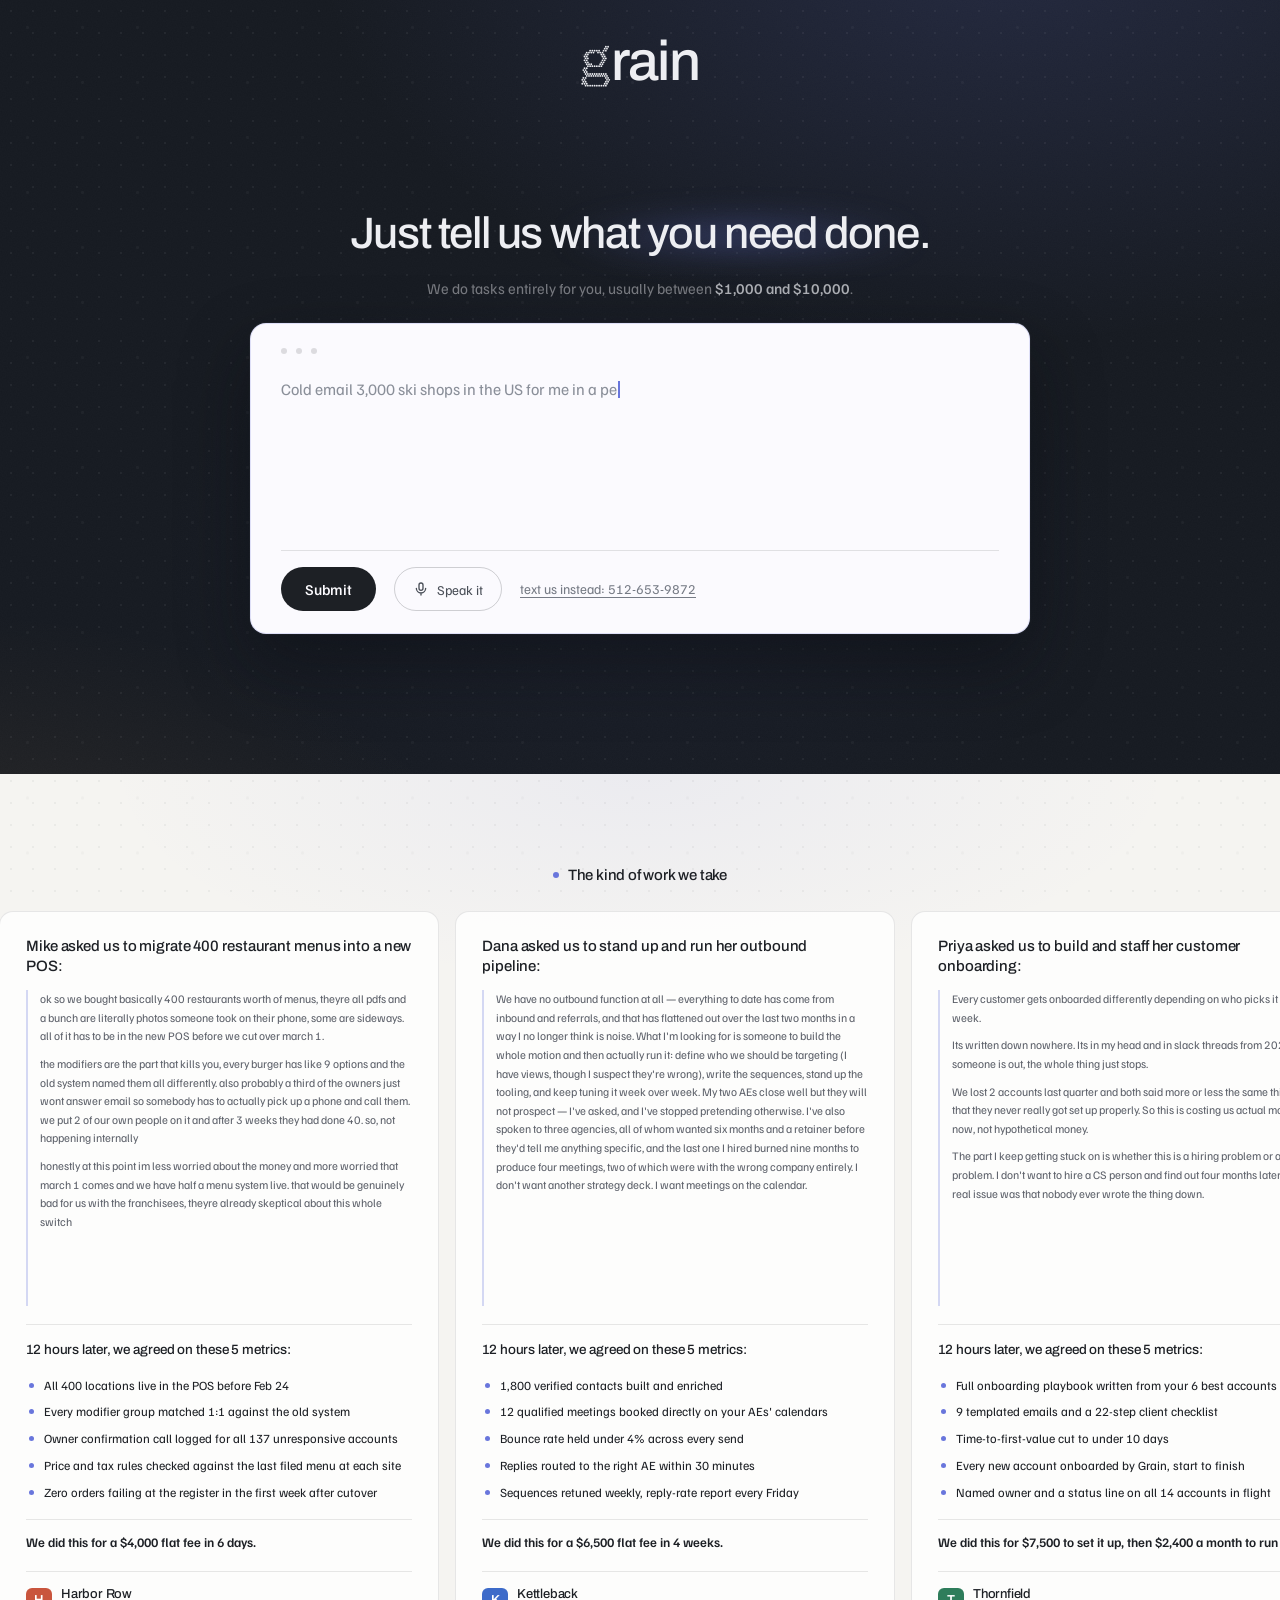
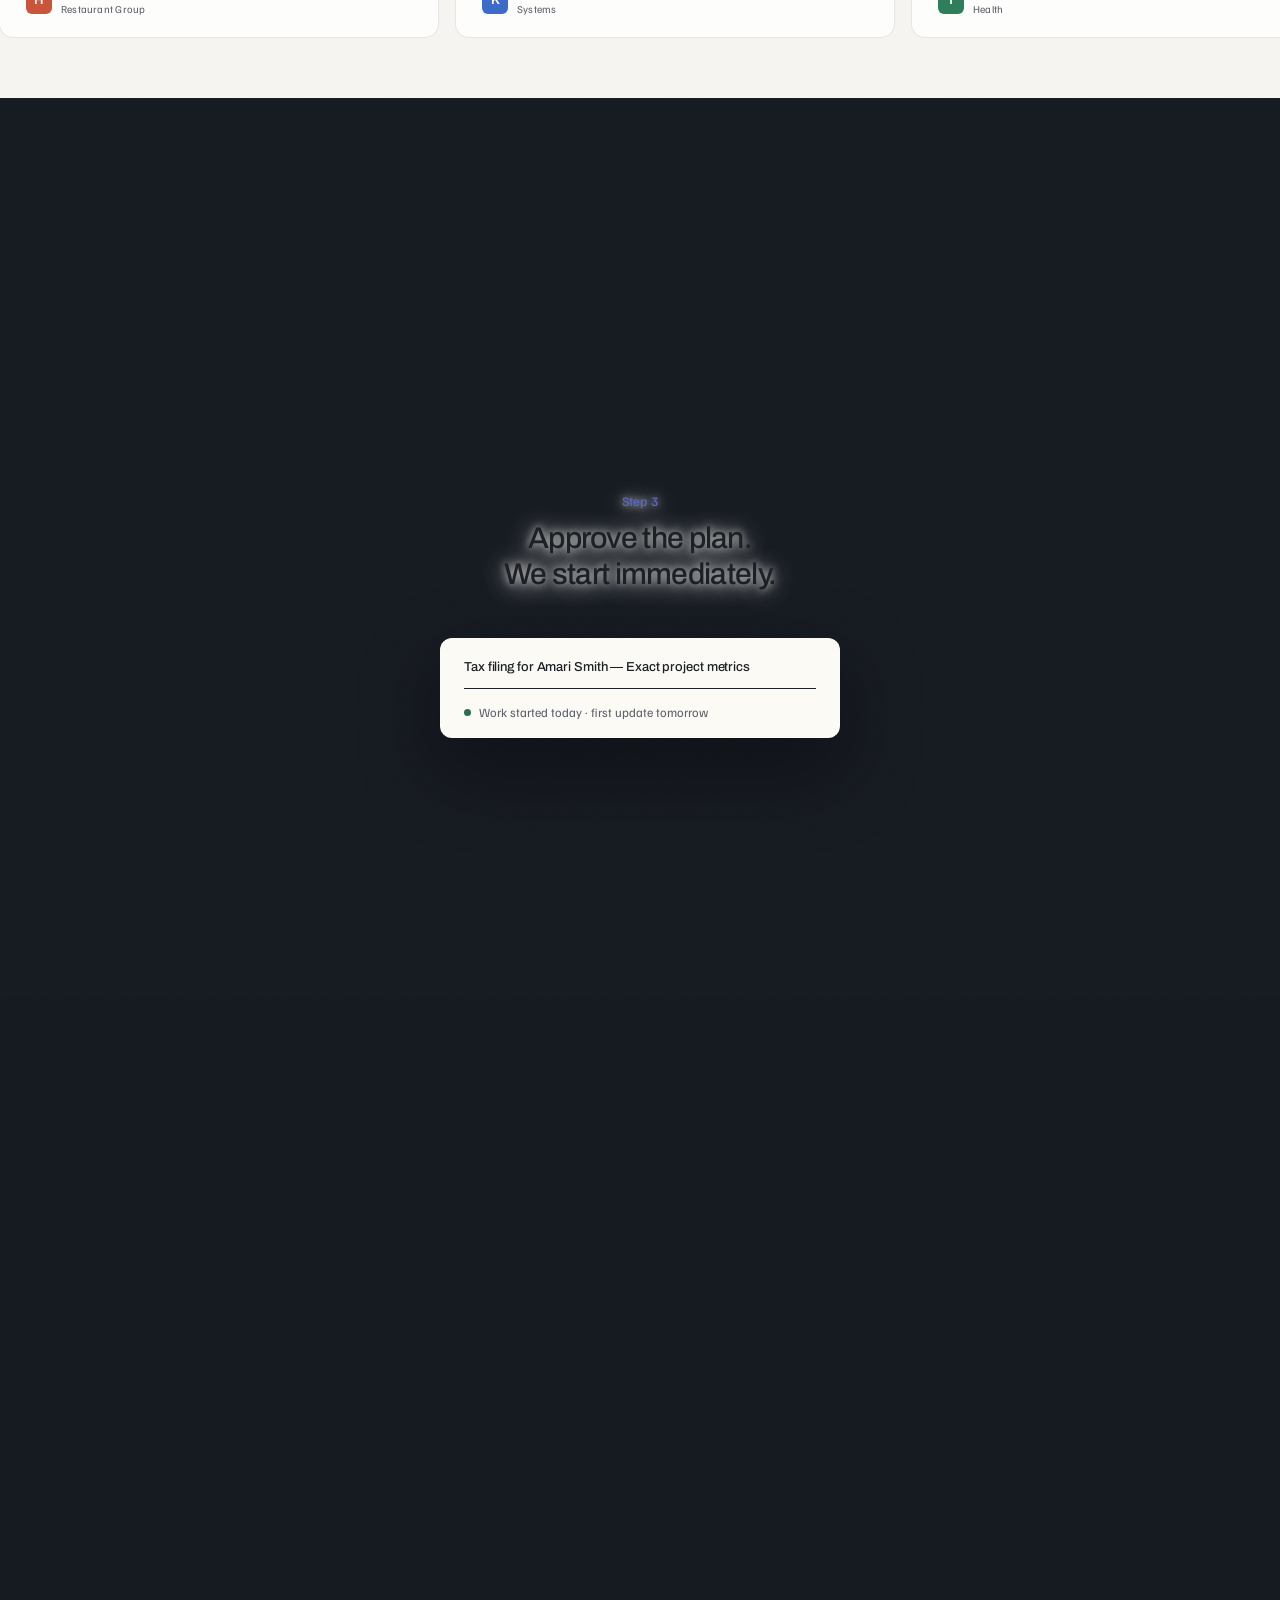
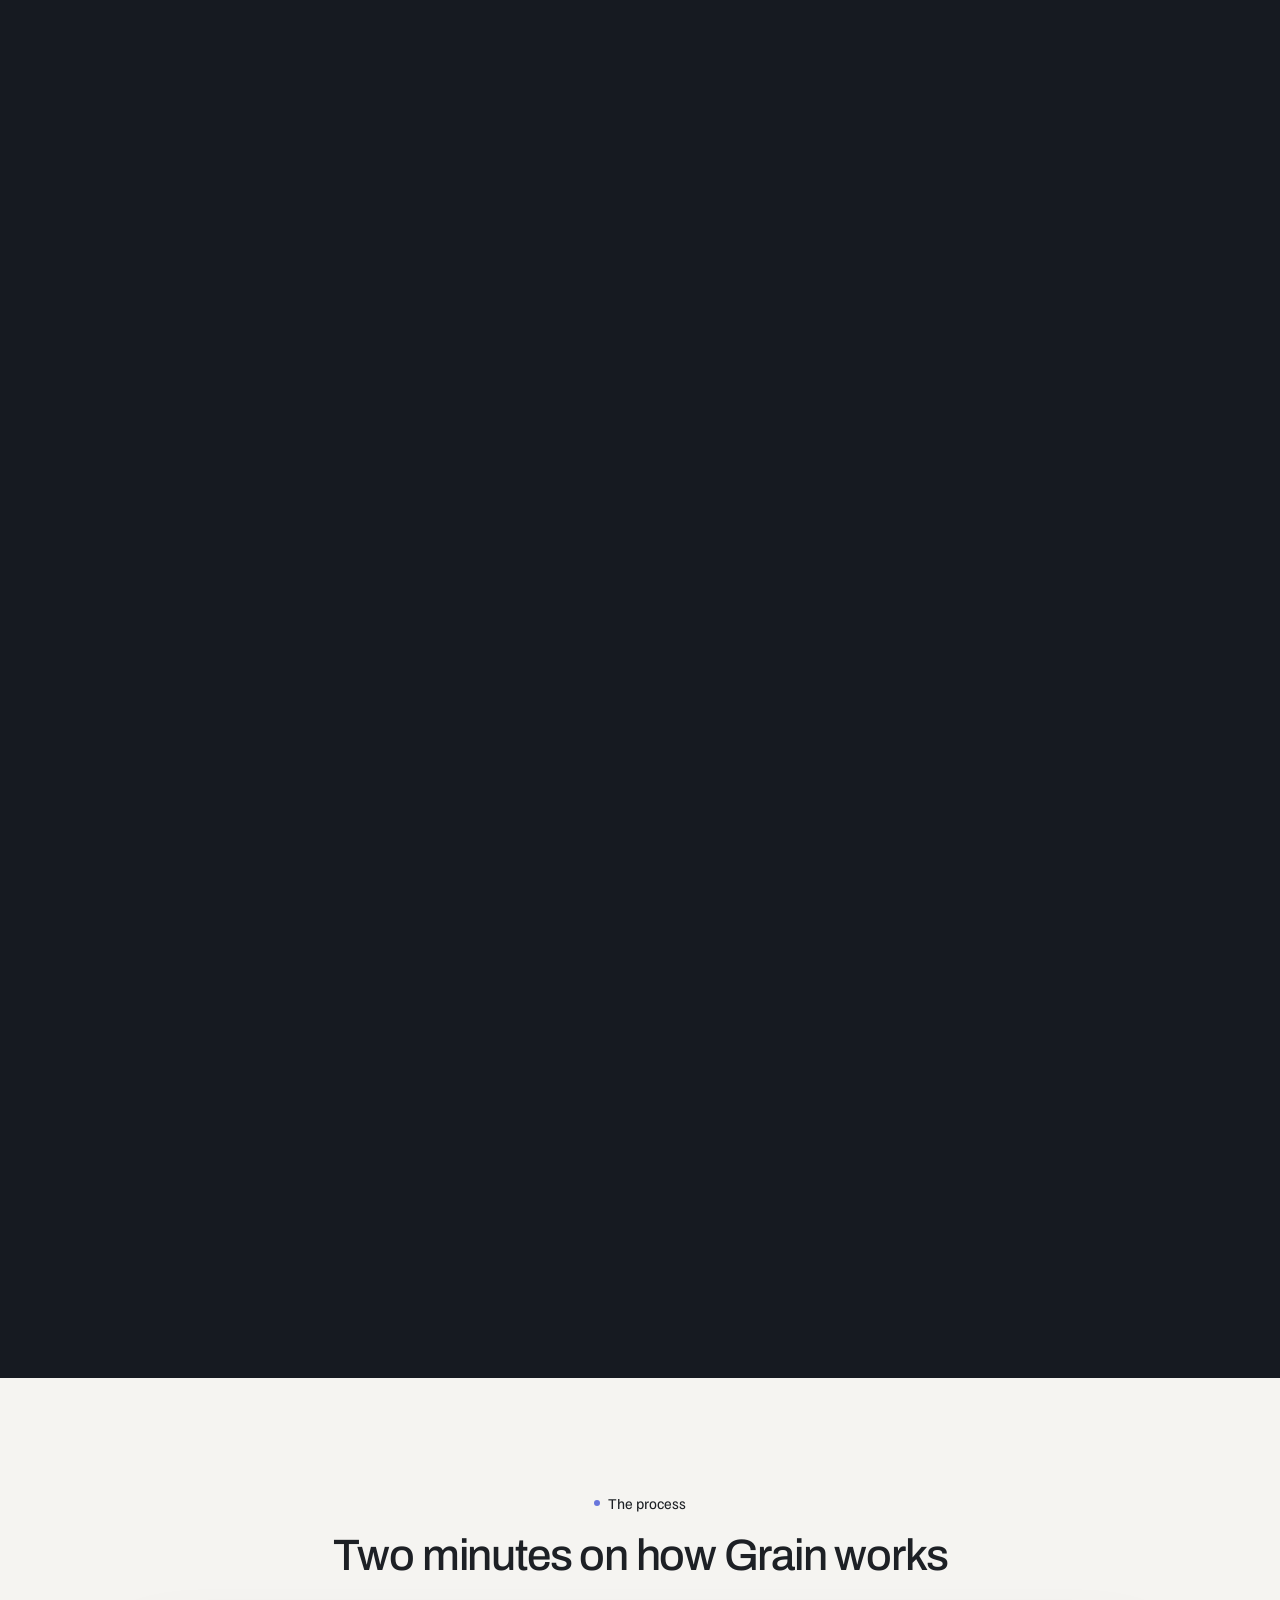
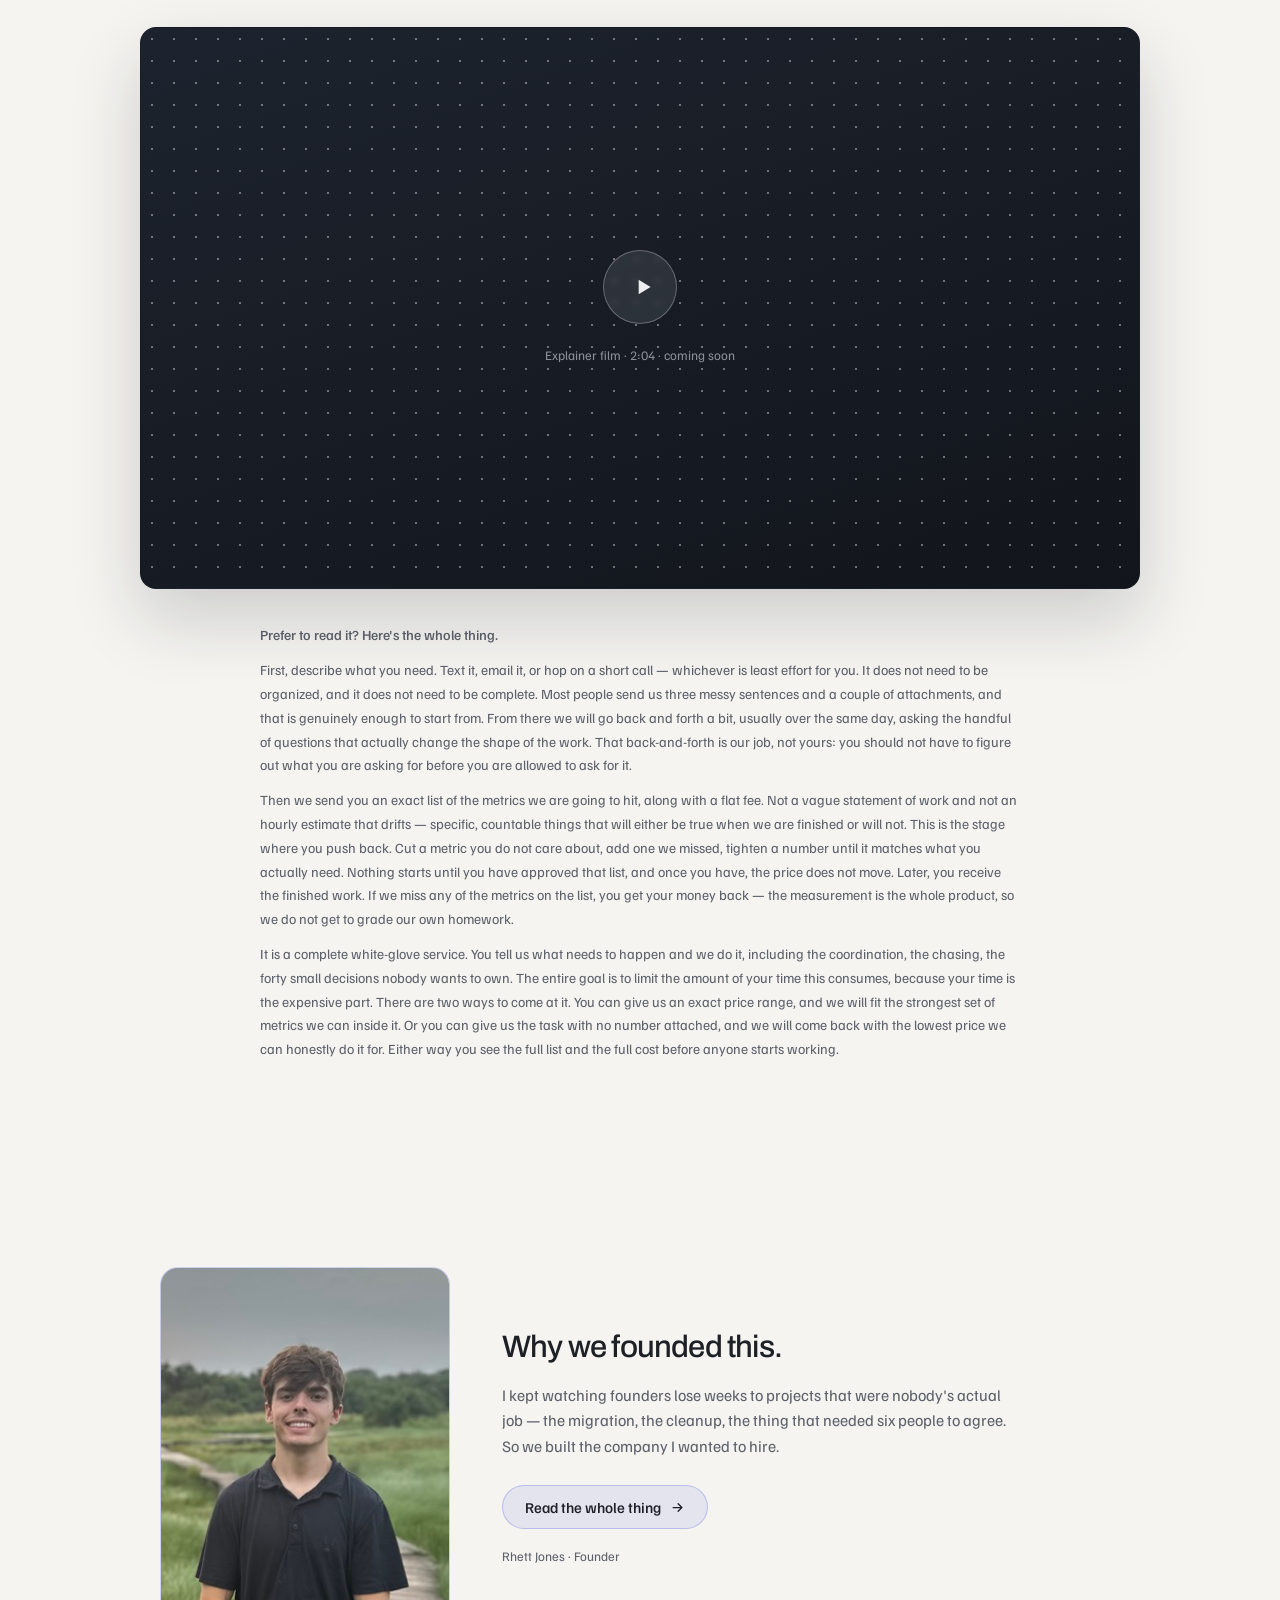
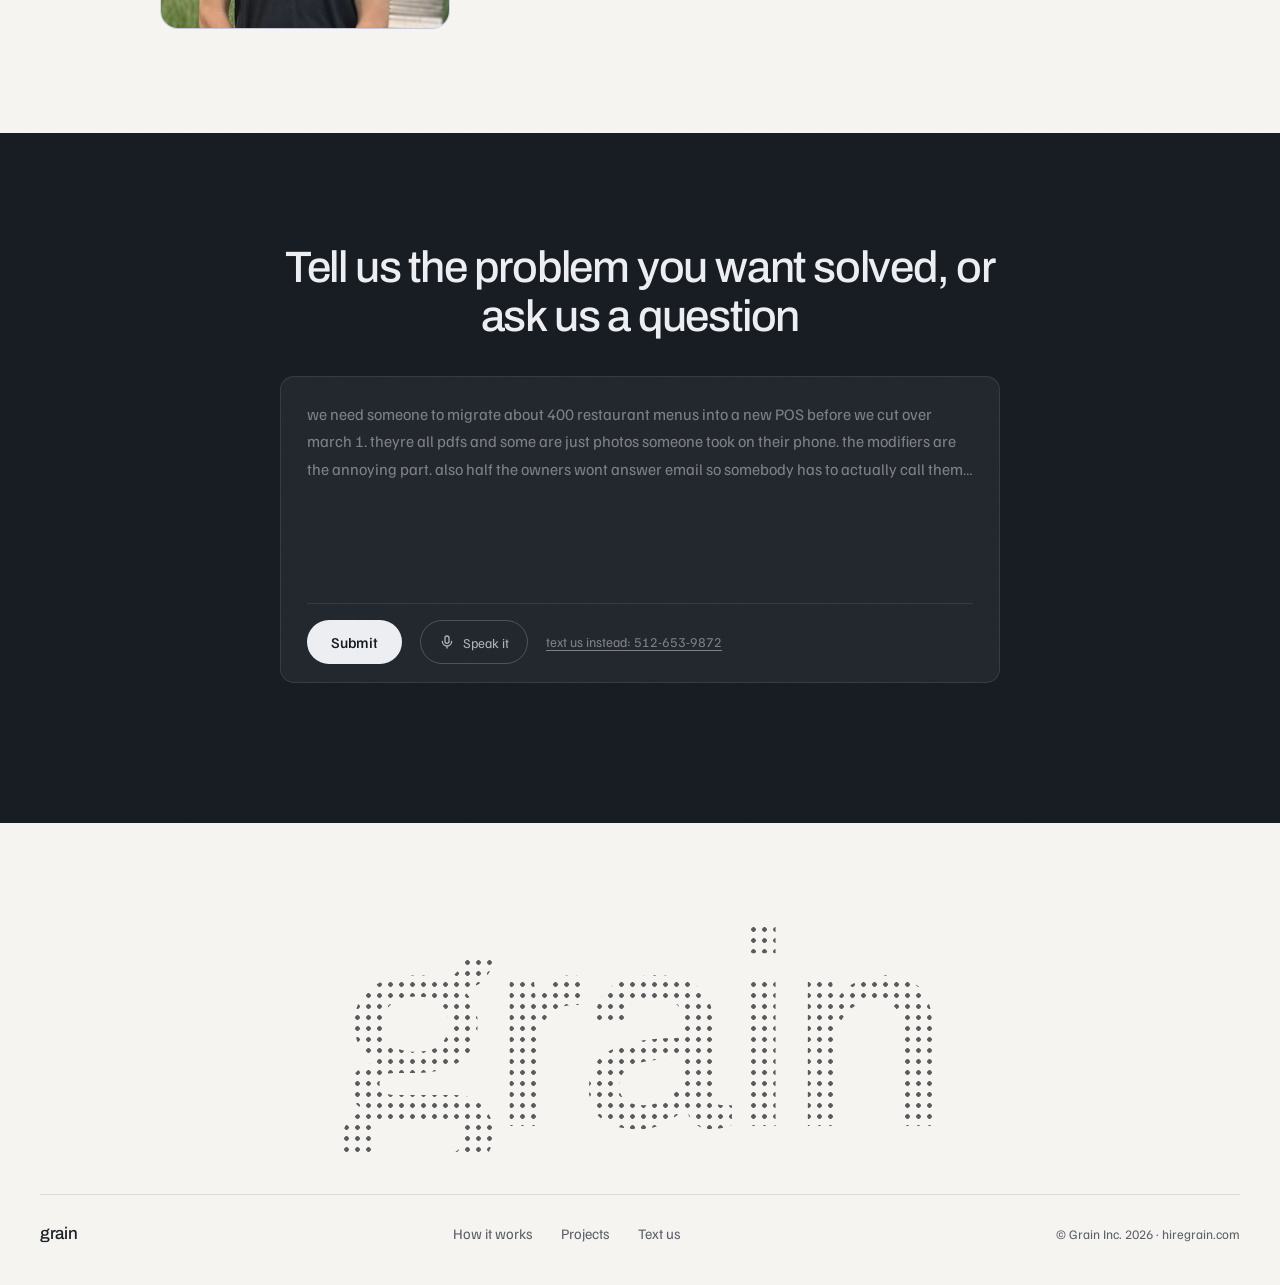
==== index.html @ a34becd3 "Rebuild intake, work examples, and explainer sections - Hero: new headline and price-range line, sol" ====
<!doctype html>
<html lang="en">
<head>
<meta charset="utf-8">
<meta name="viewport" content="width=device-width, initial-scale=1">
<title>Grain — Tell us what you need done</title>
<meta name="description" content="Grain scopes, prices, and delivers whole projects. Describe the problem in plain language — we own the result.">
<link rel="preconnect" href="https://fonts.googleapis.com">
<link href="https://fonts.googleapis.com/css2?family=Archivo:wght@400;500;600&family=Familjen+Grotesk:wght@400;500;600&family=IBM+Plex+Mono:wght@400;500&display=swap" rel="stylesheet">
<style>
  :root {
    --dark:#161A21; --dark2:#1D232E; --panel:#202734;
    --line-d:rgba(237,238,242,0.10);
    --td:#EDEEF2; --td-sub:rgba(237,238,242,0.70); --td-mut:rgba(237,238,242,0.45);
    --bone:#F5F4F1; --ink:#1D2025; --ink-sub:#5D616A; --line-l:rgba(29,32,37,0.10);
    --indigo:105,118,220; --amber:232,179,107;
    --sans:'Familjen Grotesk',sans-serif; --disp:'Archivo',sans-serif; --mono:'IBM Plex Mono',ui-monospace,monospace;
    --accent:105,118,220;
    --ease:cubic-bezier(.4,0,.2,1);
  }
  * { margin:0; padding:0; box-sizing:border-box; }
  html { scroll-behavior:smooth; }
  body { background:var(--dark); color:var(--td); font-family:var(--sans); font-size:16px; line-height:1.5; -webkit-font-smoothing:antialiased; overflow-x:hidden; }
  .wrap { max-width:1280px; margin:0 auto; padding:0 40px; position:relative; z-index:3; }
  a { color:inherit; text-decoration:none; transition:opacity .2s var(--ease); }
  a:hover { opacity:.65; }
  button { font-family:var(--sans); }

  :root { --grid:22px; }
  .noise, .fielddots, .wash { position:absolute; inset:0; pointer-events:none; }
  /* ONE viewport-fixed sky shared by every section — boundaries can never mismatch */
  .wash { z-index:1; background:
    radial-gradient(1100px 640px at 78% -6%, rgba(var(--indigo),0.16), transparent 62%),
    radial-gradient(980px 560px at -6% 105%, rgba(var(--amber),0.10), transparent 60%),
    radial-gradient(700px 440px at 50% 62%, rgba(var(--indigo),0.05), transparent 70%);
    background-attachment:fixed; }
  .fielddots { z-index:2; background-size:var(--grid) var(--grid); background-attachment:fixed;
    animation:driftA 34s linear infinite; }
  .fielddots::after { content:''; position:absolute; inset:-10%; background-size:calc(var(--grid) * 2.5) calc(var(--grid) * 2.5);
    background-attachment:fixed; opacity:.55; animation:driftB 52s linear infinite; }
  .on-dark .fielddots::after { background-image:radial-gradient(rgba(237,238,242,0.7) 1.25px, transparent 1.8px); }
  .on-light .fielddots::after { background-image:radial-gradient(rgba(29,32,37,0.55) 1.25px, transparent 1.8px); }
  @keyframes driftA { to { background-position:var(--grid) calc(var(--grid) * -1); } }
  @keyframes driftB { to { background-position:calc(var(--grid) * -2.5) calc(var(--grid) * 2.5); } }
  @media (prefers-reduced-motion: reduce) { .fielddots, .fielddots::after { animation:none; } }
  .on-dark .fielddots { background-image:radial-gradient(rgba(237,238,242,0.55) 0.8px, transparent 1.2px); opacity:.10; }
  .on-light .fielddots { background-image:radial-gradient(rgba(29,32,37,0.5) 0.8px, transparent 1.2px); opacity:.09; }
  /* brighter windows onto the SAME fixed 22px field (replaces all ad-hoc dot decorations) */
  .dotwin { position:absolute; pointer-events:none; background-size:var(--grid) var(--grid); background-attachment:fixed; }
  .dotwin.win-light { background-image:radial-gradient(rgba(237,238,242,0.8) 1.1px, transparent 1.5px); }
  .dotwin.win-ink { background-image:radial-gradient(rgba(29,32,37,0.6) 1.1px, transparent 1.5px); }
  .noise { z-index:2; opacity:.5;
    background-image:url("data:image/svg+xml,%3Csvg xmlns='http://www.w3.org/2000/svg' width='140' height='140'%3E%3Cfilter id='n'%3E%3CfeTurbulence type='fractalNoise' baseFrequency='0.8' numOctaves='2'/%3E%3CfeColorMatrix values='0 0 0 0 1 0 0 0 0 1 0 0 0 0 1 0 0 0 0.035 0'/%3E%3C/filter%3E%3Crect width='140' height='140' filter='url(%23n)'/%3E%3C/svg%3E"); }

  /* reveals */
  .rv { opacity:0; transform:translateY(16px); transition:opacity .6s var(--ease), transform .6s var(--ease); }
  .rv.in { opacity:1; transform:none; }
  .rv2 { transition-delay:.08s; } .rv3 { transition-delay:.16s; }
  @media (prefers-reduced-motion: reduce) { .rv { opacity:1; transform:none; transition:none; } }

  /* ---------- WORDMARK ---------- */
  .wm { font-family:var(--disp); font-weight:500; letter-spacing:-0.02em; line-height:1; display:inline-block; white-space:nowrap; }
  .gslot { position:relative; display:inline-block; }
  .gslot .ghost { opacity:0; }
  .gslot svg { position:absolute; left:0; top:0; width:100%; height:100%; overflow:visible; }
  .gslot circle { transform-origin:center; }
  .wm-anim .gslot circle { opacity:0; }
  .wm-anim.assembled .gslot circle { opacity:1; transition:opacity .4s var(--ease); }

  /* ---------- MATRIX SEAMS ---------- */
  .seam { height:380px; position:relative; z-index:4; overflow:hidden; }
  .seam .grad { position:absolute; inset:0; }
  .seam .mx1, .seam .mx2 { position:absolute; inset:0; background-attachment:fixed; }
  .seam.d2l .grad { background:linear-gradient(180deg, #161A21 0%, #232830 22%, #43474C 44%, #83837F 64%, #C8C6BF 84%, #F5F4F1 100%); }
  .seam.d2l .mx1 { background-image:radial-gradient(rgba(245,244,241,0.5) 1.1px, transparent 1.5px); background-size:var(--grid) var(--grid); opacity:.4;
    -webkit-mask-image:linear-gradient(180deg, transparent 8%, #000 42%, transparent 72%); mask-image:linear-gradient(180deg, transparent 8%, #000 42%, transparent 72%); }
  .seam.d2l .mx2 { background-image:radial-gradient(rgba(22,26,33,0.5) 1.3px, transparent 1.7px); background-size:var(--grid) var(--grid); opacity:.38;
    -webkit-mask-image:linear-gradient(180deg, transparent 36%, #000 66%, transparent 96%); mask-image:linear-gradient(180deg, transparent 36%, #000 66%, transparent 96%); }
  .seam.l2d .grad { background:linear-gradient(180deg, #F5F4F1 0%, #C8C6BF 16%, #83837F 36%, #43474C 56%, #232830 78%, #161A21 100%); }
  .seam.l2d .mx1 { background-image:radial-gradient(rgba(22,26,33,0.5) 1.1px, transparent 1.5px); background-size:var(--grid) var(--grid); opacity:.4;
    -webkit-mask-image:linear-gradient(180deg, transparent 8%, #000 42%, transparent 72%); mask-image:linear-gradient(180deg, transparent 8%, #000 42%, transparent 72%); }
  .seam.l2d .mx2 { background-image:radial-gradient(rgba(245,244,241,0.5) 1.3px, transparent 1.7px); background-size:var(--grid) var(--grid); opacity:.38;
    -webkit-mask-image:linear-gradient(180deg, transparent 36%, #000 66%, transparent 96%); mask-image:linear-gradient(180deg, transparent 36%, #000 66%, transparent 96%); }

  /* ---------- MORPH SCENE (pinned scroll-scrubbed: mess -> structure, dusk -> bone) ---------- */
  .morph-wrap { height:320vh; position:relative; z-index:4; }
  .morph-sticky { position:sticky; top:0; height:100vh; overflow:hidden; }
  .morph-sticky canvas { position:absolute; inset:0; width:100%; height:100%; display:block; z-index:0; }
  .morph-sticky .wash, .morph-sticky .fielddots { z-index:2; }
  .mcap { position:absolute; opacity:0; max-width:340px; will-change:opacity, transform; z-index:3;
    text-shadow:0 2px 24px rgba(22,26,33,0.9), 0 0 8px rgba(22,26,33,0.8); }
  .mcap p { font-family:var(--disp); font-weight:500; font-size:30px; line-height:1.2; letter-spacing:-0.7px; }
  .stepno { display:block; font-family:var(--sans); font-style:normal; font-weight:500; font-size:13px;
    letter-spacing:.02em; color:rgb(var(--accent)); margin-bottom:10px; }
  .m3 .stepno { color:#5C67C4; }
  .mcap .sm { font-family:var(--sans); font-size:14px; letter-spacing:0; color:var(--td-mut); margin-top:14px; display:block; }
  .mcap.m2 .sm { font-family:var(--sans); font-size:17px; letter-spacing:-0.1px; line-height:1.45; text-transform:none; color:var(--td); opacity:.92; max-width:360px; margin-left:auto; margin-top:18px; }
  .mcap.m1 { left:8%; top:38%; color:var(--td); }
  .mcap.m2 { right:8%; top:42%; color:var(--td); text-align:right; max-width:380px; }
  .mcap.m3 { left:50%; top:44%; transform:translateX(-50%); color:var(--ink); text-align:center; max-width:560px;
    text-shadow:0 2px 24px rgba(245,244,241,0.9), 0 0 8px rgba(245,244,241,0.8); }
  .mcap.m0 { left:50%; top:30%; transform:translateX(-50%); text-align:center; color:var(--td); }
  .mcap.m0 p { font-size:34px; font-family:var(--disp); letter-spacing:-0.8px; font-weight:500; color:var(--td); }
  .mpanel { position:absolute; width:min(440px, 40vw); opacity:0; z-index:3; }
  .mpanel .bframe, .mpanel .pdoc { box-shadow:0 30px 80px rgba(0,0,0,0.35); }
  .p1 { right:7%; top:26%; }
  .p2 { left:5%; top:16%; width:min(560px, 46vw); }
  .p3 { left:50%; top:60%; transform:translateX(-50%); width:min(400px, 80vw); }
  .bframe { position:relative; background:#10141B; border:1px solid var(--line-d); border-radius:12px; overflow:hidden; }
  .bbar { display:flex; align-items:center; gap:6px; height:30px; padding:0 12px; background:#1A202B; }
  .bbar i { width:8px; height:8px; border-radius:50%; background:rgba(237,238,242,0.22); }
  .bbar span { margin-left:8px; font-family:var(--mono); font-size:10px; color:var(--td-mut); letter-spacing:.06em; }
  .bbody { padding:16px 18px 18px; }
  .mini-label { font-family:var(--sans); font-size:9.5px; color:var(--td-mut); margin-bottom:10px; }
  .mini-box { min-height:96px; border:1px solid var(--line-d); border-radius:8px; padding:10px 12px; font-size:12.5px; line-height:1.6; color:var(--td-sub); }
  .bcaret { display:inline-block; width:1px; height:1em; background:var(--td); vertical-align:text-bottom; margin-left:1px; animation:blink 1.1s steps(1) infinite; }
  @keyframes blink { 50% { opacity:0; } }
  .mini-actions { display:flex; gap:12px; margin-top:12px; align-items:center; }
  .mini-btn { background:var(--td); color:var(--dark); border-radius:20px; font-size:11px; font-weight:500; padding:6px 14px; }
  .mini-mic { font-size:11px; color:var(--td-mut); border:1px solid var(--line-d); border-radius:20px; padding:6px 12px; }
  .fakecursor { position:absolute; right:16%; bottom:8%; opacity:0; transition:opacity .3s; }
  .mpanel.play .fakecursor { opacity:1; animation:curmove 3.2s var(--ease) forwards; }
  @keyframes curmove { 0% { transform:translate(0,0); } 45% { transform:translate(-96px,-92px) scale(1); } 58% { transform:translate(-96px,-92px) scale(0.82); } 70% { transform:translate(-96px,-92px) scale(1); opacity:1; } 100% { transform:translate(-96px,-92px); opacity:0; } }
  .pdoc { background:#FCFAF5; color:#1D2025; border-radius:12px; padding:20px 24px; position:relative; }
  .pdoc-head { display:flex; justify-content:space-between; gap:12px; font-family:var(--disp); font-weight:500; font-size:13px; letter-spacing:-0.1px; color:#1D2025; border-bottom:1px solid #1D2025; padding-bottom:10px; margin-bottom:12px; }
  .pdoc ul { list-style:none; margin:0; padding:0; }
  .pdoc li { font-size:13.5px; line-height:1.55; padding:5px 0 5px 20px; position:relative; opacity:0; transform:translateY(6px); transition:opacity .45s var(--ease), transform .45s var(--ease); }
  .pdoc li::before { content:''; position:absolute; left:2px; top:12px; width:6px; height:6px; border-radius:50%; background:#8F5F1E; }
  .mpanel.play .pdoc li { opacity:1; transform:none; }
  .mpanel.play .pdoc li:nth-child(1){transition-delay:.15s} .mpanel.play .pdoc li:nth-child(2){transition-delay:.45s}
  .mpanel.play .pdoc li:nth-child(3){transition-delay:.75s} .mpanel.play .pdoc li:nth-child(4){transition-delay:1.05s}
  .mpanel.play .pdoc li:nth-child(5){transition-delay:1.35s}
  .pdoc-foot { display:flex; justify-content:space-between; align-items:baseline; border-top:1px solid rgba(29,32,37,0.16); margin-top:12px; padding-top:11px; font-family:var(--mono); }
  .pdoc-foot span { font-size:9.5px; letter-spacing:.13em; color:#5D616A; }
  .pdoc-foot b { font-size:17px; color:#8F5F1E; font-weight:500; opacity:0; transition:opacity .4s var(--ease) 1.7s; }
  .mpanel.play .pdoc-foot b { opacity:1; }
  .mgrid { display:grid; grid-template-columns:repeat(2, 1fr); gap:10px; }
  .mbox { position:relative; overflow:hidden; border-radius:10px; padding:15px 16px 17px;
    background:rgba(29,32,37,0.035); border:1px solid rgba(29,32,37,0.10);
    opacity:0; transform:translateY(12px) scale(.96);
    transition:opacity .5s var(--ease), transform .5s var(--ease); }
  .mbox .mnum { display:block; font-family:var(--disp); font-weight:600; font-size:15px;
    color:rgb(var(--accent)); margin-bottom:6px; }
  .mbox .mdesc { font-size:11.5px; line-height:1.55; color:#4A4F58; }
  .mbox::after { content:''; position:absolute; left:0; bottom:0; height:2px; width:0; background:rgb(var(--accent)); opacity:.75; }
  .mpanel.play .mbox { opacity:1; transform:none; }
  .mpanel.play .mbox { animation:mlit 6.6s var(--ease) infinite; }
  .mpanel.play .mbox::after { animation:mline 6.6s var(--ease) infinite; }
  .mpanel.play .mbox:nth-child(1) { transition-delay:.10s; animation-delay:.7s; }
  .mpanel.play .mbox:nth-child(1)::after { animation-delay:.7s; }
  .mpanel.play .mbox:nth-child(2) { transition-delay:.22s; animation-delay:1.0s; }
  .mpanel.play .mbox:nth-child(2)::after { animation-delay:1.0s; }
  .mpanel.play .mbox:nth-child(3) { transition-delay:.34s; animation-delay:1.3s; }
  .mpanel.play .mbox:nth-child(3)::after { animation-delay:1.3s; }
  .mpanel.play .mbox:nth-child(4) { transition-delay:.46s; animation-delay:1.6s; }
  .mpanel.play .mbox:nth-child(4)::after { animation-delay:1.6s; }
  @keyframes mlit {
    0%, 4% { background:rgba(29,32,37,0.035); border-color:rgba(29,32,37,0.10); }
    10%, 44% { background:rgba(var(--accent),0.10); border-color:rgba(var(--accent),0.45); }
    54%, 100% { background:rgba(29,32,37,0.035); border-color:rgba(29,32,37,0.10); }
  }
  @keyframes mline {
    0%, 4% { width:0; opacity:.75; }
    12%, 44% { width:100%; opacity:.75; }
    56%, 100% { width:100%; opacity:0; }
  }
  .pdoc-fee { display:flex; justify-content:space-between; align-items:baseline; margin-top:14px; padding-top:12px;
    border-top:1px solid rgba(29,32,37,0.16); font-family:var(--mono); }
  .pdoc-fee span { font-family:var(--sans); font-size:11.5px; color:#5D616A; }
  .pdoc-fee b { font-family:var(--disp); font-size:20px; color:rgb(var(--accent)); font-weight:600; opacity:0; transition:opacity .5s var(--ease) 2.1s; }
  .mpanel.play .pdoc-fee b { opacity:1; }
  .pdoc.small { padding-bottom:16px; }
  .pdoc-status { display:flex; align-items:center; gap:8px; margin-top:14px; font-size:12.5px; color:#5D616A; }
  .pdoc-status .pulse { width:7px; height:7px; border-radius:50%; background:#2E6B4F; animation:ppulse 1.6s var(--ease) infinite; }
  @keyframes ppulse { 0%,100% { box-shadow:0 0 0 0 rgba(46,107,79,0.5); } 50% { box-shadow:0 0 0 6px rgba(46,107,79,0); } }
  @media (max-width:960px) {
    .morph-wrap { height:220vh; }
    .mpanel { display:none; }
    .mcap p { font-size:21px; }
    .mcap.m1 { left:20px; top:20%; } .mcap.m2 { right:20px; top:64%; }
  }

  /* ---------- HERO ---------- */
  .hero-sec { position:relative; overflow:hidden; background:var(--dark);
    min-height:86vh; min-height:86svh; display:flex; flex-direction:column; }
  .hero-sec > .wrap { flex:1; display:flex; flex-direction:column; width:100%; }
  .hero { flex:1; display:flex; flex-direction:column; justify-content:center;
    padding:16px 0 36px; max-width:860px; margin:0 auto; text-align:center; width:100%; }
  .brandrow { display:flex; justify-content:center; padding:34px 0 0; }
  .brand-wm { font-size:56px; color:var(--td); }
  .float-wm { position:fixed; top:22px; left:28px; z-index:60; font-size:26px; color:#fff;
    mix-blend-mode:difference; opacity:0; pointer-events:none; transition:opacity .4s var(--ease); cursor:pointer; }
  .float-wm.show { opacity:1; pointer-events:auto; }
  h1 { font-family:var(--disp); font-weight:500; font-size:44px; line-height:1.06; letter-spacing:-1.4px; margin-bottom:20px; transition:font-size .35s var(--ease); }
  h1 .glow { position:relative; white-space:nowrap; }
  h1 .glow::after { content:''; position:absolute; left:-4%; right:-4%; top:8%; bottom:0; background:radial-gradient(60% 90% at 50% 55%, rgba(var(--indigo),0.34), transparent 75%); filter:blur(14px); z-index:-1; }
  .hero-range { font-size:15px; color:var(--td-mut); margin:14px auto 0; }
  .hero-range b { font-weight:500; color:var(--td-sub); }
  .hero-sub { font-size:16.5px; line-height:1.55; color:var(--td-sub); max-width:520px; margin:0 auto 6px; }
  .pill { display:flex; align-items:center; border-radius:44px; padding:7px; height:62px; max-width:520px; margin:0 auto; background:#FBFBFA;
    box-shadow:0 18px 50px rgba(0,0,0,0.35); border:1px solid rgba(255,255,255,0.12); transition:box-shadow .2s var(--ease); }
  .pill:focus-within { box-shadow:0 18px 60px rgba(0,0,0,0.45), 0 0 0 4px rgba(var(--indigo),0.28); }
  .pill input { flex:1; border:none; outline:none; font-size:15.5px; padding:0 18px; background:transparent; color:var(--ink); font-family:var(--sans); min-width:0; }
  .pill input::placeholder { color:#8A8E96; }
  .pill button { font-size:15px; font-weight:500; border:none; border-radius:32px; height:48px; padding:0 24px; cursor:pointer; background:var(--dark); color:var(--td); transition:background .2s var(--ease); white-space:nowrap; }
  .pill button:hover { background:#242B38; }
  .hero-alt { margin-top:18px; font-size:14px; color:var(--td-mut); }
  .hero-alt a { color:var(--td-sub); text-decoration:underline; text-underline-offset:3px; }

  /* ---------- INTAKE FLOW ---------- */
  .hero.ws-open { flex:0 0 auto; justify-content:flex-start; padding:56px 0 16px; }
  .ws { margin-bottom:80px; }
  .hero.ws-open .pitch h1 { font-size:30px; letter-spacing:-0.6px; margin-bottom:0; }
  .hero.ws-open .pitch .hero-sub, .hero.ws-open .pitch .pill, .hero.ws-open .pitch .hero-alt { display:none; }
  .ws { position:relative; z-index:3; max-width:780px; margin:0 auto; text-align:left; width:100%; }
  .ws-card { background:#FBFAFE; border:1px solid rgba(var(--accent),0.20); border-radius:16px;
    padding:24px 30px 22px; position:relative; margin-top:24px; overflow:hidden;
    box-shadow:0 30px 70px rgba(9,11,16,0.45), 0 0 0 1px rgba(255,255,255,0.04); }
  /* everything inside the card reads dark-on-paper */
  .ws-card { --td:#1D2025; --td-sub:#4A4F58; --td-mut:#767B85; --line-d:rgba(29,32,37,0.12); }
  .ws-card .prog i { background:rgba(29,32,37,0.14); }
  .ws-card .prog i.on { background:#1D2025; }
  .ws-card .prog i.now { background:rgb(var(--accent)); }
  .ws-card .ws-send { background:#1D2025; color:#FBFAFE; }
  .ws-card .mic { border-color:rgba(29,32,37,0.20); color:#4A4F58; }
  .ws-card .mic:hover { border-color:rgba(29,32,37,0.45); color:#1D2025; }
  .ws-card .fld input { border-bottom-color:rgba(29,32,37,0.18); }
  .ws-card .fld label .opt { color:rgba(29,32,37,0.32); }
  .ws-card .budget-row input[type=range] { background:rgba(29,32,37,0.16); }
  .ws-card .budget-row input[type=range]::-webkit-slider-thumb { border-color:#FBFAFE; box-shadow:0 2px 8px rgba(29,32,37,0.28); }
  .ws-card .budget-row input[type=range]::-moz-range-thumb { background:rgb(var(--accent)); }
  .ws-card .budget-skip { color:#1D2025; }
  .ws-card .budget-skip .bs-box { border-color:rgba(29,32,37,0.34); }
  .ws-card .backdrop .hl, .ws-card .rcv .doc .hl { color:#1D2025; border-bottom-color:rgba(143,95,30,0.55); }
  .ws-card .rcv .doc { border-color:rgba(29,32,37,0.12); background:rgba(var(--accent),0.04); }
  .ws-card .parse-dots span { background:#767B85; }
  .ws-card .err { color:#B4453F; }
  .ws-label { font-family:var(--disp); font-weight:500; font-size:14px; letter-spacing:-0.1px; color:var(--td-sub); display:block; margin-bottom:18px; }
  .prog { display:flex; gap:9px; margin-bottom:20px; }
  .prog i { width:6px; height:6px; border-radius:50%; background:rgba(237,238,242,0.16); transition:background .35s var(--ease), transform .35s var(--ease); }
  .prog i.on { background:var(--td); }
  .prog i.now { background:rgba(var(--amber),0.9); transform:scale(1.25); }
  .wstep { display:none; }
  .wstep.on { display:block; animation:stepin .4s var(--ease); }
  @keyframes stepin { from { opacity:0; transform:translateY(10px); } to { opacity:1; transform:none; } }
  .editor-wrap { position:relative; min-height:160px; }
  .backdrop, .editor { font-family:var(--sans); font-size:16px; line-height:1.7; padding:2px 0; width:100%; }
  .backdrop { position:absolute; inset:0; color:var(--td-sub); white-space:pre-wrap; word-wrap:break-word; pointer-events:none; overflow:hidden; }
  .ghosttype { position:absolute; inset:0; font-family:var(--sans); font-size:16px; line-height:1.7;
    padding:2px 0; color:#8A8F99; pointer-events:none; white-space:pre-wrap; word-wrap:break-word;
    transition:opacity .25s var(--ease); z-index:1; }
  .ghosttype.off { opacity:0; }
  .gtcaret { display:inline-block; width:1.5px; height:1.05em; background:rgb(var(--accent));
    vertical-align:-0.18em; margin-left:1px; animation:gtblink 1.05s steps(1,end) infinite; }
  @keyframes gtblink { 0%,50% { opacity:1; } 50.01%,100% { opacity:0; } }
  @media (prefers-reduced-motion: reduce) { .gtcaret { animation:none; } }
  .mic { display:inline-flex; align-items:center; gap:8px; font-size:13.5px; color:var(--td-sub); background:none; border:1px solid rgba(237,238,242,0.22); border-radius:32px; height:44px; padding:0 18px; cursor:pointer; font-family:var(--sans); transition:border-color .2s, color .2s; }
  .mic:hover { border-color:rgba(237,238,242,0.5); color:var(--td); }
  .mic.rec { border-color:rgba(232,179,107,0.7); color:rgb(var(--amber)); }
  .mic.rec svg { animation:ppulse2 1.4s var(--ease) infinite; }
  @keyframes ppulse2 { 50% { opacity:.5; } }
  .fld-note { font-size:12.5px; color:var(--td-mut); margin:-8px 0 18px; }
  .backdrop .hl { color:var(--td); border-bottom:1px solid rgba(var(--amber),0.6); }
  .editor { position:relative; z-index:2; background:transparent; border:none; outline:none; resize:none; color:transparent; caret-color:var(--td); min-height:160px; display:block; }
  .ws-tools { display:flex; align-items:center; gap:18px; margin-top:16px; padding-top:16px; border-top:1px solid var(--line-d); flex-wrap:wrap; }
  .ws-send { font-size:15px; font-weight:500; border:none; border-radius:32px; height:44px; padding:0 24px; cursor:pointer; background:var(--td); color:var(--dark); font-family:var(--sans); transition:opacity .2s; }
  .ws-send:hover { opacity:.85; }
  .ws-esc { font-size:13.5px; color:var(--td-mut); background:none; border:none; cursor:pointer; text-decoration:underline; text-underline-offset:3px; transition:color .2s; font-family:var(--sans); }
  .ws-esc:hover { color:var(--td-sub); }
  .parse-dots { display:none; gap:6px; align-items:center; height:6px; }
  .parse-dots.on { display:flex; }
  .parse-dots span { width:4px; height:4px; border-radius:50%; background:var(--td-sub); animation:settle 1.6s var(--ease) infinite; }
  .parse-dots span:nth-child(2){ animation-delay:.1s; } .parse-dots span:nth-child(3){ animation-delay:.2s; }
  .parse-dots span:nth-child(4){ animation-delay:.3s; } .parse-dots span:nth-child(5){ animation-delay:.4s; }
  @keyframes settle { 0%{ transform:translateY(0);} 20%{ transform:translateY(-5px);} 40%{ transform:translateY(0);} 100%{ transform:translateY(0);} }

  .budget { margin-top:4px; }
  .budget-row { display:flex; align-items:center; gap:20px; margin-bottom:14px; }
  .budget-val { font-family:var(--disp); font-weight:600; font-size:24px; color:var(--td); min-width:110px; letter-spacing:-0.5px; }
  .budget-row input[type=range] { -webkit-appearance:none; appearance:none; flex:1; height:3px; border-radius:3px;
    background:rgba(237,238,242,0.22); outline:none; cursor:pointer; padding:0; border:none; }
  .budget-row input[type=range]::-webkit-slider-thumb { -webkit-appearance:none; appearance:none;
    width:20px; height:20px; border-radius:50%; background:rgb(var(--accent)); border:2px solid var(--td); cursor:pointer;
    box-shadow:0 2px 10px rgba(0,0,0,0.4); transition:transform .15s var(--ease); }
  .budget-row input[type=range]::-webkit-slider-thumb:hover { transform:scale(1.12); }
  .budget-row input[type=range]::-moz-range-thumb { width:20px; height:20px; border-radius:50%;
    background:var(--td); border:none; cursor:pointer; }
  .budget.skipped .budget-row { opacity:.28; pointer-events:none; }
  .budget-skip { display:flex; align-items:center; gap:13px; width:100%; text-align:left;
    font-family:var(--sans); font-weight:500; font-size:15px; line-height:1.4; color:var(--td);
    background:rgba(var(--accent),0.10); cursor:pointer;
    border:1px solid rgba(var(--accent),0.38); border-radius:12px; padding:17px 20px; margin-top:6px;
    transition:border-color .2s var(--ease), background .2s var(--ease), transform .12s var(--ease); }
  .budget-skip:hover { border-color:rgba(var(--accent),0.75); background:rgba(var(--accent),0.18); }
  .budget-skip:active { transform:translateY(1px); }
  .budget-skip .bs-box { width:20px; height:20px; border-radius:6px; flex:none; position:relative;
    border:1.5px solid rgba(237,238,242,0.45); transition:background .2s var(--ease), border-color .2s var(--ease); }
  .budget-skip.on { border-color:rgb(var(--accent)); background:rgba(var(--accent),0.24); }
  .budget-skip.on .bs-box { background:rgb(var(--accent)); border-color:rgb(var(--accent)); }
  .budget-skip.on .bs-box::after { content:''; position:absolute; left:6px; top:2px; width:5px; height:10px;
    border:solid #fff; border-width:0 2px 2px 0; transform:rotate(43deg); }
  .fldrow { display:grid; grid-template-columns:1fr 1fr; gap:4px 40px; }
  .fld { margin-bottom:24px; }
  .fld label { font-family:var(--sans); font-weight:500; font-size:13.5px; letter-spacing:0; color:var(--td-mut); display:block; margin-bottom:7px; }
  .fld label .opt { color:rgba(237,238,242,0.28); font-weight:400; }
  .fld input { width:100%; background:transparent; border:none; border-bottom:1px solid rgba(237,238,242,0.20); border-radius:0; color:var(--td); font-family:var(--sans); font-size:16.5px; padding:5px 0 10px; outline:none; transition:border-color .2s var(--ease); }
  .fld input:focus { border-color:rgba(var(--accent),0.85); }
  .fld.bad input { border-color:rgba(229,160,160,0.7); }
  .seg { display:flex; gap:8px; max-width:340px; }
  .seg button { flex:1; border:1px solid rgba(237,238,242,0.18); background:none; color:var(--td-sub); border-radius:9px; padding:10px 0; font-size:14px; cursor:pointer; font-family:var(--sans); transition:border-color .2s, color .2s, background .2s; }
  .seg button.on { border-color:rgba(237,238,242,0.7); color:var(--td); background:rgba(255,255,255,0.06); }
  .err { display:none; color:#E5A0A0; font-size:12.5px; margin-top:10px; }
  .err.on { display:block; }

  .rcv-big { font-family:var(--disp); font-weight:500; font-size:26px; letter-spacing:-0.4px; margin:2px 0 16px; animation:stepin .5s var(--ease); }
  .rcv .doc { border:1px solid var(--line-d); border-radius:12px; padding:20px 24px; margin-bottom:18px; font-size:15px; line-height:1.7; color:var(--td-sub); }
  .rcv .doc .hl { color:var(--td); border-bottom:1px solid rgba(var(--amber),0.6); }
  .rcv .meta { font-family:var(--sans); font-size:13px; color:var(--td-mut); margin-bottom:10px; }
  .rcv-note { font-size:14.5px; color:var(--td-sub); max-width:480px; line-height:1.6; }
  .rcv-note span { color:var(--td); }

  /* ---------- LIGHT BODY ---------- */
  .band-sec { position:relative; overflow:hidden; background:var(--bone); color:var(--ink); padding:54px 0 26px; z-index:4;
    background-image:radial-gradient(760px 300px at 50% 0%, rgba(var(--accent),0.07), transparent 70%); }
  .band-sec .noise { opacity:.35; }
  .body-sec { position:relative; overflow:hidden; background:var(--bone); color:var(--ink); }
  .body-sec .noise { opacity:.35; }
  .marq-band { padding:36px 0 8px; }
  .tile .t { padding-bottom:2px; letter-spacing:-0.1px; }
  .band-label { display:flex; align-items:center; justify-content:center; gap:9px; font-family:var(--disp);
    font-weight:500; font-size:15px; letter-spacing:-0.2px; color:var(--ink); margin-bottom:24px; text-align:center; }
  .band-label::before { content:''; width:6px; height:6px; border-radius:50%; background:rgb(var(--accent)); }
  .marquee { overflow-x:auto; overflow-y:hidden; position:relative; padding-bottom:26px;
    user-select:none; -webkit-user-select:none;
    scrollbar-width:auto; scrollbar-color:rgb(var(--accent)) rgba(29,32,37,0.10); }
  .marquee::-webkit-scrollbar { height:16px; }
  .marquee::-webkit-scrollbar-track { background:rgba(29,32,37,0.10); border-radius:16px; margin:0 6px; }
  .marquee::-webkit-scrollbar-thumb { background:rgb(var(--accent)); border-radius:16px;
    border:4px solid var(--bone); background-clip:padding-box; min-width:90px; }
  .marquee::-webkit-scrollbar-thumb:hover { background:#5C67C4; background-clip:padding-box; }
  .marq-track { display:flex; gap:16px; width:max-content; align-items:stretch; }
  @keyframes marq { to { transform:translateX(-50%); } }
  .tile { background:rgba(255,255,255,0.80); border:1px solid var(--line-l); border-radius:14px; padding:24px 26px 22px; width:440px; flex:none; display:flex; flex-direction:column; transition:border-color .2s var(--ease), transform .2s var(--ease); }
  .tile .d { font-size:11.5px; line-height:1.62; color:var(--ink-sub); margin-top:12px; flex:1;
    padding-left:12px; border-left:2px solid rgba(var(--accent),0.28); }
  .tile .d p { margin:0 0 9px; }
  .tile .d p:last-child { margin-bottom:0; }
  .mtitle { font-family:var(--disp); font-weight:500; font-size:13.5px; letter-spacing:-0.1px;
    color:var(--ink); margin-top:18px; padding-top:15px; border-top:1px solid var(--line-l); }
  .mlist { list-style:none; margin:11px 0 0; padding:0; }
  .mlist li { position:relative; font-size:12.5px; line-height:1.5; color:var(--ink); padding:4px 0 4px 18px; }
  .mlist li::before { content:''; position:absolute; left:3px; top:11px; width:5px; height:5px;
    border-radius:50%; background:rgb(var(--accent)); }
  .mclose { font-family:var(--sans); font-weight:600; font-size:13px; line-height:1.5; color:var(--ink);
    margin-top:14px; padding-top:13px; border-top:1px solid var(--line-l); }
  .tile-logo { display:flex; align-items:center; gap:9px; margin-top:18px; padding-top:14px;
    border-top:1px solid var(--line-l); }
  .tl-mark { width:26px; height:26px; border-radius:6px; display:grid; place-items:center; flex:none;
    color:#fff; font-family:var(--disp); font-weight:600; font-size:13px; }
  .tl-name { font-family:var(--disp); font-weight:500; font-size:13px; letter-spacing:-0.2px; color:var(--ink); line-height:1.25; }
  .tl-name em { display:block; font-style:normal; font-family:var(--sans); font-weight:400;
    font-size:10.5px; letter-spacing:.02em; color:var(--ink-sub); }
  .tile:hover { border-color:rgba(var(--accent),0.40); transform:translateY(-2px); }
  .tile .t { font-family:var(--disp); font-size:15px; font-weight:500; line-height:1.35; color:var(--ink); }
  .tile .m { font-family:var(--sans); font-weight:500; font-size:13px; color:var(--ink); margin-top:16px; padding-top:12px; border-top:1px solid var(--line-l); }

  .sec-head { text-align:center; padding:114px 0 0; }
  .label { display:inline-flex; align-items:center; gap:8px; font-size:15px; margin-bottom:16px; }
  .label::before { content:''; width:6px; height:6px; border-radius:50%; background:rgb(var(--indigo)); }
  h2 { font-family:var(--disp); font-weight:500; font-size:44px; line-height:1.1; letter-spacing:-1.2px; max-width:780px; margin:0 auto 16px; }
  .sec-sub { font-size:17px; line-height:1.55; color:var(--ink-sub); max-width:540px; margin:0 auto; }
  .on-dark .sec-sub, .dusk-cta .sec-sub { color:var(--td-sub); }

  .steps-belt { padding:110px 0 110px; }
  .vid { max-width:1000px; margin:48px auto 0; }
  .vid-frame { position:relative; aspect-ratio:16/9; border-radius:16px; overflow:hidden;
    background:linear-gradient(160deg, #1D232E, #12151B);
    border:1px solid rgba(29,32,37,0.14); box-shadow:0 30px 70px rgba(22,26,33,0.18); }
  .vid-frame iframe, .vid-frame video { position:absolute; inset:0; width:100%; height:100%; border:none; }
  .vid-ph { position:absolute; inset:0; display:flex; flex-direction:column; align-items:center;
    justify-content:center; gap:22px;
    background-image:radial-gradient(rgba(237,238,242,0.42) 0.8px, transparent 1.2px);
    background-size:var(--grid) var(--grid); }
  .vid-play { width:74px; height:74px; border-radius:50%; border:1px solid rgba(237,238,242,0.30);
    background:rgba(237,238,242,0.10); color:var(--td); display:grid; place-items:center; cursor:pointer;
    padding-left:5px; backdrop-filter:blur(3px);
    transition:transform .25s var(--ease), background .25s var(--ease), border-color .25s var(--ease); }
  .vid-play:hover { transform:scale(1.06); background:rgba(var(--accent),0.32); border-color:rgba(var(--accent),0.65); }
  .vid-meta { font-family:var(--sans); font-size:13px; color:rgba(237,238,242,0.55); }
  .vid-script { max-width:760px; margin:34px auto 0; }
  .founder-body .label { margin-bottom:14px; }
  .vid-script-label { font-family:var(--sans); font-weight:500; font-size:13px; color:rgb(var(--accent)); margin-bottom:12px; }
  .vid-script p { font-size:14px; line-height:1.7; color:var(--ink-sub); margin-bottom:11px; }
  .vid-script p:last-child { margin-bottom:0; }
  .steps { border-top:1px solid rgba(29,32,37,0.16); max-width:1000px; margin:52px auto 0; }
  .step { display:grid; grid-template-columns:90px 1fr 1.25fr; gap:40px; padding:30px 0; border-bottom:1px solid rgba(29,32,37,0.16); align-items:baseline; }
  .step .n { font-family:var(--mono); font-size:13px; color:var(--ink-sub); }
  .step h3 { font-family:var(--disp); font-weight:500; font-size:21px; letter-spacing:-0.3px; }
  .step p { font-size:15.5px; color:var(--ink-sub); line-height:1.55; }

  .dusk-cta { position:relative; overflow:hidden; text-align:center; padding:110px 0 140px; background:var(--dark); color:var(--td); }
  .dusk-cta > .wrap { position:relative; z-index:3; }
  .dusk-cta h2 { color:var(--td); }
  .dusk-cta .sec-sub { color:var(--td-sub); }
  .dusk-cta .pill { margin:40px auto 0; box-shadow:0 6px 24px rgba(26,26,26,0.10); border:1px solid rgba(29,32,37,0.14); }
  .dusk-cta .pill button { background:var(--ink); }
  .dusk-cta .below { margin-top:20px; font-size:14px; color:var(--ink-sub); }
  .cta-row { display:flex; flex-direction:column; align-items:center; gap:16px; margin-top:36px; }
  .cta-box { max-width:720px; margin:36px auto 0; text-align:left; border:1px solid var(--line-l);
    border-radius:14px; padding:22px 26px 18px; background:rgba(255,255,255,0.70); }
  .cta-box textarea { font-family:var(--sans); font-size:16px; line-height:1.7; width:100%; min-height:190px;
    background:transparent; border:none; outline:none; resize:none; color:var(--ink); display:block; padding:2px 0; }
  .cta-box textarea::placeholder { color:var(--ink-sub); opacity:.75; }
  .cta-box-tools { display:flex; align-items:center; gap:18px; flex-wrap:wrap;
    border-top:1px solid var(--line-l); margin-top:14px; padding-top:16px; }
  .close-card .cta-box { background:rgba(255,255,255,0.05); border-color:var(--line-d); }
  .close-card .cta-box textarea { color:var(--td); caret-color:var(--td); }
  .close-card .cta-box textarea::placeholder { color:var(--td-mut); }
  .close-card .cta-box-tools { border-top-color:var(--line-d); }
  .dusk-cta .cta-box { background:rgba(255,255,255,0.05); border-color:var(--line-d); }
  .dusk-cta .cta-box textarea { color:var(--td); caret-color:var(--td); }
  .dusk-cta .cta-box textarea::placeholder { color:var(--td-mut); opacity:1; }
  .dusk-cta .cta-box-tools { border-top-color:var(--line-d); }
  .dusk-cta .cta-box .mic { color:var(--td-sub); border-color:rgba(237,238,242,0.22); }
  .dusk-cta .cta-box .mic:hover { border-color:rgba(237,238,242,0.5); color:var(--td); }
  .dusk-cta .cta-box .ws-esc { color:var(--td-mut); }
  .dusk-cta .cta-box .ws-esc:hover { color:var(--td-sub); opacity:1; }
  .ws-send.big { height:52px; padding:0 34px; font-size:16px; }
  .dusk-cta .ws-send.big { background:var(--td); color:var(--dark); }
  .bigbox-alt { font-size:13.5px; color:var(--ink-sub); }
  .ws-card.flash { animation:cardflash 1.1s var(--ease); }
  @keyframes cardflash { 0% { box-shadow:0 0 0 0 rgba(var(--indigo),0); } 30% { box-shadow:0 0 0 5px rgba(var(--indigo),0.35); } 100% { box-shadow:0 0 0 0 rgba(var(--indigo),0); } }
  .dusk-cta .bigbox-alt { color:var(--td-mut); }
  .dusk-cta .bigbox-alt a { color:var(--td-sub); }
  .bigbox-alt a { color:var(--ink); text-decoration:underline; text-underline-offset:3px; }

  /* ---------- DARK BAND ---------- */
  .dark-band { position:relative; background:var(--bone); padding:0 0 120px; }
  .dark-panel { position:relative; overflow:hidden; background:var(--dark); color:var(--td); border-radius:28px; padding:96px 64px 60px; }
  .dark-panel .label { color:var(--td); }
  .dark-panel h2 { color:var(--td); }
  .dark-panel .sec-sub { color:var(--td-sub); }
  .dcards { display:grid; grid-template-columns:1.2fr 1fr; gap:16px; margin-top:60px; text-align:left; }
  .dcards2 { display:grid; grid-template-columns:1fr 1.2fr; gap:16px; margin-top:16px; text-align:left; }
  .dcard { background:rgba(255,255,255,0.035); border:1px solid var(--line-d); border-radius:16px; padding:40px 38px 42px; transition:border-color .25s var(--ease); position:relative; overflow:hidden; }
  .dcard:hover { border-color:rgba(237,238,242,0.22); }
  .dcard h3 { font-family:var(--disp); font-weight:500; font-size:24px; letter-spacing:-0.4px; margin-bottom:12px; }
  .dcard p { font-size:15.5px; line-height:1.55; color:var(--td-sub); max-width:440px; }
  .dcard .mono-list { margin-top:26px; font-family:var(--mono); font-size:12.5px; line-height:2.15; color:var(--td-sub); }
  .dcard .mono-list b { color:#B9C4F2; font-weight:500; }
  .dcard .cdots { position:absolute; right:-30px; bottom:-30px; width:200px; height:140px; opacity:.3;
    background-image:radial-gradient(rgba(237,238,242,0.7) 1.1px, transparent 1.5px); background-size:var(--grid) var(--grid); background-attachment:fixed;
    -webkit-mask-image:linear-gradient(225deg,#000 30%,transparent 85%); mask-image:linear-gradient(225deg,#000 30%,transparent 85%); }

  .rot-band { position:relative; z-index:3; padding:80px 0 20px; }
  .rot-tabs { display:flex; gap:10px; max-width:900px; margin:0 auto 50px; }
  .rot-tab { flex:1; cursor:pointer; padding-top:14px; border-top:2px solid rgba(237,238,242,0.14); position:relative;
    font-family:var(--mono); font-size:11px; letter-spacing:.1em; color:var(--td-mut); text-align:left; background:none; border-left:none; border-right:none; border-bottom:none; transition:color .3s; }
  .rot-tab .bar { position:absolute; top:-2px; left:0; height:2px; width:0; background:#B9C4F2; }
  .rot-tab.active { color:var(--td-sub); }
  .rot-stage { text-align:center; max-width:860px; margin:0 auto; position:relative; min-height:150px; }
  .rot-item { position:absolute; inset:0; opacity:0; transition:opacity .28s var(--ease); }
  .rot-item.active { opacity:1; }
  .rot-item .q { font-family:var(--disp); font-weight:500; font-size:32px; line-height:1.22; letter-spacing:-0.8px; color:var(--td); }
  .rot-item .att { margin-top:20px; font-family:var(--mono); font-size:12px; letter-spacing:.1em; color:var(--td-mut); }

  /* ---------- CLOSE ---------- */
  .founder-sec { position:relative; overflow:hidden; background:var(--bone); color:var(--ink); padding:96px 0 104px; }
  .founder { display:grid; grid-template-columns:290px 1fr; gap:52px; align-items:center;
    max-width:960px; margin:0 auto; }
  .founder-photo { position:relative; aspect-ratio:4/5; border-radius:18px; overflow:hidden;
    background:linear-gradient(160deg, rgba(var(--accent),0.20), rgba(var(--accent),0.05));
    border:1px solid rgba(var(--accent),0.22); }
  .founder-photo img { position:absolute; display:block; max-width:none;
    width:294.6%; height:314.3%; left:-132.9%; top:-85.4%; }
  .founder-photo.noimg img { display:none; }
  .founder-fallback { display:none; position:absolute; inset:0; place-items:center;
    font-family:var(--disp); font-weight:600; font-size:52px; color:rgba(var(--accent),0.55); }
  .founder-photo.noimg .founder-fallback { display:grid; }
  .founder-body h2 { font-family:var(--disp); font-weight:500; font-size:31px; line-height:1.2;
    letter-spacing:-0.8px; margin-bottom:16px; }
  .founder-body p { font-size:16px; line-height:1.6; color:var(--ink-sub); max-width:520px; }
  .founder-cta { display:inline-flex; align-items:center; gap:9px; margin-top:26px;
    font-family:var(--sans); font-weight:500; font-size:15px; color:var(--ink);
    background:rgba(var(--accent),0.12); border:1px solid rgba(var(--accent),0.35);
    border-radius:30px; padding:12px 22px;
    transition:background .2s var(--ease), border-color .2s var(--ease), gap .2s var(--ease); }
  .founder-cta:hover { opacity:1; background:rgba(var(--accent),0.22); border-color:rgba(var(--accent),0.7); gap:13px; }
  .founder-sig { display:block; margin-top:18px; font-family:var(--sans); font-size:13px; color:var(--ink-sub); }
  .founder-article { margin-top:26px; padding-top:22px; border-top:1px solid rgba(var(--accent),0.28); max-width:560px; }
  .founder-article p { font-size:14.5px; line-height:1.7; color:var(--ink-sub); margin-bottom:13px; }
  .founder-article p:first-child { font-style:italic; color:rgba(93,97,106,0.7); }
  .founder-article p:last-child { margin-bottom:0; }
  .close-belt { position:relative; background:var(--bone); padding:0 0 0; overflow:hidden; }
  .close-card { position:relative; overflow:hidden; background:var(--dark); border-radius:28px; text-align:center; padding:88px 64px; color:var(--td); }
  .close-card h2 { color:var(--td); margin-bottom:14px; }
  .close-card .sec-sub { color:var(--td-sub); margin-bottom:36px; }
  .close-card .pill { margin:0 auto; }
  .close-alt { margin-top:18px; font-size:14px; color:var(--td-mut); position:relative; z-index:3; }
  .close-alt a { color:var(--td-sub); text-decoration:underline; text-underline-offset:3px; }

  .foot-giant { text-align:center; padding:90px 0 10px; overflow:hidden; }
  .foot-giant .gword { font-family:var(--disp); font-weight:500; letter-spacing:-0.02em; font-size:clamp(120px, 22vw, 280px); line-height:.86;
    background-image:radial-gradient(rgba(29,32,37,0.72) 2px, transparent 2.6px); background-size:11px 11px;
    -webkit-background-clip:text; background-clip:text; color:transparent; }
  footer { background:var(--bone); color:var(--ink); padding:30px 0 40px; position:relative; z-index:3; }
  .foot-row { display:flex; justify-content:space-between; align-items:baseline; border-top:1px solid rgba(29,32,37,0.12); padding-top:28px; }
  .foot-links { display:flex; gap:28px; font-size:14.5px; color:var(--ink-sub); }
  .legal { font-size:13px; color:var(--ink-sub); }

  /* ---------- RESPONSIVE ---------- */
  @media (max-width: 960px) {
    .wrap { padding:0 20px; }
    .hero { padding:24px 0 72px; }
    .brandrow { padding:30px 0 0; }
    .brand-wm { font-size:46px; }
    .float-wm { top:16px; left:18px; font-size:22px; }
    h1 { font-size:38px; letter-spacing:-1px; }
    .fldrow { grid-template-columns:1fr; }
    h2 { font-size:31px; letter-spacing:-0.7px; }
    .step { grid-template-columns:44px 1fr; gap:14px; }
    .step p { grid-column:2; }
    .dcards, .dcards2 { grid-template-columns:1fr; }
    .rot-tabs { flex-wrap:wrap; }
    .rot-tab { min-width:40%; }
    .rot-item .q { font-size:22px; }
    .founder { grid-template-columns:1fr; gap:30px; text-align:left; }
    .founder-photo { width:190px; }
    .founder-body h2 { font-size:25px; }
    .vid-script { margin-top:26px; }
    .close-card { padding:56px 24px; }
    .dark-panel { padding:56px 22px 40px; border-radius:20px; }
    .foot-row { flex-direction:column; gap:16px; }
    .fielddots, .wash, .seam .mx1, .seam .mx2 { background-attachment:scroll; }
  }
</style>
</head>
<body>


<span class="wm float-wm wm-anim" id="floatWm" title="Back to top"><span class="gslot"><span class="ghost">g</span></span>rain</span>

<section class="hero-sec on-dark">
  <div class="wash"></div><div class="fielddots"></div><div class="noise"></div>
  <div class="wrap">
    <div class="brandrow"><span class="wm brand-wm wm-anim" id="navWm"><span class="gslot"><span class="ghost">g</span></span>rain</span></div>
    <div class="hero" id="hero">
      <div class="pitch">
        <h1 id="heroH1">Just tell us <span class="glow">what you need done.</span></h1>
        <p class="hero-range">We do tasks entirely for you, usually between <b>$1,000 and $10,000</b>.</p>
      </div>

    <!-- intake flow -->
    <div class="ws open" id="ws">
      <div class="ws-card">
        <div class="prog" aria-hidden="true"><i id="pg1"></i><i id="pg2"></i><i id="pg3"></i></div>

        <div class="wstep on" id="step1">
          <div class="editor-wrap">
            <div class="backdrop" id="backdrop"></div>
            <div class="ghosttype" id="ghostType" aria-hidden="true"><span id="gtText"></span><span class="gtcaret"></span></div>
            <textarea class="editor" id="editor" spellcheck="false" aria-label="Describe what you need done"></textarea>
          </div>
          <div class="ws-tools">
            <button class="ws-send" id="toStep2">Submit</button>
            <button class="mic" id="micBtn" type="button" title="Speak instead of typing" aria-label="Speak instead of typing">
              <svg viewBox="0 0 24 24" width="16" height="16" fill="none" stroke="currentColor" stroke-width="2" stroke-linecap="round"><rect x="9" y="3" width="6" height="11" rx="3"/><path d="M5 11a7 7 0 0 0 14 0M12 18v3"/></svg>
              <span>Speak it</span>
            </button>
            <div class="parse-dots" id="parseDots"><span></span><span></span><span></span><span></span><span></span></div>
            <a class="ws-esc" id="smsLink" href="sms:+15126539872">text us instead: 512-653-9872</a>
          </div>
          <div class="err" id="err1">Tell us a little more first.</div>
        </div>

        <div class="wstep" id="step2">
          <span class="ws-label">How we get back to you</span>
          <div class="fldrow">
            <div class="fld"><label for="fName">Name</label><input id="fName" autocomplete="name"></div>
            <div class="fld"><label for="fCo">Company <span class="opt">optional</span></label><input id="fCo" autocomplete="organization"></div>
            <div class="fld"><label for="fPhone">Textable phone <span class="opt">recommended</span></label><input id="fPhone" type="tel" autocomplete="tel" inputmode="tel"></div>
            <div class="fld"><label for="fEmail">Email <span class="opt">if you prefer</span></label><input id="fEmail" type="email" autocomplete="email" inputmode="email"></div>
          </div>
          <div class="fld budget" id="budgetFld">
            <label for="fBudget">Target budget</label>
            <div class="budget-row">
              <span class="budget-val" id="budgetVal">$6,000</span>
              <input type="range" id="fBudget" min="200" max="50000" step="100" value="6000"
                     aria-label="Target budget">
            </div>
            <button type="button" class="budget-skip" id="budgetSkip">
              <span class="bs-box" aria-hidden="true"></span>
              <span class="bs-text">I don't know the price — I want you to get back to me with my options first</span>
            </button>
          </div>
          <div class="ws-tools">
            <button class="ws-send" id="submitBtn">Send to Grain</button>
            <button class="ws-esc" id="backBtn">back</button>
          </div>
          <div class="err" id="err2"></div>
        </div>

        <div class="wstep rcv" id="step3">
          <div class="rcv-big">Received.</div>
          <div class="doc">
            <div id="rcvText"></div>
          </div>
          <p class="rcv-note" id="rcvNote"></p>
          <div class="ws-tools"><button class="ws-esc" id="doneClose">close</button></div>
        </div>
      </div>
    </div>
    </div>

  </div>
</section>

<section class="band-sec on-light">
  <div class="fielddots"></div><div class="noise"></div>
  <div class="wrap" style="max-width:100%; padding:0; position:relative; z-index:3;">
    <div class="marq-band" id="projects">
      <div class="band-label rv">The kind of work we take</div>
      <div class="marquee rv rv2">
        <div class="marq-track" id="marqTrack">
          <div class="tile">
            <div class="t">Mike asked us to migrate 400 restaurant menus into a new POS:</div>
            <div class="d"><p>ok so we bought basically 400 restaurants worth of menus, theyre all pdfs and a bunch are literally photos someone took on their phone, some are sideways. all of it has to be in the new POS before we cut over march 1.</p><p>the modifiers are the part that kills you, every burger has like 9 options and the old system named them all differently. also probably a third of the owners just wont answer email so somebody has to actually pick up a phone and call them. we put 2 of our own people on it and after 3 weeks they had done 40. so, not happening internally</p><p>honestly at this point im less worried about the money and more worried that march 1 comes and we have half a menu system live. that would be genuinely bad for us with the franchisees, theyre already skeptical about this whole switch</p></div>
            <div class="mtitle">12 hours later, we agreed on these 5 metrics:</div>
            <ul class="mlist"><li>All 400 locations live in the POS before Feb 24</li><li>Every modifier group matched 1:1 against the old system</li><li>Owner confirmation call logged for all 137 unresponsive accounts</li><li>Price and tax rules checked against the last filed menu at each site</li><li>Zero orders failing at the register in the first week after cutover</li></ul>
            <p class="mclose">We did this for a $4,000 flat fee in 6 days.</p>
            <div class="tile-logo"><span class="tl-mark" style="background:#C9553D;">H</span><span class="tl-name">Harbor Row<em>Restaurant Group</em></span></div>
          </div>
          <div class="tile">
            <div class="t">Dana asked us to stand up and run her outbound pipeline:</div>
            <div class="d"><p>We have no outbound function at all — everything to date has come from inbound and referrals, and that has flattened out over the last two months in a way I no longer think is noise. What I'm looking for is someone to build the whole motion and then actually run it: define who we should be targeting (I have views, though I suspect they're wrong), write the sequences, stand up the tooling, and keep tuning it week over week. My two AEs close well but they will not prospect — I've asked, and I've stopped pretending otherwise. I've also spoken to three agencies, all of whom wanted six months and a retainer before they'd tell me anything specific, and the last one I hired burned nine months to produce four meetings, two of which were with the wrong company entirely. I don't want another strategy deck. I want meetings on the calendar.</p></div>
            <div class="mtitle">12 hours later, we agreed on these 5 metrics:</div>
            <ul class="mlist"><li>1,800 verified contacts built and enriched</li><li>12 qualified meetings booked directly on your AEs' calendars</li><li>Bounce rate held under 4% across every send</li><li>Replies routed to the right AE within 30 minutes</li><li>Sequences retuned weekly, reply-rate report every Friday</li></ul>
            <p class="mclose">We did this for a $6,500 flat fee in 4 weeks.</p>
            <div class="tile-logo"><span class="tl-mark" style="background:#3D6BC9;">K</span><span class="tl-name">Kettleback<em>Systems</em></span></div>
          </div>
          <div class="tile">
            <div class="t">Priya asked us to build and staff her customer onboarding:</div>
            <div class="d"><p>Every customer gets onboarded differently depending on who picks it up that week.</p><p>Its written down nowhere. Its in my head and in slack threads from 2024. When someone is out, the whole thing just stops.</p><p>We lost 2 accounts last quarter and both said more or less the same thing — that they never really got set up properly. So this is costing us actual money now, not hypothetical money.</p><p>The part I keep getting stuck on is whether this is a hiring problem or a process problem. I don't want to hire a CS person and find out four months later that the real issue was that nobody ever wrote the thing down.</p></div>
            <div class="mtitle">12 hours later, we agreed on these 5 metrics:</div>
            <ul class="mlist"><li>Full onboarding playbook written from your 6 best accounts</li><li>9 templated emails and a 22-step client checklist</li><li>Time-to-first-value cut to under 10 days</li><li>Every new account onboarded by Grain, start to finish</li><li>Named owner and a status line on all 14 accounts in flight</li></ul>
            <p class="mclose">We did this for $7,500 to set it up, then $2,400 a month to run it.</p>
            <div class="tile-logo"><span class="tl-mark" style="background:#2E7D5B;">T</span><span class="tl-name">Thornfield<em>Health</em></span></div>
          </div>
          <div class="tile">
            <div class="t">Sofia asked us to kit out her studio in Austin and staff the build:</div>
            <div class="d"><p>We took a lease on a 1,400 sq ft space in east Austin and I have about six weeks before the first shoots are booked. It needs a full lighting grid, a cyc wall, sound treatment, and two camera bodies with glass — and I do not have the budget to buy any of that new.</p><p>the used market here is fine but its a nightmare to actually work. facebook marketplace, a couple of local rental houses liquidating, some guy in san marcos with three arri kits. every one of them needs somebody to physically go look at the gear, test it, and haggle. i have driven out twice already and both were a waste of an afternoon.</p><p>So what I actually need is a person on the ground here. Someone who can source the equipment, go and inspect it, negotiate, and then be in the room to rig the lighting and set the whole thing up so it works on day one. Not a consultant who emails me a spreadsheet of options.</p></div>
            <div class="mtitle">12 hours later, we agreed on these 5 metrics:</div>
            <ul class="mlist"><li>Full lighting grid, cyc wall and sound treatment installed and signed off</li><li>All 11 equipment items sourced used and inspected in person before purchase</li><li>Total gear spend held under $18,400 against a $26,000 new-buy quote</li><li>Two on-site rig days with our tech, plus a walkthrough with your DP</li><li>Every purchase receipted with condition notes and seller contact</li></ul>
            <p class="mclose">We did this for a $5,900 flat fee in 5 weeks.</p>
            <div class="tile-logo"><span class="tl-mark" style="background:#B4553D;">C</span><span class="tl-name">Cattleyard<em>Studio, Austin</em></span></div>
          </div>
          <div class="tile">
            <div class="t">Ben asked us to clean and reconcile two years of CRM data:</div>
            <div class="d"><p>our hubspot is a disaster, 2 years and 4 different people all entering things however they felt like that particular day, so theres duplicates everywhere and one company is in there spelled three separate ways and the deal stages stopped meaning anything around this time last year. the real problem isnt the mess though its that i cant trust a single number that comes out of it, which means i cant tell the board anything i can actually defend, and it also needs to get reconciled against what we invoiced because those two numbers do not match and i have a bad feeling weve been under reporting somewhere. we have a raise starting in maybe ten weeks and im not walking into that with a pipeline figure i cant back up line by line, i need to be able to click into any deal in there and have it hold</p></div>
            <div class="mtitle">12 hours later, we agreed on these 5 metrics:</div>
            <ul class="mlist"><li>11,400 records deduped, 2,900 merges reviewed by hand</li><li>Every deal reconciled against invoiced revenue</li><li>$71k in previously unreported closed-won recovered</li><li>6 deal stages rewritten with a written definition each</li><li>A one-page audit trail for every merge we made</li></ul>
            <p class="mclose">We did this for a $3,800 flat fee in 9 days.</p>
            <div class="tile-logo"><span class="tl-mark" style="background:#6976DC;">V</span><span class="tl-name">Vantage Nine<em>Analytics</em></span></div>
          </div>
          <div class="tile">
            <div class="t">Ana asked us to research and shortlist 80 acquisition targets:</div>
            <div class="d"><p>We're looking to buy two or three small companies this year. HVAC, mostly owner-operated, roughly $1–5M in revenue, southeast US.</p><p>What I need is a real list — not an Apollo export, I've tried that and it's useless. I mean each company screened one at a time against our criteria: does this fit, who owns it, are they old enough to be thinking about an exit, and is there any signal at all that they'd take the call. Plus contact details that actually work. I've been doing this myself at night after the kids are down, and at that pace it takes me until 2027. I would much rather have 40 targets that are genuinely right than 300 I have to re-screen myself.</p></div>
            <div class="mtitle">12 hours later, we agreed on these 5 metrics:</div>
            <ul class="mlist"><li>612 companies screened against your written criteria</li><li>80 profiled targets with owner name and direct line</li><li>Succession signal scored on every one of the 80</li><li>94% of phone numbers verified as reaching the owner directly</li><li>Sourcing notes attached so you can re-run the screen yourself</li></ul>
            <p class="mclose">We did this for a $5,500 flat fee in 3 weeks.</p>
            <div class="tile-logo"><span class="tl-mark" style="background:#8F5F1E;">M</span><span class="tl-name">Marrow &amp; Kline<em>Capital</em></span></div>
          </div>
          <div class="tile">
            <div class="t">Tom asked us to run a vendor migration across 6 internal tools:</div>
            <div class="d"><p>moving off 6 tools onto one platform. nobody here has done a migration before, me included.</p><p>theres data in all six and some of it matters and some really doesnt and of course nobody agrees on which is which.</p><p>then theres 40ish people who have to be told whats happening and retrained, and half of them will be annoyed about it no matter what we do.</p><p>if im honest the tooling is the easy part. its the forty people and the forty opinions. every meeting weve had about this has ended with no decisions made and i need somebody whose actual job is to chase that down, because right now that person is me, between other things</p></div>
            <div class="mtitle">12 hours later, we agreed on these 5 metrics:</div>
            <ul class="mlist"><li>All 6 systems inventoried and mapped inside week one</li><li>Zero business days of downtime across the cutover</li><li>43 staff trained across 4 sessions, recordings included</li><li>38 open decisions closed out with a named owner each</li><li>Every legacy record either migrated or formally retired</li></ul>
            <p class="mclose">We did this for a $7,200 flat fee in 5 weeks.</p>
            <div class="tile-logo"><span class="tl-mark" style="background:#4A4F58;">L</span><span class="tl-name">Ledgerhouse<em>Group</em></span></div>
          </div>
        </div>
      </div>
    </div>
  </div>
</section>

<div class="morph-wrap" id="morphWrap">
  <div class="morph-sticky">
    <canvas id="morphCanvas"></canvas>
    <div class="wash"></div>
    <div class="fielddots" id="mfLight" style="background-image:radial-gradient(rgba(237,238,242,0.55) 0.8px, transparent 1.2px); opacity:.10;"></div>
    <div class="fielddots" id="mfInk" style="background-image:radial-gradient(rgba(29,32,37,0.5) 0.8px, transparent 1.2px); opacity:0;"></div>
    <div class="noise"></div>
    <div class="mcap m0"><p>How it works</p></div>
    <div class="mcap m1"><p><em class="stepno">Step 1</em>Send us a rough description.</p></div>
    <div class="mcap m2"><p><em class="stepno">Step 2</em>Get back an exact list of what we'll do, and an exact price.</p><span class="sm">We only take the fee if we hit all the metrics. Feel free to edit the metrics with us at this stage.</span></div>
    <div class="mcap m3"><p><em class="stepno">Step 3</em>Approve the plan.<br>We start immediately.</p></div>
    <div class="mpanel p1" id="mp1">
      <div class="bframe">
        <div class="bbar"><i></i><i></i><i></i><span>hiregrain.com</span></div>
        <div class="bbody">
          <div class="mini-box"><span id="btype"></span><span class="bcaret"></span></div>
          <div class="mini-actions"><span class="mini-btn">Continue</span><span class="mini-mic">Speak it</span></div>
        </div>
        <svg class="fakecursor" viewBox="0 0 24 24" width="20" height="20"><path d="M5 3l14 9-6 1-3 6z" fill="#EDEEF2" stroke="#161A21" stroke-width="1.2"/></svg>
      </div>
    </div>
    <div class="mpanel p2" id="mp2">
      <div class="pdoc">
        <div class="pdoc-head"><span>Tax filing for Amari Smith — Exact project metrics</span></div>
        <div class="mgrid">
          <div class="mbox">
            <span class="mnum">1:</span>
            <p class="mdesc">At least $8,400 in deductions and credits identified across both entities. We itemize every one with the statute it comes from, so your accountant can check the work line by line.</p>
          </div>
          <div class="mbox">
            <span class="mnum">2:</span>
            <p class="mdesc">4 returns filed and accepted — 2 US federal and 2 foreign. You get the stamped confirmation for each one, plus a one-page summary of what was reported where.</p>
          </div>
          <div class="mbox">
            <span class="mnum">3:</span>
            <p class="mdesc">Everything filed within 18 days of you sending the last PDF, which puts it 6 weeks ahead of the deadline. A progress note every Friday until it's done.</p>
          </div>
          <div class="mbox">
            <span class="mnum">4:</span>
            <p class="mdesc">Any agency notice answered within 48 hours, for 30 days after filing. Includes up to 3 hours with your accountant, scheduled within 5 business days of your asking.</p>
          </div>
        </div>
        <div class="pdoc-fee"><span>Flat fee — completely refundable if all metrics aren't achieved</span><b>$3,000</b></div>
      </div>
    </div>
    <div class="mpanel p3" id="mp3">
      <div class="pdoc small">
        <div class="pdoc-head"><span>Tax filing for Amari Smith — Exact project metrics</span></div>
        <div class="pdoc-status"><span class="pulse"></span>Work started today · first update tomorrow</div>
      </div>
    </div>
  </div>
</div>

<section class="body-sec on-light">
  <div class="wash"></div><div class="fielddots"></div><div class="noise"></div>

  <div class="wrap">
    <div class="steps-belt" id="how">
      <div class="sec-head" style="padding-top:0;">
        <span class="label rv">The process</span>
        <h2 class="rv rv2">Two minutes on how Grain works</h2>
      </div>

      <div class="vid rv rv2">
        <div class="vid-frame">
          <!-- replace this block with the embed once the film is cut -->
          <div class="vid-ph">
            <button class="vid-play" type="button" aria-label="Play the explainer video">
              <svg viewBox="0 0 24 24" width="26" height="26" aria-hidden="true"><path d="M8 5.2v13.6L19 12z" fill="currentColor"/></svg>
            </button>
            <span class="vid-meta">Explainer film · 2:04 · coming soon</span>
          </div>
        </div>
        <div class="vid-script">
          <p class="vid-script-label">Prefer to read it? Here's the whole thing.</p>
          <p>First, describe what you need. Text it, email it, or hop on a short call — whichever is least effort for you. It does not need to be organized, and it does not need to be complete. Most people send us three messy sentences and a couple of attachments, and that is genuinely enough to start from. From there we will go back and forth a bit, usually over the same day, asking the handful of questions that actually change the shape of the work. That back-and-forth is our job, not yours: you should not have to figure out what you are asking for before you are allowed to ask for it.</p>
          <p>Then we send you an exact list of the metrics we are going to hit, along with a flat fee. Not a vague statement of work and not an hourly estimate that drifts — specific, countable things that will either be true when we are finished or will not. This is the stage where you push back. Cut a metric you do not care about, add one we missed, tighten a number until it matches what you actually need. Nothing starts until you have approved that list, and once you have, the price does not move. Later, you receive the finished work. If we miss any of the metrics on the list, you get your money back — the measurement is the whole product, so we do not get to grade our own homework.</p>
          <p>It is a complete white-glove service. You tell us what needs to happen and we do it, including the coordination, the chasing, the forty small decisions nobody wants to own. The entire goal is to limit the amount of your time this consumes, because your time is the expensive part. There are two ways to come at it. You can give us an exact price range, and we will fit the strongest set of metrics we can inside it. Or you can give us the task with no number attached, and we will come back with the lowest price we can honestly do it for. Either way you see the full list and the full cost before anyone starts working.</p>
        </div>
      </div>
    </div>

  </div>
</section>

<section class="founder-sec on-light" id="why">
  <div class="fielddots"></div>
  <div class="wrap">
    <div class="founder rv">
      <div class="founder-photo">
        <img src="founder.jpg" alt="Rhett Jones, founder of Grain"
             onerror="this.closest('.founder-photo').classList.add('noimg')">
        <span class="founder-fallback">RJ</span>
      </div>
      <div class="founder-body">
        <h2>Why we founded this.</h2>
        <p>I kept watching founders lose weeks to projects that were nobody's actual job — the migration, the cleanup, the thing that needed six people to agree. So we built the company I wanted to hire.</p>
        <button class="founder-cta" type="button" id="founderArticle" aria-expanded="false" aria-controls="founderArticleBody">
          <span id="founderCtaLabel">Read the whole thing</span>
          <svg viewBox="0 0 24 24" width="15" height="15" fill="none" stroke="currentColor" stroke-width="2" stroke-linecap="round" stroke-linejoin="round" aria-hidden="true"><path d="M5 12h13M13 6l6 6-6 6"/></svg>
        </button>
        <span class="founder-sig">Rhett Jones · Founder</span>
        <div class="founder-article" id="founderArticleBody" hidden>
          <p>[Placeholder — drop the real essay in here.]</p>
          <p>Every company I have worked at had a list of things that mattered and that nobody owned. Not because they were hard, and not because nobody was capable. They sat there because they crossed four people, and crossing four people is its own full-time job.</p>
          <p>The usual answers are a contractor, an agency, or a hire. A contractor does the piece you specified and stops at the edge of it. An agency wants a retainer before it will tell you anything specific. A hire takes three months to land and only makes sense if the work is permanent.</p>
          <p>So we built the thing in the middle: you describe the problem in whatever shape it is in, and you get back a fixed price and an exact list of what will be true when we are done. If we miss any of it, you do not pay. The measurement is the product.</p>
        </div>
      </div>
    </div>
  </div>
</section>

<section class="dusk-cta on-dark" id="start-cta">
  <div class="wash"></div><div class="fielddots"></div><div class="noise"></div>
  <div class="wrap">
    <h2 class="rv">Tell us the problem you want solved, or ask us a question</h2>
    <div class="cta-box rv rv3">
        <textarea data-cta-editor spellcheck="false" placeholder="we need someone to migrate about 400 restaurant menus into a new POS before we cut over march 1. theyre all pdfs and some are just photos someone took on their phone. the modifiers are the annoying part. also half the owners wont answer email so somebody has to actually call them…"></textarea>
        <div class="cta-box-tools">
          <button class="ws-send" data-cta-send>Submit</button>
          <button class="mic" id="ctaMic" type="button" title="Speak instead of typing" aria-label="Speak instead of typing">
            <svg viewBox="0 0 24 24" width="16" height="16" fill="none" stroke="currentColor" stroke-width="2" stroke-linecap="round"><rect x="9" y="3" width="6" height="11" rx="3"/><path d="M5 11a7 7 0 0 0 14 0M12 18v3"/></svg>
            <span>Speak it</span>
          </button>
          <a class="ws-esc" href="sms:+15126539872">text us instead: 512-653-9872</a>
        </div>
      </div>
  </div>
</section>


<section class="close-belt on-light" id="start">
  <div class="fielddots"></div>

  <div class="foot-giant"><div class="gword">grain</div></div>

  <footer>
    <div class="wrap">
      <div class="foot-row">
        <span class="wm" style="font-size:17px;">grain</span>
        <span class="foot-links"><a href="#how">How it works</a><a href="#projects">Projects</a><a href="sms:+15126539872">Text us</a></span>
        <span class="legal">© Grain Inc. 2026 · hiregrain.com</span>
      </div>
    </div>
  </footer>
</section>

<script>
/* ============ WORDMARK: frozen FILL A ============ */
const FILLA = {"adv":0.573,"r":0.0125,"dots":[[0.4793,-0.5836],[0.521,-0.5836],[0.4585,-0.5475],[0.5001,-0.5475],[0.1877,-0.5114],[0.2293,-0.5115],[0.271,-0.5115],[0.3126,-0.5115],[0.3543,-0.5115],[0.4376,-0.5115],[0.4793,-0.5115],[0.1251,-0.4754],[0.1668,-0.4754],[0.2085,-0.4754],[0.2501,-0.4756],[0.3335,-0.4754],[0.3751,-0.4754],[0.4168,-0.4754],[0.1043,-0.4393],[0.146,-0.4393],[0.396,-0.4393],[0.4376,-0.4393],[0.0835,-0.4032],[0.1251,-0.4032],[0.4168,-0.4032],[0.4585,-0.4032],[0.1043,-0.3671],[0.146,-0.3671],[0.4376,-0.3671],[0.4793,-0.3671],[0.0835,-0.331],[0.1251,-0.331],[0.4168,-0.331],[0.4585,-0.331],[0.1043,-0.295],[0.146,-0.295],[0.396,-0.295],[0.4376,-0.295],[0.1251,-0.2589],[0.1668,-0.2589],[0.2085,-0.2589],[0.3751,-0.2589],[0.4168,-0.2589],[0.146,-0.2228],[0.1876,-0.2228],[0.2293,-0.2228],[0.271,-0.2228],[0.3126,-0.2228],[0.3543,-0.2228],[0.3958,-0.2234],[0.0835,-0.1866],[0.1251,-0.1867],[0.0626,-0.1506],[0.1043,-0.1506],[0.0835,-0.1145],[0.1251,-0.1145],[0.1043,-0.0785],[0.146,-0.0785],[0.1876,-0.0785],[0.2293,-0.0785],[0.271,-0.0785],[0.3126,-0.0785],[0.3543,-0.0785],[0.396,-0.0785],[0.4376,-0.0785],[0.4793,-0.0785],[0.1251,-0.0424],[0.1668,-0.0424],[0.2085,-0.0424],[0.2501,-0.0424],[0.2918,-0.0424],[0.3335,-0.0424],[0.3751,-0.0424],[0.4168,-0.0424],[0.4585,-0.0424],[0.5001,-0.0424],[0.0626,-0.0063],[0.1043,-0.0063],[0.4793,-0.0063],[0.521,-0.0063],[0.0418,0.0298],[0.0835,0.0298],[0.5001,0.0298],[0.5417,0.0298],[0.0626,0.0659],[0.1043,0.0659],[0.4793,0.0659],[0.521,0.0659],[0.0418,0.102],[0.0835,0.102],[0.1251,0.102],[0.4585,0.102],[0.5001,0.102],[0.1043,0.138],[0.146,0.138],[0.1876,0.138],[0.2293,0.138],[0.271,0.138],[0.3126,0.138],[0.3543,0.138],[0.396,0.138],[0.4376,0.138],[0.4792,0.138]]};

function gSVG(color, animate, rScale, dots) {
  const EM = 480, TOP = 0.82, R = FILLA.r * EM * (rScale || 1);
  const circles = (dots || FILLA.dots).map(([x, y], i) => {
    const d = animate ? ` style="transition-delay:${(i * 9)}ms"` : '';
    return `<circle cx="${(x * EM).toFixed(1)}" cy="${(y * EM + TOP * EM).toFixed(1)}" r="${R.toFixed(1)}"${d}/>`;
  }).join('');
  return `<svg viewBox="0 0 ${(FILLA.adv * EM).toFixed(0)} ${EM}" preserveAspectRatio="xMinYMin meet" aria-hidden="true"><g fill="${color}">${circles}</g></svg>`;
}
document.querySelector('#navWm .gslot').insertAdjacentHTML('beforeend', gSVG('#EDEEF2', true, 1.35));
requestAnimationFrame(() => requestAnimationFrame(() => document.getElementById('navWm').classList.add('assembled')));
const floatWm = document.getElementById('floatWm');
floatWm.querySelector('.gslot').insertAdjacentHTML('beforeend', gSVG('#EDEEF2', true, 1.9));
floatWm.addEventListener('click', () => scrollTo({ top: 0, behavior: 'smooth' }));
let floatOn = false;
addEventListener('scroll', () => {
  const want = scrollY > innerHeight * 0.85;
  if (want !== floatOn) {
    floatOn = want;
    floatWm.classList.toggle('show', want);
    floatWm.classList.remove('assembled');
    if (want) requestAnimationFrame(() => requestAnimationFrame(() => floatWm.classList.add('assembled')));
  }
}, { passive: true });

/* favicon = the g alone on dark */
(function(){
  const EM = 480;
  const circles = FILLA.dots.map(([x,y]) => `<circle cx='${(x*EM+80).toFixed(0)}' cy='${(y*EM+400).toFixed(0)}' r='${(FILLA.r*EM+3).toFixed(0)}'/>`).join('');
  const svg = `<svg xmlns='http://www.w3.org/2000/svg' viewBox='0 0 440 480'><rect width='440' height='480' rx='72' fill='%23161A21'/><g fill='%23EDEEF2'>${circles}</g></svg>`;
  const link = document.createElement('link'); link.rel = 'icon'; link.href = `data:image/svg+xml,${svg}`;
  document.head.appendChild(link);
})();

/* ============ REVEALS ============ */
const io = new IntersectionObserver(es => es.forEach(e => { if (e.isIntersecting) { e.target.classList.add('in'); io.unobserve(e.target); } }), { threshold: .15 });
document.querySelectorAll('.rv').forEach(el => io.observe(el));

/* ============ MARQUEE ============ */
const track = document.getElementById('marqTrack');
track.innerHTML += track.innerHTML;
/* auto-scroll the examples, but let people take over with the scrollbar */
(function () {
  const lane = track.parentElement;
  const reduce = matchMedia('(prefers-reduced-motion: reduce)').matches;
  let nudged = 0, carry = 0, last = 0, auto = false;
  const half = () => track.scrollWidth / 2;
  const touch = () => nudged = performance.now();
  ['pointerdown', 'wheel', 'touchstart', 'keydown'].forEach(e => lane.addEventListener(e, touch, { passive: true }));
  lane.addEventListener('scroll', () => { if (!auto) touch(); });
  function frame(now) {
    const dt = last ? Math.min(now - last, 50) : 0;
    last = now;
    if (!reduce && now - nudged > 2200) {
      carry += dt * 0.030;
      const step = Math.floor(carry);
      if (step) { carry -= step; auto = true; lane.scrollLeft += step; auto = false; }
    }
    if (lane.scrollLeft >= half()) { auto = true; lane.scrollLeft -= half(); auto = false; }
    requestAnimationFrame(frame);
  }
  requestAnimationFrame(frame);
})();

/* ============ INTAKE FLOW ============ */
const hero = document.getElementById('hero');
const ws = document.getElementById('ws');
const editor = document.getElementById('editor');
const backdrop = document.getElementById('backdrop');
const parseDots = document.getElementById('parseDots');
const heroH1 = document.getElementById('heroH1');
const steps = [document.getElementById('step1'), document.getElementById('step2'), document.getElementById('step3')];
const pgs = [document.getElementById('pg1'), document.getElementById('pg2'), document.getElementById('pg3')];
let stepIdx = 0, pref = 'text', submitted = false;

function setStep(i) {
  stepIdx = i;
  steps.forEach((el, k) => el.classList.toggle('on', k === i));
  pgs.forEach((el, k) => { el.classList.toggle('on', k < i); el.classList.toggle('now', k === i); });
  if (i === 1) setTimeout(() => document.getElementById('fName').focus(), 60);
}
function openWS() {
  if (!submitted && stepIdx !== 0) setStep(0);
  scrollTo({ top: 0, behavior: 'smooth' });
  const card = document.querySelector('.ws-card');
  setTimeout(() => {
    editor.focus({ preventScroll: true });
    card.classList.remove('flash');
    void card.offsetWidth;
    card.classList.add('flash');
  }, 500);
}
document.querySelectorAll('[data-open-ws]').forEach(b => b.addEventListener('click', () => openWS()));
document.querySelectorAll('[data-cta-send]').forEach(btn => {
  const ta = btn.closest('.cta-box').querySelector('[data-cta-editor]');
  const go = () => {
    const v = ta.value.trim();
    if (v) { editor.value = v; schedule(); }
    openWS();
  };
  btn.addEventListener('click', go);
  ta.addEventListener('keydown', e => { if (e.key === 'Enter' && (e.metaKey || e.ctrlKey)) go(); });
});
/* ghost typing demo in the empty intake box */
(function () {
  const ghost = document.getElementById('ghostType');
  const gt = document.getElementById('gtText');
  if (!ghost || !gt) return;
  const LINES = [
    'Cold email 3,000 ski shops in the US for me in a personalized non-AI way with a warmed up email',
    'Source a factory in China for me that can dropship ski goggles, please negotiate a price under $35',
    "I'm hiring a new full time CFO, ideally from Eastern Europe, I want someone in the $4k/mo range, and likely am wanting to poach them from a current company"
  ];
  const reduce = matchMedia('(prefers-reduced-motion: reduce)').matches;
  let li = 0, ci = 0, erasing = false, timer = null, live = true;
  function show() {
    const empty = !editor.value;
    ghost.classList.toggle('off', !empty);
    if (empty !== live) { live = empty; if (live) tick(); else clearTimeout(timer); }
  }
  function tick() {
    if (!live) return;
    const line = LINES[li];
    if (!erasing) {
      ci++;
      gt.textContent = line.slice(0, ci);
      if (ci >= line.length) { erasing = true; timer = setTimeout(tick, 700); return; }
      timer = setTimeout(tick, 26 + Math.random() * 34);
    } else {
      ci -= 7;
      if (ci <= 0) { ci = 0; erasing = false; li = (li + 1) % LINES.length; gt.textContent = ''; timer = setTimeout(tick, 140); return; }
      gt.textContent = line.slice(0, ci);
      timer = setTimeout(tick, 8);
    }
  }
  if (reduce) { gt.textContent = LINES[0]; return; }
  editor.addEventListener('input', show);
  editor.addEventListener('focus', show);
  editor.addEventListener('blur', show);
  tick();
})();

/* voice input — used by the hero box and the closing box */
function wireMic(micId, target, after) {
  const SR = window.SpeechRecognition || window.webkitSpeechRecognition;
  const mic = document.getElementById(micId);
  if (!mic) return;
  if (!SR) { mic.style.display = 'none'; return; }
  const rec = new SR();
  rec.continuous = true; rec.interimResults = false; rec.lang = 'en-US';
  let listening = false;
  rec.onresult = e => {
    let add = '';
    for (let i = e.resultIndex; i < e.results.length; i++) if (e.results[i].isFinal) add += e.results[i][0].transcript;
    if (add) {
      target.value = (target.value ? target.value.trimEnd() + ' ' : '') + add.trim();
      target.dispatchEvent(new Event('input'));
      if (after) after();
    }
  };
  rec.onend = () => { if (listening) { try { rec.start(); } catch (e) {} } };
  mic.addEventListener('click', () => {
    listening = !listening;
    mic.classList.toggle('rec', listening);
    mic.querySelector('span').textContent = listening ? 'Listening\u2026 tap to stop' : 'Speak it';
    try { listening ? rec.start() : rec.stop(); } catch (e) {}
  });
}
wireMic('micBtn', editor, schedule);
wireMic('ctaMic', document.querySelector('[data-cta-editor]'));

document.getElementById('doneClose').addEventListener('click', () => {
  submitted = false; editor.value = '';
  ['fName','fEmail','fPhone','fCo'].forEach(id => document.getElementById(id).value = '');
  schedule(); setStep(0);
});

/* ---- acknowledgment underlines (no analysis, no output) ---- */
const HL_RES = [
  /(onboard\w*|set ?up|implement\w*|launch\w*|migrat\w*|reconcil\w*|clean\w*|coordinat\w*|chase\w*|schedul\w*|research\w*|shortlist|hire|hiring|recruit\w*|outbound|pipeline|data entry|follow.?ups?)/gi,
  /~?\d[\d,]*\+?\s*[a-z]*/gi,
  /(week|month|quarter|by\s+\w+|asap|deadline|q[1-4]\b|jan\w*|feb\w*|mar\w*|apr\w*|may|jun\w*|jul\w*|aug\w*|sep\w*|oct\w*|nov\w*|dec\w*)/gi
];
function findHighlights(text) {
  const out = [];
  for (const re of HL_RES) {
    re.lastIndex = 0; let m;
    while ((m = re.exec(text)) && out.length < 14) { if (m[0].length > 2) out.push(m[0]); }
  }
  return out;
}
function esc(x) { return x.replace(/&/g, '&amp;').replace(/</g, '&lt;').replace(/>/g, '&gt;'); }
function markUp(text, highlights) {
  let html = esc(text);
  const done = new Set();
  highlights.forEach(h => {
    const k = h.toLowerCase(); if (done.has(k)) return; done.add(k);
    const re = new RegExp(h.replace(/[.*+?^${}()|[\]\\]/g, '\\$&'), 'i');
    html = html.replace(re, m => `<span class="hl">${m}</span>`);
  });
  return html;
}
let parseTimer = null;
function schedule() {
  backdrop.innerHTML = esc(editor.value) + '\n';
  clearTimeout(parseTimer);
  if (editor.value.trim().length < 8) return;
  parseDots.classList.add('on');
  parseTimer = setTimeout(() => {
    parseDots.classList.remove('on');
    backdrop.innerHTML = markUp(editor.value, findHighlights(editor.value)) + '\n';
    document.getElementById('smsLink').href = 'sms:+15126539872?&body=' + encodeURIComponent(editor.value.slice(0, 800));
  }, 700);
}
editor.addEventListener('input', schedule);
editor.addEventListener('scroll', () => { backdrop.scrollTop = editor.scrollTop; });

/* ---- step navigation ---- */
document.getElementById('toStep2').addEventListener('click', () => {
  const ok = editor.value.trim().length >= 12;
  document.getElementById('err1').classList.toggle('on', !ok);
  if (ok) setStep(1);
});
document.getElementById('backBtn').addEventListener('click', () => setStep(0));
/* target budget */
const budgetFld = document.getElementById('budgetFld');
const budgetInput = document.getElementById('fBudget');
const budgetVal = document.getElementById('budgetVal');
const budgetSkip = document.getElementById('budgetSkip');
let budgetUnknown = false;
function fmtBudget(n) {
  return n >= 50000 ? '$50,000+' : '$' + Number(n).toLocaleString('en-US');
}
function paintBudget() {
  const n = Math.max(200, Number(budgetInput.value));
  budgetVal.textContent = budgetUnknown ? 'Not sure yet' : fmtBudget(n);
}
budgetInput.addEventListener('input', () => {
  if (Number(budgetInput.value) < 200) budgetInput.value = 200;
  if (budgetUnknown) { budgetUnknown = false; budgetSkip.classList.remove('on'); budgetFld.classList.remove('skipped'); }
  paintBudget();
});
budgetSkip.addEventListener('click', () => {
  budgetUnknown = !budgetUnknown;
  budgetSkip.classList.toggle('on', budgetUnknown);
  budgetFld.classList.toggle('skipped', budgetUnknown);
  paintBudget();
});
paintBudget();

function fieldOk(id, test) {
  const inp = document.getElementById(id);
  const ok = test(inp.value.trim());
  inp.closest('.fld').classList.toggle('bad', !ok);
  return ok;
}
document.getElementById('submitBtn').addEventListener('click', () => {
  const emailV = document.getElementById('fEmail').value.trim();
  const phoneV = document.getElementById('fPhone').value.trim();
  const okName = fieldOk('fName', v => v.length >= 2);
  const okEmail = fieldOk('fEmail', v => !v || /^[^\s@]+@[^\s@]+\.[^\s@]{2,}$/.test(v));
  const okPhone = fieldOk('fPhone', v => !v || v.replace(/\D/g, '').length >= 7);
  const hasContact = (phoneV && okPhone) || (emailV && okEmail);
  const err2 = document.getElementById('err2');
  if (!okName || !okEmail || !okPhone || !hasContact) {
    err2.textContent = !okName ? 'Your name goes there.'
      : !okPhone ? 'That phone number doesn\u2019t look right.'
      : !okEmail ? 'That email doesn\u2019t look right.'
      : 'We need a phone number or an email to get back to you.';
    err2.classList.add('on');
    return;
  }
  err2.classList.remove('on');
  submitted = true;
  const record = {
    text: editor.value.trim(),
    name: document.getElementById('fName').value.trim(),
    email: document.getElementById('fEmail').value.trim(),
    phone: document.getElementById('fPhone').value.trim(),
    company: document.getElementById('fCo').value.trim(),
    budget: budgetUnknown ? null : Math.max(200, Number(budgetInput.value)),
    pref, at: new Date().toISOString()
  };
  try {
    const subs = JSON.parse(localStorage.getItem('grain_submissions') || '[]');
    subs.push(record);
    localStorage.setItem('grain_submissions', JSON.stringify(subs));
  } catch (e) {}
  document.getElementById('rcvText').innerHTML = markUp(record.text, findHighlights(record.text));
  document.getElementById('rcvNote').textContent = record.phone
    ? `We\u2019ll text you back from 512-653-9872 to ${record.phone} within one business day.`
    : `We\u2019ll email you back at ${record.email} within one business day.`;
  setStep(2);
});

/* founder essay toggle */
(function () {
  const btn = document.getElementById('founderArticle');
  const body = document.getElementById('founderArticleBody');
  const label = document.getElementById('founderCtaLabel');
  if (!btn) return;
  btn.addEventListener('click', () => {
    const open = body.hidden;
    body.hidden = !open;
    btn.setAttribute('aria-expanded', String(open));
    label.textContent = open ? 'Close' : 'Read the whole thing';
  });
})();

/* ============ MORPH ENGINE (scroll-scrubbed) ============ */
(function () {
  const wrap = document.getElementById('morphWrap');
  const cv = document.getElementById('morphCanvas');
  const ctx = cv.getContext('2d');
  const caps = [document.querySelector('.mcap.m1'), document.querySelector('.mcap.m2'), document.querySelector('.mcap.m3'), document.querySelector('.mcap.m0')];
  const panels = [document.getElementById('mp1'), document.getElementById('mp2'), document.getElementById('mp3')];
  const mfLight = document.getElementById('mfLight'), mfInk = document.getElementById('mfInk');
  // panel 1: screen-recording typing demo
  const TAX = "I need to file taxes for the year, but I have 2 companies incorporated in other countries. I want to make sure I do it right and save as much money as possible. Let me send you the PDFs for both companies\u2026";
  const btype = document.getElementById('btype');
  let typeTimer = null, typing = false;
  function startTypeDemo() {
    if (typing) return; typing = true;
    btype.textContent = '';
    let i = 0;
    const step = () => {
      if (!typing) return;
      if (i < TAX.length) { btype.textContent = TAX.slice(0, ++i); typeTimer = setTimeout(step, 22 + Math.random() * 30); }
      else { typeTimer = setTimeout(() => { if (typing) { i = 0; btype.textContent = ''; typeTimer = setTimeout(step, 900); } }, 3200); }
    };
    typeTimer = setTimeout(step, 40); // start typing the moment the panel appears
  }
  function stopTypeDemo() { typing = false; clearTimeout(typeTimer); }
  function setPanel(el, vis, isTyping) {
    el.style.opacity = vis;
    const on = vis > 0.15;
    if (on && !el.classList.contains('play')) { el.classList.add('play'); if (isTyping) startTypeDemo(); }
    if (!on && el.classList.contains('play')) { el.classList.remove('play'); if (isTyping) stopTypeDemo(); }
  }
  const DARK = [22, 26, 33], BONE = [245, 244, 241], LIGHTDOT = [237, 238, 242], INKDOT = [29, 32, 37];
  const AMB = [232, 179, 107];
  let W = 0, H = 0, dpr = 1, grains = [];
  let seed = 7;
  const rnd = () => { seed = (seed * 16807) % 2147483647; return (seed - 1) / 2147483646; };
  function build() {
    dpr = Math.min(devicePixelRatio || 1, 2);
    W = cv.clientWidth; H = cv.clientHeight;
    cv.width = W * dpr; cv.height = H * dpr;
    ctx.setTransform(dpr, 0, 0, dpr, 0, 0);
    seed = 7; grains = [];
    const GAP = 22, HALF = 11;
    const spanX = 0.96, spanY = 0.88;
    const c0 = Math.round((W * (1 - spanX) / 2 - HALF) / GAP), c1 = Math.round((W * (1 + spanX) / 2 - HALF) / GAP);
    const r0 = Math.round((H * (1 - spanY) / 2 - HALF) / GAP), r1 = Math.round((H * (1 + spanY) / 2 - HALF) / GAP);
    for (let r = r0; r <= r1; r++) {
      for (let c = c0; c <= c1; c++) {
        if (rnd() < 0.18) continue;
        grains.push({
          sx: rnd() * W, sy: rnd() * H,
          tx: HALF + c * GAP, ty: HALF + r * GAP,
          d: rnd() * 0.22, r: 1.1 + rnd() * 0.9,
          w: rnd()
        });
      }
    }
  }
  const ease = t => t < .5 ? 4 * t * t * t : 1 - Math.pow(-2 * t + 2, 3) / 2;
  const clamp01 = v => Math.max(0, Math.min(1, v));
  const lerp = (a, b, t) => a + (b - a) * t;
  const mix = (c1, c2, t) => `rgb(${Math.round(lerp(c1[0], c2[0], t))},${Math.round(lerp(c1[1], c2[1], t))},${Math.round(lerp(c1[2], c2[2], t))})`;
  const win = (p, a, b, c, d) => clamp01((p - a) / (b - a)) * (1 - clamp01((p - c) / (d - c)));
  let lastP = -1;
  function frame() {
    const vh = innerHeight;
    const rect = wrap.getBoundingClientRect();
    const total = wrap.offsetHeight - vh;
    const p = clamp01(-rect.top / total);
    if (rect.top < vh && rect.bottom > 0 && (p !== lastP || p === 0)) {
      lastP = p;
      const t = ease(clamp01((p - 0.78) / 0.18));
      const WARM = [124, 116, 102];
      const bg = t < 0.5 ? mix(DARK, WARM, t * 2) : mix(WARM, BONE, (t - 0.5) * 2);
      ctx.fillStyle = bg;
      ctx.fillRect(0, 0, W, H);
      const bell = t * (1 - t) * 4;
      if (bell > 0.01) {
        const g2 = ctx.createRadialGradient(W * 0.5, H * 0.85, 0, W * 0.5, H * 0.85, W * 0.7);
        g2.addColorStop(0, `rgba(${AMB[0]},${AMB[1]},${AMB[2]},${0.16 * bell})`); g2.addColorStop(1, 'transparent');
        ctx.fillStyle = g2; ctx.fillRect(0, 0, W, H);
      }
      mfLight.style.opacity = (0.10 * (1 - t)).toFixed(3);
      mfInk.style.opacity = (0.09 * t).toFixed(3);
      const move = clamp01(p / 0.88);
      for (const g of grains) {
        const intro = ease(clamp01((p - 0.02 - g.d * 0.35) / 0.16));
        if (intro <= 0) continue;
        const q = ease(clamp01((move - g.d) / 0.66));
        const x = lerp(g.sx, g.tx, q), y = lerp(g.sy, g.ty, q);
        ctx.fillStyle = (g.w > 0.99 && q > 0.9) ? mix(AMB, [143, 95, 30], t) : mix(LIGHTDOT, INKDOT, t);
        const handoff = ease(clamp01((p - 0.94) / 0.06));
        ctx.globalAlpha = (0.4 + 0.6 * q) * intro * (1 - handoff * 0.75);
        ctx.beginPath(); ctx.arc(x, y, lerp(g.r, 0.9, handoff), 0, 6.2832); ctx.fill();
      }
      ctx.globalAlpha = 1;
      caps[3].style.opacity = win(p, -0.03, -0.001, 0.17, 0.25);
      const w1 = win(p, 0.15, 0.23, 0.40, 0.48);
      const w2 = win(p, 0.50, 0.58, 0.70, 0.78);
      const w3 = win(p, 0.84, 0.91, 1.02, 1.10);
      caps[0].style.opacity = w1;
      caps[1].style.opacity = w2;
      caps[2].style.opacity = w3;
      setPanel(panels[0], w1, true);
      setPanel(panels[1], w2, false);
      setPanel(panels[2], w3, false);
    }
    requestAnimationFrame(frame);
  }
  build();
  addEventListener('resize', () => { build(); lastP = -1; });
  if (matchMedia('(prefers-reduced-motion: reduce)').matches) {
    wrap.style.height = '100vh';
  }
  requestAnimationFrame(frame);
})();

</script>
</body>
</html>
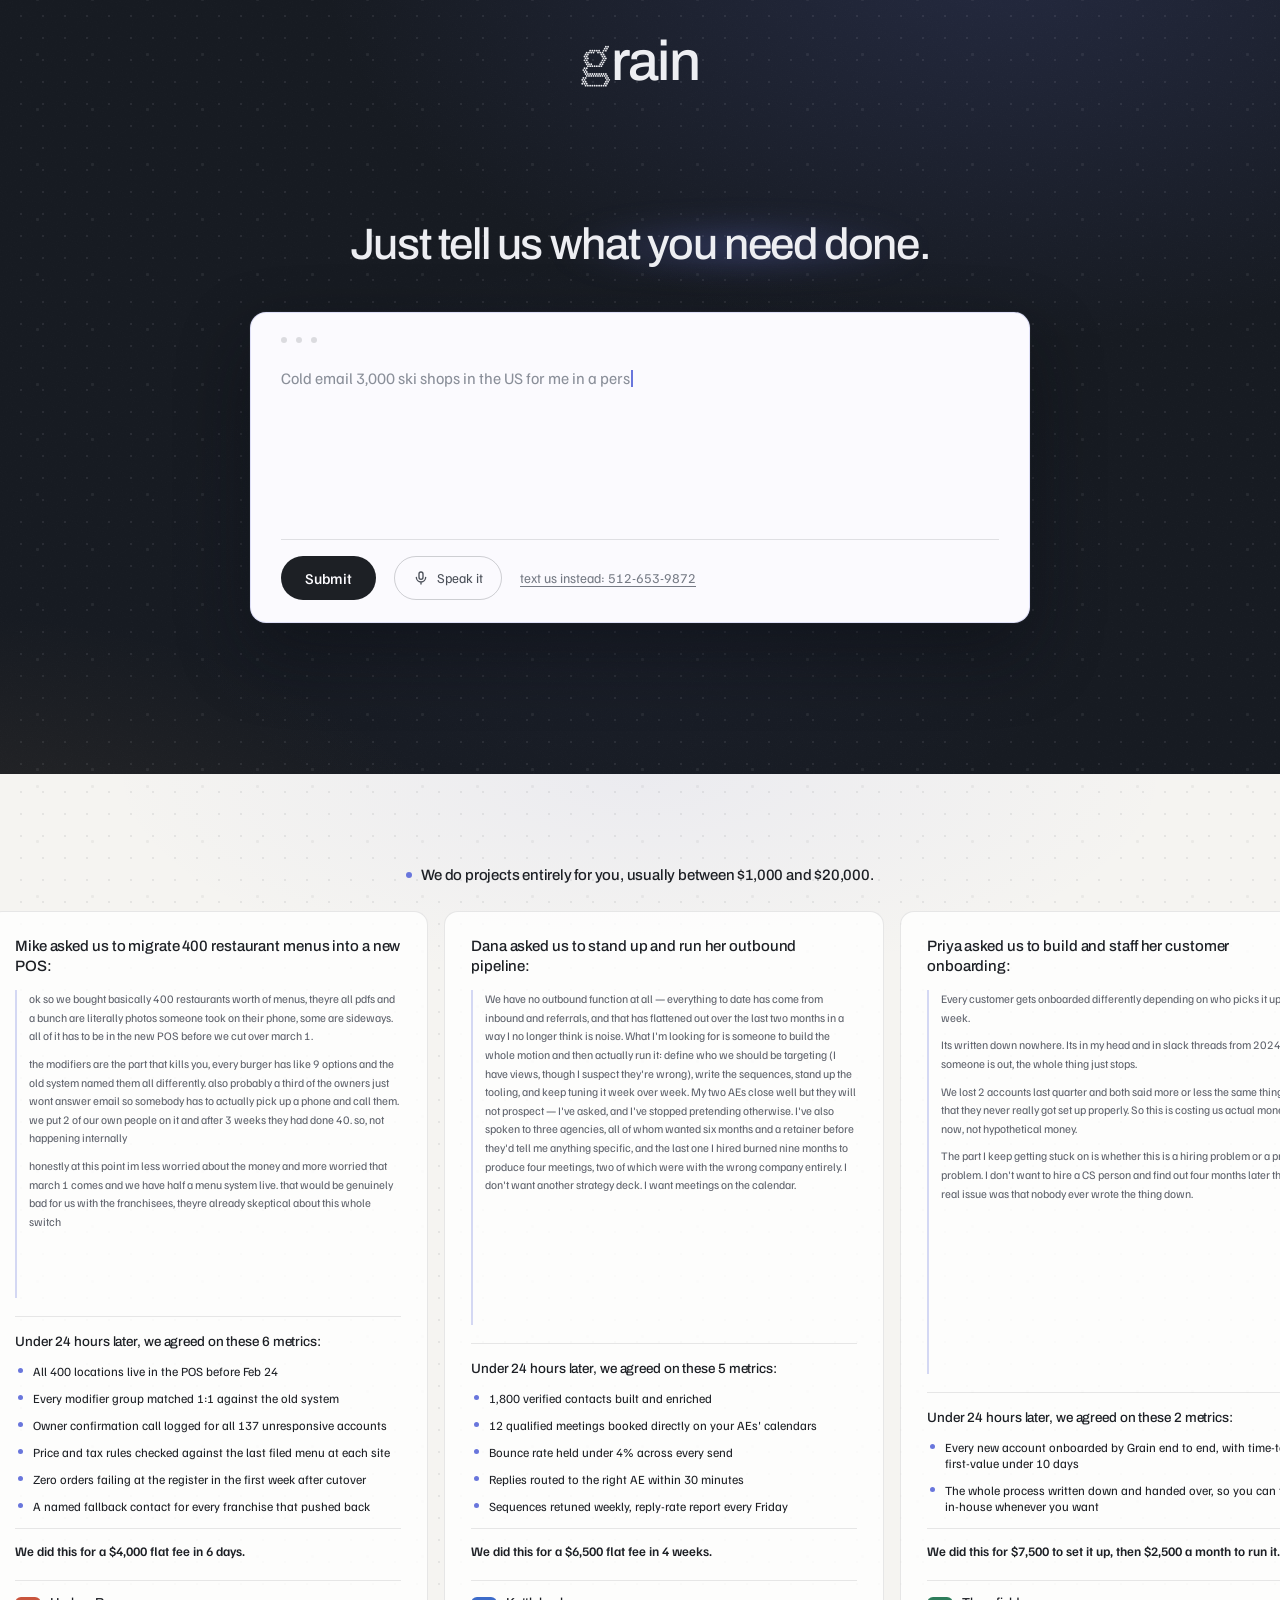
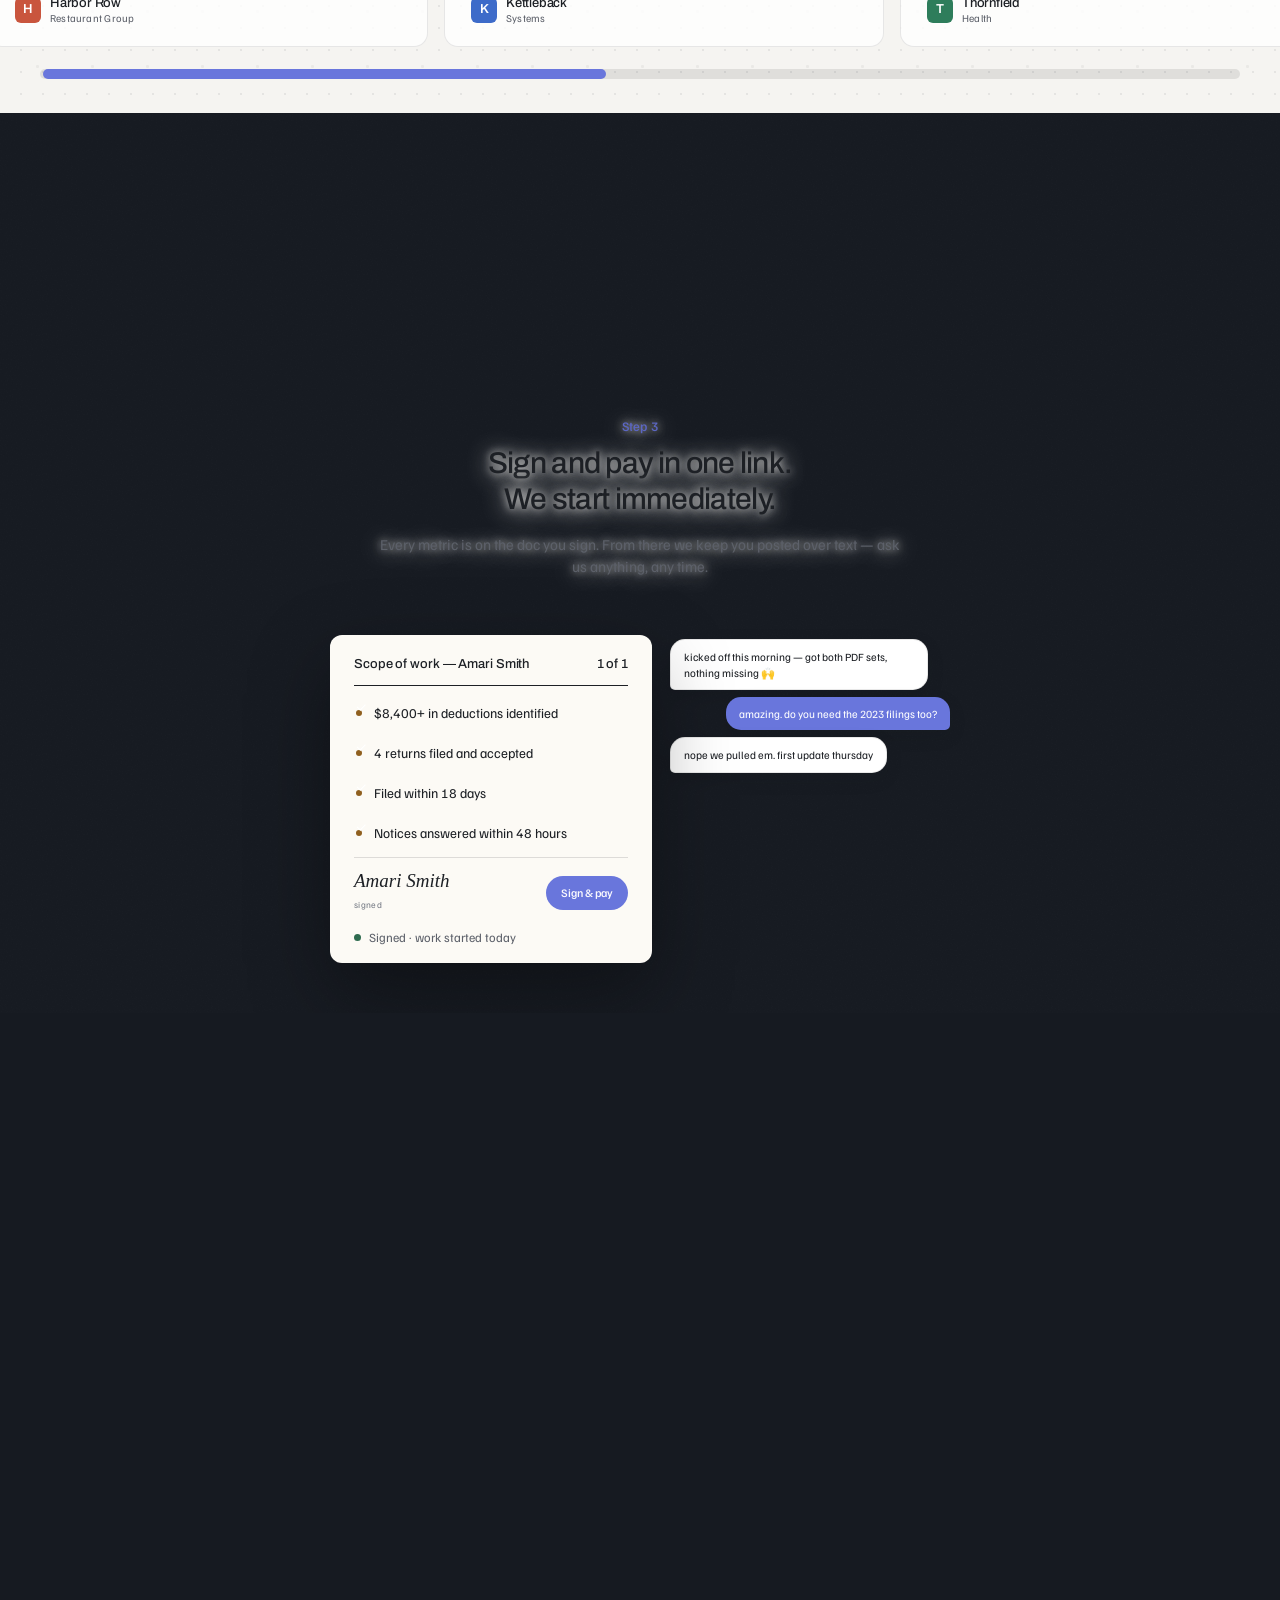
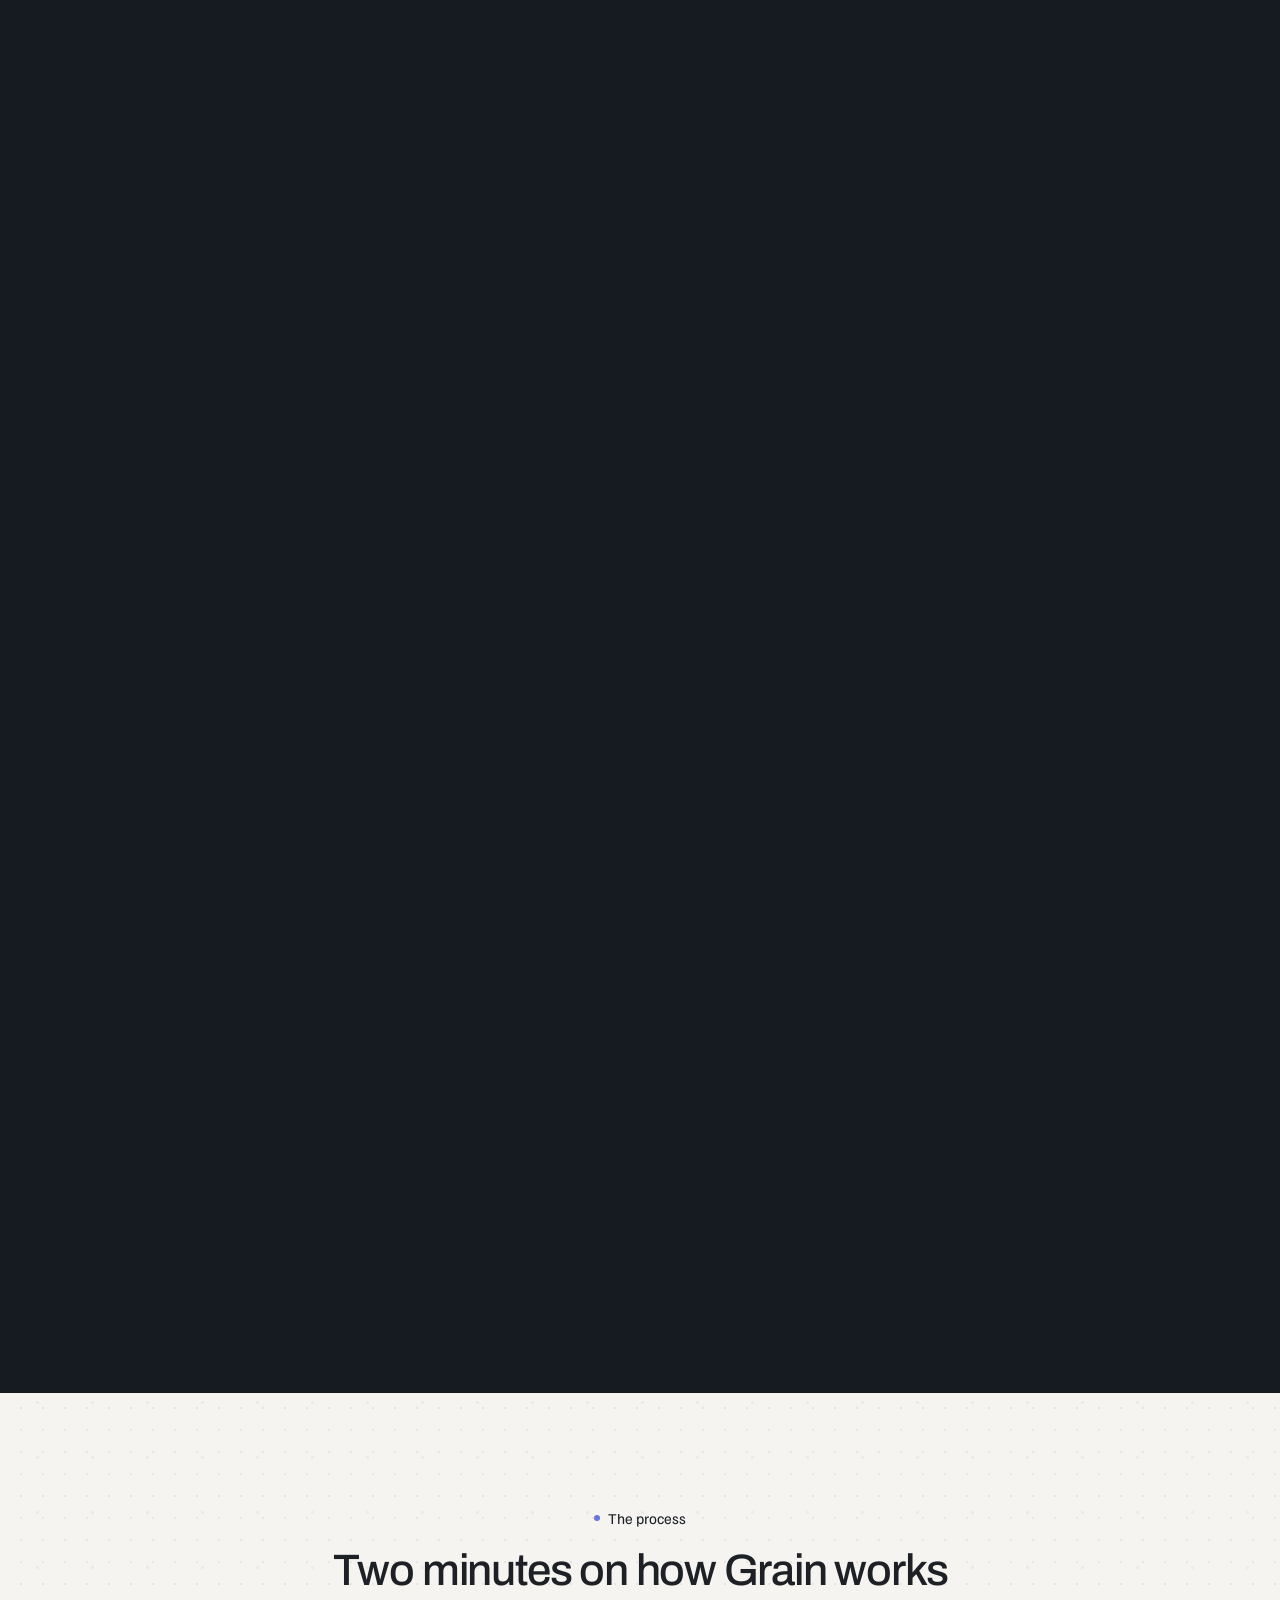
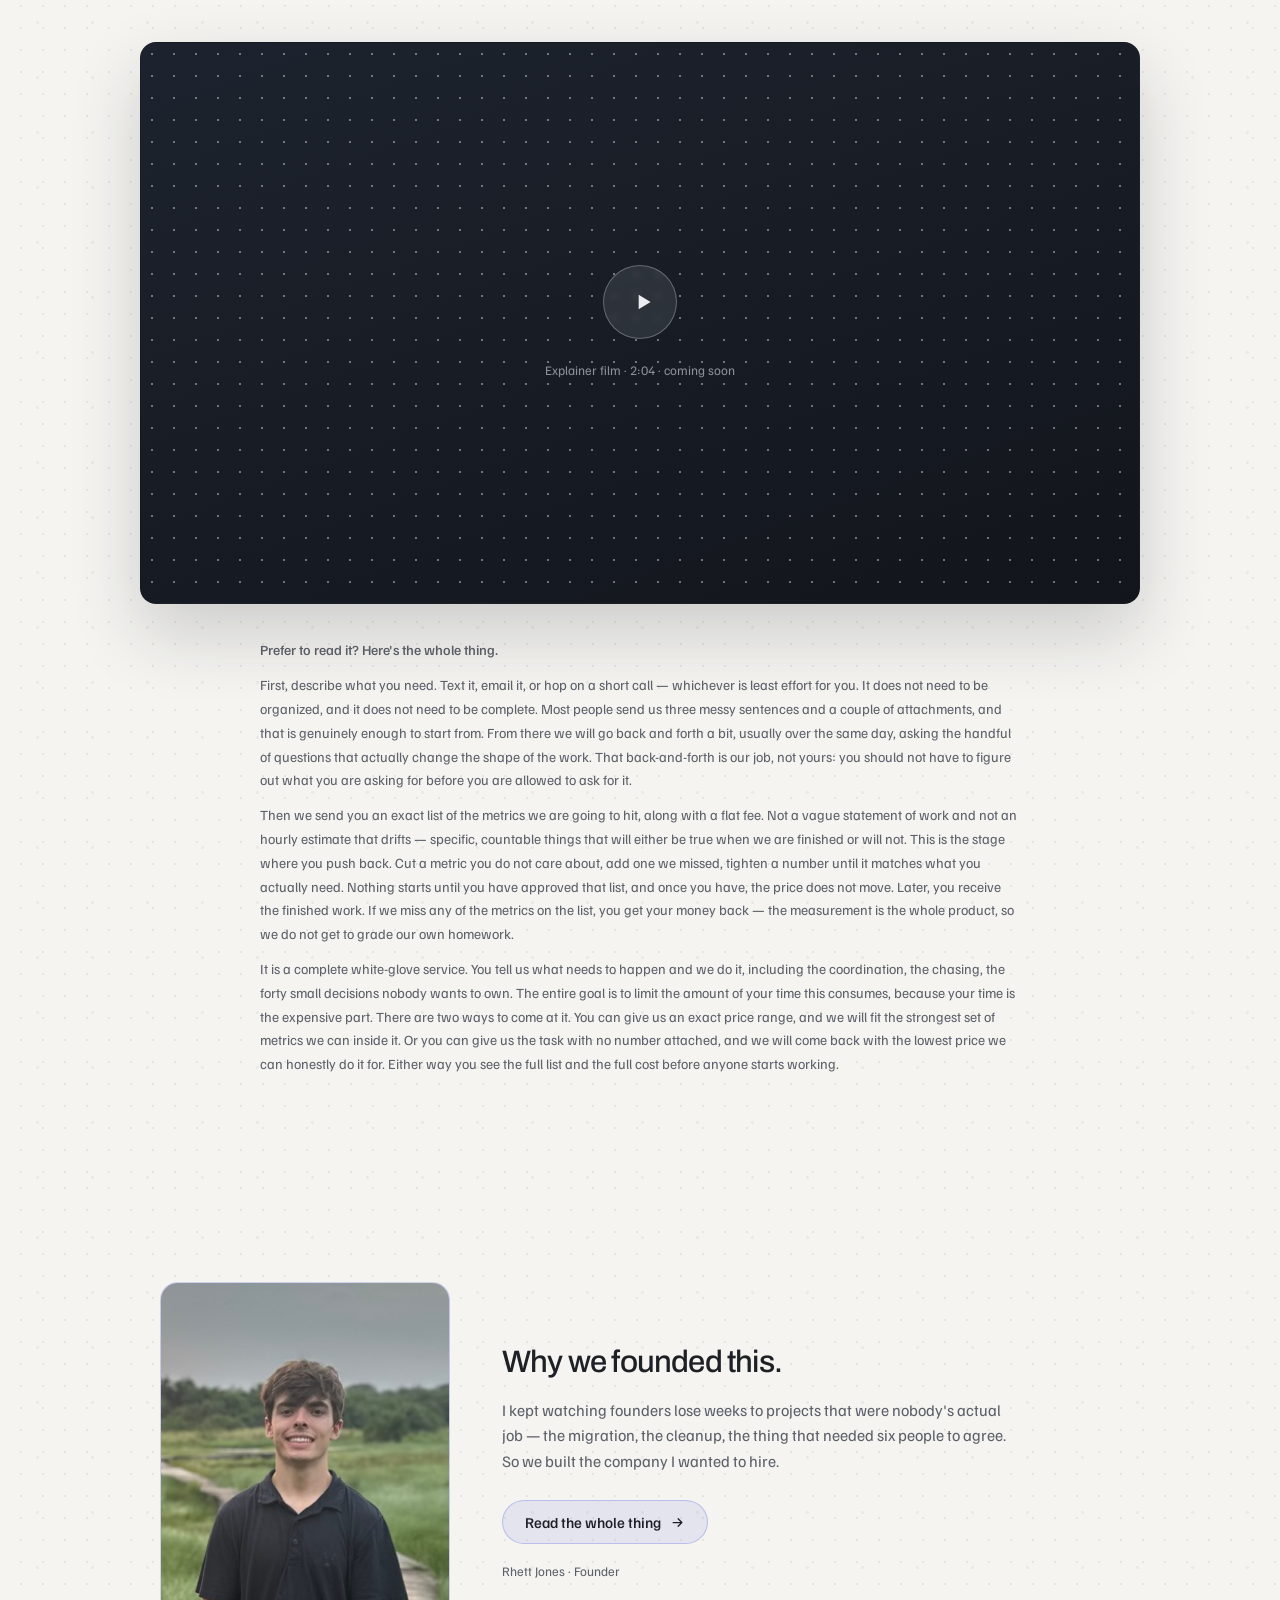
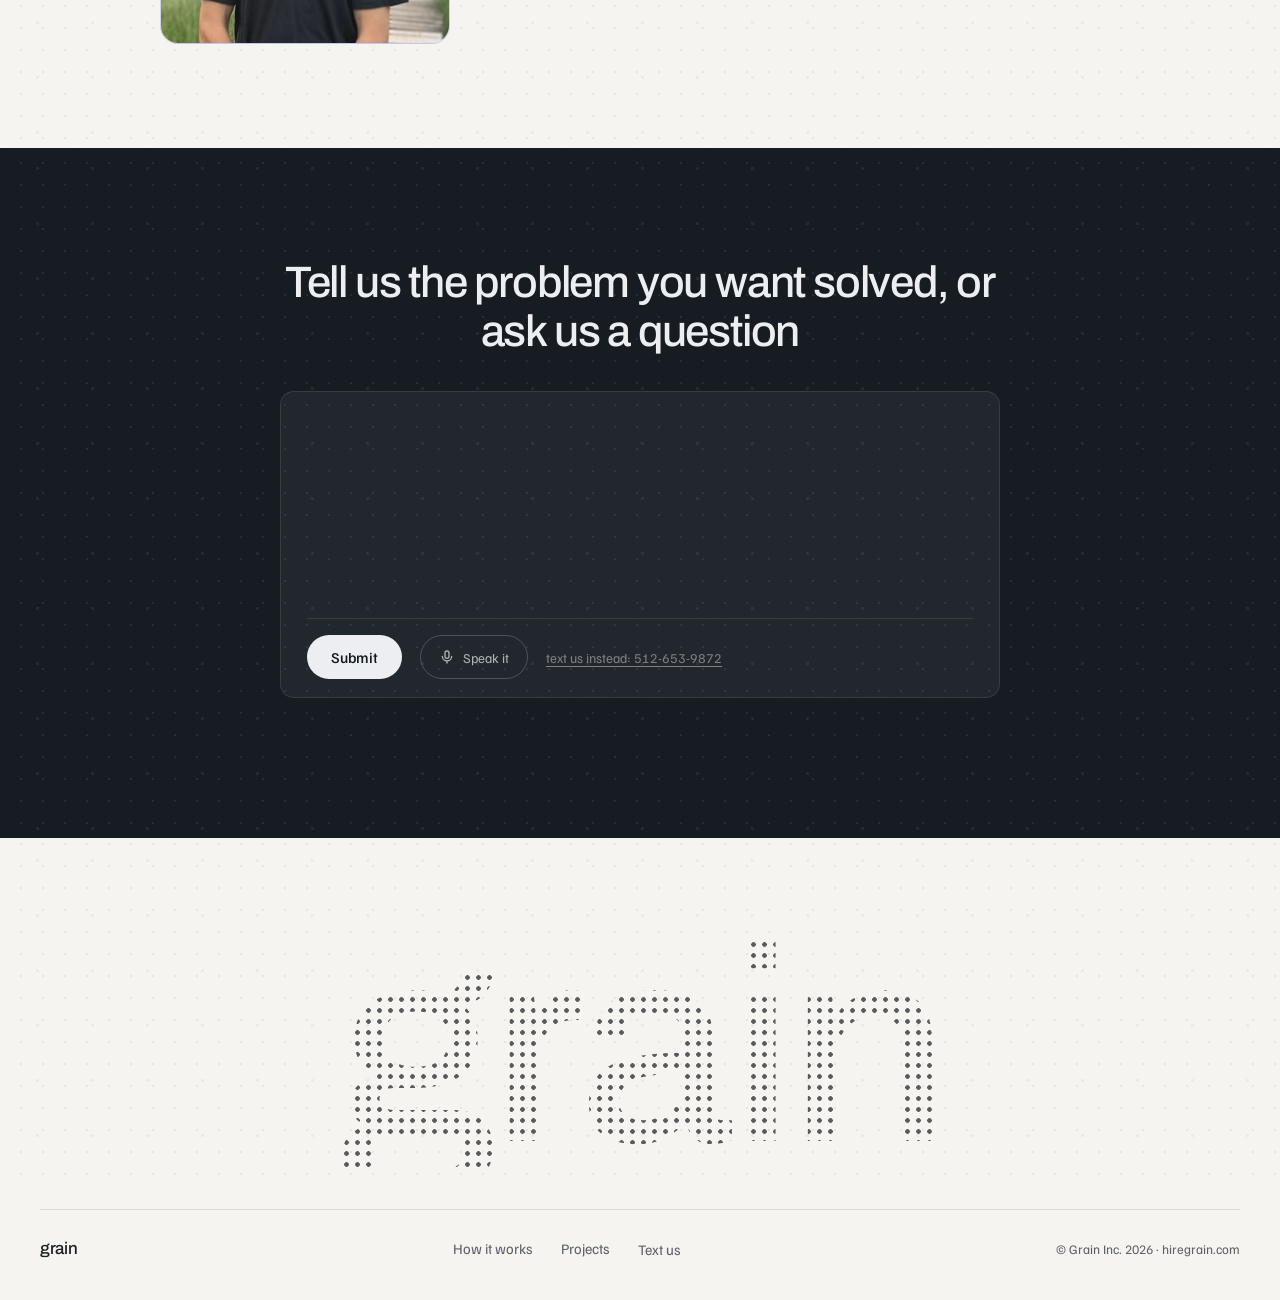
==== commit 8e23dad5: "Simplify intake, add sign-and-pay step and How it works title card - Intake step 2 drops the budget " ====
--- a/index.html
+++ b/index.html
@@ -34,17 +34,22 @@
     radial-gradient(980px 560px at -6% 105%, rgba(var(--amber),0.10), transparent 60%),
     radial-gradient(700px 440px at 50% 62%, rgba(var(--indigo),0.05), transparent 70%);
     background-attachment:fixed; }
-  .fielddots { z-index:2; background-size:var(--grid) var(--grid); background-attachment:fixed;
-    animation:driftA 34s linear infinite; }
-  .fielddots::after { content:''; position:absolute; inset:-10%; background-size:calc(var(--grid) * 2.5) calc(var(--grid) * 2.5);
-    background-attachment:fixed; opacity:.55; animation:driftB 52s linear infinite; }
-  .on-dark .fielddots::after { background-image:radial-gradient(rgba(237,238,242,0.7) 1.25px, transparent 1.8px); }
-  .on-light .fielddots::after { background-image:radial-gradient(rgba(29,32,37,0.55) 1.25px, transparent 1.8px); }
-  @keyframes driftA { to { background-position:var(--grid) calc(var(--grid) * -1); } }
-  @keyframes driftB { to { background-position:calc(var(--grid) * -2.5) calc(var(--grid) * 2.5); } }
-  @media (prefers-reduced-motion: reduce) { .fielddots, .fielddots::after { animation:none; } }
-  .on-dark .fielddots { background-image:radial-gradient(rgba(237,238,242,0.55) 0.8px, transparent 1.2px); opacity:.10; }
-  .on-light .fielddots { background-image:radial-gradient(rgba(29,32,37,0.5) 0.8px, transparent 1.2px); opacity:.09; }
+  .fielddots { z-index:2; background-size:var(--grid) var(--grid); background-attachment:fixed; }
+  /* two drifting layers over the static field — transforms so they always repaint */
+  .fielddots::before, .fielddots::after { content:''; position:absolute; inset:-25%;
+    background-size:var(--grid) var(--grid); will-change:transform; }
+  .fielddots::before { animation:driftA 3.2s linear infinite; }
+  .fielddots::after { background-size:calc(var(--grid) * 2.5) calc(var(--grid) * 2.5);
+    opacity:.62; animation:driftB 5.5s linear infinite; }
+  .on-dark .fielddots::before { background-image:radial-gradient(rgba(237,238,242,0.55) 0.8px, transparent 1.2px); }
+  .on-light .fielddots::before { background-image:radial-gradient(rgba(29,32,37,0.5) 0.8px, transparent 1.2px); }
+  .on-dark .fielddots::after { background-image:radial-gradient(rgba(237,238,242,0.75) 1.3px, transparent 1.9px); }
+  .on-light .fielddots::after { background-image:radial-gradient(rgba(29,32,37,0.55) 1.3px, transparent 1.9px); }
+  @keyframes driftA { to { transform:translate3d(var(--grid), calc(var(--grid) * -1), 0); } }
+  @keyframes driftB { to { transform:translate3d(calc(var(--grid) * -2.5), calc(var(--grid) * 2.5), 0); } }
+  @media (prefers-reduced-motion: reduce) { .fielddots::before, .fielddots::after { animation:none; } }
+  .on-dark .fielddots { background-image:none; opacity:.16; }
+  .on-light .fielddots { background-image:none; opacity:.14; }
   /* brighter windows onto the SAME fixed 22px field (replaces all ad-hoc dot decorations) */
   .dotwin { position:absolute; pointer-events:none; background-size:var(--grid) var(--grid); background-attachment:fixed; }
   .dotwin.win-light { background-image:radial-gradient(rgba(237,238,242,0.8) 1.1px, transparent 1.5px); }
@@ -94,18 +99,61 @@
     letter-spacing:.02em; color:rgb(var(--accent)); margin-bottom:10px; }
   .m3 .stepno { color:#5C67C4; }
   .mcap .sm { font-family:var(--sans); font-size:14px; letter-spacing:0; color:var(--td-mut); margin-top:14px; display:block; }
+  .mcap.m3 .sm { font-family:var(--sans); font-size:15px; letter-spacing:0; line-height:1.5;
+    text-transform:none; color:var(--ink-sub); max-width:520px; margin:16px auto 0; }
   .mcap.m2 .sm { font-family:var(--sans); font-size:17px; letter-spacing:-0.1px; line-height:1.45; text-transform:none; color:var(--td); opacity:.92; max-width:360px; margin-left:auto; margin-top:18px; }
   .mcap.m1 { left:8%; top:38%; color:var(--td); }
   .mcap.m2 { right:8%; top:42%; color:var(--td); text-align:right; max-width:380px; }
-  .mcap.m3 { left:50%; top:44%; transform:translateX(-50%); color:var(--ink); text-align:center; max-width:560px;
+  .mcap.m3 { left:50%; top:34%; transform:translateX(-50%); color:var(--ink); text-align:center; max-width:560px;
     text-shadow:0 2px 24px rgba(245,244,241,0.9), 0 0 8px rgba(245,244,241,0.8); }
-  .mcap.m0 { left:50%; top:30%; transform:translateX(-50%); text-align:center; color:var(--td); }
+  .mcap.m0 { left:50%; top:20%; transform:translateX(-50%); text-align:center; color:var(--td);
+    max-width:none; width:min(620px, 88vw); }
+  .mcap.m0::before { content:''; position:absolute; left:50%; top:-24%; z-index:-1; pointer-events:none;
+    width:660px; height:440px; transform:translateX(-50%);
+    background:radial-gradient(closest-side, rgba(var(--accent),0.34), transparent 70%); filter:blur(26px); }
   .mcap.m0 p { font-size:34px; font-family:var(--disp); letter-spacing:-0.8px; font-weight:500; color:var(--td); }
+  .m0-rule { display:block; width:1px; height:58px; margin:0 auto 24px;
+    background:linear-gradient(180deg, rgba(var(--accent),0), rgb(var(--accent))); }
+  .m0-rule::after { content:''; display:block; width:5px; height:5px; border-radius:50%;
+    background:rgb(var(--accent)); margin:0 0 0 -2px; transform:translateY(56px);
+    box-shadow:0 0 12px 2px rgba(var(--accent),0.8); }
+  .how-wm { display:inline-block; margin-top:30px; font-size:64px; color:var(--td); }
+  .how-wm .gslot circle { transition:none; }
+  .m0-sub { display:block; margin-top:18px; font-family:var(--sans); font-size:13px;
+    letter-spacing:.06em; color:rgba(var(--accent),0.95); }
+  @media (max-width: 860px) { .how-wm { font-size:44px; } .mcap.m0::before { width:380px; } }
   .mpanel { position:absolute; width:min(440px, 40vw); opacity:0; z-index:3; }
   .mpanel .bframe, .mpanel .pdoc { box-shadow:0 30px 80px rgba(0,0,0,0.35); }
   .p1 { right:7%; top:26%; }
   .p2 { left:5%; top:16%; width:min(560px, 46vw); }
-  .p3 { left:50%; top:60%; transform:translateX(-50%); width:min(400px, 80vw); }
+  .p3 { left:50%; top:58%; transform:translateX(-50%); width:min(620px, 88vw); }
+  .signrow { display:grid; grid-template-columns:1.15fr 1fr; gap:18px; align-items:start; }
+  .signlist { list-style:none; margin:0 0 14px; padding:0; }
+  .signlist li { position:relative; font-size:11.5px; line-height:1.3; color:#1D2025;
+    padding:0 0 0 20px; margin-bottom:9px; }
+  .signlist li::before { content:''; position:absolute; left:2px; top:2px; width:11px; height:11px;
+    border-radius:3px; background:rgb(var(--accent)); }
+  .signlist li::after { content:''; position:absolute; left:5.4px; top:4.4px; width:3.5px; height:6.5px;
+    border:solid #fff; border-width:0 1.6px 1.6px 0; transform:rotate(43deg); }
+  .signfoot { display:flex; align-items:center; justify-content:space-between; gap:12px;
+    border-top:1px solid rgba(29,32,37,0.14); padding-top:13px; }
+  .signsig em { display:block; font-family:'Snell Roundhand','Apple Chancery',cursive; font-style:italic;
+    font-size:19px; color:#1D2025; line-height:1; }
+  .signsig i { font-family:var(--sans); font-style:normal; font-size:9px; color:#767B85; letter-spacing:.04em; }
+  .signbtn { font-family:var(--sans); font-weight:500; font-size:11.5px; color:#FBFAFE;
+    background:rgb(var(--accent)); border-radius:20px; padding:8px 15px; white-space:nowrap; }
+  .thread { display:flex; flex-direction:column; gap:7px; padding-top:4px; }
+  .tbub { font-family:var(--sans); font-size:11px; line-height:1.4; padding:9px 13px; border-radius:15px;
+    max-width:92%; opacity:0; transform:translateY(8px);
+    box-shadow:0 6px 18px rgba(22,26,33,0.10);
+    transition:opacity .45s var(--ease), transform .45s var(--ease); }
+  .tbub.them { background:#fff; color:#1D2025; border:1px solid rgba(29,32,37,0.10);
+    border-bottom-left-radius:5px; align-self:flex-start; }
+  .tbub.me { background:rgb(var(--accent)); color:#fff; border-bottom-right-radius:5px; align-self:flex-end; }
+  .mpanel.play .tbub { opacity:1; transform:none; }
+  .mpanel.play .tbub:nth-child(1) { transition-delay:.55s; }
+  .mpanel.play .tbub:nth-child(2) { transition-delay:1.15s; }
+  .mpanel.play .tbub:nth-child(3) { transition-delay:1.75s; }
   .bframe { position:relative; background:#10141B; border:1px solid var(--line-d); border-radius:12px; overflow:hidden; }
   .bbar { display:flex; align-items:center; gap:6px; height:30px; padding:0 12px; background:#1A202B; }
   .bbar i { width:8px; height:8px; border-radius:50%; background:rgba(237,238,242,0.22); }
@@ -274,6 +322,8 @@
   .parse-dots span:nth-child(4){ animation-delay:.3s; } .parse-dots span:nth-child(5){ animation-delay:.4s; }
   @keyframes settle { 0%{ transform:translateY(0);} 20%{ transform:translateY(-5px);} 40%{ transform:translateY(0);} 100%{ transform:translateY(0);} }
 
+  .quote-note { font-family:var(--disp); font-weight:500; font-size:17px; letter-spacing:-0.2px;
+    color:var(--td); margin:2px 0 4px; }
   .budget { margin-top:4px; }
   .budget-row { display:flex; align-items:center; gap:20px; margin-bottom:14px; }
   .budget-val { font-family:var(--disp); font-weight:600; font-size:24px; color:var(--td); min-width:110px; letter-spacing:-0.5px; }
@@ -316,8 +366,38 @@
   .rcv .doc { border:1px solid var(--line-d); border-radius:12px; padding:20px 24px; margin-bottom:18px; font-size:15px; line-height:1.7; color:var(--td-sub); }
   .rcv .doc .hl { color:var(--td); border-bottom:1px solid rgba(var(--amber),0.6); }
   .rcv .meta { font-family:var(--sans); font-size:13px; color:var(--td-mut); margin-bottom:10px; }
-  .rcv-note { font-size:14.5px; color:var(--td-sub); max-width:480px; line-height:1.6; }
+  .rcv-note { font-size:14.5px; color:var(--td-sub); max-width:560px; line-height:1.6; text-wrap:pretty; }
   .rcv-note span { color:var(--td); }
+
+  /* ---------- TEXT-US CARD ---------- */
+  .sms-modal { position:fixed; inset:0; z-index:60; display:grid; place-items:center; padding:24px; }
+  .sms-modal[hidden] { display:none; }
+  .sms-backdrop { position:absolute; inset:0; background:rgba(12,14,19,0.66); backdrop-filter:blur(3px);
+    animation:smsfade .2s var(--ease); }
+  .sms-card { position:relative; z-index:1; width:min(380px, 100%); background:#FBFAFE; color:var(--ink);
+    border-radius:20px; padding:34px 32px 28px; text-align:center;
+    box-shadow:0 40px 90px rgba(9,11,16,0.5); animation:smspop .24s var(--ease); }
+  @keyframes smsfade { from { opacity:0; } }
+  @keyframes smspop { from { opacity:0; transform:translateY(10px) scale(.97); } }
+  .sms-x { position:absolute; top:12px; right:14px; width:30px; height:30px; border:none; background:none;
+    font-size:24px; line-height:1; color:var(--ink-sub); cursor:pointer; border-radius:50%; }
+  .sms-x:hover { background:rgba(29,32,37,0.07); color:var(--ink); }
+  .sms-kicker { font-family:var(--sans); font-size:13px; color:var(--ink-sub); }
+  .sms-num { font-family:var(--disp); font-weight:600; font-size:27px; letter-spacing:-0.6px;
+    margin:8px 0 22px; color:var(--ink); }
+  .sms-apps { display:flex; justify-content:center; gap:34px; margin-bottom:24px; pointer-events:none; }
+  .sms-app { display:flex; flex-direction:column; align-items:center; gap:9px; }
+  .sms-badge { width:46px; height:46px; border-radius:11px; display:grid; place-items:center;
+    box-shadow:0 4px 12px rgba(29,32,37,0.18), inset 0 1px 0 rgba(255,255,255,0.35); }
+  .sms-app em { font-style:normal; font-family:var(--sans); font-size:12px; color:var(--ink-sub); }
+  .sms-copy { font-family:var(--sans); font-weight:500; font-size:15px; height:44px; padding:0 30px;
+    border-radius:32px; border:none; cursor:pointer; background:var(--ink); color:#FBFAFE;
+    transition:opacity .2s var(--ease); }
+  .sms-copy:hover { opacity:.85; }
+  .sms-copy.done { background:rgb(var(--accent)); }
+  .foot-sms { font-family:var(--sans); font-size:inherit; color:inherit; background:none; border:none;
+    padding:0; cursor:pointer; }
+  .foot-sms:hover { opacity:.65; }
 
   /* ---------- LIGHT BODY ---------- */
   .band-sec { position:relative; overflow:hidden; background:var(--bone); color:var(--ink); padding:54px 0 26px; z-index:4;
@@ -330,17 +410,18 @@
   .band-label { display:flex; align-items:center; justify-content:center; gap:9px; font-family:var(--disp);
     font-weight:500; font-size:15px; letter-spacing:-0.2px; color:var(--ink); margin-bottom:24px; text-align:center; }
   .band-label::before { content:''; width:6px; height:6px; border-radius:50%; background:rgb(var(--accent)); }
-  .marquee { overflow-x:auto; overflow-y:hidden; position:relative; padding-bottom:26px;
+  .marquee { overflow-x:auto; overflow-y:hidden; position:relative;
     user-select:none; -webkit-user-select:none;
-    scrollbar-width:auto; scrollbar-color:rgb(var(--accent)) rgba(29,32,37,0.10); }
-  .marquee::-webkit-scrollbar { height:16px; }
-  .marquee::-webkit-scrollbar-track { background:rgba(29,32,37,0.10); border-radius:16px; margin:0 6px; }
-  .marquee::-webkit-scrollbar-thumb { background:rgb(var(--accent)); border-radius:16px;
-    border:4px solid var(--bone); background-clip:padding-box; min-width:90px; }
-  .marquee::-webkit-scrollbar-thumb:hover { background:#5C67C4; background-clip:padding-box; }
+    scrollbar-width:none; -ms-overflow-style:none; }
+  .marquee::-webkit-scrollbar { display:none; }
+  .marq-scroll { position:relative; height:10px; border-radius:10px; margin:22px auto 0;
+    max-width:1200px; background:rgba(29,32,37,0.10); cursor:pointer; }
+  .marq-thumb { position:absolute; top:0; left:0; height:100%; border-radius:10px;
+    background:rgb(var(--accent)); cursor:grab; }
+  .marq-thumb:active { cursor:grabbing; background:#5C67C4; }
   .marq-track { display:flex; gap:16px; width:max-content; align-items:stretch; }
   @keyframes marq { to { transform:translateX(-50%); } }
-  .tile { background:rgba(255,255,255,0.80); border:1px solid var(--line-l); border-radius:14px; padding:24px 26px 22px; width:440px; flex:none; display:flex; flex-direction:column; transition:border-color .2s var(--ease), transform .2s var(--ease); }
+  .tile { background:rgba(255,255,255,0.80); border:1px solid var(--line-l); border-radius:14px; padding:24px 26px 22px; width:440px; flex:none; display:flex; flex-direction:column; transition:border-color .2s var(--ease); }
   .tile .d { font-size:11.5px; line-height:1.62; color:var(--ink-sub); margin-top:12px; flex:1;
     padding-left:12px; border-left:2px solid rgba(var(--accent),0.28); }
   .tile .d p { margin:0 0 9px; }
@@ -348,8 +429,9 @@
   .mtitle { font-family:var(--disp); font-weight:500; font-size:13.5px; letter-spacing:-0.1px;
     color:var(--ink); margin-top:18px; padding-top:15px; border-top:1px solid var(--line-l); }
   .mlist { list-style:none; margin:11px 0 0; padding:0; }
-  .mlist li { position:relative; font-size:12.5px; line-height:1.5; color:var(--ink); padding:4px 0 4px 18px; }
-  .mlist li::before { content:''; position:absolute; left:3px; top:11px; width:5px; height:5px;
+  .mlist li { position:relative; font-size:12.5px; line-height:1.28; color:var(--ink); padding:0 0 0 18px; margin-bottom:11px; }
+  .mlist li:last-child { margin-bottom:0; }
+  .mlist li::before { content:''; position:absolute; left:3px; top:5px; width:5px; height:5px;
     border-radius:50%; background:rgb(var(--accent)); }
   .mclose { font-family:var(--sans); font-weight:600; font-size:13px; line-height:1.5; color:var(--ink);
     margin-top:14px; padding-top:13px; border-top:1px solid var(--line-l); }
@@ -360,7 +442,7 @@
   .tl-name { font-family:var(--disp); font-weight:500; font-size:13px; letter-spacing:-0.2px; color:var(--ink); line-height:1.25; }
   .tl-name em { display:block; font-style:normal; font-family:var(--sans); font-weight:400;
     font-size:10.5px; letter-spacing:.02em; color:var(--ink-sub); }
-  .tile:hover { border-color:rgba(var(--accent),0.40); transform:translateY(-2px); }
+  .tile:hover { border-color:rgba(var(--accent),0.40); }
   .tile .t { font-family:var(--disp); font-size:15px; font-weight:500; line-height:1.35; color:var(--ink); }
   .tile .m { font-family:var(--sans); font-weight:500; font-size:13px; color:var(--ink); margin-top:16px; padding-top:12px; border-top:1px solid var(--line-l); }
 
@@ -547,7 +629,6 @@
     <div class="hero" id="hero">
       <div class="pitch">
         <h1 id="heroH1">Just tell us <span class="glow">what you need done.</span></h1>
-        <p class="hero-range">We do tasks entirely for you, usually between <b>$1,000 and $10,000</b>.</p>
       </div>
 
     <!-- intake flow -->
@@ -568,31 +649,19 @@
               <span>Speak it</span>
             </button>
             <div class="parse-dots" id="parseDots"><span></span><span></span><span></span><span></span><span></span></div>
-            <a class="ws-esc" id="smsLink" href="sms:+15126539872">text us instead: 512-653-9872</a>
+            <button class="ws-esc" type="button" data-sms>text us instead: 512-653-9872</button>
           </div>
           <div class="err" id="err1">Tell us a little more first.</div>
         </div>
 
         <div class="wstep" id="step2">
-          <span class="ws-label">How we get back to you</span>
           <div class="fldrow">
             <div class="fld"><label for="fName">Name</label><input id="fName" autocomplete="name"></div>
             <div class="fld"><label for="fCo">Company <span class="opt">optional</span></label><input id="fCo" autocomplete="organization"></div>
             <div class="fld"><label for="fPhone">Textable phone <span class="opt">recommended</span></label><input id="fPhone" type="tel" autocomplete="tel" inputmode="tel"></div>
             <div class="fld"><label for="fEmail">Email <span class="opt">if you prefer</span></label><input id="fEmail" type="email" autocomplete="email" inputmode="email"></div>
           </div>
-          <div class="fld budget" id="budgetFld">
-            <label for="fBudget">Target budget</label>
-            <div class="budget-row">
-              <span class="budget-val" id="budgetVal">$6,000</span>
-              <input type="range" id="fBudget" min="200" max="50000" step="100" value="6000"
-                     aria-label="Target budget">
-            </div>
-            <button type="button" class="budget-skip" id="budgetSkip">
-              <span class="bs-box" aria-hidden="true"></span>
-              <span class="bs-text">I don't know the price — I want you to get back to me with my options first</span>
-            </button>
-          </div>
+          <p class="quote-note">We'll text you a few quotes.</p>
           <div class="ws-tools">
             <button class="ws-send" id="submitBtn">Send to Grain</button>
             <button class="ws-esc" id="backBtn">back</button>
@@ -619,21 +688,21 @@
   <div class="fielddots"></div><div class="noise"></div>
   <div class="wrap" style="max-width:100%; padding:0; position:relative; z-index:3;">
     <div class="marq-band" id="projects">
-      <div class="band-label rv">The kind of work we take</div>
+      <div class="band-label rv">We do projects entirely for you, usually between $1,000 and $20,000.</div>
       <div class="marquee rv rv2">
         <div class="marq-track" id="marqTrack">
           <div class="tile">
             <div class="t">Mike asked us to migrate 400 restaurant menus into a new POS:</div>
             <div class="d"><p>ok so we bought basically 400 restaurants worth of menus, theyre all pdfs and a bunch are literally photos someone took on their phone, some are sideways. all of it has to be in the new POS before we cut over march 1.</p><p>the modifiers are the part that kills you, every burger has like 9 options and the old system named them all differently. also probably a third of the owners just wont answer email so somebody has to actually pick up a phone and call them. we put 2 of our own people on it and after 3 weeks they had done 40. so, not happening internally</p><p>honestly at this point im less worried about the money and more worried that march 1 comes and we have half a menu system live. that would be genuinely bad for us with the franchisees, theyre already skeptical about this whole switch</p></div>
-            <div class="mtitle">12 hours later, we agreed on these 5 metrics:</div>
-            <ul class="mlist"><li>All 400 locations live in the POS before Feb 24</li><li>Every modifier group matched 1:1 against the old system</li><li>Owner confirmation call logged for all 137 unresponsive accounts</li><li>Price and tax rules checked against the last filed menu at each site</li><li>Zero orders failing at the register in the first week after cutover</li></ul>
+            <div class="mtitle">Under 24 hours later, we agreed on these 6 metrics:</div>
+            <ul class="mlist"><li>All 400 locations live in the POS before Feb 24</li><li>Every modifier group matched 1:1 against the old system</li><li>Owner confirmation call logged for all 137 unresponsive accounts</li><li>Price and tax rules checked against the last filed menu at each site</li><li>Zero orders failing at the register in the first week after cutover</li><li>A named fallback contact for every franchise that pushed back</li></ul>
             <p class="mclose">We did this for a $4,000 flat fee in 6 days.</p>
             <div class="tile-logo"><span class="tl-mark" style="background:#C9553D;">H</span><span class="tl-name">Harbor Row<em>Restaurant Group</em></span></div>
           </div>
           <div class="tile">
             <div class="t">Dana asked us to stand up and run her outbound pipeline:</div>
             <div class="d"><p>We have no outbound function at all — everything to date has come from inbound and referrals, and that has flattened out over the last two months in a way I no longer think is noise. What I'm looking for is someone to build the whole motion and then actually run it: define who we should be targeting (I have views, though I suspect they're wrong), write the sequences, stand up the tooling, and keep tuning it week over week. My two AEs close well but they will not prospect — I've asked, and I've stopped pretending otherwise. I've also spoken to three agencies, all of whom wanted six months and a retainer before they'd tell me anything specific, and the last one I hired burned nine months to produce four meetings, two of which were with the wrong company entirely. I don't want another strategy deck. I want meetings on the calendar.</p></div>
-            <div class="mtitle">12 hours later, we agreed on these 5 metrics:</div>
+            <div class="mtitle">Under 24 hours later, we agreed on these 5 metrics:</div>
             <ul class="mlist"><li>1,800 verified contacts built and enriched</li><li>12 qualified meetings booked directly on your AEs' calendars</li><li>Bounce rate held under 4% across every send</li><li>Replies routed to the right AE within 30 minutes</li><li>Sequences retuned weekly, reply-rate report every Friday</li></ul>
             <p class="mclose">We did this for a $6,500 flat fee in 4 weeks.</p>
             <div class="tile-logo"><span class="tl-mark" style="background:#3D6BC9;">K</span><span class="tl-name">Kettleback<em>Systems</em></span></div>
@@ -641,31 +710,23 @@
           <div class="tile">
             <div class="t">Priya asked us to build and staff her customer onboarding:</div>
             <div class="d"><p>Every customer gets onboarded differently depending on who picks it up that week.</p><p>Its written down nowhere. Its in my head and in slack threads from 2024. When someone is out, the whole thing just stops.</p><p>We lost 2 accounts last quarter and both said more or less the same thing — that they never really got set up properly. So this is costing us actual money now, not hypothetical money.</p><p>The part I keep getting stuck on is whether this is a hiring problem or a process problem. I don't want to hire a CS person and find out four months later that the real issue was that nobody ever wrote the thing down.</p></div>
-            <div class="mtitle">12 hours later, we agreed on these 5 metrics:</div>
-            <ul class="mlist"><li>Full onboarding playbook written from your 6 best accounts</li><li>9 templated emails and a 22-step client checklist</li><li>Time-to-first-value cut to under 10 days</li><li>Every new account onboarded by Grain, start to finish</li><li>Named owner and a status line on all 14 accounts in flight</li></ul>
-            <p class="mclose">We did this for $7,500 to set it up, then $2,400 a month to run it.</p>
+            <div class="mtitle">Under 24 hours later, we agreed on these 2 metrics:</div>
+            <ul class="mlist"><li>Every new account onboarded by Grain end to end, with time-to-first-value under 10 days</li><li>The whole process written down and handed over, so you can take it in-house whenever you want</li></ul>
+            <p class="mclose">We did this for $7,500 to set it up, then $2,500 a month to run it.</p>
             <div class="tile-logo"><span class="tl-mark" style="background:#2E7D5B;">T</span><span class="tl-name">Thornfield<em>Health</em></span></div>
           </div>
           <div class="tile">
             <div class="t">Sofia asked us to kit out her studio in Austin and staff the build:</div>
             <div class="d"><p>We took a lease on a 1,400 sq ft space in east Austin and I have about six weeks before the first shoots are booked. It needs a full lighting grid, a cyc wall, sound treatment, and two camera bodies with glass — and I do not have the budget to buy any of that new.</p><p>the used market here is fine but its a nightmare to actually work. facebook marketplace, a couple of local rental houses liquidating, some guy in san marcos with three arri kits. every one of them needs somebody to physically go look at the gear, test it, and haggle. i have driven out twice already and both were a waste of an afternoon.</p><p>So what I actually need is a person on the ground here. Someone who can source the equipment, go and inspect it, negotiate, and then be in the room to rig the lighting and set the whole thing up so it works on day one. Not a consultant who emails me a spreadsheet of options.</p></div>
-            <div class="mtitle">12 hours later, we agreed on these 5 metrics:</div>
-            <ul class="mlist"><li>Full lighting grid, cyc wall and sound treatment installed and signed off</li><li>All 11 equipment items sourced used and inspected in person before purchase</li><li>Total gear spend held under $18,400 against a $26,000 new-buy quote</li><li>Two on-site rig days with our tech, plus a walkthrough with your DP</li><li>Every purchase receipted with condition notes and seller contact</li></ul>
-            <p class="mclose">We did this for a $5,900 flat fee in 5 weeks.</p>
+            <div class="mtitle">Under 24 hours later, we agreed on these 6 metrics:</div>
+            <ul class="mlist"><li>Full lighting grid, cyc wall and sound treatment installed and signed off</li><li>All 11 equipment items sourced used and inspected in person before purchase</li><li>Total gear spend held under $18,400 against a $26,000 new-buy quote</li><li>Two on-site rig days with our tech, plus a walkthrough with your DP</li><li>Every purchase receipted with condition notes and seller contact</li><li>Room ready to shoot in 5 weeks, ahead of your first booking</li></ul>
+            <p class="mclose">We did this for a $2,500 flat fee in 5 weeks.</p>
             <div class="tile-logo"><span class="tl-mark" style="background:#B4553D;">C</span><span class="tl-name">Cattleyard<em>Studio, Austin</em></span></div>
-          </div>
-          <div class="tile">
-            <div class="t">Ben asked us to clean and reconcile two years of CRM data:</div>
-            <div class="d"><p>our hubspot is a disaster, 2 years and 4 different people all entering things however they felt like that particular day, so theres duplicates everywhere and one company is in there spelled three separate ways and the deal stages stopped meaning anything around this time last year. the real problem isnt the mess though its that i cant trust a single number that comes out of it, which means i cant tell the board anything i can actually defend, and it also needs to get reconciled against what we invoiced because those two numbers do not match and i have a bad feeling weve been under reporting somewhere. we have a raise starting in maybe ten weeks and im not walking into that with a pipeline figure i cant back up line by line, i need to be able to click into any deal in there and have it hold</p></div>
-            <div class="mtitle">12 hours later, we agreed on these 5 metrics:</div>
-            <ul class="mlist"><li>11,400 records deduped, 2,900 merges reviewed by hand</li><li>Every deal reconciled against invoiced revenue</li><li>$71k in previously unreported closed-won recovered</li><li>6 deal stages rewritten with a written definition each</li><li>A one-page audit trail for every merge we made</li></ul>
-            <p class="mclose">We did this for a $3,800 flat fee in 9 days.</p>
-            <div class="tile-logo"><span class="tl-mark" style="background:#6976DC;">V</span><span class="tl-name">Vantage Nine<em>Analytics</em></span></div>
           </div>
           <div class="tile">
             <div class="t">Ana asked us to research and shortlist 80 acquisition targets:</div>
             <div class="d"><p>We're looking to buy two or three small companies this year. HVAC, mostly owner-operated, roughly $1–5M in revenue, southeast US.</p><p>What I need is a real list — not an Apollo export, I've tried that and it's useless. I mean each company screened one at a time against our criteria: does this fit, who owns it, are they old enough to be thinking about an exit, and is there any signal at all that they'd take the call. Plus contact details that actually work. I've been doing this myself at night after the kids are down, and at that pace it takes me until 2027. I would much rather have 40 targets that are genuinely right than 300 I have to re-screen myself.</p></div>
-            <div class="mtitle">12 hours later, we agreed on these 5 metrics:</div>
+            <div class="mtitle">Under 24 hours later, we agreed on these 5 metrics:</div>
             <ul class="mlist"><li>612 companies screened against your written criteria</li><li>80 profiled targets with owner name and direct line</li><li>Succession signal scored on every one of the 80</li><li>94% of phone numbers verified as reaching the owner directly</li><li>Sourcing notes attached so you can re-run the screen yourself</li></ul>
             <p class="mclose">We did this for a $5,500 flat fee in 3 weeks.</p>
             <div class="tile-logo"><span class="tl-mark" style="background:#8F5F1E;">M</span><span class="tl-name">Marrow &amp; Kline<em>Capital</em></span></div>
@@ -673,13 +734,14 @@
           <div class="tile">
             <div class="t">Tom asked us to run a vendor migration across 6 internal tools:</div>
             <div class="d"><p>moving off 6 tools onto one platform. nobody here has done a migration before, me included.</p><p>theres data in all six and some of it matters and some really doesnt and of course nobody agrees on which is which.</p><p>then theres 40ish people who have to be told whats happening and retrained, and half of them will be annoyed about it no matter what we do.</p><p>if im honest the tooling is the easy part. its the forty people and the forty opinions. every meeting weve had about this has ended with no decisions made and i need somebody whose actual job is to chase that down, because right now that person is me, between other things</p></div>
-            <div class="mtitle">12 hours later, we agreed on these 5 metrics:</div>
-            <ul class="mlist"><li>All 6 systems inventoried and mapped inside week one</li><li>Zero business days of downtime across the cutover</li><li>43 staff trained across 4 sessions, recordings included</li><li>38 open decisions closed out with a named owner each</li><li>Every legacy record either migrated or formally retired</li></ul>
-            <p class="mclose">We did this for a $7,200 flat fee in 5 weeks.</p>
+            <div class="mtitle">Under 24 hours later, we agreed on these 2 metrics:</div>
+            <ul class="mlist"><li>All 6 systems migrated with zero business days of downtime</li><li>43 staff trained and all 38 open decisions closed out with a named owner</li></ul>
+            <p class="mclose">We did this for a $7,000 flat fee in 5 weeks.</p>
             <div class="tile-logo"><span class="tl-mark" style="background:#4A4F58;">L</span><span class="tl-name">Ledgerhouse<em>Group</em></span></div>
           </div>
         </div>
       </div>
+      <div class="marq-scroll" id="marqScroll"><div class="marq-thumb" id="marqThumb"></div></div>
     </div>
   </div>
 </section>
@@ -691,10 +753,15 @@
     <div class="fielddots" id="mfLight" style="background-image:radial-gradient(rgba(237,238,242,0.55) 0.8px, transparent 1.2px); opacity:.10;"></div>
     <div class="fielddots" id="mfInk" style="background-image:radial-gradient(rgba(29,32,37,0.5) 0.8px, transparent 1.2px); opacity:0;"></div>
     <div class="noise"></div>
-    <div class="mcap m0"><p>How it works</p></div>
+    <div class="mcap m0">
+      <span class="m0-rule" aria-hidden="true"></span>
+      <p>How it works</p>
+      <span class="wm how-wm" id="howWm" aria-hidden="true"><span class="gslot"><span class="ghost">g</span></span>rain</span>
+      <span class="m0-sub">three steps · one price</span>
+    </div>
     <div class="mcap m1"><p><em class="stepno">Step 1</em>Send us a rough description.</p></div>
-    <div class="mcap m2"><p><em class="stepno">Step 2</em>Get back an exact list of what we'll do, and an exact price.</p><span class="sm">We only take the fee if we hit all the metrics. Feel free to edit the metrics with us at this stage.</span></div>
-    <div class="mcap m3"><p><em class="stepno">Step 3</em>Approve the plan.<br>We start immediately.</p></div>
+    <div class="mcap m2"><p><em class="stepno">Step 2</em>We'll send you an exact list of what we'll do, and an exact price — usually two quotes, so you pick what's best.</p><span class="sm">We only take the fee if we hit all the metrics. Feel free to edit the metrics with us at this stage.</span></div>
+    <div class="mcap m3"><p><em class="stepno">Step 3</em>Sign and pay in one link.<br>We start immediately.</p><span class="sm">Every metric is on the doc you sign. From there we keep you posted over text — ask us anything, any time.</span></div>
     <div class="mpanel p1" id="mp1">
       <div class="bframe">
         <div class="bbar"><i></i><i></i><i></i><span>hiregrain.com</span></div>
@@ -707,7 +774,7 @@
     </div>
     <div class="mpanel p2" id="mp2">
       <div class="pdoc">
-        <div class="pdoc-head"><span>Tax filing for Amari Smith — Exact project metrics</span></div>
+        <div class="pdoc-head"><span>Tax filing project for Amari Smith — Exact project metrics</span></div>
         <div class="mgrid">
           <div class="mbox">
             <span class="mnum">1:</span>
@@ -726,13 +793,29 @@
             <p class="mdesc">Any agency notice answered within 48 hours, for 30 days after filing. Includes up to 3 hours with your accountant, scheduled within 5 business days of your asking.</p>
           </div>
         </div>
-        <div class="pdoc-fee"><span>Flat fee — completely refundable if all metrics aren't achieved</span><b>$3,000</b></div>
       </div>
     </div>
     <div class="mpanel p3" id="mp3">
-      <div class="pdoc small">
-        <div class="pdoc-head"><span>Tax filing for Amari Smith — Exact project metrics</span></div>
-        <div class="pdoc-status"><span class="pulse"></span>Work started today · first update tomorrow</div>
+      <div class="signrow">
+        <div class="pdoc small signdoc">
+          <div class="pdoc-head"><span>Scope of work — Amari Smith</span><span>1 of 1</span></div>
+          <ul class="signlist">
+            <li>$8,400+ in deductions identified</li>
+            <li>4 returns filed and accepted</li>
+            <li>Filed within 18 days</li>
+            <li>Notices answered within 48 hours</li>
+          </ul>
+          <div class="signfoot">
+            <span class="signsig"><em>Amari Smith</em><i>signed</i></span>
+            <span class="signbtn">Sign &amp; pay</span>
+          </div>
+          <div class="pdoc-status"><span class="pulse"></span>Signed · work started today</div>
+        </div>
+        <div class="thread">
+          <div class="tbub them">kicked off this morning — got both PDF sets, nothing missing 🙌</div>
+          <div class="tbub me">amazing. do you need the 2023 filings too?</div>
+          <div class="tbub them">nope we pulled em. first update thursday</div>
+        </div>
       </div>
     </div>
   </div>
@@ -803,14 +886,14 @@
   <div class="wrap">
     <h2 class="rv">Tell us the problem you want solved, or ask us a question</h2>
     <div class="cta-box rv rv3">
-        <textarea data-cta-editor spellcheck="false" placeholder="we need someone to migrate about 400 restaurant menus into a new POS before we cut over march 1. theyre all pdfs and some are just photos someone took on their phone. the modifiers are the annoying part. also half the owners wont answer email so somebody has to actually call them…"></textarea>
+        <textarea data-cta-editor spellcheck="false"></textarea>
         <div class="cta-box-tools">
           <button class="ws-send" data-cta-send>Submit</button>
           <button class="mic" id="ctaMic" type="button" title="Speak instead of typing" aria-label="Speak instead of typing">
             <svg viewBox="0 0 24 24" width="16" height="16" fill="none" stroke="currentColor" stroke-width="2" stroke-linecap="round"><rect x="9" y="3" width="6" height="11" rx="3"/><path d="M5 11a7 7 0 0 0 14 0M12 18v3"/></svg>
             <span>Speak it</span>
           </button>
-          <a class="ws-esc" href="sms:+15126539872">text us instead: 512-653-9872</a>
+          <button class="ws-esc" type="button" data-sms>text us instead: 512-653-9872</button>
         </div>
       </div>
   </div>
@@ -826,12 +909,36 @@
     <div class="wrap">
       <div class="foot-row">
         <span class="wm" style="font-size:17px;">grain</span>
-        <span class="foot-links"><a href="#how">How it works</a><a href="#projects">Projects</a><a href="sms:+15126539872">Text us</a></span>
+        <span class="foot-links"><a href="#how">How it works</a><a href="#projects">Projects</a><button type="button" data-sms class="foot-sms">Text us</button></span>
         <span class="legal">© Grain Inc. 2026 · hiregrain.com</span>
       </div>
     </div>
   </footer>
 </section>
+
+<div class="sms-modal" id="smsModal" hidden>
+  <div class="sms-backdrop" data-sms-close></div>
+  <div class="sms-card" role="dialog" aria-modal="true" aria-labelledby="smsNum">
+    <button class="sms-x" type="button" data-sms-close aria-label="Close">&times;</button>
+    <span class="sms-kicker">Text us any time</span>
+    <div class="sms-num" id="smsNum">+1 512-653-9872</div>
+    <div class="sms-apps" aria-hidden="true">
+      <span class="sms-app">
+        <span class="sms-badge" style="background:linear-gradient(180deg,#5BF07A,#28C03F);">
+          <svg viewBox="0 0 24 24" width="26" height="26" fill="#fff"><path d="M5.285 0A5.273 5.273 0 0 0 0 5.285v13.43A5.273 5.273 0 0 0 5.285 24h13.43A5.273 5.273 0 0 0 24 18.715V5.285A5.273 5.273 0 0 0 18.715 0ZM12 4.154a8.809 7.337 0 0 1 8.809 7.338A8.809 7.337 0 0 1 12 18.828a8.809 7.337 0 0 1-2.492-.303A8.656 7.337 0 0 1 5.93 19.93a9.929 7.337 0 0 0 1.54-2.155 8.809 7.337 0 0 1-4.279-6.283A8.809 7.337 0 0 1 12 4.154"/></svg>
+        </span>
+        <em>iMessage</em>
+      </span>
+      <span class="sms-app">
+        <span class="sms-badge" style="background:linear-gradient(180deg,#5FF07E,#1FAF38);">
+          <svg viewBox="0 0 24 24" width="25" height="25" fill="#fff"><path d="M17.472 14.382c-.297-.149-1.758-.867-2.03-.967-.273-.099-.471-.148-.67.15-.197.297-.767.966-.94 1.164-.173.199-.347.223-.644.075-.297-.15-1.255-.463-2.39-1.475-.883-.788-1.48-1.761-1.653-2.059-.173-.297-.018-.458.13-.606.134-.133.298-.347.446-.52.149-.174.198-.298.298-.497.099-.198.05-.371-.025-.52-.075-.149-.669-1.612-.916-2.207-.242-.579-.487-.5-.669-.51-.173-.008-.371-.01-.57-.01-.198 0-.52.074-.792.372-.272.297-1.04 1.016-1.04 2.479 0 1.462 1.065 2.875 1.213 3.074.149.198 2.096 3.2 5.077 4.487.709.306 1.262.489 1.694.625.712.227 1.36.195 1.871.118.571-.085 1.758-.719 2.006-1.413.248-.694.248-1.289.173-1.413-.074-.124-.272-.198-.57-.347m-5.421 7.403h-.004a9.87 9.87 0 01-5.031-1.378l-.361-.214-3.741.982.998-3.648-.235-.374a9.86 9.86 0 01-1.51-5.26c.001-5.45 4.436-9.884 9.888-9.884 2.64 0 5.122 1.03 6.988 2.898a9.825 9.825 0 012.893 6.994c-.003 5.45-4.437 9.884-9.885 9.884m8.413-18.297A11.815 11.815 0 0012.05 0C5.495 0 .16 5.335.157 11.892c0 2.096.547 4.142 1.588 5.945L.057 24l6.305-1.654a11.882 11.882 0 005.683 1.448h.005c6.554 0 11.89-5.335 11.893-11.893a11.821 11.821 0 00-3.48-8.413Z"/></svg>
+        </span>
+        <em>WhatsApp</em>
+      </span>
+    </div>
+    <button class="sms-copy" type="button" id="smsCopy">Copy</button>
+  </div>
+</div>
 
 <script>
 /* ============ WORDMARK: frozen FILL A ============ */
@@ -850,6 +957,31 @@
 const floatWm = document.getElementById('floatWm');
 floatWm.querySelector('.gslot').insertAdjacentHTML('beforeend', gSVG('#EDEEF2', true, 1.9));
 floatWm.addEventListener('click', () => scrollTo({ top: 0, behavior: 'smooth' }));
+
+/* the "g" under HOW IT WORKS comes apart on scroll */
+(function () {
+  const slot = document.querySelector('#howWm .gslot');
+  if (!slot) return;
+  slot.insertAdjacentHTML('beforeend', gSVG('#EDEEF2', false, 1.5));
+  const dots = [...slot.querySelectorAll('circle')];
+  let sd = 23;
+  const rnd = () => { sd = (sd * 16807) % 2147483647; return (sd - 1) / 2147483646; };
+  const meta = dots.map(() => ({ a: rnd() * Math.PI * 2, d: 70 + rnd() * 230, off: rnd() * 0.5, spin: (rnd() - 0.5) * 200 }));
+  meta.forEach((m, i) => { if (rnd() < 0.20) dots[i].setAttribute('fill', 'rgb(105,118,220)'); });
+  let lastT = -1;
+  window.__howDissolve = t => {
+    if (Math.abs(t - lastT) < 0.002) return;
+    lastT = t;
+    for (let i = 0; i < dots.length; i++) {
+      const m = meta[i];
+      const k = Math.max(0, Math.min(1, (t - m.off) / (1 - m.off)));
+      const e = k * k;
+      dots[i].style.transform =
+        `translate(${(Math.cos(m.a) * m.d * e).toFixed(1)}px, ${(Math.sin(m.a) * m.d * e - e * 50).toFixed(1)}px) rotate(${(m.spin * e).toFixed(1)}deg) scale(${(1 - e * 0.75).toFixed(3)})`;
+      dots[i].style.opacity = (1 - e).toFixed(3);
+    }
+  };
+})();
 let floatOn = false;
 addEventListener('scroll', () => {
   const want = scrollY > innerHeight * 0.85;
@@ -880,23 +1012,55 @@
 /* auto-scroll the examples, but let people take over with the scrollbar */
 (function () {
   const lane = track.parentElement;
+  const bar = document.getElementById('marqScroll');
+  const thumb = document.getElementById('marqThumb');
   const reduce = matchMedia('(prefers-reduced-motion: reduce)').matches;
-  let nudged = 0, carry = 0, last = 0, auto = false;
+  let nudged = 0, carry = 0, last = 0, expected = -1, dragging = false;
   const half = () => track.scrollWidth / 2;
   const touch = () => nudged = performance.now();
-  ['pointerdown', 'wheel', 'touchstart', 'keydown'].forEach(e => lane.addEventListener(e, touch, { passive: true }));
-  lane.addEventListener('scroll', () => { if (!auto) touch(); });
+  function setLeft(v) { lane.scrollLeft = v; expected = lane.scrollLeft; }
+
+  // only a scroll we did NOT cause counts as the user taking over
+  lane.addEventListener('scroll', () => {
+    if (Math.abs(lane.scrollLeft - expected) > 2) touch();
+    expected = lane.scrollLeft;
+    paint();
+  });
+  ['wheel', 'touchstart', 'keydown'].forEach(e => lane.addEventListener(e, touch, { passive: true }));
+
+  function paint() {
+    const span = half() || 1;
+    const frac = Math.min(1, lane.clientWidth / span);
+    const w = Math.max(56, bar.clientWidth * frac);
+    thumb.style.width = w + 'px';
+    thumb.style.left = ((lane.scrollLeft % span) / span) * (bar.clientWidth - w) + 'px';
+  }
+  function seek(clientX) {
+    const r = bar.getBoundingClientRect();
+    const w = thumb.offsetWidth;
+    const t = Math.max(0, Math.min(1, (clientX - r.left - w / 2) / (r.width - w)));
+    setLeft(t * half());
+    touch(); paint();
+  }
+  bar.addEventListener('pointerdown', e => {
+    dragging = true; bar.setPointerCapture(e.pointerId); seek(e.clientX);
+  });
+  bar.addEventListener('pointermove', e => { if (dragging) seek(e.clientX); });
+  ['pointerup', 'pointercancel'].forEach(e => bar.addEventListener(e, () => dragging = false));
+
   function frame(now) {
     const dt = last ? Math.min(now - last, 50) : 0;
     last = now;
-    if (!reduce && now - nudged > 2200) {
-      carry += dt * 0.030;
+    if (!reduce && !dragging && now - nudged > 2200) {
+      carry += dt * 0.032;
       const step = Math.floor(carry);
-      if (step) { carry -= step; auto = true; lane.scrollLeft += step; auto = false; }
+      if (step) { carry -= step; setLeft(lane.scrollLeft + step); }
     }
-    if (lane.scrollLeft >= half()) { auto = true; lane.scrollLeft -= half(); auto = false; }
+    if (lane.scrollLeft >= half()) setLeft(lane.scrollLeft - half());
+    paint();
     requestAnimationFrame(frame);
   }
+  addEventListener('resize', paint);
   requestAnimationFrame(frame);
 })();
 
@@ -1047,7 +1211,6 @@
   parseTimer = setTimeout(() => {
     parseDots.classList.remove('on');
     backdrop.innerHTML = markUp(editor.value, findHighlights(editor.value)) + '\n';
-    document.getElementById('smsLink').href = 'sms:+15126539872?&body=' + encodeURIComponent(editor.value.slice(0, 800));
   }, 700);
 }
 editor.addEventListener('input', schedule);
@@ -1060,31 +1223,6 @@
   if (ok) setStep(1);
 });
 document.getElementById('backBtn').addEventListener('click', () => setStep(0));
-/* target budget */
-const budgetFld = document.getElementById('budgetFld');
-const budgetInput = document.getElementById('fBudget');
-const budgetVal = document.getElementById('budgetVal');
-const budgetSkip = document.getElementById('budgetSkip');
-let budgetUnknown = false;
-function fmtBudget(n) {
-  return n >= 50000 ? '$50,000+' : '$' + Number(n).toLocaleString('en-US');
-}
-function paintBudget() {
-  const n = Math.max(200, Number(budgetInput.value));
-  budgetVal.textContent = budgetUnknown ? 'Not sure yet' : fmtBudget(n);
-}
-budgetInput.addEventListener('input', () => {
-  if (Number(budgetInput.value) < 200) budgetInput.value = 200;
-  if (budgetUnknown) { budgetUnknown = false; budgetSkip.classList.remove('on'); budgetFld.classList.remove('skipped'); }
-  paintBudget();
-});
-budgetSkip.addEventListener('click', () => {
-  budgetUnknown = !budgetUnknown;
-  budgetSkip.classList.toggle('on', budgetUnknown);
-  budgetFld.classList.toggle('skipped', budgetUnknown);
-  paintBudget();
-});
-paintBudget();
 
 function fieldOk(id, test) {
   const inp = document.getElementById(id);
@@ -1116,7 +1254,6 @@
     email: document.getElementById('fEmail').value.trim(),
     phone: document.getElementById('fPhone').value.trim(),
     company: document.getElementById('fCo').value.trim(),
-    budget: budgetUnknown ? null : Math.max(200, Number(budgetInput.value)),
     pref, at: new Date().toISOString()
   };
   try {
@@ -1130,6 +1267,35 @@
     : `We\u2019ll email you back at ${record.email} within one business day.`;
   setStep(2);
 });
+
+/* text-us card */
+(function () {
+  const modal = document.getElementById('smsModal');
+  const copy = document.getElementById('smsCopy');
+  const NUM = '+1 512-653-9872';
+  let restore = null;
+  const open = el => { restore = el; modal.hidden = false; copy.focus(); };
+  const close = () => {
+    modal.hidden = true;
+    copy.textContent = 'Copy'; copy.classList.remove('done');
+    if (restore && restore.focus) restore.focus();
+  };
+  document.querySelectorAll('[data-sms]').forEach(b => b.addEventListener('click', e => { e.preventDefault(); open(b); }));
+  document.querySelectorAll('[data-sms-close]').forEach(b => b.addEventListener('click', close));
+  addEventListener('keydown', e => { if (e.key === 'Escape' && !modal.hidden) close(); });
+  copy.addEventListener('click', async () => {
+    try { await navigator.clipboard.writeText(NUM); }
+    catch (e) {
+      const t = document.createElement('textarea');
+      t.value = NUM; t.style.position = 'fixed'; t.style.opacity = '0';
+      document.body.appendChild(t); t.select();
+      try { document.execCommand('copy'); } catch (e2) {}
+      t.remove();
+    }
+    copy.textContent = 'Copied'; copy.classList.add('done');
+    setTimeout(() => { copy.textContent = 'Copy'; copy.classList.remove('done'); }, 1600);
+  });
+})();
 
 /* founder essay toggle */
 (function () {
@@ -1241,6 +1407,7 @@
       }
       ctx.globalAlpha = 1;
       caps[3].style.opacity = win(p, -0.03, -0.001, 0.17, 0.25);
+      if (window.__howDissolve) window.__howDissolve(clamp01((p - 0.02) / 0.235));
       const w1 = win(p, 0.15, 0.23, 0.40, 0.48);
       const w2 = win(p, 0.50, 0.58, 0.70, 0.78);
       const w3 = win(p, 0.84, 0.91, 1.02, 1.10);
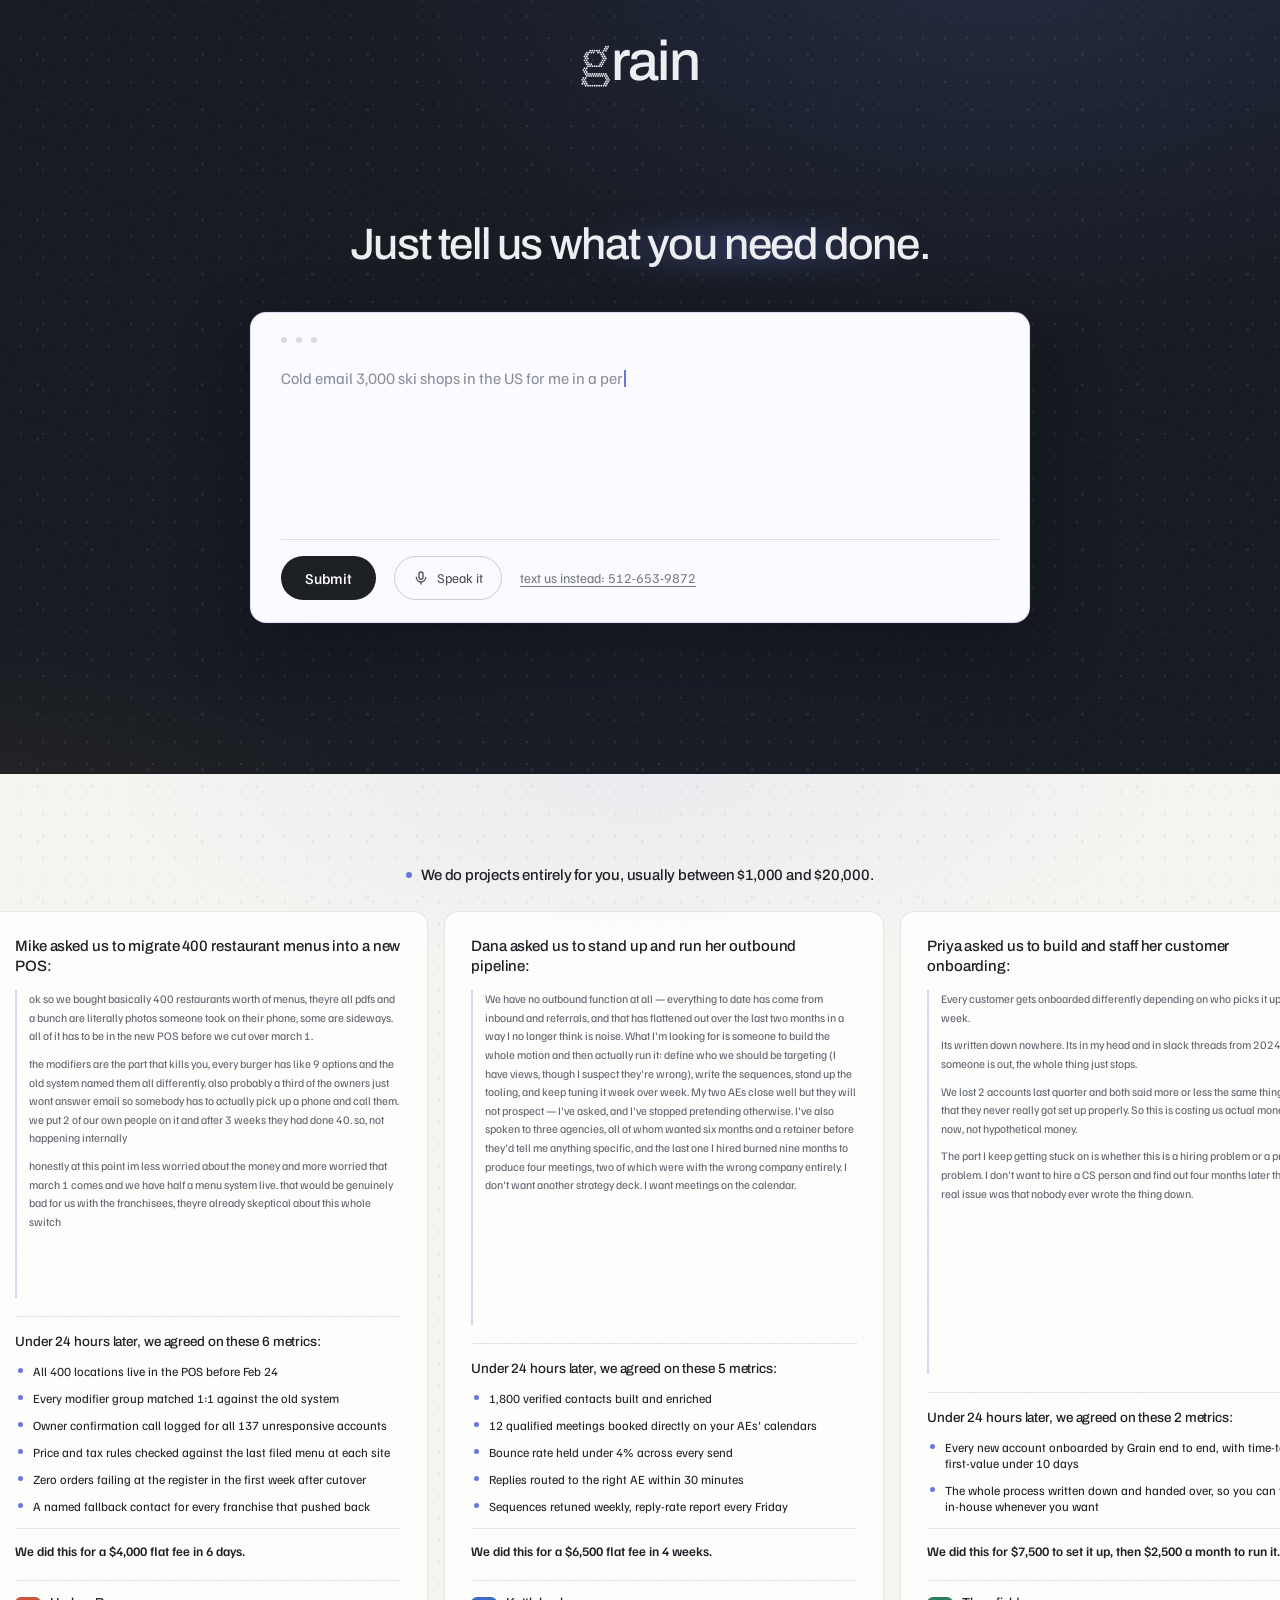
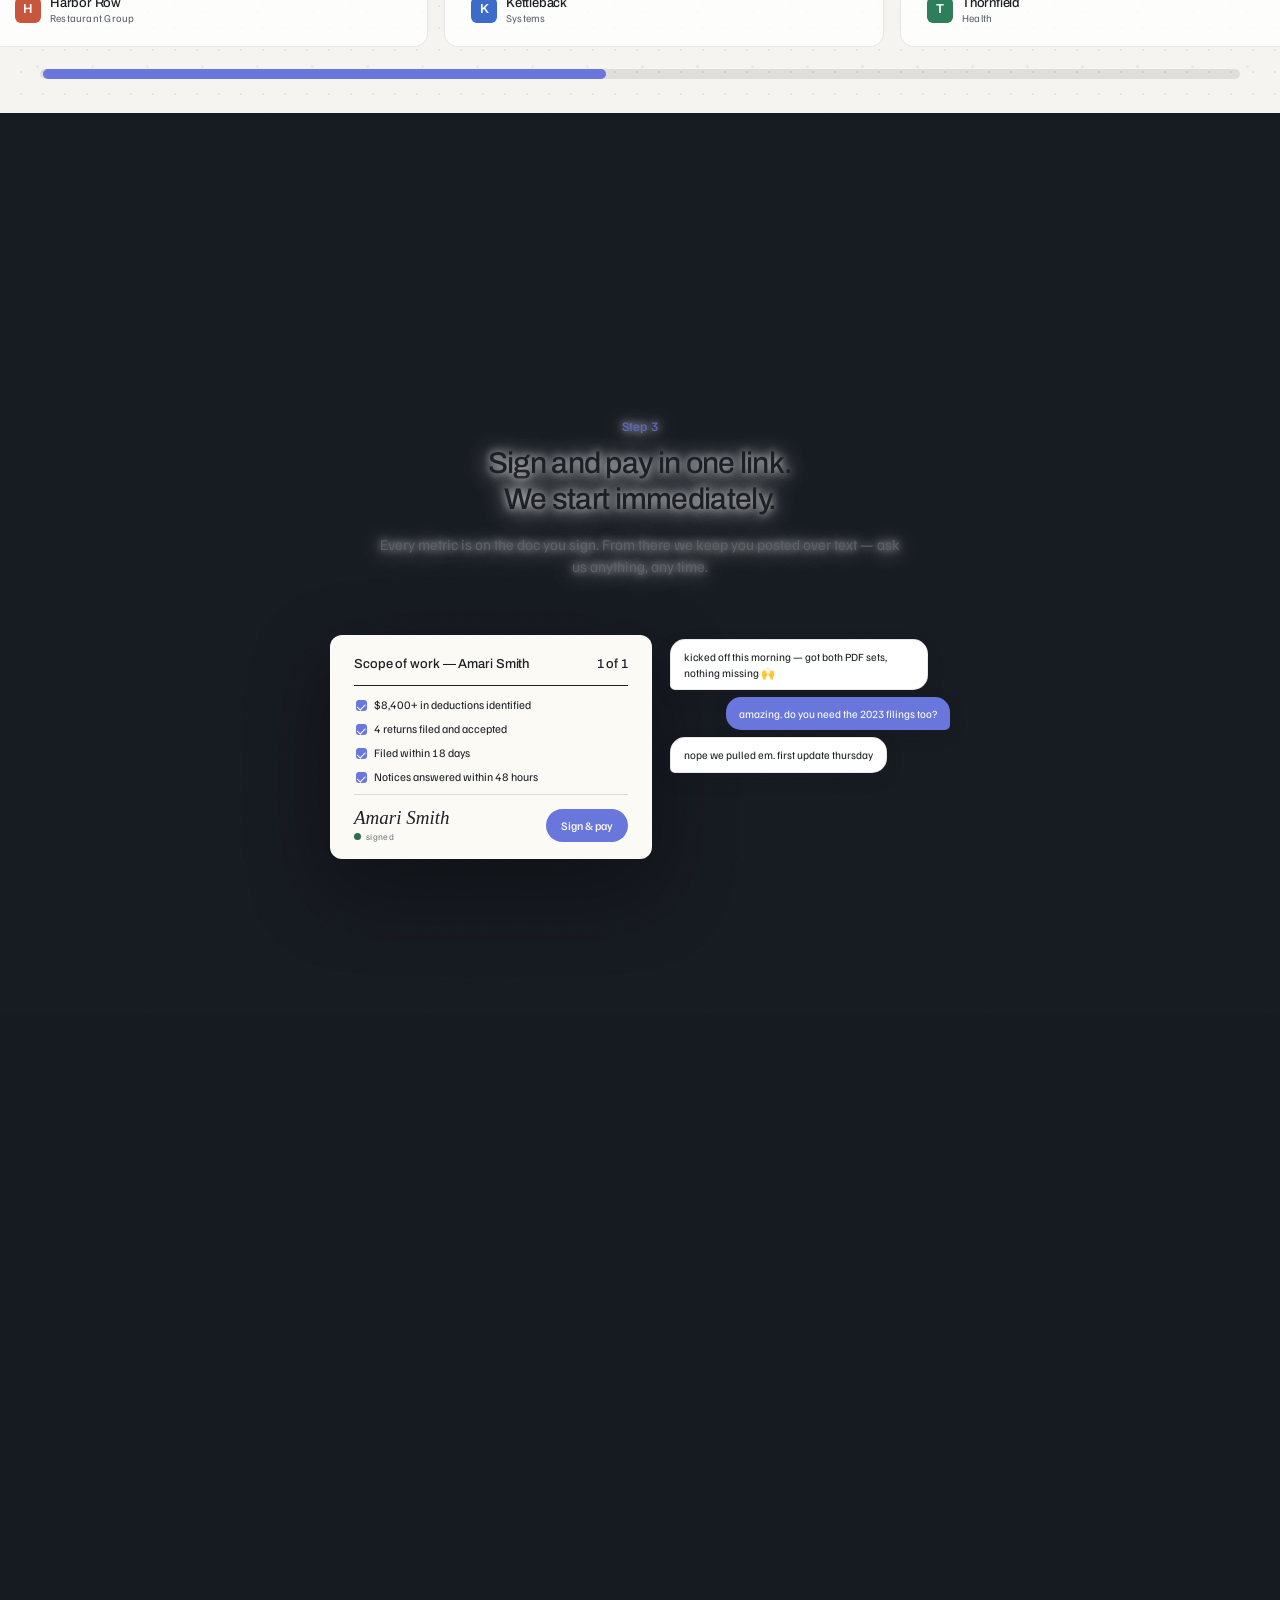
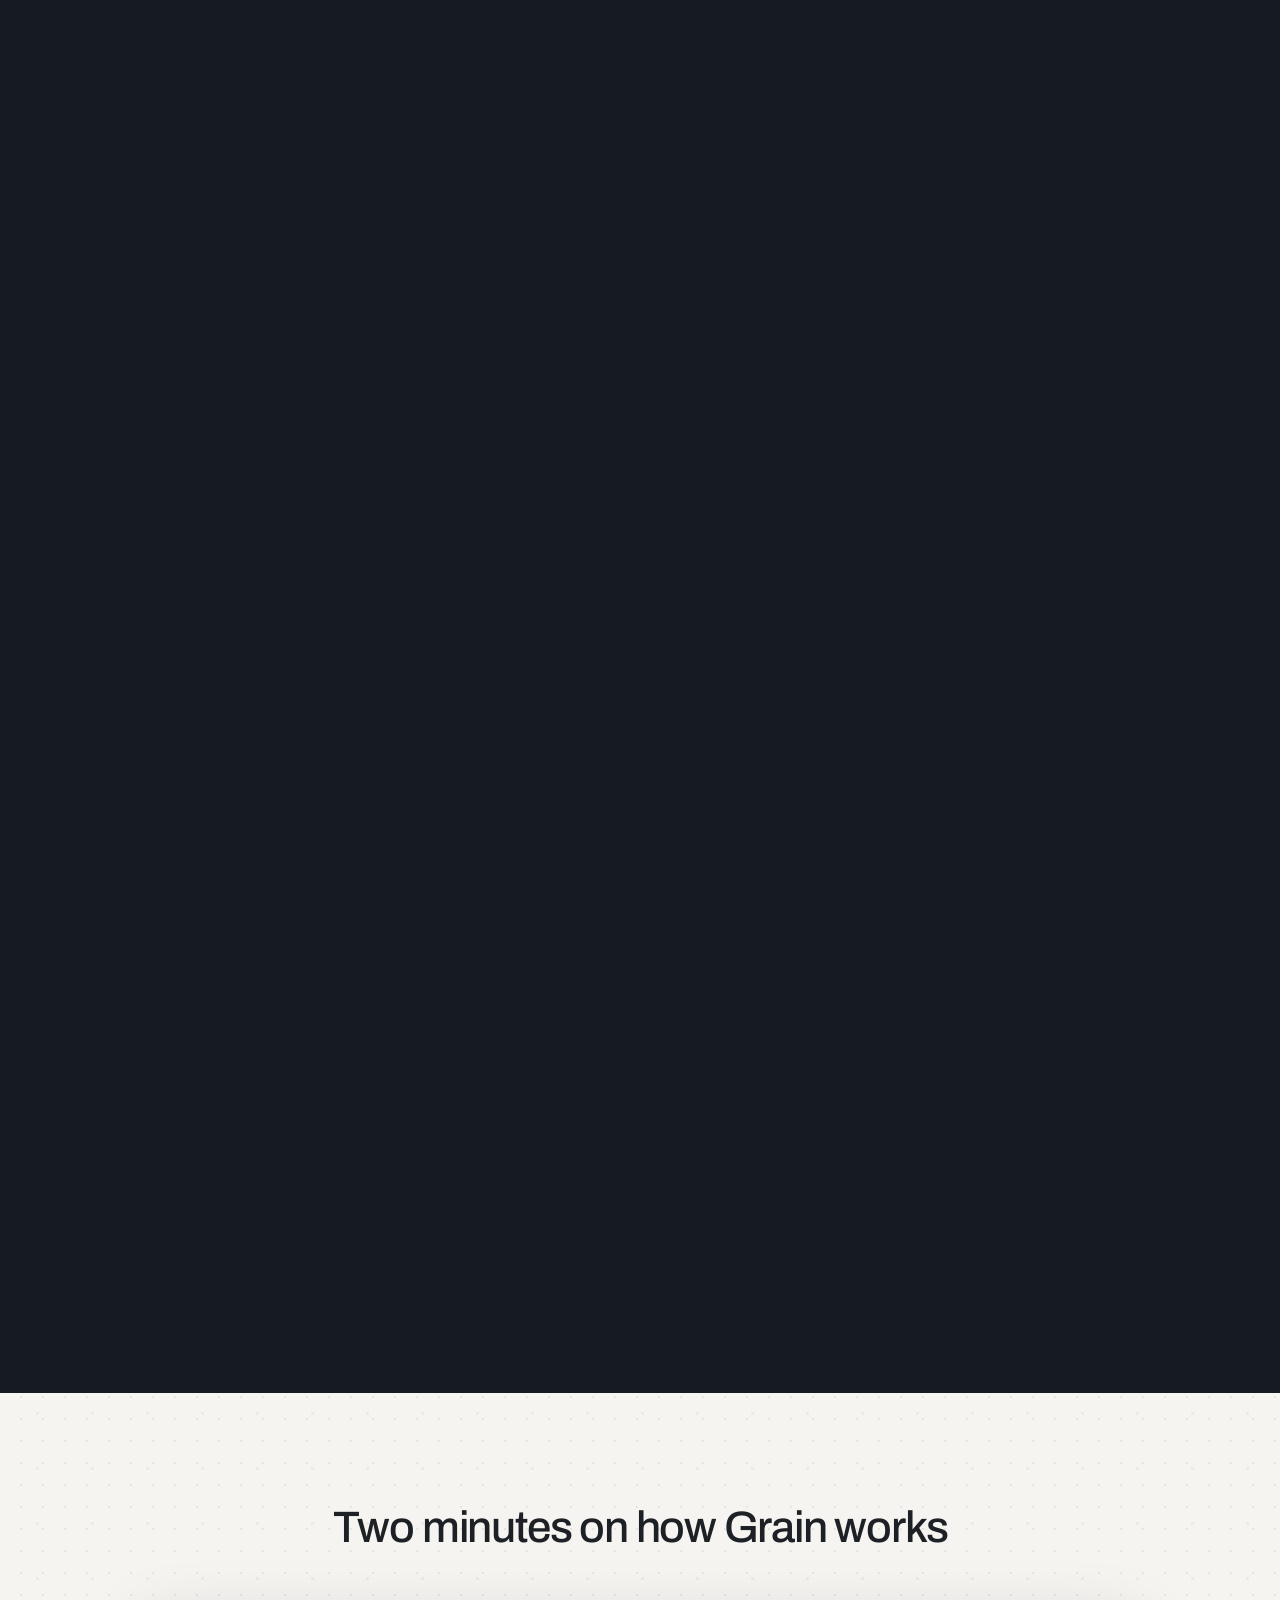
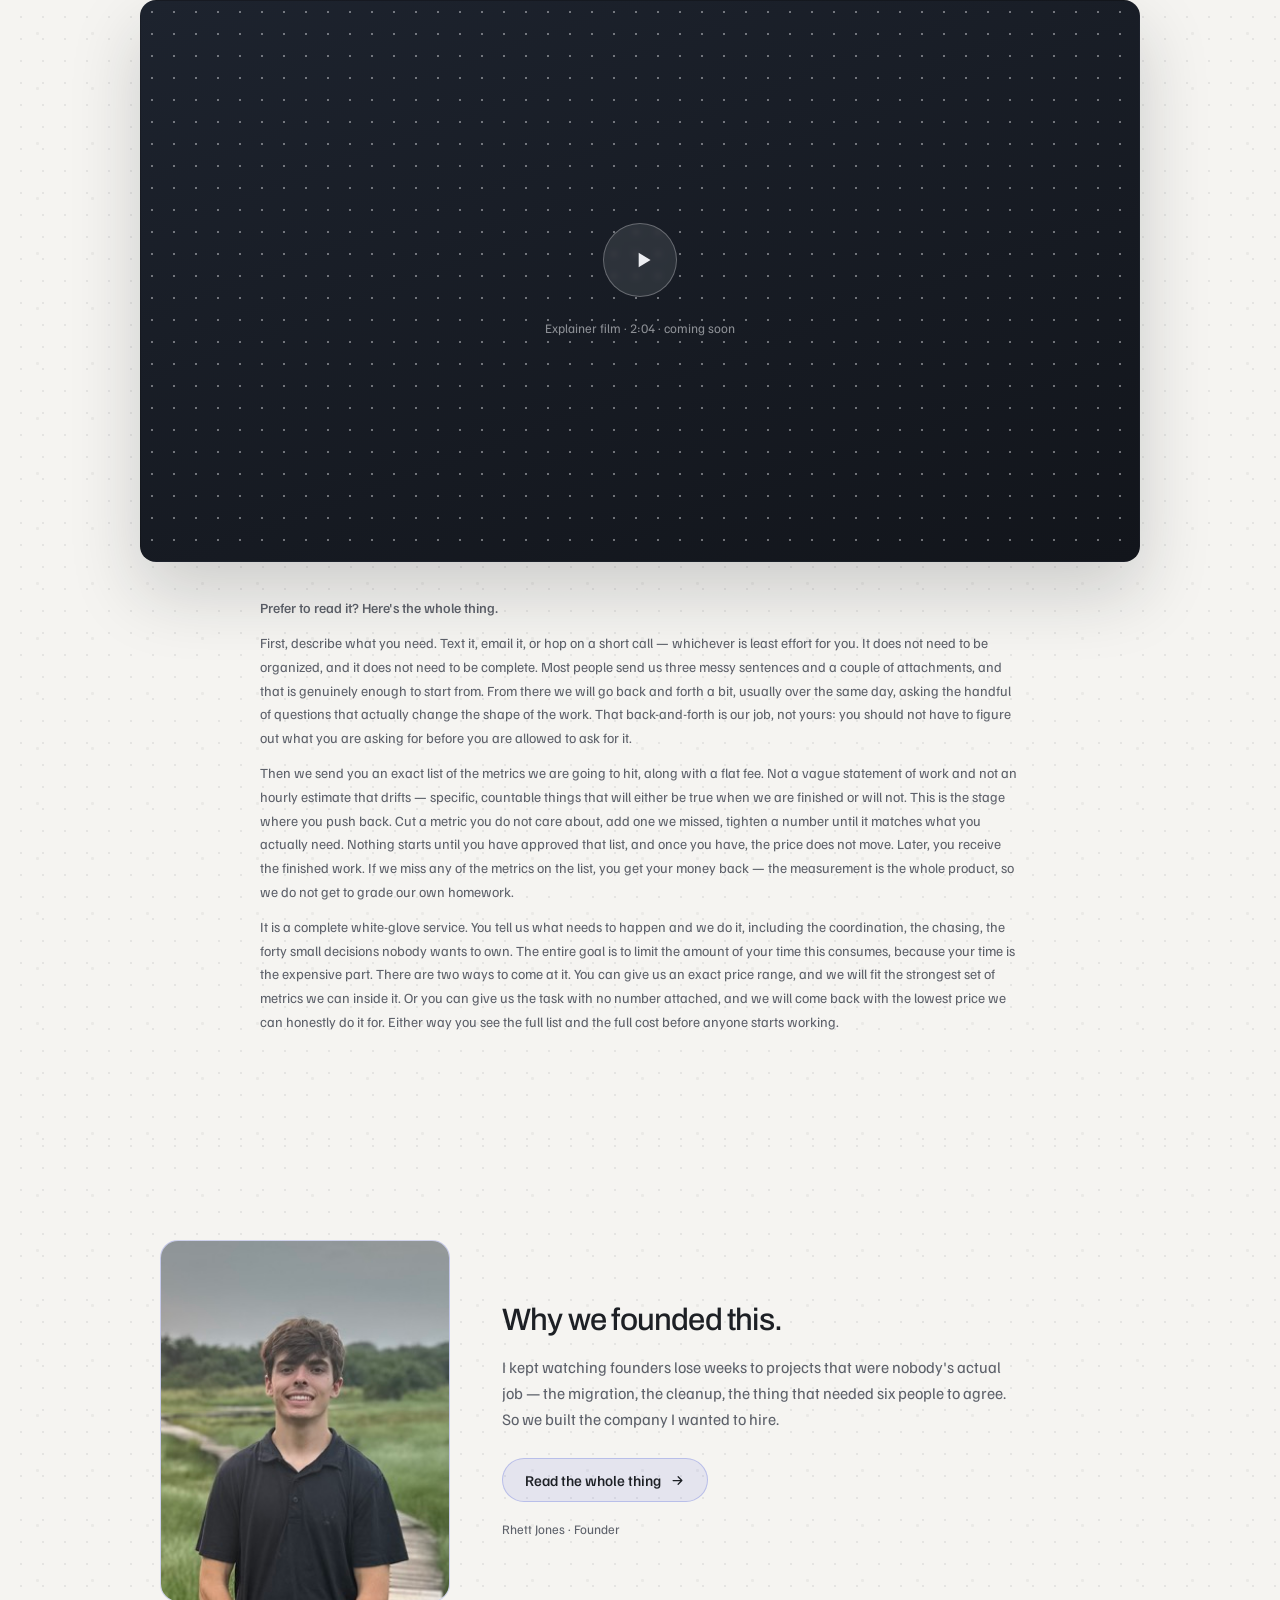
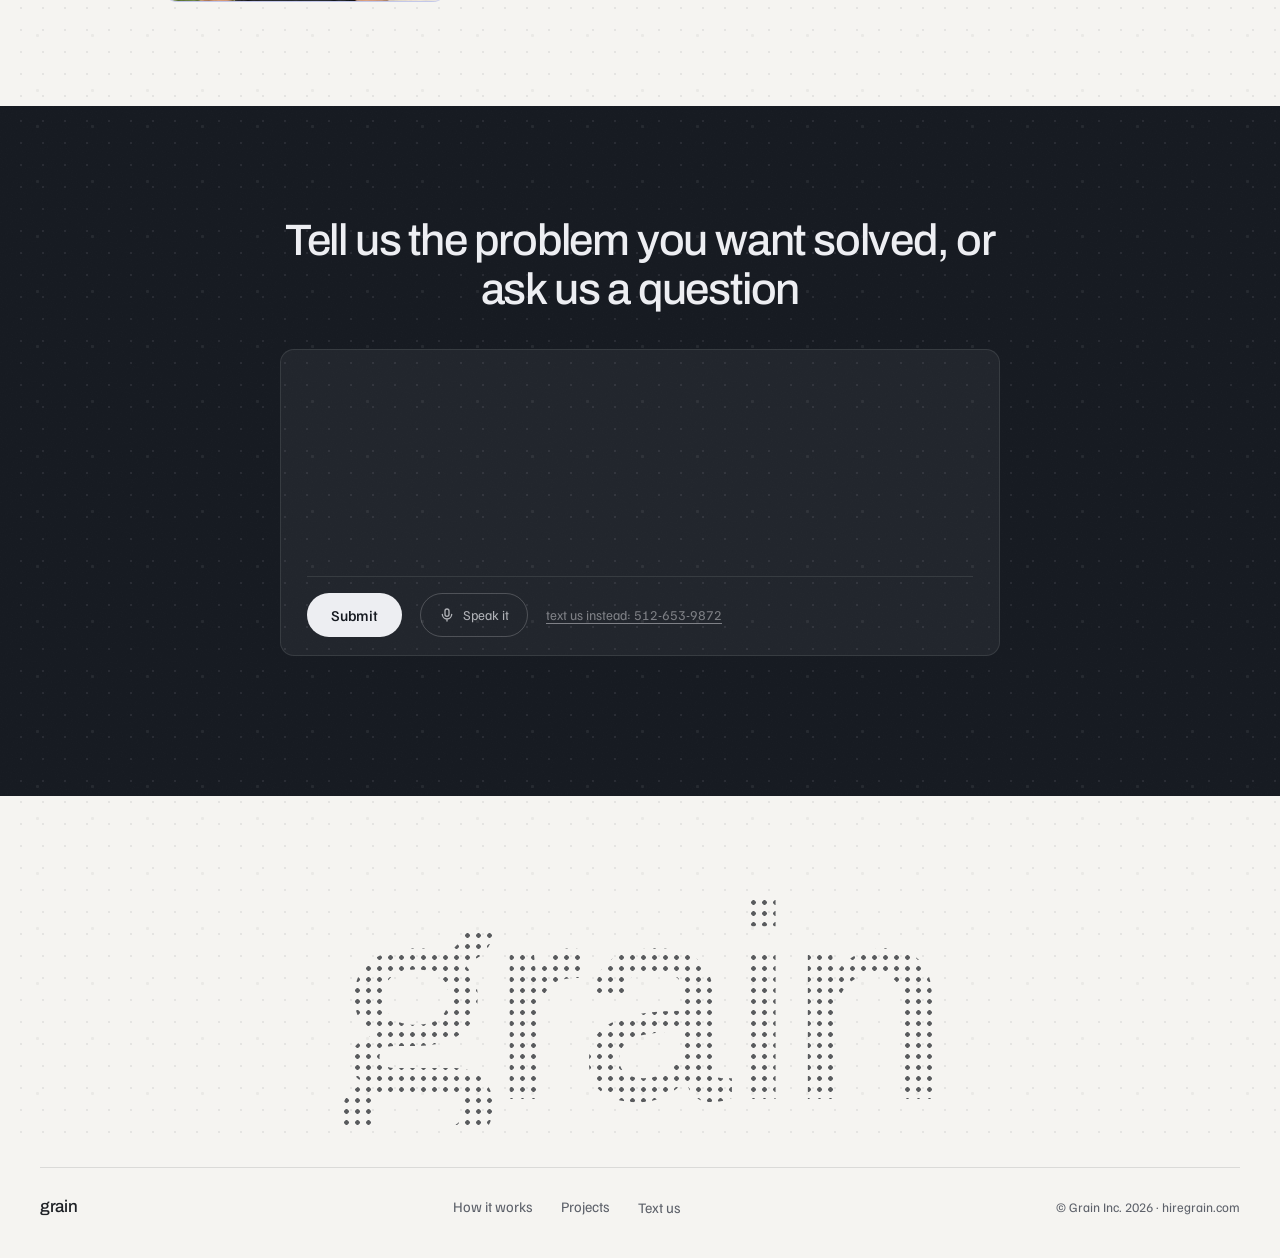
==== commit 79970c29: "Make the how-it-works section work on phones The three demo panels were display:none below 960px, so" ====
--- a/index.html
+++ b/index.html
@@ -104,6 +104,12 @@
   .mcap.m2 .sm { font-family:var(--sans); font-size:17px; letter-spacing:-0.1px; line-height:1.45; text-transform:none; color:var(--td); opacity:.92; max-width:360px; margin-left:auto; margin-top:18px; }
   .mcap.m1 { left:8%; top:38%; color:var(--td); }
   .mcap.m2 { right:8%; top:42%; color:var(--td); text-align:right; max-width:380px; }
+  /* a soft scrim so the caption reads over the moving dot field */
+  .mcap.m2::before { content:''; position:absolute; inset:-54px -60px; z-index:-1; pointer-events:none;
+    border-radius:50%; backdrop-filter:blur(10px); -webkit-backdrop-filter:blur(10px);
+    background:radial-gradient(closest-side, rgba(14,17,23,0.88), rgba(14,17,23,0.62) 58%, transparent 80%);
+    -webkit-mask-image:radial-gradient(closest-side, #000 62%, transparent 88%);
+    mask-image:radial-gradient(closest-side, #000 62%, transparent 88%); }
   .mcap.m3 { left:50%; top:34%; transform:translateX(-50%); color:var(--ink); text-align:center; max-width:560px;
     text-shadow:0 2px 24px rgba(245,244,241,0.9), 0 0 8px rgba(245,244,241,0.8); }
   .mcap.m0 { left:50%; top:20%; transform:translateX(-50%); text-align:center; color:var(--td);
@@ -129,31 +135,36 @@
   .p3 { left:50%; top:58%; transform:translateX(-50%); width:min(620px, 88vw); }
   .signrow { display:grid; grid-template-columns:1.15fr 1fr; gap:18px; align-items:start; }
   .signlist { list-style:none; margin:0 0 14px; padding:0; }
-  .signlist li { position:relative; font-size:11.5px; line-height:1.3; color:#1D2025;
-    padding:0 0 0 20px; margin-bottom:9px; }
-  .signlist li::before { content:''; position:absolute; left:2px; top:2px; width:11px; height:11px;
+  /* the signed doc reads as complete — it does not use the staged reveal
+     that .pdoc li inherits from the quote card */
+  .pdoc .signlist li { position:relative; font-size:11.5px; line-height:1.3; color:#1D2025;
+    padding:0 0 0 20px; margin-bottom:9px; opacity:1; transform:none; transition:none; }
+  .pdoc .signlist li::before { content:''; position:absolute; left:2px; top:2px; width:11px; height:11px;
     border-radius:3px; background:rgb(var(--accent)); }
-  .signlist li::after { content:''; position:absolute; left:5.4px; top:4.4px; width:3.5px; height:6.5px;
+  .pdoc .signlist li::after { content:''; position:absolute; left:5.4px; top:4.4px; width:3.5px; height:6.5px;
     border:solid #fff; border-width:0 1.6px 1.6px 0; transform:rotate(43deg); }
   .signfoot { display:flex; align-items:center; justify-content:space-between; gap:12px;
     border-top:1px solid rgba(29,32,37,0.14); padding-top:13px; }
   .signsig em { display:block; font-family:'Snell Roundhand','Apple Chancery',cursive; font-style:italic;
     font-size:19px; color:#1D2025; line-height:1; }
-  .signsig i { font-family:var(--sans); font-style:normal; font-size:9px; color:#767B85; letter-spacing:.04em; }
+  .signsig i { display:flex; align-items:center; gap:5px; font-family:var(--sans); font-style:normal;
+    font-size:9px; color:#767B85; letter-spacing:.04em; margin-top:3px; }
+  .signsig .pulse { width:7px; height:7px; border-radius:50%; background:#2E6B4F; flex:none;
+    animation:ppulse 1.6s var(--ease) infinite; }
   .signbtn { font-family:var(--sans); font-weight:500; font-size:11.5px; color:#FBFAFE;
     background:rgb(var(--accent)); border-radius:20px; padding:8px 15px; white-space:nowrap; }
   .thread { display:flex; flex-direction:column; gap:7px; padding-top:4px; }
   .tbub { font-family:var(--sans); font-size:11px; line-height:1.4; padding:9px 13px; border-radius:15px;
     max-width:92%; opacity:0; transform:translateY(8px);
-    box-shadow:0 6px 18px rgba(22,26,33,0.10);
-    transition:opacity .45s var(--ease), transform .45s var(--ease); }
+    box-shadow:0 6px 18px rgba(22,26,33,0.10); }
   .tbub.them { background:#fff; color:#1D2025; border:1px solid rgba(29,32,37,0.10);
     border-bottom-left-radius:5px; align-self:flex-start; }
   .tbub.me { background:rgb(var(--accent)); color:#fff; border-bottom-right-radius:5px; align-self:flex-end; }
-  .mpanel.play .tbub { opacity:1; transform:none; }
-  .mpanel.play .tbub:nth-child(1) { transition-delay:.55s; }
-  .mpanel.play .tbub:nth-child(2) { transition-delay:1.15s; }
-  .mpanel.play .tbub:nth-child(3) { transition-delay:1.75s; }
+  @keyframes revealup { to { opacity:1; transform:none; } }
+  .mpanel.play .tbub { animation:revealup .45s var(--ease) forwards; }
+  .mpanel.play .tbub:nth-child(1) { animation-delay:.55s; }
+  .mpanel.play .tbub:nth-child(2) { animation-delay:1.15s; }
+  .mpanel.play .tbub:nth-child(3) { animation-delay:1.75s; }
   .bframe { position:relative; background:#10141B; border:1px solid var(--line-d); border-radius:12px; overflow:hidden; }
   .bbar { display:flex; align-items:center; gap:6px; height:30px; padding:0 12px; background:#1A202B; }
   .bbar i { width:8px; height:8px; border-radius:50%; background:rgba(237,238,242,0.22); }
@@ -174,34 +185,36 @@
   .pdoc ul { list-style:none; margin:0; padding:0; }
   .pdoc li { font-size:13.5px; line-height:1.55; padding:5px 0 5px 20px; position:relative; opacity:0; transform:translateY(6px); transition:opacity .45s var(--ease), transform .45s var(--ease); }
   .pdoc li::before { content:''; position:absolute; left:2px; top:12px; width:6px; height:6px; border-radius:50%; background:#8F5F1E; }
-  .mpanel.play .pdoc li { opacity:1; transform:none; }
-  .mpanel.play .pdoc li:nth-child(1){transition-delay:.15s} .mpanel.play .pdoc li:nth-child(2){transition-delay:.45s}
-  .mpanel.play .pdoc li:nth-child(3){transition-delay:.75s} .mpanel.play .pdoc li:nth-child(4){transition-delay:1.05s}
-  .mpanel.play .pdoc li:nth-child(5){transition-delay:1.35s}
+  .mpanel.play .pdoc li { animation:revealup .45s var(--ease) forwards; }
+  .mpanel.play .pdoc li:nth-child(1){animation-delay:.15s} .mpanel.play .pdoc li:nth-child(2){animation-delay:.45s}
+  .mpanel.play .pdoc li:nth-child(3){animation-delay:.75s} .mpanel.play .pdoc li:nth-child(4){animation-delay:1.05s}
+  .mpanel.play .pdoc li:nth-child(5){animation-delay:1.35s}
   .pdoc-foot { display:flex; justify-content:space-between; align-items:baseline; border-top:1px solid rgba(29,32,37,0.16); margin-top:12px; padding-top:11px; font-family:var(--mono); }
   .pdoc-foot span { font-size:9.5px; letter-spacing:.13em; color:#5D616A; }
   .pdoc-foot b { font-size:17px; color:#8F5F1E; font-weight:500; opacity:0; transition:opacity .4s var(--ease) 1.7s; }
   .mpanel.play .pdoc-foot b { opacity:1; }
+  .mkicker { font-family:var(--sans); font-weight:500; font-size:11.5px; color:#5D616A; margin-bottom:11px; }
   .mgrid { display:grid; grid-template-columns:repeat(2, 1fr); gap:10px; }
   .mbox { position:relative; overflow:hidden; border-radius:10px; padding:15px 16px 17px;
     background:rgba(29,32,37,0.035); border:1px solid rgba(29,32,37,0.10);
-    opacity:0; transform:translateY(12px) scale(.96);
-    transition:opacity .5s var(--ease), transform .5s var(--ease); }
+    opacity:0; transform:translateY(12px) scale(.96); }
   .mbox .mnum { display:block; font-family:var(--disp); font-weight:600; font-size:15px;
     color:rgb(var(--accent)); margin-bottom:6px; }
   .mbox .mdesc { font-size:11.5px; line-height:1.55; color:#4A4F58; }
   .mbox::after { content:''; position:absolute; left:0; bottom:0; height:2px; width:0; background:rgb(var(--accent)); opacity:.75; }
-  .mpanel.play .mbox { opacity:1; transform:none; }
-  .mpanel.play .mbox { animation:mlit 6.6s var(--ease) infinite; }
+  @keyframes boxin { to { opacity:1; transform:none; } }
+  .mpanel.play .mbox { animation:boxin .5s var(--ease) forwards, mlit 6.6s var(--ease) infinite; }
   .mpanel.play .mbox::after { animation:mline 6.6s var(--ease) infinite; }
-  .mpanel.play .mbox:nth-child(1) { transition-delay:.10s; animation-delay:.7s; }
+  .mpanel.play .mbox:nth-child(1) { animation-delay:.10s, .7s; }
   .mpanel.play .mbox:nth-child(1)::after { animation-delay:.7s; }
-  .mpanel.play .mbox:nth-child(2) { transition-delay:.22s; animation-delay:1.0s; }
+  .mpanel.play .mbox:nth-child(2) { animation-delay:.22s, 1.0s; }
   .mpanel.play .mbox:nth-child(2)::after { animation-delay:1.0s; }
-  .mpanel.play .mbox:nth-child(3) { transition-delay:.34s; animation-delay:1.3s; }
+  .mpanel.play .mbox:nth-child(3) { animation-delay:.34s, 1.3s; }
   .mpanel.play .mbox:nth-child(3)::after { animation-delay:1.3s; }
-  .mpanel.play .mbox:nth-child(4) { transition-delay:.46s; animation-delay:1.6s; }
+  .mpanel.play .mbox:nth-child(4) { animation-delay:.46s, 1.6s; }
   .mpanel.play .mbox:nth-child(4)::after { animation-delay:1.6s; }
+  .mpanel.play .mbox:nth-child(5) { animation-delay:.58s, 1.9s; }
+  .mpanel.play .mbox:nth-child(5)::after { animation-delay:1.9s; }
   @keyframes mlit {
     0%, 4% { background:rgba(29,32,37,0.035); border-color:rgba(29,32,37,0.10); }
     10%, 44% { background:rgba(var(--accent),0.10); border-color:rgba(var(--accent),0.45); }
@@ -221,11 +234,43 @@
   .pdoc-status { display:flex; align-items:center; gap:8px; margin-top:14px; font-size:12.5px; color:#5D616A; }
   .pdoc-status .pulse { width:7px; height:7px; border-radius:50%; background:#2E6B4F; animation:ppulse 1.6s var(--ease) infinite; }
   @keyframes ppulse { 0%,100% { box-shadow:0 0 0 0 rgba(46,107,79,0.5); } 50% { box-shadow:0 0 0 6px rgba(46,107,79,0); } }
+  /* On phones the scroll-scrubbed morph becomes a plain stack: every caption
+     followed by the panel it describes, so the demo is actually visible. */
   @media (max-width:960px) {
-    .morph-wrap { height:220vh; }
-    .mpanel { display:none; }
-    .mcap p { font-size:21px; }
-    .mcap.m1 { left:20px; top:20%; } .mcap.m2 { right:20px; top:64%; }
+    .morph-wrap { height:auto; }
+    .morph-sticky { position:static; height:auto; overflow:visible;
+      display:flex; flex-direction:column; align-items:stretch; padding:70px 0 34px; }
+    .morph-sticky canvas { display:none; }
+
+    /* the desktop rules place these absolutely (.mcap.m0 { left:50% } etc.) and
+       out-rank this one, so the offsets have to be forced off for the stack */
+    .mcap, .mpanel { position:relative;
+      left:auto !important; right:auto !important; top:auto !important; bottom:auto !important;
+      width:100%; max-width:none;
+      opacity:1 !important; transform:none !important; padding:0 20px; }
+    .mcap { text-align:left; margin-bottom:20px; }
+    .mcap p { font-size:24px; }
+    .mcap .sm { font-size:14px; color:var(--td-mut); max-width:none; margin-left:0; }
+    .mcap.m2 { text-align:left; }
+    .mcap.m2::before { display:none; }
+    .mcap.m3 { color:var(--td); text-align:left; text-shadow:none; }
+    .mcap.m3 .sm { color:var(--td-mut); margin-left:0; }
+    .mcap.m3 .stepno { color:rgb(var(--accent)); }
+    .mcap.m0 { order:1; text-align:center; margin-bottom:54px; width:100%; }
+    .mcap.m1 { order:2; } #mp1 { order:3; }
+    .mcap.m2 { order:4; } #mp2 { order:5; }
+    .mcap.m3 { order:6; } #mp3 { order:7; }
+    .mpanel { margin-bottom:62px; }
+    #mp3 { margin-bottom:24px; }
+
+    .mgrid { grid-template-columns:1fr; }
+    .signrow { grid-template-columns:1fr; gap:16px; }
+    .pdoc { padding:18px 18px 20px; }
+    .thread { padding-left:2px; }
+    .tbub { max-width:82%; font-size:12px; }
+    .mbox .mdesc, .pdoc .signlist li { font-size:12.5px; }
+    .mkicker { font-size:12px; }
+    .marq-scroll { width:calc(100% - 40px); }
   }
 
   /* ---------- HERO ---------- */
@@ -410,6 +455,10 @@
   .band-label { display:flex; align-items:center; justify-content:center; gap:9px; font-family:var(--disp);
     font-weight:500; font-size:15px; letter-spacing:-0.2px; color:var(--ink); margin-bottom:24px; text-align:center; }
   .band-label::before { content:''; width:6px; height:6px; border-radius:50%; background:rgb(var(--accent)); }
+  @media (max-width: 760px) {
+    .band-label { display:block; padding:0 24px; }
+    .band-label::before { display:inline-block; vertical-align:middle; margin:0 8px 3px 0; }
+  }
   .marquee { overflow-x:auto; overflow-y:hidden; position:relative;
     user-select:none; -webkit-user-select:none;
     scrollbar-width:none; -ms-overflow-style:none; }
@@ -421,7 +470,7 @@
   .marq-thumb:active { cursor:grabbing; background:#5C67C4; }
   .marq-track { display:flex; gap:16px; width:max-content; align-items:stretch; }
   @keyframes marq { to { transform:translateX(-50%); } }
-  .tile { background:rgba(255,255,255,0.80); border:1px solid var(--line-l); border-radius:14px; padding:24px 26px 22px; width:440px; flex:none; display:flex; flex-direction:column; transition:border-color .2s var(--ease); }
+  .tile { background:rgba(255,255,255,0.80); border:1px solid var(--line-l); border-radius:14px; padding:24px 26px 22px; width:min(440px, 82vw); flex:none; display:flex; flex-direction:column; transition:border-color .2s var(--ease); }
   .tile .d { font-size:11.5px; line-height:1.62; color:var(--ink-sub); margin-top:12px; flex:1;
     padding-left:12px; border-left:2px solid rgba(var(--accent),0.28); }
   .tile .d p { margin:0 0 9px; }
@@ -454,6 +503,9 @@
   .on-dark .sec-sub, .dusk-cta .sec-sub { color:var(--td-sub); }
 
   .steps-belt { padding:110px 0 110px; }
+  .steps-belt .sec-head h2 { animation:hueshift 4.4s var(--ease) infinite; }
+  @keyframes hueshift { 0%, 100% { color:var(--ink); } 50% { color:#5A63C8; } }
+  @media (prefers-reduced-motion: reduce) { .steps-belt .sec-head h2 { animation:none; } }
   .vid { max-width:1000px; margin:48px auto 0; }
   .vid-frame { position:relative; aspect-ratio:16/9; border-radius:16px; overflow:hidden;
     background:linear-gradient(160deg, #1D232E, #12151B);
@@ -612,6 +664,10 @@
     .vid-script { margin-top:26px; }
     .close-card { padding:56px 24px; }
     .dark-panel { padding:56px 22px 40px; border-radius:20px; }
+    .foot-giant { padding:56px 0 4px; }
+    .foot-giant .gword { font-size:clamp(76px, 25vw, 140px);
+      background-image:radial-gradient(rgba(29,32,37,0.72) 1.15px, transparent 1.65px);
+      background-size:6px 6px; }
     .foot-row { flex-direction:column; gap:16px; }
     .fielddots, .wash, .seam .mx1, .seam .mx2 { background-attachment:scroll; }
   }
@@ -757,40 +813,44 @@
       <span class="m0-rule" aria-hidden="true"></span>
       <p>How it works</p>
       <span class="wm how-wm" id="howWm" aria-hidden="true"><span class="gslot"><span class="ghost">g</span></span>rain</span>
-      <span class="m0-sub">three steps · one price</span>
     </div>
     <div class="mcap m1"><p><em class="stepno">Step 1</em>Send us a rough description.</p></div>
-    <div class="mcap m2"><p><em class="stepno">Step 2</em>We'll send you an exact list of what we'll do, and an exact price — usually two quotes, so you pick what's best.</p><span class="sm">We only take the fee if we hit all the metrics. Feel free to edit the metrics with us at this stage.</span></div>
+    <div class="mcap m2"><p><em class="stepno">Step 2</em>We'll send you an exact list of what we'll do, and an exact price — usually two quotes, so you pick what's best.</p></div>
     <div class="mcap m3"><p><em class="stepno">Step 3</em>Sign and pay in one link.<br>We start immediately.</p><span class="sm">Every metric is on the doc you sign. From there we keep you posted over text — ask us anything, any time.</span></div>
     <div class="mpanel p1" id="mp1">
       <div class="bframe">
         <div class="bbar"><i></i><i></i><i></i><span>hiregrain.com</span></div>
         <div class="bbody">
           <div class="mini-box"><span id="btype"></span><span class="bcaret"></span></div>
-          <div class="mini-actions"><span class="mini-btn">Continue</span><span class="mini-mic">Speak it</span></div>
+          <div class="mini-actions"><span class="mini-btn">Submit</span><span class="mini-mic">Speak it</span></div>
         </div>
         <svg class="fakecursor" viewBox="0 0 24 24" width="20" height="20"><path d="M5 3l14 9-6 1-3 6z" fill="#EDEEF2" stroke="#161A21" stroke-width="1.2"/></svg>
       </div>
     </div>
     <div class="mpanel p2" id="mp2">
       <div class="pdoc">
-        <div class="pdoc-head"><span>Tax filing project for Amari Smith — Exact project metrics</span></div>
+        <div class="pdoc-head"><span>Tax filing project for Amari Smith &ndash; Quote 1 ($5,500)</span></div>
+        <div class="mkicker">Exact project metrics we will hit</div>
         <div class="mgrid">
           <div class="mbox">
-            <span class="mnum">1:</span>
+            <span class="mnum">Deductions</span>
             <p class="mdesc">At least $8,400 in deductions and credits identified across both entities. We itemize every one with the statute it comes from, so your accountant can check the work line by line.</p>
           </div>
           <div class="mbox">
-            <span class="mnum">2:</span>
+            <span class="mnum">Returns filed</span>
             <p class="mdesc">4 returns filed and accepted — 2 US federal and 2 foreign. You get the stamped confirmation for each one, plus a one-page summary of what was reported where.</p>
           </div>
           <div class="mbox">
-            <span class="mnum">3:</span>
+            <span class="mnum">Timeline</span>
             <p class="mdesc">Everything filed within 18 days of you sending the last PDF, which puts it 6 weeks ahead of the deadline. A progress note every Friday until it's done.</p>
           </div>
           <div class="mbox">
-            <span class="mnum">4:</span>
-            <p class="mdesc">Any agency notice answered within 48 hours, for 30 days after filing. Includes up to 3 hours with your accountant, scheduled within 5 business days of your asking.</p>
+            <span class="mnum">30 days continued</span>
+            <p class="mdesc">Any agency notice answered within 48 hours, for a full 30 days after filing. You forward it, we handle it — no new scope, no new invoice.</p>
+          </div>
+          <div class="mbox">
+            <span class="mnum">Accountant time</span>
+            <p class="mdesc">Up to 3 hours with your accountant, scheduled within 5 business days of your asking, so they can walk the return line by line with us.</p>
           </div>
         </div>
       </div>
@@ -806,10 +866,9 @@
             <li>Notices answered within 48 hours</li>
           </ul>
           <div class="signfoot">
-            <span class="signsig"><em>Amari Smith</em><i>signed</i></span>
+            <span class="signsig"><em>Amari Smith</em><i><span class="pulse"></span>signed</i></span>
             <span class="signbtn">Sign &amp; pay</span>
           </div>
-          <div class="pdoc-status"><span class="pulse"></span>Signed · work started today</div>
         </div>
         <div class="thread">
           <div class="tbub them">kicked off this morning — got both PDF sets, nothing missing 🙌</div>
@@ -827,7 +886,6 @@
   <div class="wrap">
     <div class="steps-belt" id="how">
       <div class="sec-head" style="padding-top:0;">
-        <span class="label rv">The process</span>
         <h2 class="rv rv2">Two minutes on how Grain works</h2>
       </div>
 
@@ -1026,7 +1084,20 @@
     expected = lane.scrollLeft;
     paint();
   });
-  ['wheel', 'touchstart', 'keydown'].forEach(e => lane.addEventListener(e, touch, { passive: true }));
+  // A mouse press is deliberate. A finger is only deliberate once it moves
+  // sideways or lifts as a tap — scrolling the page past this lane is not.
+  lane.addEventListener('pointerdown', e => { if (e.pointerType === 'mouse') touch(); });
+  let tx = 0, ty = 0, tMoved = false;
+  lane.addEventListener('touchstart', e => {
+    const t = e.touches[0]; tx = t.clientX; ty = t.clientY; tMoved = false;
+  }, { passive: true });
+  lane.addEventListener('touchmove', e => {
+    const t = e.touches[0];
+    const dx = Math.abs(t.clientX - tx), dy = Math.abs(t.clientY - ty);
+    if (dx > 8 || dy > 8) tMoved = true;
+    if (dx > dy && dx > 8) touch();
+  }, { passive: true });
+  lane.addEventListener('touchend', () => { if (!tMoved) touch(); }, { passive: true });
 
   function paint() {
     const span = half() || 1;
@@ -1368,6 +1439,25 @@
       }
     }
   }
+  // Phones get the stacked layout (see the max-width:960px block): no canvas and
+  // no scroll scrubbing, just each panel played the first time it appears. The
+  // check lives in the frame loop so crossing the breakpoint mid-session works.
+  const MOBILE = matchMedia('(max-width:960px)');
+  let mobileWired = false;
+  function wireMobile() {
+    if (mobileWired) return;
+    mobileWired = true;
+    if (window.__howDissolve) window.__howDissolve(0);
+    const io = new IntersectionObserver(es => {
+      es.forEach(e => {
+        if (!e.isIntersecting) return;
+        setPanel(e.target, 1, e.target === panels[0]);
+        io.unobserve(e.target);
+      });
+    }, { threshold: 0.15 });
+    panels.forEach(el => io.observe(el));
+  }
+
   const ease = t => t < .5 ? 4 * t * t * t : 1 - Math.pow(-2 * t + 2, 3) / 2;
   const clamp01 = v => Math.max(0, Math.min(1, v));
   const lerp = (a, b, t) => a + (b - a) * t;
@@ -1375,6 +1465,7 @@
   const win = (p, a, b, c, d) => clamp01((p - a) / (b - a)) * (1 - clamp01((p - c) / (d - c)));
   let lastP = -1;
   function frame() {
+    if (MOBILE.matches) { wireMobile(); requestAnimationFrame(frame); return; }
     const vh = innerHeight;
     const rect = wrap.getBoundingClientRect();
     const total = wrap.offsetHeight - vh;
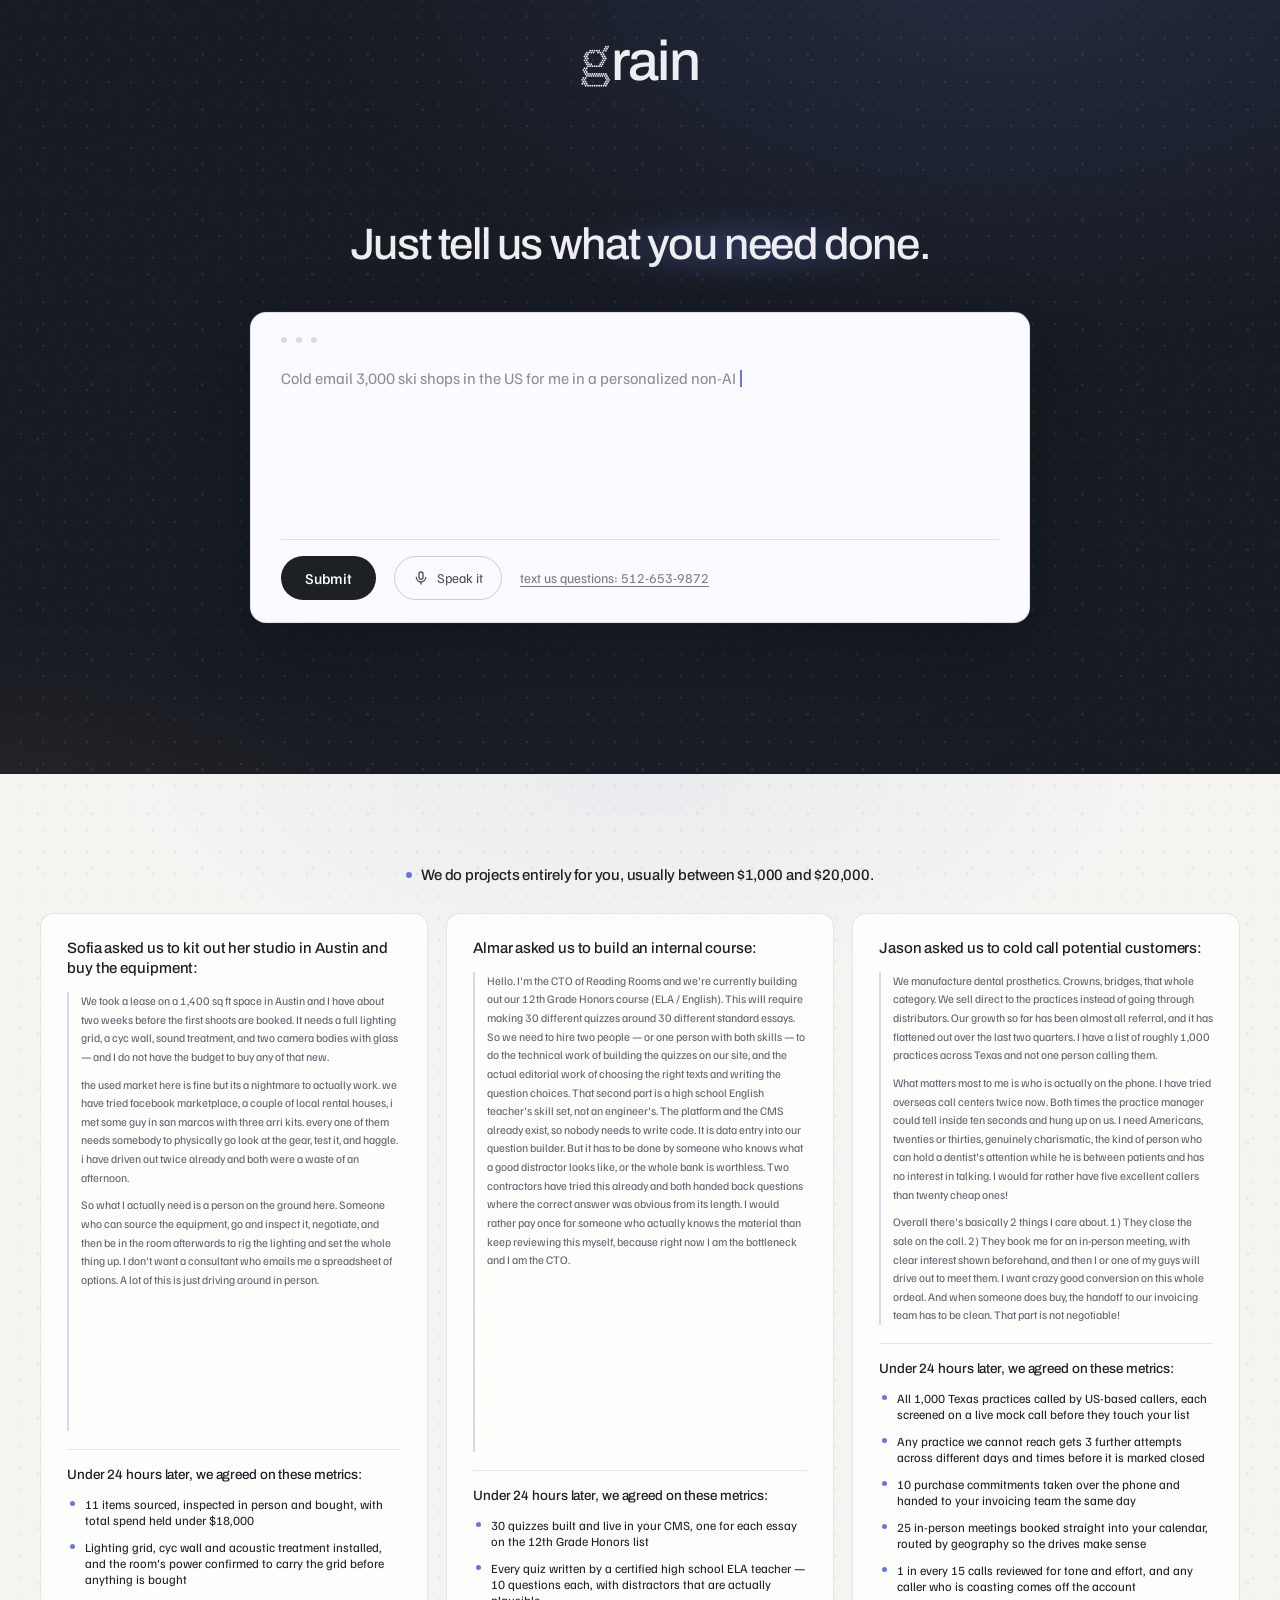
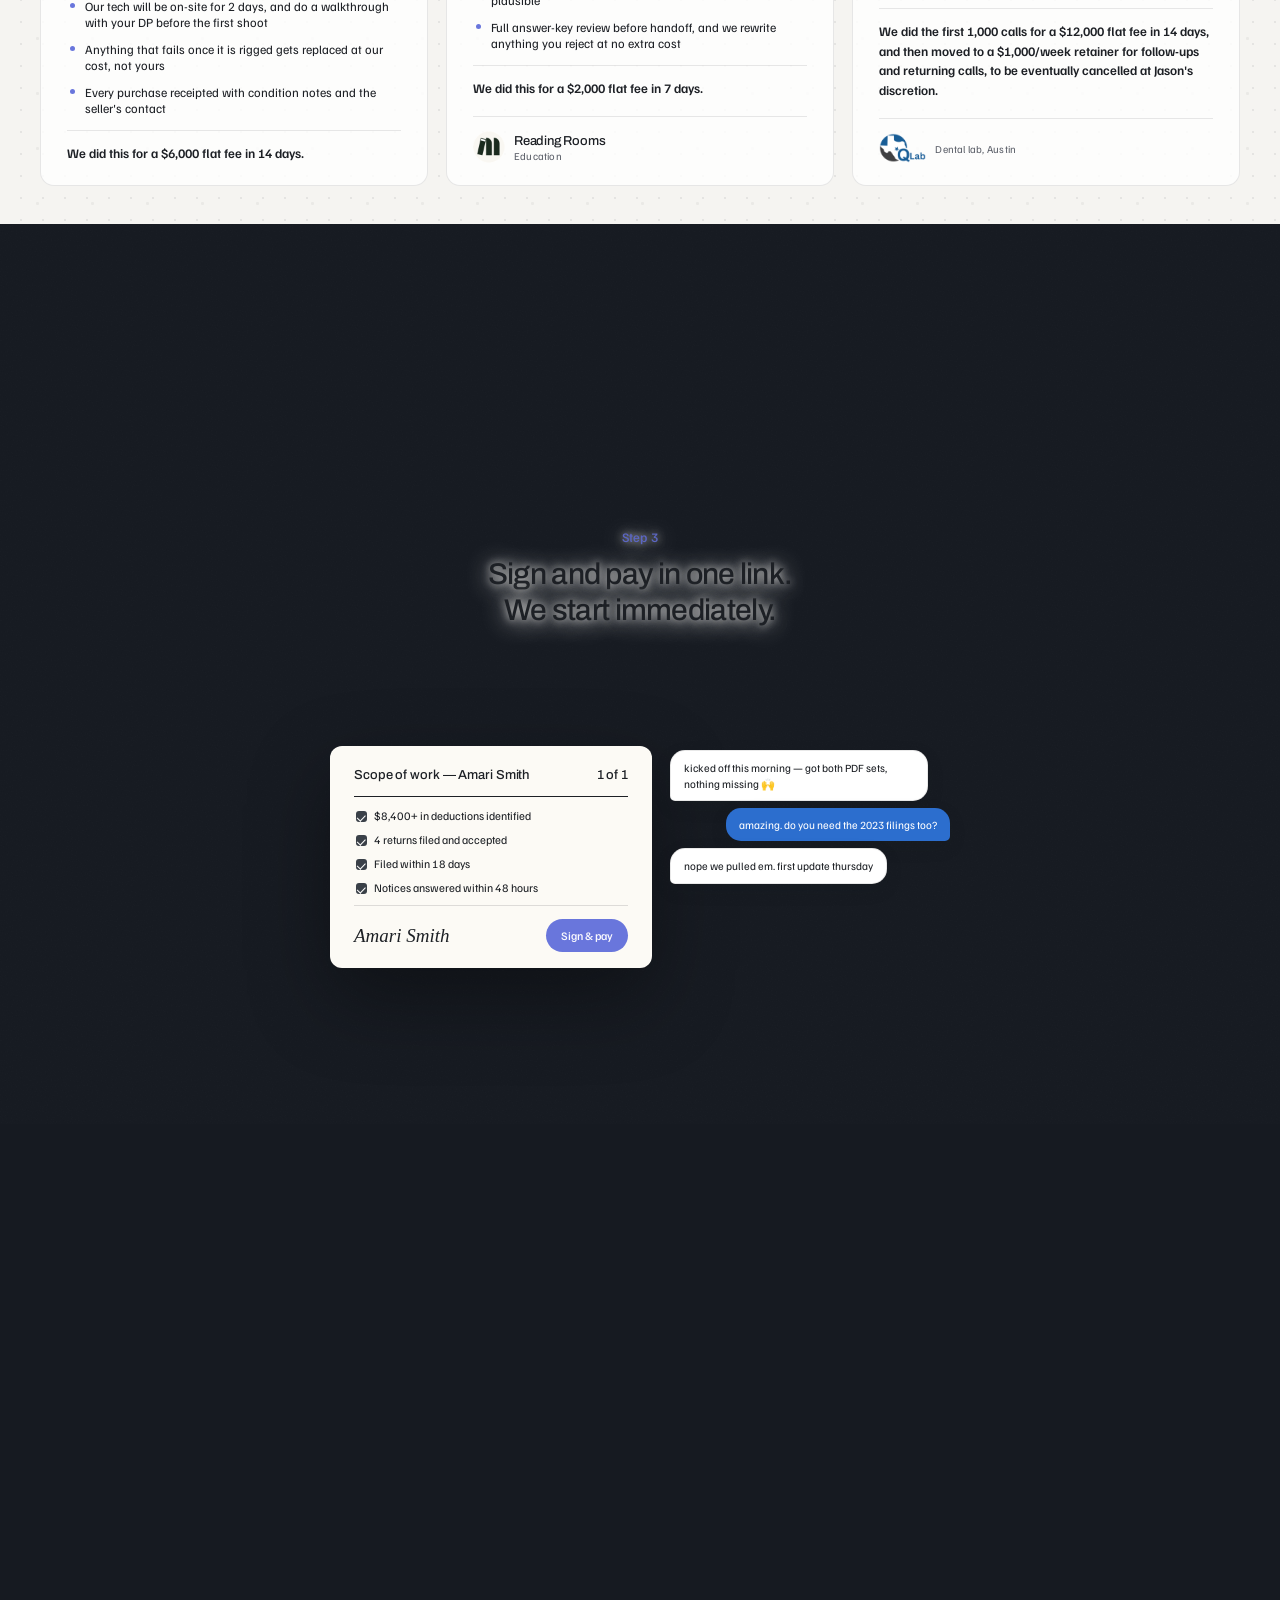
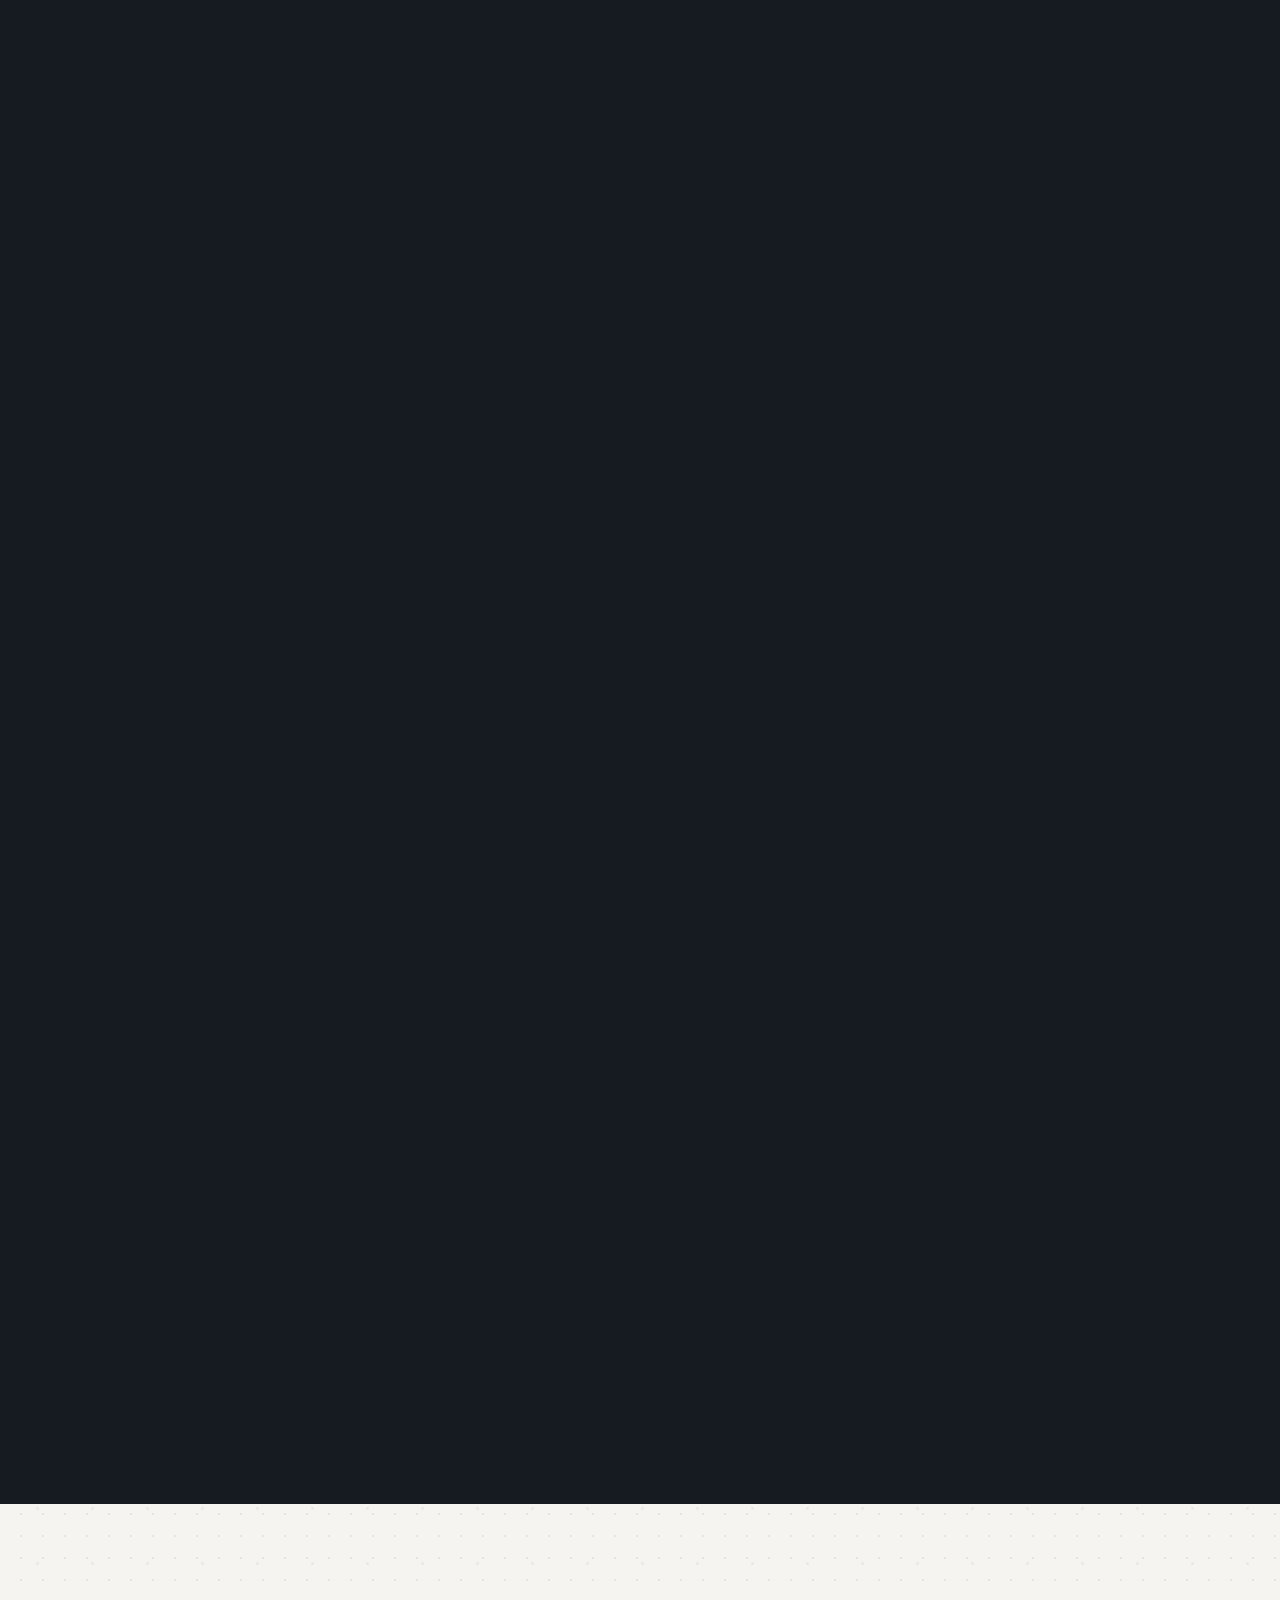
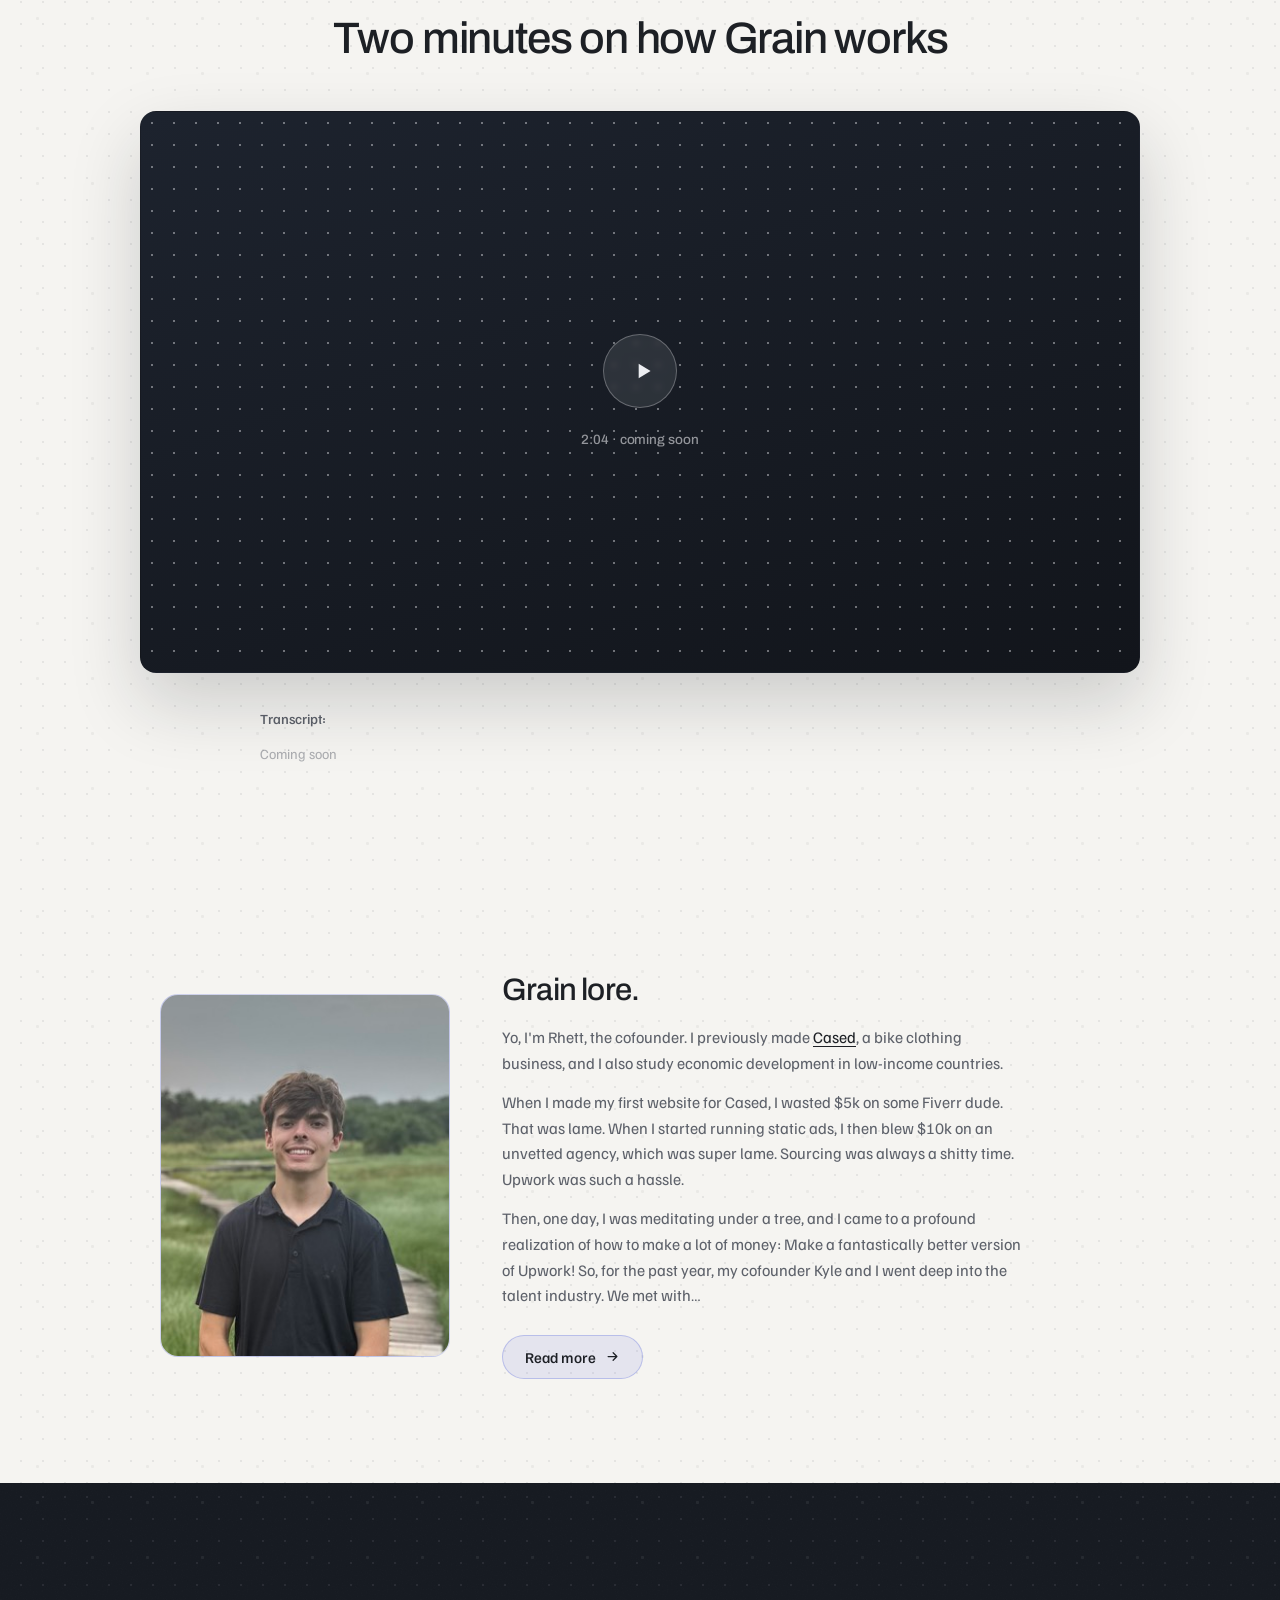
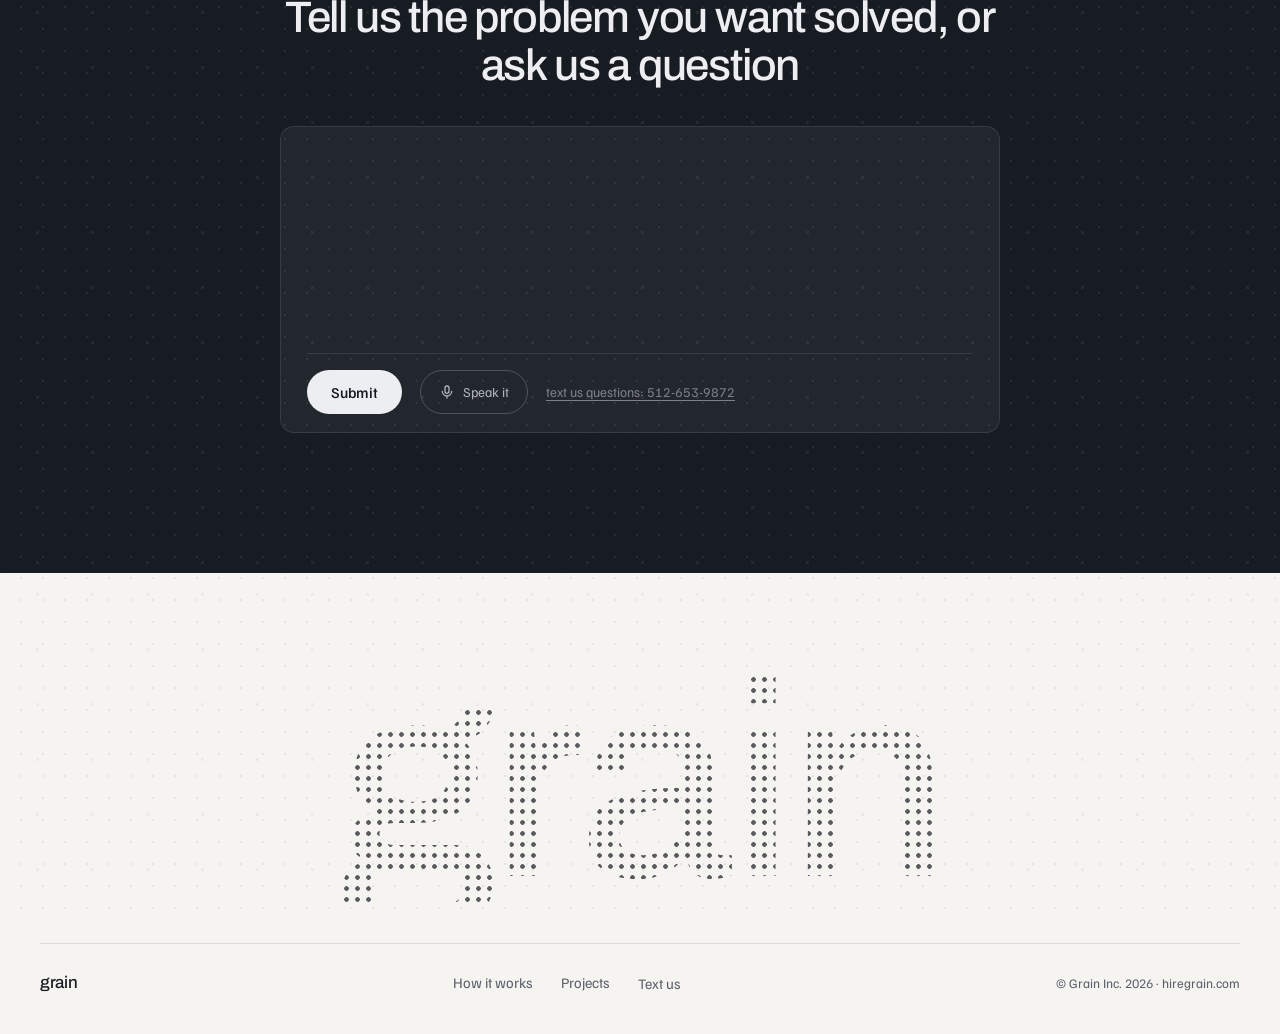
==== commit a3007fcd: "Replace the examples with three real ones, and rework the founder section - Sofia, Almar (Reading Ro" ====
--- a/index.html
+++ b/index.html
@@ -13,7 +13,7 @@
     --line-d:rgba(237,238,242,0.10);
     --td:#EDEEF2; --td-sub:rgba(237,238,242,0.70); --td-mut:rgba(237,238,242,0.45);
     --bone:#F5F4F1; --ink:#1D2025; --ink-sub:#5D616A; --line-l:rgba(29,32,37,0.10);
-    --indigo:105,118,220; --amber:232,179,107;
+    --indigo:105,118,220; --amber:232,179,107; --blue:44,110,206;
     --sans:'Familjen Grotesk',sans-serif; --disp:'Archivo',sans-serif; --mono:'IBM Plex Mono',ui-monospace,monospace;
     --accent:105,118,220;
     --ease:cubic-bezier(.4,0,.2,1);
@@ -140,17 +140,13 @@
   .pdoc .signlist li { position:relative; font-size:11.5px; line-height:1.3; color:#1D2025;
     padding:0 0 0 20px; margin-bottom:9px; opacity:1; transform:none; transition:none; }
   .pdoc .signlist li::before { content:''; position:absolute; left:2px; top:2px; width:11px; height:11px;
-    border-radius:3px; background:rgb(var(--accent)); }
+    border-radius:3px; background:#3A4048; }
   .pdoc .signlist li::after { content:''; position:absolute; left:5.4px; top:4.4px; width:3.5px; height:6.5px;
     border:solid #fff; border-width:0 1.6px 1.6px 0; transform:rotate(43deg); }
   .signfoot { display:flex; align-items:center; justify-content:space-between; gap:12px;
     border-top:1px solid rgba(29,32,37,0.14); padding-top:13px; }
   .signsig em { display:block; font-family:'Snell Roundhand','Apple Chancery',cursive; font-style:italic;
     font-size:19px; color:#1D2025; line-height:1; }
-  .signsig i { display:flex; align-items:center; gap:5px; font-family:var(--sans); font-style:normal;
-    font-size:9px; color:#767B85; letter-spacing:.04em; margin-top:3px; }
-  .signsig .pulse { width:7px; height:7px; border-radius:50%; background:#2E6B4F; flex:none;
-    animation:ppulse 1.6s var(--ease) infinite; }
   .signbtn { font-family:var(--sans); font-weight:500; font-size:11.5px; color:#FBFAFE;
     background:rgb(var(--accent)); border-radius:20px; padding:8px 15px; white-space:nowrap; }
   .thread { display:flex; flex-direction:column; gap:7px; padding-top:4px; }
@@ -159,7 +155,7 @@
     box-shadow:0 6px 18px rgba(22,26,33,0.10); }
   .tbub.them { background:#fff; color:#1D2025; border:1px solid rgba(29,32,37,0.10);
     border-bottom-left-radius:5px; align-self:flex-start; }
-  .tbub.me { background:rgb(var(--accent)); color:#fff; border-bottom-right-radius:5px; align-self:flex-end; }
+  .tbub.me { background:rgb(var(--blue)); color:#fff; border-bottom-right-radius:5px; align-self:flex-end; }
   @keyframes revealup { to { opacity:1; transform:none; } }
   .mpanel.play .tbub { animation:revealup .45s var(--ease) forwards; }
   .mpanel.play .tbub:nth-child(1) { animation-delay:.55s; }
@@ -270,7 +266,6 @@
     .tbub { max-width:82%; font-size:12px; }
     .mbox .mdesc, .pdoc .signlist li { font-size:12.5px; }
     .mkicker { font-size:12px; }
-    .marq-scroll { width:calc(100% - 40px); }
   }
 
   /* ---------- HERO ---------- */
@@ -367,8 +362,6 @@
   .parse-dots span:nth-child(4){ animation-delay:.3s; } .parse-dots span:nth-child(5){ animation-delay:.4s; }
   @keyframes settle { 0%{ transform:translateY(0);} 20%{ transform:translateY(-5px);} 40%{ transform:translateY(0);} 100%{ transform:translateY(0);} }
 
-  .quote-note { font-family:var(--disp); font-weight:500; font-size:17px; letter-spacing:-0.2px;
-    color:var(--td); margin:2px 0 4px; }
   .budget { margin-top:4px; }
   .budget-row { display:flex; align-items:center; gap:20px; margin-bottom:14px; }
   .budget-val { font-family:var(--disp); font-weight:600; font-size:24px; color:var(--td); min-width:110px; letter-spacing:-0.5px; }
@@ -400,6 +393,13 @@
   .fld label .opt { color:rgba(237,238,242,0.28); font-weight:400; }
   .fld input { width:100%; background:transparent; border:none; border-bottom:1px solid rgba(237,238,242,0.20); border-radius:0; color:var(--td); font-family:var(--sans); font-size:16.5px; padding:5px 0 10px; outline:none; transition:border-color .2s var(--ease); }
   .fld input:focus { border-color:rgba(var(--accent),0.85); }
+  .phonerow { display:flex; align-items:baseline; gap:10px; }
+  .phonerow .phone-cc { width:52px; flex:none; text-align:left; cursor:pointer;
+    color:var(--td-mut); transition:color .2s var(--ease); }
+  .phonerow .phone-cc:hover { color:var(--td); }
+  .phonerow .phone-cc.editing { cursor:text; color:var(--td); }
+  .phonerow #fPhone { flex:1; }
+  .fld.bad .phonerow input { border-color:rgba(229,160,160,0.7); }
   .fld.bad input { border-color:rgba(229,160,160,0.7); }
   .seg { display:flex; gap:8px; max-width:340px; }
   .seg button { flex:1; border:1px solid rgba(237,238,242,0.18); background:none; color:var(--td-sub); border-radius:9px; padding:10px 0; font-size:14px; cursor:pointer; font-family:var(--sans); transition:border-color .2s, color .2s, background .2s; }
@@ -459,18 +459,23 @@
     .band-label { display:block; padding:0 24px; }
     .band-label::before { display:inline-block; vertical-align:middle; margin:0 8px 3px 0; }
   }
+  .marq-band { position:relative; }
   .marquee { overflow-x:auto; overflow-y:hidden; position:relative;
-    user-select:none; -webkit-user-select:none;
-    scrollbar-width:none; -ms-overflow-style:none; }
+    scroll-behavior:smooth; scroll-snap-type:x mandatory;
+    scrollbar-width:none; -ms-overflow-style:none; padding:2px 40px 4px; }
   .marquee::-webkit-scrollbar { display:none; }
-  .marq-scroll { position:relative; height:10px; border-radius:10px; margin:22px auto 0;
-    max-width:1200px; background:rgba(29,32,37,0.10); cursor:pointer; }
-  .marq-thumb { position:absolute; top:0; left:0; height:100%; border-radius:10px;
-    background:rgb(var(--accent)); cursor:grab; }
-  .marq-thumb:active { cursor:grabbing; background:#5C67C4; }
-  .marq-track { display:flex; gap:16px; width:max-content; align-items:stretch; }
+  .marq-track { display:flex; gap:18px; align-items:stretch; width:100%; }
+  .marq-next { position:absolute; top:50%; right:14px; transform:translateY(-50%);
+    width:52px; height:52px; border-radius:50%; border:none; cursor:pointer; z-index:6;
+    display:none; place-items:center; color:#fff; background:rgb(var(--accent));
+    box-shadow:0 8px 24px rgba(var(--accent),0.45);
+    transition:transform .18s var(--ease), background .18s var(--ease); }
+  .marq-next:hover { background:#5C67C4; }
+  .marq-next:active { transform:translateY(-50%) scale(.93); }
   @keyframes marq { to { transform:translateX(-50%); } }
-  .tile { background:rgba(255,255,255,0.80); border:1px solid var(--line-l); border-radius:14px; padding:24px 26px 22px; width:min(440px, 82vw); flex:none; display:flex; flex-direction:column; transition:border-color .2s var(--ease); }
+  .tile { background:rgba(255,255,255,0.80); border:1px solid var(--line-l); border-radius:14px;
+    padding:24px 26px 22px; flex:1 1 0; min-width:0; scroll-snap-align:center;
+    display:flex; flex-direction:column; transition:border-color .2s var(--ease); }
   .tile .d { font-size:11.5px; line-height:1.62; color:var(--ink-sub); margin-top:12px; flex:1;
     padding-left:12px; border-left:2px solid rgba(var(--accent),0.28); }
   .tile .d p { margin:0 0 9px; }
@@ -486,11 +491,19 @@
     margin-top:14px; padding-top:13px; border-top:1px solid var(--line-l); }
   .tile-logo { display:flex; align-items:center; gap:9px; margin-top:18px; padding-top:14px;
     border-top:1px solid var(--line-l); }
-  .tl-mark { width:26px; height:26px; border-radius:6px; display:grid; place-items:center; flex:none;
+  .tl-mark { width:32px; height:32px; border-radius:7px; display:grid; place-items:center; flex:none;
     color:#fff; font-family:var(--disp); font-weight:600; font-size:13px; }
+  img.tl-mark { object-fit:contain; background:none; }
+  .tl-lockup { height:30px; width:auto; flex:none; object-fit:contain; }
   .tl-name { font-family:var(--disp); font-weight:500; font-size:13px; letter-spacing:-0.2px; color:var(--ink); line-height:1.25; }
   .tl-name em { display:block; font-style:normal; font-family:var(--sans); font-weight:400;
     font-size:10.5px; letter-spacing:.02em; color:var(--ink-sub); }
+  @media (max-width: 900px) {
+    .marquee { padding:2px 20px 4px; }
+    .marq-track { width:max-content; }
+    .tile { flex:0 0 84vw; }
+    .marq-next { display:grid; }
+  }
   .tile:hover { border-color:rgba(var(--accent),0.40); }
   .tile .t { font-family:var(--disp); font-size:15px; font-weight:500; line-height:1.35; color:var(--ink); }
   .tile .m { font-family:var(--sans); font-weight:500; font-size:13px; color:var(--ink); margin-top:16px; padding-top:12px; border-top:1px solid var(--line-l); }
@@ -520,11 +533,13 @@
     padding-left:5px; backdrop-filter:blur(3px);
     transition:transform .25s var(--ease), background .25s var(--ease), border-color .25s var(--ease); }
   .vid-play:hover { transform:scale(1.06); background:rgba(var(--accent),0.32); border-color:rgba(var(--accent),0.65); }
-  .vid-meta { font-family:var(--sans); font-size:13px; color:rgba(237,238,242,0.55); }
+  .vid-meta { font-family:var(--disp); font-weight:500; font-size:13.5px; letter-spacing:-0.1px;
+    color:rgba(237,238,242,0.58); }
   .vid-script { max-width:760px; margin:34px auto 0; }
   .founder-body .label { margin-bottom:14px; }
   .vid-script-label { font-family:var(--sans); font-weight:500; font-size:13px; color:rgb(var(--accent)); margin-bottom:12px; }
   .vid-script p { font-size:14px; line-height:1.7; color:var(--ink-sub); margin-bottom:11px; }
+  .vid-script .vid-soon { color:rgba(93,97,106,0.48); }
   .vid-script p:last-child { margin-bottom:0; }
   .steps { border-top:1px solid rgba(29,32,37,0.16); max-width:1000px; margin:52px auto 0; }
   .step { display:grid; grid-template-columns:90px 1fr 1.25fr; gap:40px; padding:30px 0; border-bottom:1px solid rgba(29,32,37,0.16); align-items:baseline; }
@@ -613,18 +628,15 @@
   .founder-photo.noimg .founder-fallback { display:grid; }
   .founder-body h2 { font-family:var(--disp); font-weight:500; font-size:31px; line-height:1.2;
     letter-spacing:-0.8px; margin-bottom:16px; }
-  .founder-body p { font-size:16px; line-height:1.6; color:var(--ink-sub); max-width:520px; }
+  .founder-body p { font-size:16px; line-height:1.6; color:var(--ink-sub); max-width:520px; margin-bottom:14px; }
+  .founder-body p:last-of-type { margin-bottom:0; }
+  .lore-link { color:var(--ink); text-decoration:underline; text-underline-offset:3px; }
   .founder-cta { display:inline-flex; align-items:center; gap:9px; margin-top:26px;
     font-family:var(--sans); font-weight:500; font-size:15px; color:var(--ink);
     background:rgba(var(--accent),0.12); border:1px solid rgba(var(--accent),0.35);
     border-radius:30px; padding:12px 22px;
     transition:background .2s var(--ease), border-color .2s var(--ease), gap .2s var(--ease); }
   .founder-cta:hover { opacity:1; background:rgba(var(--accent),0.22); border-color:rgba(var(--accent),0.7); gap:13px; }
-  .founder-sig { display:block; margin-top:18px; font-family:var(--sans); font-size:13px; color:var(--ink-sub); }
-  .founder-article { margin-top:26px; padding-top:22px; border-top:1px solid rgba(var(--accent),0.28); max-width:560px; }
-  .founder-article p { font-size:14.5px; line-height:1.7; color:var(--ink-sub); margin-bottom:13px; }
-  .founder-article p:first-child { font-style:italic; color:rgba(93,97,106,0.7); }
-  .founder-article p:last-child { margin-bottom:0; }
   .close-belt { position:relative; background:var(--bone); padding:0 0 0; overflow:hidden; }
   .close-card { position:relative; overflow:hidden; background:var(--dark); border-radius:28px; text-align:center; padding:88px 64px; color:var(--td); }
   .close-card h2 { color:var(--td); margin-bottom:14px; }
@@ -705,19 +717,24 @@
               <span>Speak it</span>
             </button>
             <div class="parse-dots" id="parseDots"><span></span><span></span><span></span><span></span><span></span></div>
-            <button class="ws-esc" type="button" data-sms>text us instead: 512-653-9872</button>
+            <button class="ws-esc" type="button" data-sms>text us questions: 512-653-9872</button>
           </div>
           <div class="err" id="err1">Tell us a little more first.</div>
         </div>
 
         <div class="wstep" id="step2">
           <div class="fldrow">
-            <div class="fld"><label for="fName">Name</label><input id="fName" autocomplete="name"></div>
+            <div class="fld"><label for="fName">Full Name</label><input id="fName" autocomplete="name"></div>
             <div class="fld"><label for="fCo">Company <span class="opt">optional</span></label><input id="fCo" autocomplete="organization"></div>
-            <div class="fld"><label for="fPhone">Textable phone <span class="opt">recommended</span></label><input id="fPhone" type="tel" autocomplete="tel" inputmode="tel"></div>
+            <div class="fld"><label for="fPhone">Textable phone <span class="opt">recommended</span></label>
+              <div class="phonerow">
+                <input class="phone-cc" id="fCC" value="+1" readonly inputmode="tel"
+                       aria-label="Country code" title="Click to change the country code">
+                <input id="fPhone" type="tel" autocomplete="tel" inputmode="tel"
+                       placeholder="" maxlength="18">
+              </div></div>
             <div class="fld"><label for="fEmail">Email <span class="opt">if you prefer</span></label><input id="fEmail" type="email" autocomplete="email" inputmode="email"></div>
           </div>
-          <p class="quote-note">We'll text you a few quotes.</p>
           <div class="ws-tools">
             <button class="ws-send" id="submitBtn">Send to Grain</button>
             <button class="ws-esc" id="backBtn">back</button>
@@ -748,56 +765,33 @@
       <div class="marquee rv rv2">
         <div class="marq-track" id="marqTrack">
           <div class="tile">
-            <div class="t">Mike asked us to migrate 400 restaurant menus into a new POS:</div>
-            <div class="d"><p>ok so we bought basically 400 restaurants worth of menus, theyre all pdfs and a bunch are literally photos someone took on their phone, some are sideways. all of it has to be in the new POS before we cut over march 1.</p><p>the modifiers are the part that kills you, every burger has like 9 options and the old system named them all differently. also probably a third of the owners just wont answer email so somebody has to actually pick up a phone and call them. we put 2 of our own people on it and after 3 weeks they had done 40. so, not happening internally</p><p>honestly at this point im less worried about the money and more worried that march 1 comes and we have half a menu system live. that would be genuinely bad for us with the franchisees, theyre already skeptical about this whole switch</p></div>
-            <div class="mtitle">Under 24 hours later, we agreed on these 6 metrics:</div>
-            <ul class="mlist"><li>All 400 locations live in the POS before Feb 24</li><li>Every modifier group matched 1:1 against the old system</li><li>Owner confirmation call logged for all 137 unresponsive accounts</li><li>Price and tax rules checked against the last filed menu at each site</li><li>Zero orders failing at the register in the first week after cutover</li><li>A named fallback contact for every franchise that pushed back</li></ul>
-            <p class="mclose">We did this for a $4,000 flat fee in 6 days.</p>
-            <div class="tile-logo"><span class="tl-mark" style="background:#C9553D;">H</span><span class="tl-name">Harbor Row<em>Restaurant Group</em></span></div>
+            <div class="t">Sofia asked us to kit out her studio in Austin and buy the equipment:</div>
+            <div class="d"><p>We took a lease on a 1,400 sq ft space in Austin and I have about two weeks before the first shoots are booked. It needs a full lighting grid, a cyc wall, sound treatment, and two camera bodies with glass &mdash; and I do not have the budget to buy any of that new.</p><p>the used market here is fine but its a nightmare to actually work. we have tried facebook marketplace, a couple of local rental houses, i met some guy in san marcos with three arri kits. every one of them needs somebody to physically go look at the gear, test it, and haggle. i have driven out twice already and both were a waste of an afternoon.</p><p>So what I actually need is a person on the ground here. Someone who can source the equipment, go and inspect it, negotiate, and then be in the room afterwards to rig the lighting and set the whole thing up. I don't want a consultant who emails me a spreadsheet of options. A lot of this is just driving around in person.</p></div>
+            <div class="mtitle">Under 24 hours later, we agreed on these metrics:</div>
+            <ul class="mlist"><li>11 items sourced, inspected in person and bought, with total spend held under $18,000</li><li>Lighting grid, cyc wall and acoustic treatment installed, and the room's power confirmed to carry the grid before anything is bought</li><li>Our tech will be on-site for 2 days, and do a walkthrough with your DP before the first shoot</li><li>Anything that fails once it is rigged gets replaced at our cost, not yours</li><li>Every purchase receipted with condition notes and the seller's contact</li></ul>
+            <p class="mclose">We did this for a $6,000 flat fee in 14 days.</p>
           </div>
           <div class="tile">
-            <div class="t">Dana asked us to stand up and run her outbound pipeline:</div>
-            <div class="d"><p>We have no outbound function at all — everything to date has come from inbound and referrals, and that has flattened out over the last two months in a way I no longer think is noise. What I'm looking for is someone to build the whole motion and then actually run it: define who we should be targeting (I have views, though I suspect they're wrong), write the sequences, stand up the tooling, and keep tuning it week over week. My two AEs close well but they will not prospect — I've asked, and I've stopped pretending otherwise. I've also spoken to three agencies, all of whom wanted six months and a retainer before they'd tell me anything specific, and the last one I hired burned nine months to produce four meetings, two of which were with the wrong company entirely. I don't want another strategy deck. I want meetings on the calendar.</p></div>
-            <div class="mtitle">Under 24 hours later, we agreed on these 5 metrics:</div>
-            <ul class="mlist"><li>1,800 verified contacts built and enriched</li><li>12 qualified meetings booked directly on your AEs' calendars</li><li>Bounce rate held under 4% across every send</li><li>Replies routed to the right AE within 30 minutes</li><li>Sequences retuned weekly, reply-rate report every Friday</li></ul>
-            <p class="mclose">We did this for a $6,500 flat fee in 4 weeks.</p>
-            <div class="tile-logo"><span class="tl-mark" style="background:#3D6BC9;">K</span><span class="tl-name">Kettleback<em>Systems</em></span></div>
+            <div class="t">Almar asked us to build an internal course:</div>
+            <div class="d"><p>Hello. I'm the CTO of Reading Rooms and we're currently building out our 12th Grade Honors course (ELA / English). This will require making 30 different quizzes around 30 different standard essays. So we need to hire two people &mdash; or one person with both skills &mdash; to do the technical work of building the quizzes on our site, and the actual editorial work of choosing the right texts and writing the question choices. That second part is a high school English teacher's skill set, not an engineer's. The platform and the CMS already exist, so nobody needs to write code. It is data entry into our question builder. But it has to be done by someone who knows what a good distractor looks like, or the whole bank is worthless. Two contractors have tried this already and both handed back questions where the correct answer was obvious from its length. I would rather pay once for someone who actually knows the material than keep reviewing this myself, because right now I am the bottleneck and I am the CTO.</p></div>
+            <div class="mtitle">Under 24 hours later, we agreed on these metrics:</div>
+            <ul class="mlist"><li>30 quizzes built and live in your CMS, one for each essay on the 12th Grade Honors list</li><li>Every quiz written by a certified high school ELA teacher &mdash; 10 questions each, with distractors that are actually plausible</li><li>Full answer-key review before handoff, and we rewrite anything you reject at no extra cost</li></ul>
+            <p class="mclose">We did this for a $2,000 flat fee in 7 days.</p>
+            <div class="tile-logo"><img class="tl-mark" src="reading-rooms.png" alt="" width="32" height="32"><span class="tl-name">Reading Rooms<em>Education</em></span></div>
           </div>
           <div class="tile">
-            <div class="t">Priya asked us to build and staff her customer onboarding:</div>
-            <div class="d"><p>Every customer gets onboarded differently depending on who picks it up that week.</p><p>Its written down nowhere. Its in my head and in slack threads from 2024. When someone is out, the whole thing just stops.</p><p>We lost 2 accounts last quarter and both said more or less the same thing — that they never really got set up properly. So this is costing us actual money now, not hypothetical money.</p><p>The part I keep getting stuck on is whether this is a hiring problem or a process problem. I don't want to hire a CS person and find out four months later that the real issue was that nobody ever wrote the thing down.</p></div>
-            <div class="mtitle">Under 24 hours later, we agreed on these 2 metrics:</div>
-            <ul class="mlist"><li>Every new account onboarded by Grain end to end, with time-to-first-value under 10 days</li><li>The whole process written down and handed over, so you can take it in-house whenever you want</li></ul>
-            <p class="mclose">We did this for $7,500 to set it up, then $2,500 a month to run it.</p>
-            <div class="tile-logo"><span class="tl-mark" style="background:#2E7D5B;">T</span><span class="tl-name">Thornfield<em>Health</em></span></div>
-          </div>
-          <div class="tile">
-            <div class="t">Sofia asked us to kit out her studio in Austin and staff the build:</div>
-            <div class="d"><p>We took a lease on a 1,400 sq ft space in east Austin and I have about six weeks before the first shoots are booked. It needs a full lighting grid, a cyc wall, sound treatment, and two camera bodies with glass — and I do not have the budget to buy any of that new.</p><p>the used market here is fine but its a nightmare to actually work. facebook marketplace, a couple of local rental houses liquidating, some guy in san marcos with three arri kits. every one of them needs somebody to physically go look at the gear, test it, and haggle. i have driven out twice already and both were a waste of an afternoon.</p><p>So what I actually need is a person on the ground here. Someone who can source the equipment, go and inspect it, negotiate, and then be in the room to rig the lighting and set the whole thing up so it works on day one. Not a consultant who emails me a spreadsheet of options.</p></div>
-            <div class="mtitle">Under 24 hours later, we agreed on these 6 metrics:</div>
-            <ul class="mlist"><li>Full lighting grid, cyc wall and sound treatment installed and signed off</li><li>All 11 equipment items sourced used and inspected in person before purchase</li><li>Total gear spend held under $18,400 against a $26,000 new-buy quote</li><li>Two on-site rig days with our tech, plus a walkthrough with your DP</li><li>Every purchase receipted with condition notes and seller contact</li><li>Room ready to shoot in 5 weeks, ahead of your first booking</li></ul>
-            <p class="mclose">We did this for a $2,500 flat fee in 5 weeks.</p>
-            <div class="tile-logo"><span class="tl-mark" style="background:#B4553D;">C</span><span class="tl-name">Cattleyard<em>Studio, Austin</em></span></div>
-          </div>
-          <div class="tile">
-            <div class="t">Ana asked us to research and shortlist 80 acquisition targets:</div>
-            <div class="d"><p>We're looking to buy two or three small companies this year. HVAC, mostly owner-operated, roughly $1–5M in revenue, southeast US.</p><p>What I need is a real list — not an Apollo export, I've tried that and it's useless. I mean each company screened one at a time against our criteria: does this fit, who owns it, are they old enough to be thinking about an exit, and is there any signal at all that they'd take the call. Plus contact details that actually work. I've been doing this myself at night after the kids are down, and at that pace it takes me until 2027. I would much rather have 40 targets that are genuinely right than 300 I have to re-screen myself.</p></div>
-            <div class="mtitle">Under 24 hours later, we agreed on these 5 metrics:</div>
-            <ul class="mlist"><li>612 companies screened against your written criteria</li><li>80 profiled targets with owner name and direct line</li><li>Succession signal scored on every one of the 80</li><li>94% of phone numbers verified as reaching the owner directly</li><li>Sourcing notes attached so you can re-run the screen yourself</li></ul>
-            <p class="mclose">We did this for a $5,500 flat fee in 3 weeks.</p>
-            <div class="tile-logo"><span class="tl-mark" style="background:#8F5F1E;">M</span><span class="tl-name">Marrow &amp; Kline<em>Capital</em></span></div>
-          </div>
-          <div class="tile">
-            <div class="t">Tom asked us to run a vendor migration across 6 internal tools:</div>
-            <div class="d"><p>moving off 6 tools onto one platform. nobody here has done a migration before, me included.</p><p>theres data in all six and some of it matters and some really doesnt and of course nobody agrees on which is which.</p><p>then theres 40ish people who have to be told whats happening and retrained, and half of them will be annoyed about it no matter what we do.</p><p>if im honest the tooling is the easy part. its the forty people and the forty opinions. every meeting weve had about this has ended with no decisions made and i need somebody whose actual job is to chase that down, because right now that person is me, between other things</p></div>
-            <div class="mtitle">Under 24 hours later, we agreed on these 2 metrics:</div>
-            <ul class="mlist"><li>All 6 systems migrated with zero business days of downtime</li><li>43 staff trained and all 38 open decisions closed out with a named owner</li></ul>
-            <p class="mclose">We did this for a $7,000 flat fee in 5 weeks.</p>
-            <div class="tile-logo"><span class="tl-mark" style="background:#4A4F58;">L</span><span class="tl-name">Ledgerhouse<em>Group</em></span></div>
+            <div class="t">Jason asked us to cold call potential customers:</div>
+            <div class="d"><p>We manufacture dental prosthetics. Crowns, bridges, that whole category. We sell direct to the practices instead of going through distributors. Our growth so far has been almost all referral, and it has flattened out over the last two quarters. I have a list of roughly 1,000 practices across Texas and not one person calling them.</p><p>What matters most to me is who is actually on the phone. I have tried overseas call centers twice now. Both times the practice manager could tell inside ten seconds and hung up on us. I need Americans, twenties or thirties, genuinely charismatic, the kind of person who can hold a dentist's attention while he is between patients and has no interest in talking. I would far rather have five excellent callers than twenty cheap ones!</p><p>Overall there's basically 2 things I care about. 1) They close the sale on the call. 2) They book me for an in-person meeting, with clear interest shown beforehand, and then I or one of my guys will drive out to meet them. I want crazy good conversion on this whole ordeal. And when someone does buy, the handoff to our invoicing team has to be clean. That part is not negotiable!</p></div>
+            <div class="mtitle">Under 24 hours later, we agreed on these metrics:</div>
+            <ul class="mlist"><li>All 1,000 Texas practices called by US-based callers, each screened on a live mock call before they touch your list</li><li>Any practice we cannot reach gets 3 further attempts across different days and times before it is marked closed</li><li>10 purchase commitments taken over the phone and handed to your invoicing team the same day</li><li>25 in-person meetings booked straight into your calendar, routed by geography so the drives make sense</li><li>1 in every 15 calls reviewed for tone and effort, and any caller who is coasting comes off the account</li></ul>
+            <p class="mclose">We did the first 1,000 calls for a $12,000 flat fee in 14 days, and then moved to a $1,000/week retainer for follow-ups and returning calls, to be eventually cancelled at Jason's discretion.</p>
+            <div class="tile-logo"><img class="tl-lockup" src="qlab.png" alt="Q Lab"><span class="tl-name"><em>Dental lab, Austin</em></span></div>
           </div>
         </div>
       </div>
-      <div class="marq-scroll" id="marqScroll"><div class="marq-thumb" id="marqThumb"></div></div>
+      <button class="marq-next" id="marqNext" type="button" aria-label="Show the next example">
+        <svg viewBox="0 0 24 24" width="22" height="22" fill="none" stroke="currentColor" stroke-width="2.4" stroke-linecap="round" stroke-linejoin="round" aria-hidden="true"><path d="M9 5l7 7-7 7"/></svg>
+      </button>
     </div>
   </div>
 </section>
@@ -816,7 +810,7 @@
     </div>
     <div class="mcap m1"><p><em class="stepno">Step 1</em>Send us a rough description.</p></div>
     <div class="mcap m2"><p><em class="stepno">Step 2</em>We'll send you an exact list of what we'll do, and an exact price — usually two quotes, so you pick what's best.</p></div>
-    <div class="mcap m3"><p><em class="stepno">Step 3</em>Sign and pay in one link.<br>We start immediately.</p><span class="sm">Every metric is on the doc you sign. From there we keep you posted over text — ask us anything, any time.</span></div>
+    <div class="mcap m3"><p><em class="stepno">Step 3</em>Sign and pay in one link.<br>We start immediately.</p></div>
     <div class="mpanel p1" id="mp1">
       <div class="bframe">
         <div class="bbar"><i></i><i></i><i></i><span>hiregrain.com</span></div>
@@ -866,7 +860,7 @@
             <li>Notices answered within 48 hours</li>
           </ul>
           <div class="signfoot">
-            <span class="signsig"><em>Amari Smith</em><i><span class="pulse"></span>signed</i></span>
+            <span class="signsig"><em>Amari Smith</em></span>
             <span class="signbtn">Sign &amp; pay</span>
           </div>
         </div>
@@ -896,14 +890,12 @@
             <button class="vid-play" type="button" aria-label="Play the explainer video">
               <svg viewBox="0 0 24 24" width="26" height="26" aria-hidden="true"><path d="M8 5.2v13.6L19 12z" fill="currentColor"/></svg>
             </button>
-            <span class="vid-meta">Explainer film · 2:04 · coming soon</span>
+            <span class="vid-meta">2:04 · coming soon</span>
           </div>
         </div>
         <div class="vid-script">
-          <p class="vid-script-label">Prefer to read it? Here's the whole thing.</p>
-          <p>First, describe what you need. Text it, email it, or hop on a short call — whichever is least effort for you. It does not need to be organized, and it does not need to be complete. Most people send us three messy sentences and a couple of attachments, and that is genuinely enough to start from. From there we will go back and forth a bit, usually over the same day, asking the handful of questions that actually change the shape of the work. That back-and-forth is our job, not yours: you should not have to figure out what you are asking for before you are allowed to ask for it.</p>
-          <p>Then we send you an exact list of the metrics we are going to hit, along with a flat fee. Not a vague statement of work and not an hourly estimate that drifts — specific, countable things that will either be true when we are finished or will not. This is the stage where you push back. Cut a metric you do not care about, add one we missed, tighten a number until it matches what you actually need. Nothing starts until you have approved that list, and once you have, the price does not move. Later, you receive the finished work. If we miss any of the metrics on the list, you get your money back — the measurement is the whole product, so we do not get to grade our own homework.</p>
-          <p>It is a complete white-glove service. You tell us what needs to happen and we do it, including the coordination, the chasing, the forty small decisions nobody wants to own. The entire goal is to limit the amount of your time this consumes, because your time is the expensive part. There are two ways to come at it. You can give us an exact price range, and we will fit the strongest set of metrics we can inside it. Or you can give us the task with no number attached, and we will come back with the lowest price we can honestly do it for. Either way you see the full list and the full cost before anyone starts working.</p>
+          <p class="vid-script-label">Transcript:</p>
+          <p class="vid-soon">Coming soon</p>
         </div>
       </div>
     </div>
@@ -921,19 +913,12 @@
         <span class="founder-fallback">RJ</span>
       </div>
       <div class="founder-body">
-        <h2>Why we founded this.</h2>
-        <p>I kept watching founders lose weeks to projects that were nobody's actual job — the migration, the cleanup, the thing that needed six people to agree. So we built the company I wanted to hire.</p>
-        <button class="founder-cta" type="button" id="founderArticle" aria-expanded="false" aria-controls="founderArticleBody">
-          <span id="founderCtaLabel">Read the whole thing</span>
+        <h2>Grain lore.</h2>
+        <p>Yo, I'm Rhett, the cofounder. I previously made <a class="lore-link" href="https://www.ridecased.com" target="_blank" rel="noopener">Cased</a>, a bike clothing business, and I also study economic development in low-income countries.</p><p>When I made my first website for Cased, I wasted $5k on some Fiverr dude. That was lame. When I started running static ads, I then blew $10k on an unvetted agency, which was super lame. Sourcing was always a shitty time. Upwork was such a hassle.</p><p>Then, one day, I was meditating under a tree, and I came to a profound realization of how to make a lot of money: Make a fantastically better version of Upwork! So, for the past year, my cofounder Kyle and I went deep into the talent industry. We met with&hellip;</p>
+        <button class="founder-cta" type="button" id="founderArticle">
+          <span id="founderCtaLabel">Read more</span>
           <svg viewBox="0 0 24 24" width="15" height="15" fill="none" stroke="currentColor" stroke-width="2" stroke-linecap="round" stroke-linejoin="round" aria-hidden="true"><path d="M5 12h13M13 6l6 6-6 6"/></svg>
         </button>
-        <span class="founder-sig">Rhett Jones · Founder</span>
-        <div class="founder-article" id="founderArticleBody" hidden>
-          <p>[Placeholder — drop the real essay in here.]</p>
-          <p>Every company I have worked at had a list of things that mattered and that nobody owned. Not because they were hard, and not because nobody was capable. They sat there because they crossed four people, and crossing four people is its own full-time job.</p>
-          <p>The usual answers are a contractor, an agency, or a hire. A contractor does the piece you specified and stops at the edge of it. An agency wants a retainer before it will tell you anything specific. A hire takes three months to land and only makes sense if the work is permanent.</p>
-          <p>So we built the thing in the middle: you describe the problem in whatever shape it is in, and you get back a fixed price and an exact list of what will be true when we are done. If we miss any of it, you do not pay. The measurement is the product.</p>
-        </div>
       </div>
     </div>
   </div>
@@ -951,7 +936,7 @@
             <svg viewBox="0 0 24 24" width="16" height="16" fill="none" stroke="currentColor" stroke-width="2" stroke-linecap="round"><rect x="9" y="3" width="6" height="11" rx="3"/><path d="M5 11a7 7 0 0 0 14 0M12 18v3"/></svg>
             <span>Speak it</span>
           </button>
-          <button class="ws-esc" type="button" data-sms>text us instead: 512-653-9872</button>
+          <button class="ws-esc" type="button" data-sms>text us questions: 512-653-9872</button>
         </div>
       </div>
   </div>
@@ -1066,73 +1051,18 @@
 
 /* ============ MARQUEE ============ */
 const track = document.getElementById('marqTrack');
-track.innerHTML += track.innerHTML;
-/* auto-scroll the examples, but let people take over with the scrollbar */
+/* three examples: side by side on desktop, one per screen with an arrow on phones */
 (function () {
   const lane = track.parentElement;
-  const bar = document.getElementById('marqScroll');
-  const thumb = document.getElementById('marqThumb');
-  const reduce = matchMedia('(prefers-reduced-motion: reduce)').matches;
-  let nudged = 0, carry = 0, last = 0, expected = -1, dragging = false;
-  const half = () => track.scrollWidth / 2;
-  const touch = () => nudged = performance.now();
-  function setLeft(v) { lane.scrollLeft = v; expected = lane.scrollLeft; }
-
-  // only a scroll we did NOT cause counts as the user taking over
-  lane.addEventListener('scroll', () => {
-    if (Math.abs(lane.scrollLeft - expected) > 2) touch();
-    expected = lane.scrollLeft;
-    paint();
+  const next = document.getElementById('marqNext');
+  if (!next) return;
+  next.addEventListener('click', () => {
+    const card = track.children[0];
+    if (!card) return;
+    const step = card.getBoundingClientRect().width + 18;
+    const atEnd = lane.scrollLeft + lane.clientWidth >= lane.scrollWidth - 8;
+    lane.scrollTo({ left: atEnd ? 0 : lane.scrollLeft + step, behavior: 'smooth' });
   });
-  // A mouse press is deliberate. A finger is only deliberate once it moves
-  // sideways or lifts as a tap — scrolling the page past this lane is not.
-  lane.addEventListener('pointerdown', e => { if (e.pointerType === 'mouse') touch(); });
-  let tx = 0, ty = 0, tMoved = false;
-  lane.addEventListener('touchstart', e => {
-    const t = e.touches[0]; tx = t.clientX; ty = t.clientY; tMoved = false;
-  }, { passive: true });
-  lane.addEventListener('touchmove', e => {
-    const t = e.touches[0];
-    const dx = Math.abs(t.clientX - tx), dy = Math.abs(t.clientY - ty);
-    if (dx > 8 || dy > 8) tMoved = true;
-    if (dx > dy && dx > 8) touch();
-  }, { passive: true });
-  lane.addEventListener('touchend', () => { if (!tMoved) touch(); }, { passive: true });
-
-  function paint() {
-    const span = half() || 1;
-    const frac = Math.min(1, lane.clientWidth / span);
-    const w = Math.max(56, bar.clientWidth * frac);
-    thumb.style.width = w + 'px';
-    thumb.style.left = ((lane.scrollLeft % span) / span) * (bar.clientWidth - w) + 'px';
-  }
-  function seek(clientX) {
-    const r = bar.getBoundingClientRect();
-    const w = thumb.offsetWidth;
-    const t = Math.max(0, Math.min(1, (clientX - r.left - w / 2) / (r.width - w)));
-    setLeft(t * half());
-    touch(); paint();
-  }
-  bar.addEventListener('pointerdown', e => {
-    dragging = true; bar.setPointerCapture(e.pointerId); seek(e.clientX);
-  });
-  bar.addEventListener('pointermove', e => { if (dragging) seek(e.clientX); });
-  ['pointerup', 'pointercancel'].forEach(e => bar.addEventListener(e, () => dragging = false));
-
-  function frame(now) {
-    const dt = last ? Math.min(now - last, 50) : 0;
-    last = now;
-    if (!reduce && !dragging && now - nudged > 2200) {
-      carry += dt * 0.032;
-      const step = Math.floor(carry);
-      if (step) { carry -= step; setLeft(lane.scrollLeft + step); }
-    }
-    if (lane.scrollLeft >= half()) setLeft(lane.scrollLeft - half());
-    paint();
-    requestAnimationFrame(frame);
-  }
-  addEventListener('resize', paint);
-  requestAnimationFrame(frame);
 })();
 
 /* ============ INTAKE FLOW ============ */
@@ -1213,6 +1143,58 @@
   tick();
 })();
 
+/* phone: +cc stays locked on +1 until it is clicked, number formats as 3-3-4 */
+(function () {
+  const cc = document.getElementById('fCC');
+  const num = document.getElementById('fPhone');
+  if (!cc || !num) return;
+
+  cc.addEventListener('mousedown', () => {
+    if (!cc.readOnly) return;
+    cc.readOnly = false;
+    cc.classList.add('editing');
+    setTimeout(() => cc.select(), 0);
+  });
+  cc.addEventListener('input', () => {
+    const d = cc.value.replace(/\D/g, '').slice(0, 4);
+    cc.value = '+' + d;
+  });
+  cc.addEventListener('blur', () => {
+    if (!/^\+\d{1,4}$/.test(cc.value)) cc.value = '+1';
+    cc.readOnly = true;
+    cc.classList.remove('editing');
+    syncCountry();
+  });
+
+  // +1 is forced to 10 digits as xxx-xxx-xxxx; every other country is left alone,
+  // since national formats and lengths vary far too much to guess at
+  const isUS = () => cc.value === '+1';
+  const fmt = d => {
+    if (!isUS()) return d.slice(0, 15);
+    d = d.slice(0, 10);
+    if (d.length <= 3) return d;
+    if (d.length <= 6) return d.slice(0, 3) + '-' + d.slice(3);
+    return d.slice(0, 3) + '-' + d.slice(3, 6) + '-' + d.slice(6);
+  };
+  function reformat(keepCaret) {
+    const before = keepCaret ? num.value.slice(0, num.selectionStart).replace(/\D/g, '').length : null;
+    num.value = fmt(num.value.replace(/\D/g, ''));
+    if (before === null) return;
+    let pos = 0, seen = 0;
+    while (pos < num.value.length && seen < before) { if (/\d/.test(num.value[pos])) seen++; pos++; }
+    num.setSelectionRange(pos, pos);
+  }
+  num.addEventListener('input', () => reformat(true));
+  function syncCountry() {
+    num.placeholder = '';
+    reformat(false);
+  }
+})();
+function fullPhone() {
+  const num = document.getElementById('fPhone').value.trim();
+  return num ? document.getElementById('fCC').value + ' ' + num : '';
+}
+
 /* voice input — used by the hero box and the closing box */
 function wireMic(micId, target, after) {
   const SR = window.SpeechRecognition || window.webkitSpeechRecognition;
@@ -1304,14 +1286,18 @@
 document.getElementById('submitBtn').addEventListener('click', () => {
   const emailV = document.getElementById('fEmail').value.trim();
   const phoneV = document.getElementById('fPhone').value.trim();
-  const okName = fieldOk('fName', v => v.length >= 2);
+  const okName = fieldOk('fName', v => /^\S+\s+\S+/.test(v));
   const okEmail = fieldOk('fEmail', v => !v || /^[^\s@]+@[^\s@]+\.[^\s@]{2,}$/.test(v));
-  const okPhone = fieldOk('fPhone', v => !v || v.replace(/\D/g, '').length >= 7);
+  const usPhone = document.getElementById('fCC').value === '+1';
+  const okPhone = fieldOk('fPhone', v => {
+    const d = v.replace(/\D/g, '');
+    return !v || (usPhone ? d.length === 10 : d.length >= 6);
+  });
   const hasContact = (phoneV && okPhone) || (emailV && okEmail);
   const err2 = document.getElementById('err2');
   if (!okName || !okEmail || !okPhone || !hasContact) {
-    err2.textContent = !okName ? 'Your name goes there.'
-      : !okPhone ? 'That phone number doesn\u2019t look right.'
+    err2.textContent = !okName ? 'We need your first and last name.'
+      : !okPhone ? (usPhone ? 'A +1 number needs all 10 digits.' : 'That phone number doesn\u2019t look right.')
       : !okEmail ? 'That email doesn\u2019t look right.'
       : 'We need a phone number or an email to get back to you.';
     err2.classList.add('on');
@@ -1323,7 +1309,7 @@
     text: editor.value.trim(),
     name: document.getElementById('fName').value.trim(),
     email: document.getElementById('fEmail').value.trim(),
-    phone: document.getElementById('fPhone').value.trim(),
+    phone: fullPhone(),
     company: document.getElementById('fCo').value.trim(),
     pref, at: new Date().toISOString()
   };
@@ -1334,8 +1320,8 @@
   } catch (e) {}
   document.getElementById('rcvText').innerHTML = markUp(record.text, findHighlights(record.text));
   document.getElementById('rcvNote').textContent = record.phone
-    ? `We\u2019ll text you back from 512-653-9872 to ${record.phone} within one business day.`
-    : `We\u2019ll email you back at ${record.email} within one business day.`;
+    ? `We\u2019ll text you back from +1 512-653-9872 to ${record.phone} within one day.`
+    : `We\u2019ll email you back at ${record.email} within one day.`;
   setStep(2);
 });
 
@@ -1368,20 +1354,6 @@
   });
 })();
 
-/* founder essay toggle */
-(function () {
-  const btn = document.getElementById('founderArticle');
-  const body = document.getElementById('founderArticleBody');
-  const label = document.getElementById('founderCtaLabel');
-  if (!btn) return;
-  btn.addEventListener('click', () => {
-    const open = body.hidden;
-    body.hidden = !open;
-    btn.setAttribute('aria-expanded', String(open));
-    label.textContent = open ? 'Close' : 'Read the whole thing';
-  });
-})();
-
 /* ============ MORPH ENGINE (scroll-scrubbed) ============ */
 (function () {
   const wrap = document.getElementById('morphWrap');
@@ -1391,7 +1363,7 @@
   const panels = [document.getElementById('mp1'), document.getElementById('mp2'), document.getElementById('mp3')];
   const mfLight = document.getElementById('mfLight'), mfInk = document.getElementById('mfInk');
   // panel 1: screen-recording typing demo
-  const TAX = "I need to file taxes for the year, but I have 2 companies incorporated in other countries. I want to make sure I do it right and save as much money as possible. Let me send you the PDFs for both companies\u2026";
+  const TAX = "I'm a UK citizen but living internationally. I need to file taxes for the year, but I have 2 companies incorporated in other countries. I want to make sure I do it right and save as much money as possible. Let me send you the PDFs for both companies";
   const btype = document.getElementById('btype');
   let typeTimer = null, typing = false;
   function startTypeDemo() {
@@ -1401,7 +1373,7 @@
     const step = () => {
       if (!typing) return;
       if (i < TAX.length) { btype.textContent = TAX.slice(0, ++i); typeTimer = setTimeout(step, 22 + Math.random() * 30); }
-      else { typeTimer = setTimeout(() => { if (typing) { i = 0; btype.textContent = ''; typeTimer = setTimeout(step, 900); } }, 3200); }
+      else { typeTimer = setTimeout(() => { if (typing) { i = 0; btype.textContent = ''; typeTimer = setTimeout(step, 260); } }, 1500); }
     };
     typeTimer = setTimeout(step, 40); // start typing the moment the panel appears
   }
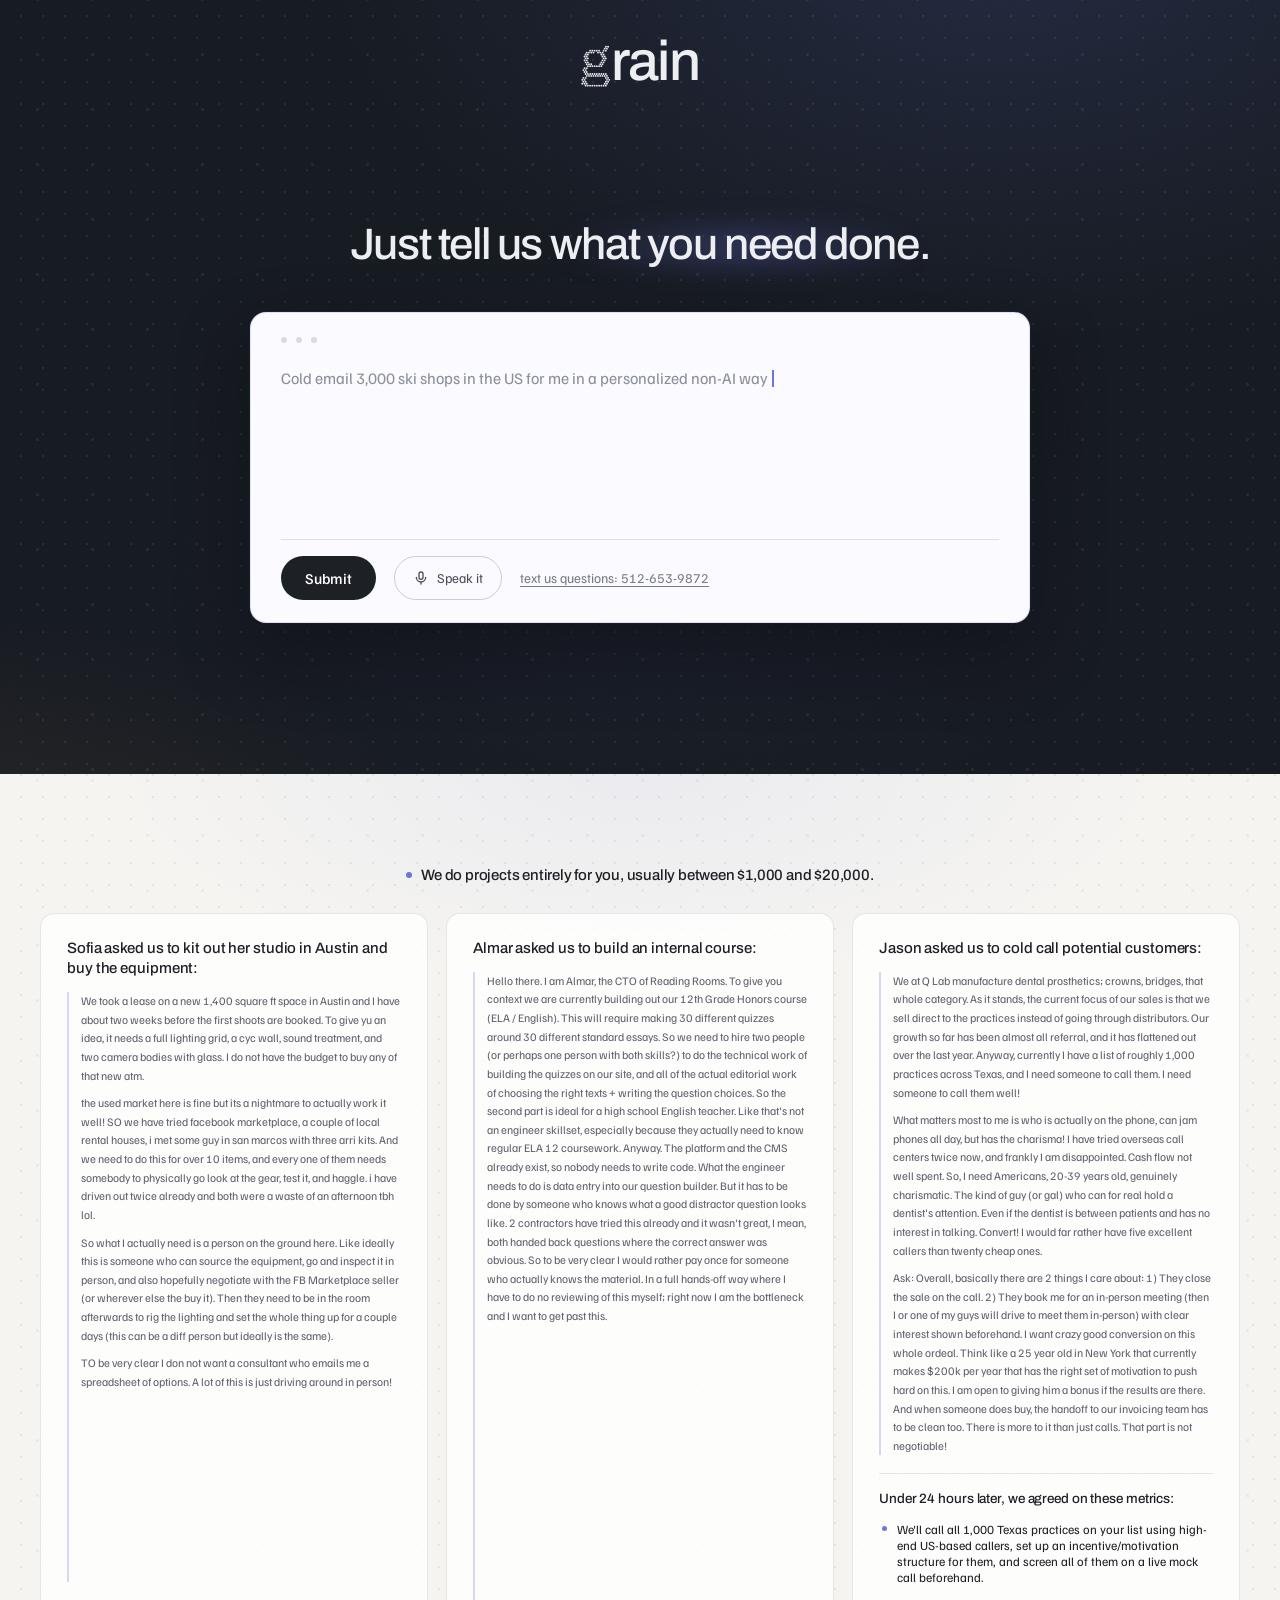
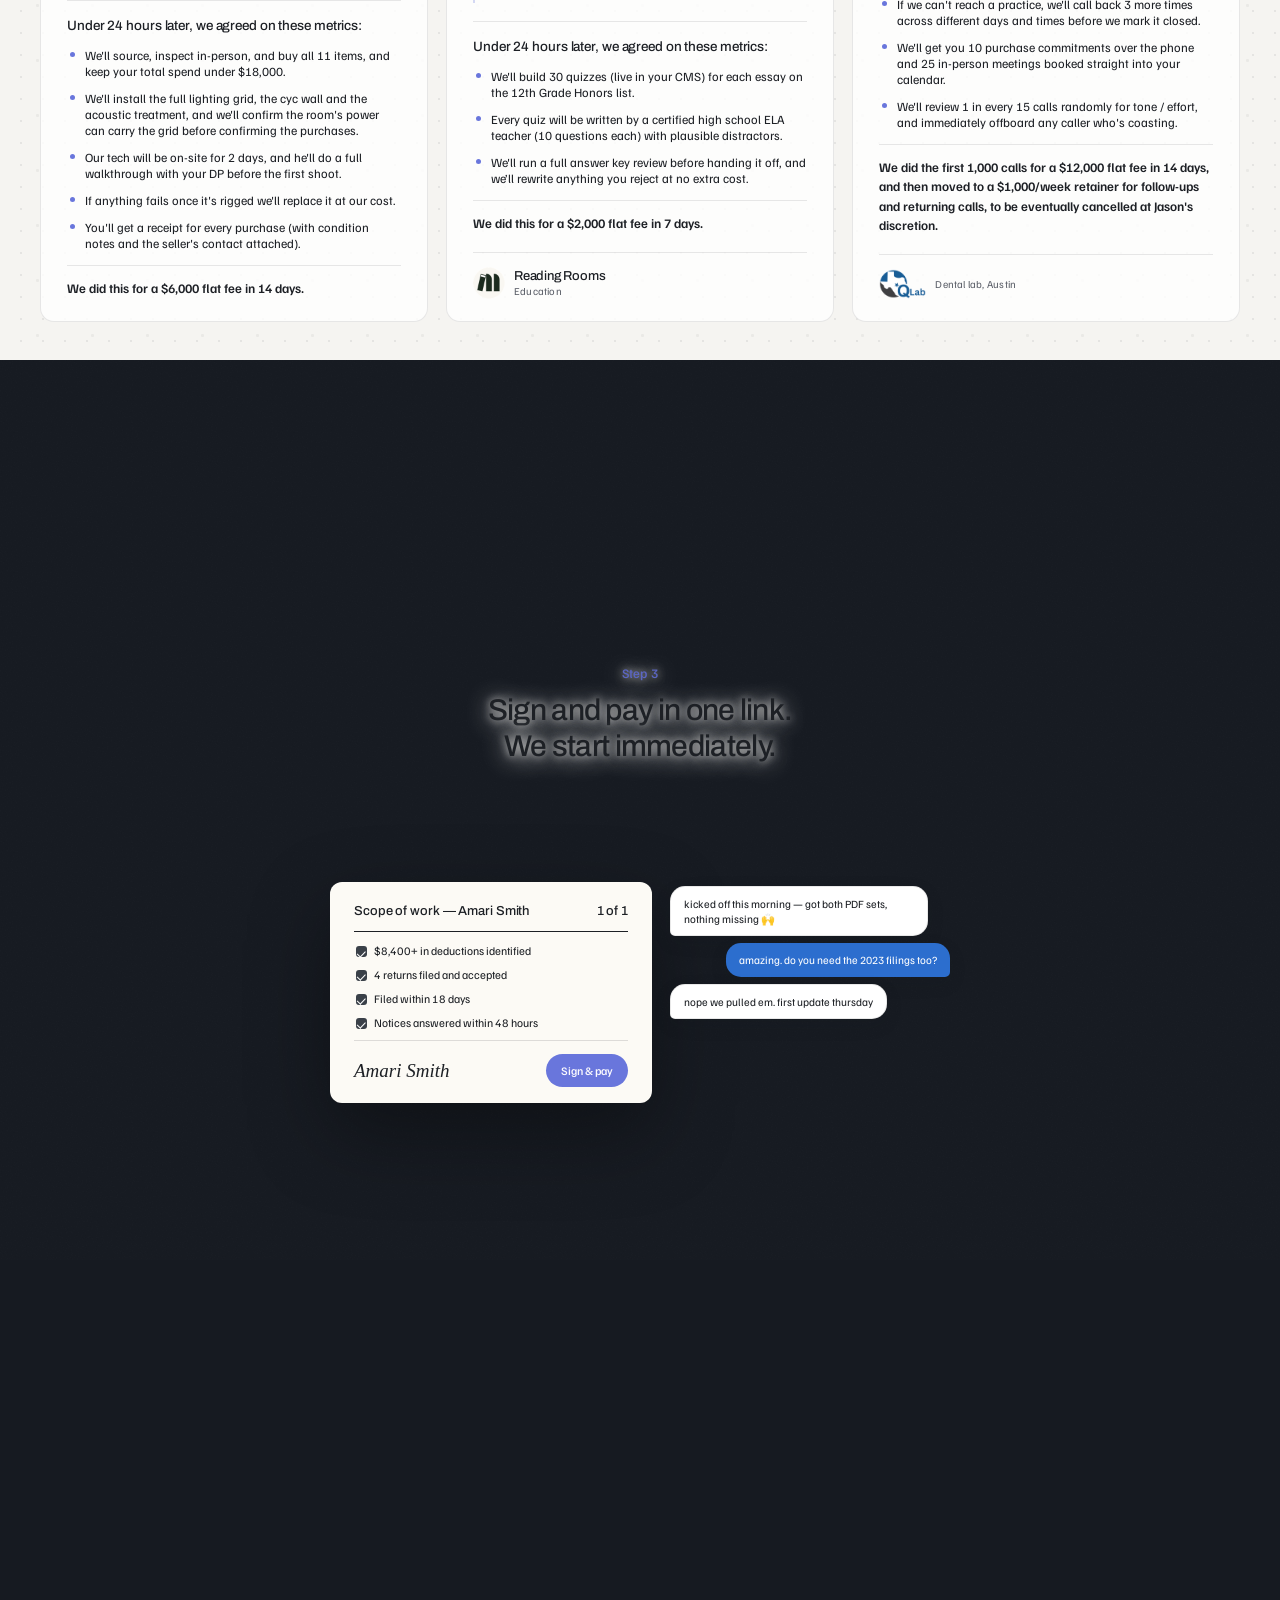
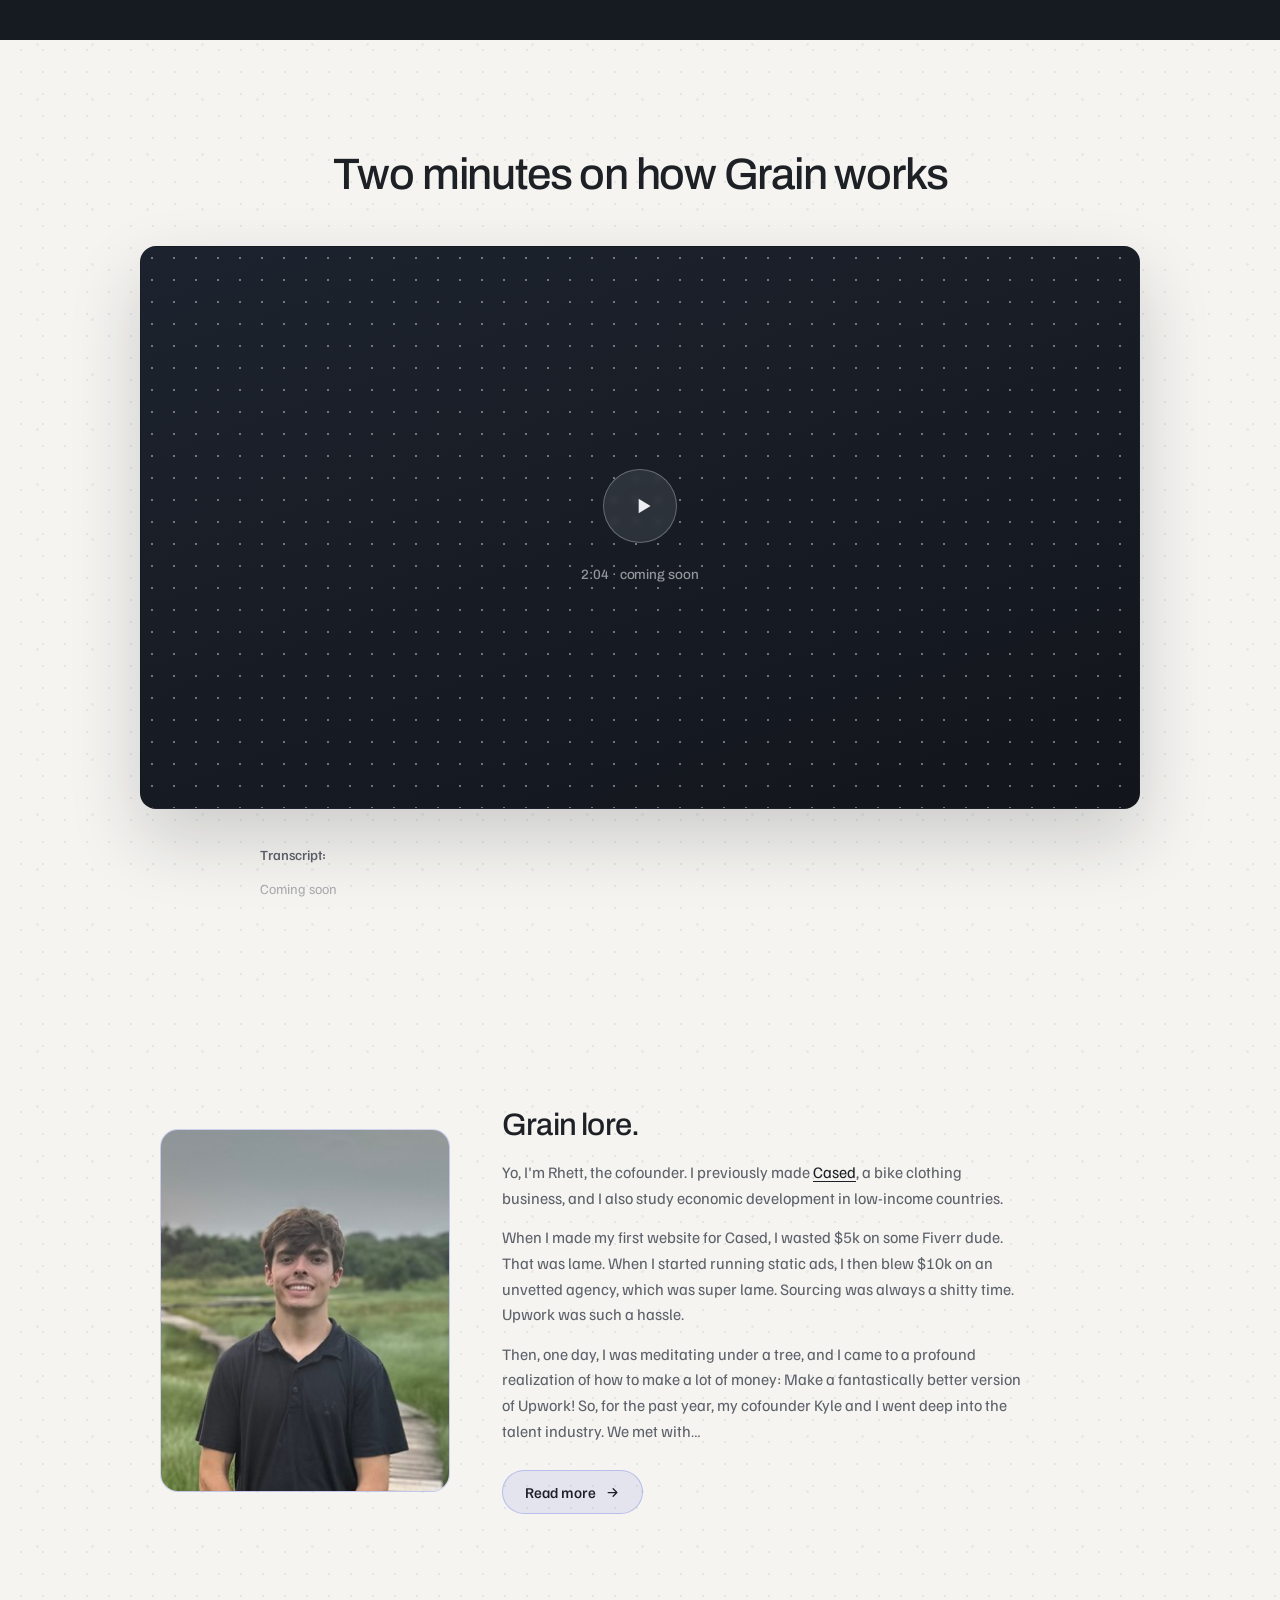
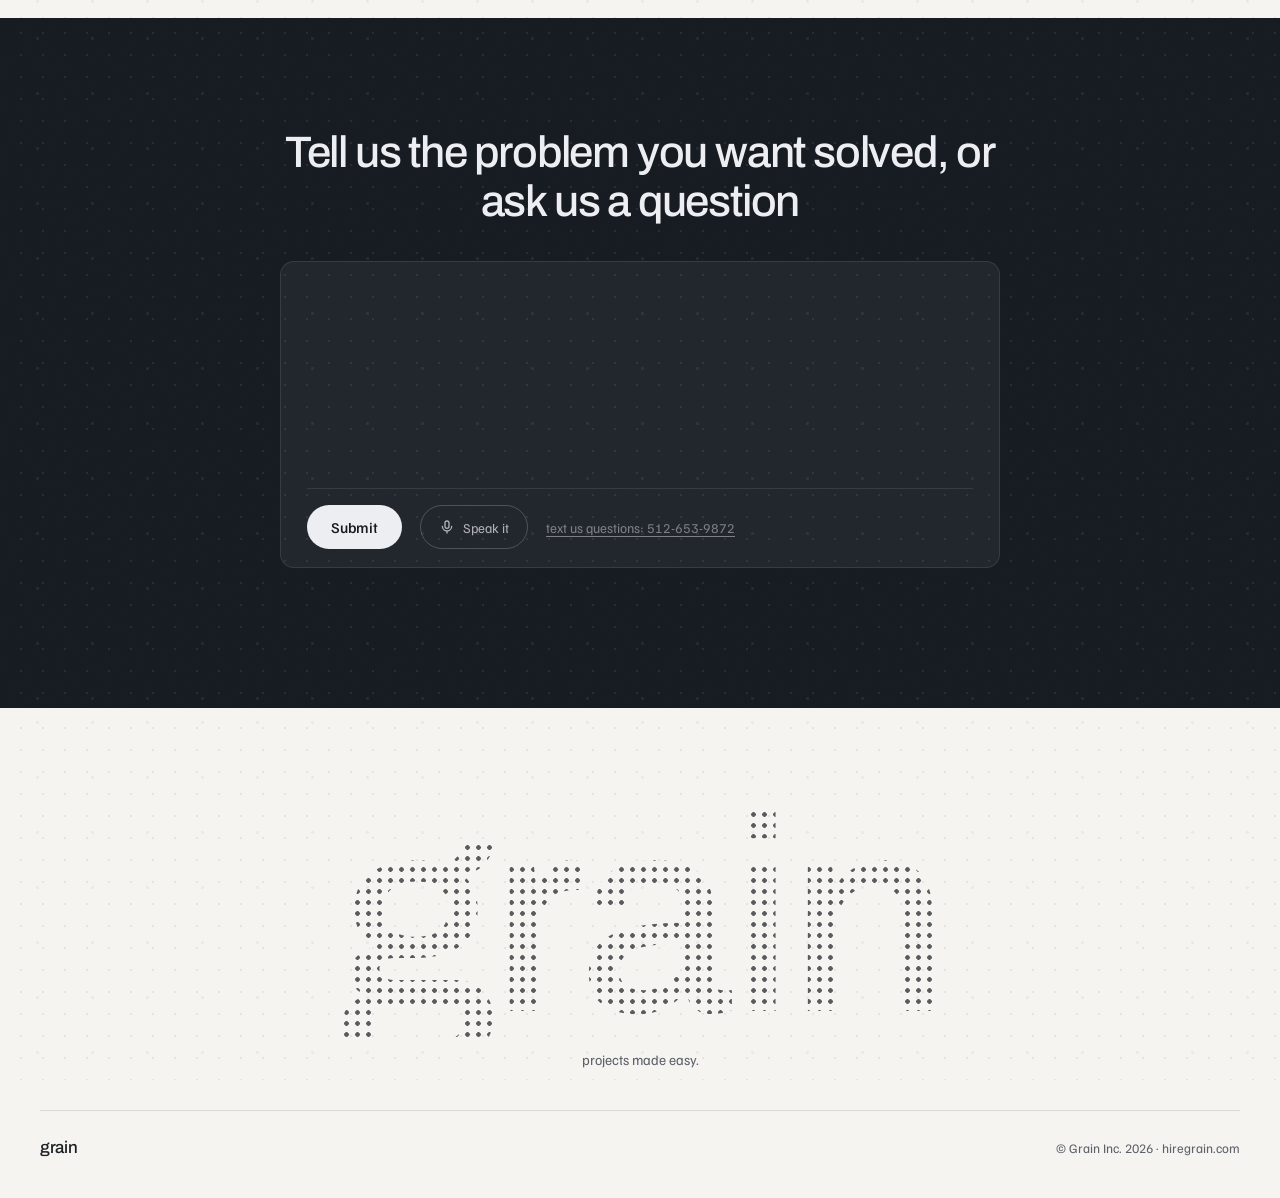
==== commit 697648f1: "Rewrite the example copy and tidy the footer - All three quotes replaced with the founders' own word" ====
--- a/index.html
+++ b/index.html
@@ -651,7 +651,7 @@
     -webkit-background-clip:text; background-clip:text; color:transparent; }
   footer { background:var(--bone); color:var(--ink); padding:30px 0 40px; position:relative; z-index:3; }
   .foot-row { display:flex; justify-content:space-between; align-items:baseline; border-top:1px solid rgba(29,32,37,0.12); padding-top:28px; }
-  .foot-links { display:flex; gap:28px; font-size:14.5px; color:var(--ink-sub); }
+  .foot-tag { font-family:var(--sans); font-size:14px; color:var(--ink-sub); margin-top:10px; }
   .legal { font-size:13px; color:var(--ink-sub); }
 
   /* ---------- RESPONSIVE ---------- */
@@ -673,13 +673,15 @@
     .founder { grid-template-columns:1fr; gap:30px; text-align:left; }
     .founder-photo { width:190px; }
     .founder-body h2 { font-size:25px; }
+    .founder-body p { font-size:13px; line-height:1.45; margin-bottom:10px; }
     .vid-script { margin-top:26px; }
     .close-card { padding:56px 24px; }
     .dark-panel { padding:56px 22px 40px; border-radius:20px; }
-    .foot-giant { padding:56px 0 4px; }
-    .foot-giant .gword { font-size:clamp(76px, 25vw, 140px);
-      background-image:radial-gradient(rgba(29,32,37,0.72) 1.15px, transparent 1.65px);
-      background-size:6px 6px; }
+    /* .86 line-height clips the g's descender against overflow:hidden */
+    .foot-giant { padding:56px 0 14px; overflow:visible; }
+    .foot-giant .gword { font-size:clamp(112px, 34vw, 200px); line-height:1.06;
+      background-image:radial-gradient(rgba(29,32,37,0.72) 1.5px, transparent 2.1px);
+      background-size:8px 8px; }
     .foot-row { flex-direction:column; gap:16px; }
     .fielddots, .wash, .seam .mx1, .seam .mx2 { background-attachment:scroll; }
   }
@@ -766,24 +768,24 @@
         <div class="marq-track" id="marqTrack">
           <div class="tile">
             <div class="t">Sofia asked us to kit out her studio in Austin and buy the equipment:</div>
-            <div class="d"><p>We took a lease on a 1,400 sq ft space in Austin and I have about two weeks before the first shoots are booked. It needs a full lighting grid, a cyc wall, sound treatment, and two camera bodies with glass &mdash; and I do not have the budget to buy any of that new.</p><p>the used market here is fine but its a nightmare to actually work. we have tried facebook marketplace, a couple of local rental houses, i met some guy in san marcos with three arri kits. every one of them needs somebody to physically go look at the gear, test it, and haggle. i have driven out twice already and both were a waste of an afternoon.</p><p>So what I actually need is a person on the ground here. Someone who can source the equipment, go and inspect it, negotiate, and then be in the room afterwards to rig the lighting and set the whole thing up. I don't want a consultant who emails me a spreadsheet of options. A lot of this is just driving around in person.</p></div>
+            <div class="d"><p>We took a lease on a new 1,400 square ft space in Austin and I have about two weeks before the first shoots are booked. To give yu an idea, it needs a full lighting grid, a cyc wall, sound treatment, and two camera bodies with glass.   I do not have the budget to buy any of that new atm.</p><p>the used market here is fine but its a nightmare to actually work it well! SO we have tried facebook marketplace, a couple of local rental houses, i met some guy in san marcos with three arri kits. And we need to do this for over 10 items, and every one of them needs somebody to physically go look at the gear, test it, and haggle. i have driven out twice already and both were a waste of an afternoon tbh lol.</p><p>So what I actually need is a person on the ground here. Like ideally this is someone who can source the equipment, go and inspect it in person, and also hopefully negotiate with the FB Marketplace seller (or wherever else the buy it). Then they need to be in the room afterwards to rig the lighting and set the whole thing up for a couple days (this can be a diff person but ideally is the same).</p><p>TO be very clear I don not want a consultant who emails me a spreadsheet of options. A lot of this is just driving around in person!</p></div>
             <div class="mtitle">Under 24 hours later, we agreed on these metrics:</div>
-            <ul class="mlist"><li>11 items sourced, inspected in person and bought, with total spend held under $18,000</li><li>Lighting grid, cyc wall and acoustic treatment installed, and the room's power confirmed to carry the grid before anything is bought</li><li>Our tech will be on-site for 2 days, and do a walkthrough with your DP before the first shoot</li><li>Anything that fails once it is rigged gets replaced at our cost, not yours</li><li>Every purchase receipted with condition notes and the seller's contact</li></ul>
+            <ul class="mlist"><li>We'll source, inspect in-person, and buy all 11 items, and keep your total spend under $18,000.</li><li>We'll install the full lighting grid, the cyc wall and the acoustic treatment, and we'll confirm the room's power can carry the grid before confirming the purchases.</li><li>Our tech will be on-site for 2 days, and he'll do a full walkthrough with your DP before the first shoot.</li><li>If anything fails once it's rigged we'll replace it at our cost.</li><li>You'll get a receipt for every purchase (with condition notes and the seller's contact attached).</li></ul>
             <p class="mclose">We did this for a $6,000 flat fee in 14 days.</p>
           </div>
           <div class="tile">
             <div class="t">Almar asked us to build an internal course:</div>
-            <div class="d"><p>Hello. I'm the CTO of Reading Rooms and we're currently building out our 12th Grade Honors course (ELA / English). This will require making 30 different quizzes around 30 different standard essays. So we need to hire two people &mdash; or one person with both skills &mdash; to do the technical work of building the quizzes on our site, and the actual editorial work of choosing the right texts and writing the question choices. That second part is a high school English teacher's skill set, not an engineer's. The platform and the CMS already exist, so nobody needs to write code. It is data entry into our question builder. But it has to be done by someone who knows what a good distractor looks like, or the whole bank is worthless. Two contractors have tried this already and both handed back questions where the correct answer was obvious from its length. I would rather pay once for someone who actually knows the material than keep reviewing this myself, because right now I am the bottleneck and I am the CTO.</p></div>
+            <div class="d"><p>Hello there. I am Almar, the CTO of Reading Rooms. To give you context we are currently building out our 12th Grade Honors course (ELA / English). This will require making 30 different quizzes around 30 different standard essays. So we need to hire two people (or perhaps one person with both skills?)  to do the technical work of building the quizzes on our site, and all of the actual editorial work of choosing the right texts + writing the question choices. So the second part is ideal for a high school English teacher. Like that's not an engineer skillset, especially because they actually need to know regular ELA 12 coursework. Anyway. The platform and the CMS already exist, so nobody needs to write code. What the engineer needs to do is data entry into our question builder. But it has to be done by someone who knows what a good distractor question looks like. 2 contractors have tried this already and it wasn't great, I mean, both handed back questions where the correct answer was obvious. So to be very clear I would rather pay once for someone who actually knows the material. In a full hands-off way where I have to do no reviewing of this myself; right now I am the bottleneck and I want to get past this.</p></div>
             <div class="mtitle">Under 24 hours later, we agreed on these metrics:</div>
-            <ul class="mlist"><li>30 quizzes built and live in your CMS, one for each essay on the 12th Grade Honors list</li><li>Every quiz written by a certified high school ELA teacher &mdash; 10 questions each, with distractors that are actually plausible</li><li>Full answer-key review before handoff, and we rewrite anything you reject at no extra cost</li></ul>
+            <ul class="mlist"><li>We'll build 30 quizzes (live in your CMS) for each essay on the 12th Grade Honors list.</li><li>Every quiz will be written by a certified high school ELA teacher (10 questions each) with plausible distractors.</li><li>We'll run a full answer key review before handing it off, and we’ll rewrite anything you reject at no extra cost.</li></ul>
             <p class="mclose">We did this for a $2,000 flat fee in 7 days.</p>
             <div class="tile-logo"><img class="tl-mark" src="reading-rooms.png" alt="" width="32" height="32"><span class="tl-name">Reading Rooms<em>Education</em></span></div>
           </div>
           <div class="tile">
             <div class="t">Jason asked us to cold call potential customers:</div>
-            <div class="d"><p>We manufacture dental prosthetics. Crowns, bridges, that whole category. We sell direct to the practices instead of going through distributors. Our growth so far has been almost all referral, and it has flattened out over the last two quarters. I have a list of roughly 1,000 practices across Texas and not one person calling them.</p><p>What matters most to me is who is actually on the phone. I have tried overseas call centers twice now. Both times the practice manager could tell inside ten seconds and hung up on us. I need Americans, twenties or thirties, genuinely charismatic, the kind of person who can hold a dentist's attention while he is between patients and has no interest in talking. I would far rather have five excellent callers than twenty cheap ones!</p><p>Overall there's basically 2 things I care about. 1) They close the sale on the call. 2) They book me for an in-person meeting, with clear interest shown beforehand, and then I or one of my guys will drive out to meet them. I want crazy good conversion on this whole ordeal. And when someone does buy, the handoff to our invoicing team has to be clean. That part is not negotiable!</p></div>
+            <div class="d"><p>We at Q Lab manufacture dental prosthetics; crowns, bridges, that whole category. As it stands, the current focus of our sales is that we sell direct to the practices instead of going through distributors. Our growth so far has been almost all referral, and it has flattened out over the last year. Anyway, currently I have a list of roughly 1,000 practices across Texas, and I need someone to call them. I need someone to call them well!</p><p>What matters most to me is who is actually on the phone, can jam phones all day, but has the charisma! I have tried overseas call centers twice now, and frankly I am disappointed. Cash flow not well spent. So, I need Americans, 20-39 years old, genuinely charismatic. The kind of guy (or gal) who can for real hold a dentist's attention. Even if the dentist is between patients and has no interest in talking. Convert! I would far rather have five excellent callers than twenty cheap ones.</p><p>Ask: Overall, basically there are 2 things I care about: 1) They close the sale on the call. 2) They book me for an in-person meeting (then I or one of my guys will drive to meet them in-person) with clear interest shown beforehand. I want crazy good conversion on this whole ordeal. Think like a 25 year old in New York that currently makes $200k per year that has the right set of motivation to push hard on  this. I am open to giving him a bonus if the results are there. And when someone does buy, the handoff to our invoicing team has to be clean too. There is more to it than just calls. That part is not negotiable!</p></div>
             <div class="mtitle">Under 24 hours later, we agreed on these metrics:</div>
-            <ul class="mlist"><li>All 1,000 Texas practices called by US-based callers, each screened on a live mock call before they touch your list</li><li>Any practice we cannot reach gets 3 further attempts across different days and times before it is marked closed</li><li>10 purchase commitments taken over the phone and handed to your invoicing team the same day</li><li>25 in-person meetings booked straight into your calendar, routed by geography so the drives make sense</li><li>1 in every 15 calls reviewed for tone and effort, and any caller who is coasting comes off the account</li></ul>
+            <ul class="mlist"><li>We'll call all 1,000 Texas practices on your list using high-end US-based callers, set up an incentive/motivation structure for them, and screen all of them on a live mock call beforehand.</li><li>If we can't reach a practice, we'll call back 3 more times across different days and times before we mark it closed.</li><li>We'll get you 10 purchase commitments over the phone and 25 in-person meetings booked straight into your calendar.</li><li>We'll review 1 in every 15 calls randomly for tone / effort, and immediately offboard any caller who's coasting.</li></ul>
             <p class="mclose">We did the first 1,000 calls for a $12,000 flat fee in 14 days, and then moved to a $1,000/week retainer for follow-ups and returning calls, to be eventually cancelled at Jason's discretion.</p>
             <div class="tile-logo"><img class="tl-lockup" src="qlab.png" alt="Q Lab"><span class="tl-name"><em>Dental lab, Austin</em></span></div>
           </div>
@@ -805,7 +807,7 @@
     <div class="noise"></div>
     <div class="mcap m0">
       <span class="m0-rule" aria-hidden="true"></span>
-      <p>How it works</p>
+      <p>Our goal is to make projects as easy as possible</p>
       <span class="wm how-wm" id="howWm" aria-hidden="true"><span class="gslot"><span class="ghost">g</span></span>rain</span>
     </div>
     <div class="mcap m1"><p><em class="stepno">Step 1</em>Send us a rough description.</p></div>
@@ -946,13 +948,12 @@
 <section class="close-belt on-light" id="start">
   <div class="fielddots"></div>
 
-  <div class="foot-giant"><div class="gword">grain</div></div>
+  <div class="foot-giant"><div class="gword">grain</div><div class="foot-tag">projects made easy.</div></div>
 
   <footer>
     <div class="wrap">
       <div class="foot-row">
         <span class="wm" style="font-size:17px;">grain</span>
-        <span class="foot-links"><a href="#how">How it works</a><a href="#projects">Projects</a><button type="button" data-sms class="foot-sms">Text us</button></span>
         <span class="legal">© Grain Inc. 2026 · hiregrain.com</span>
       </div>
     </div>
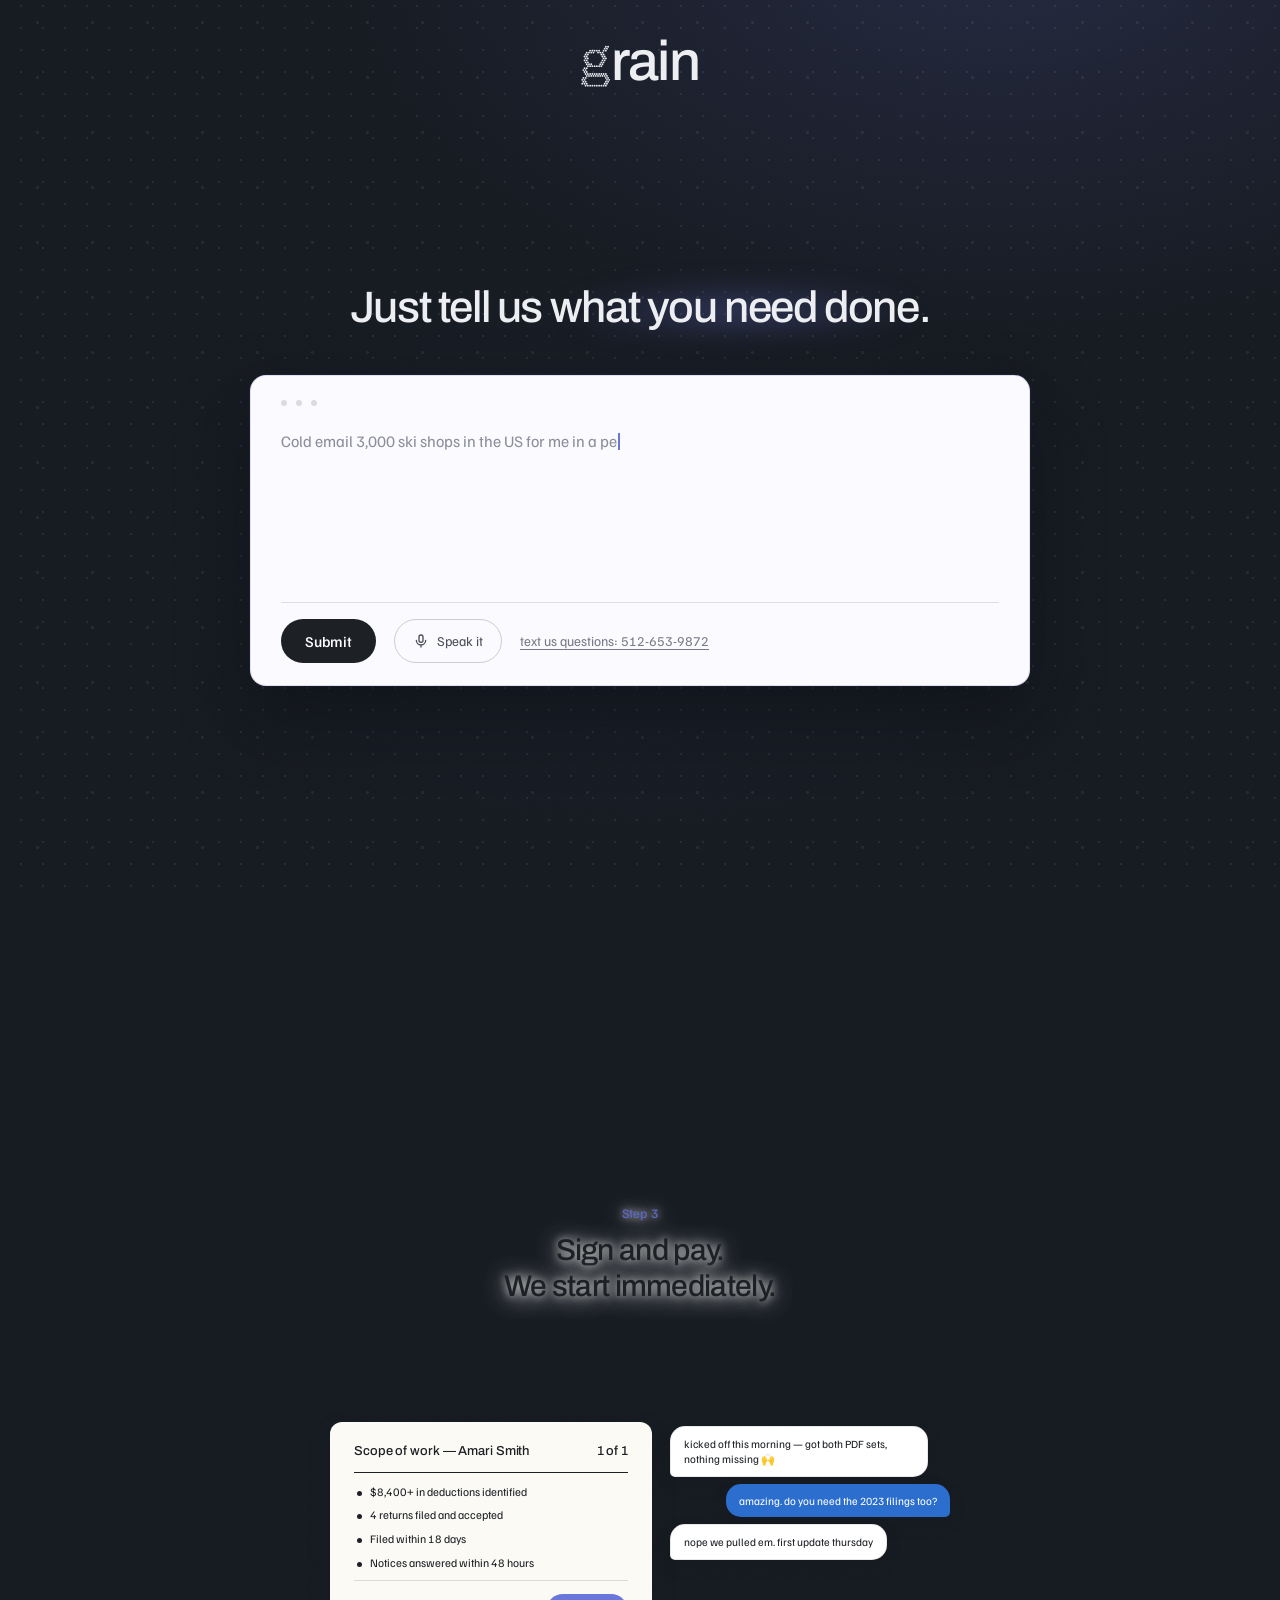
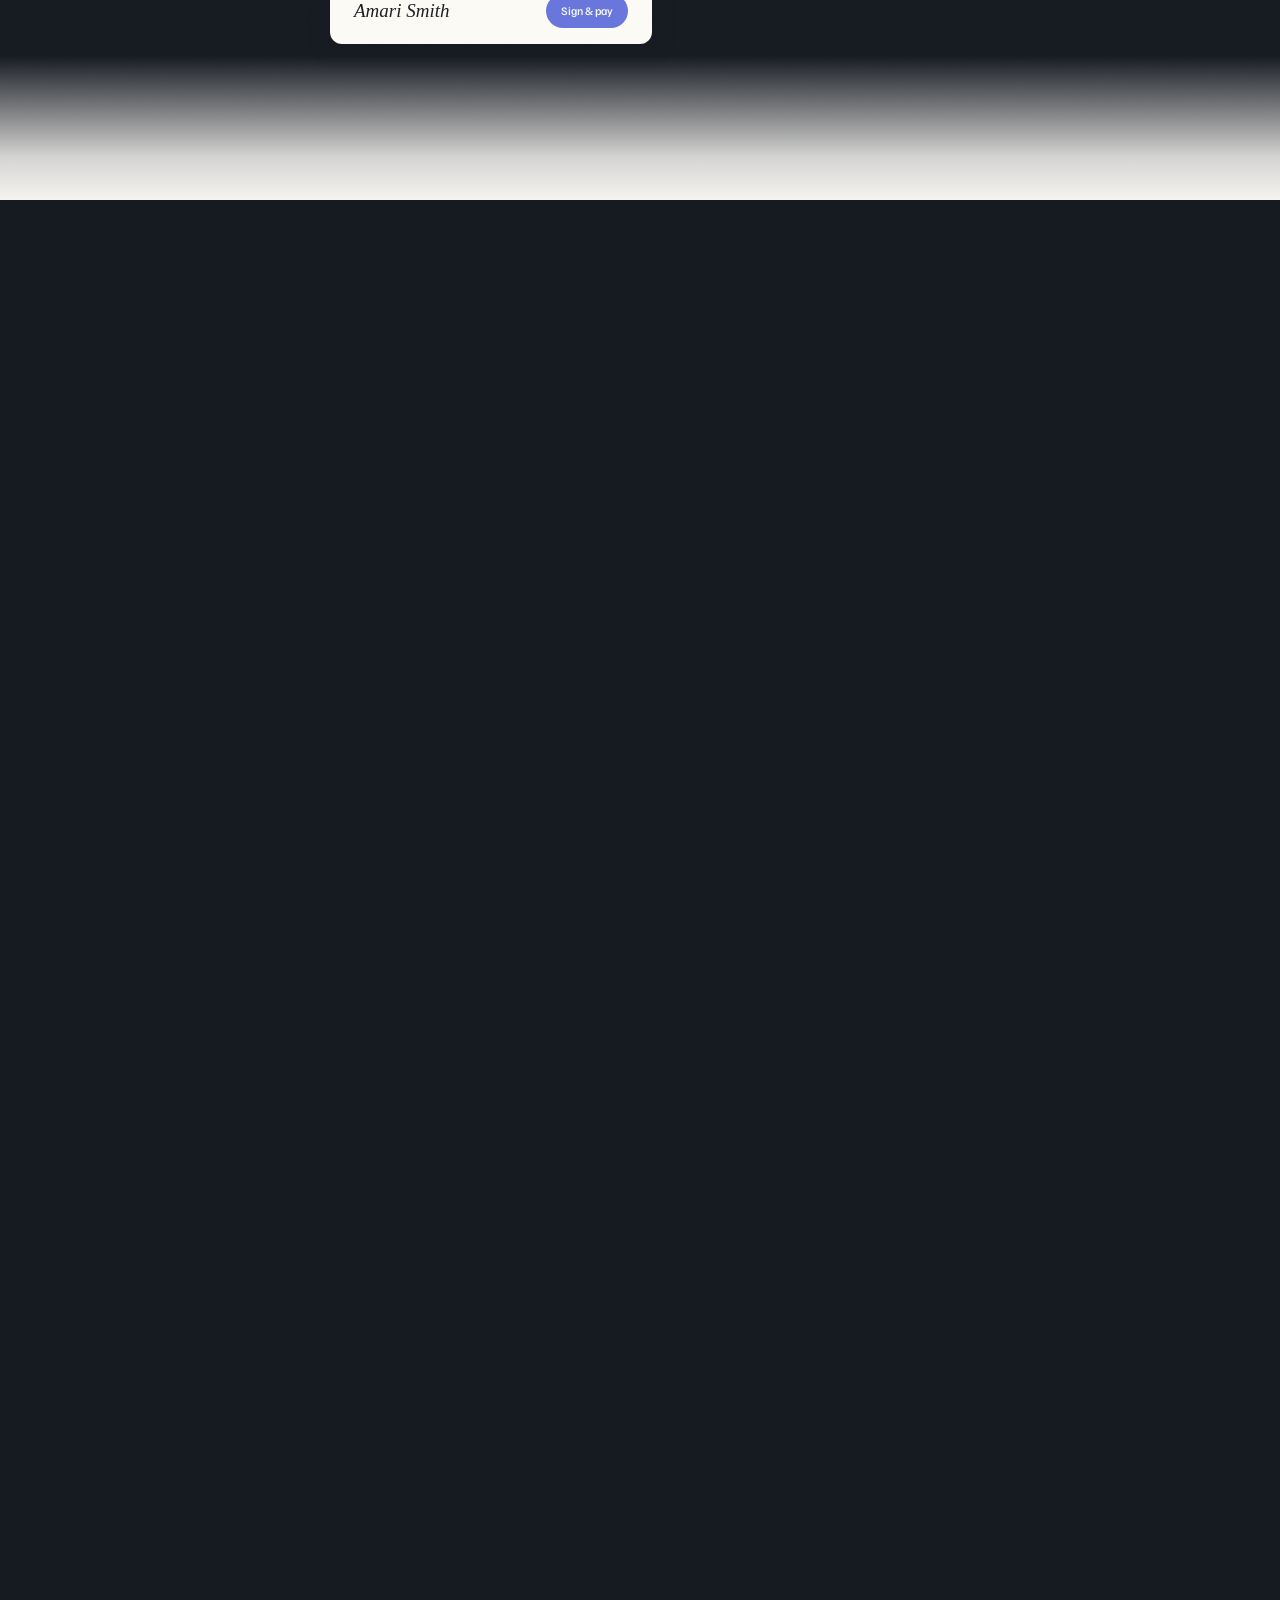
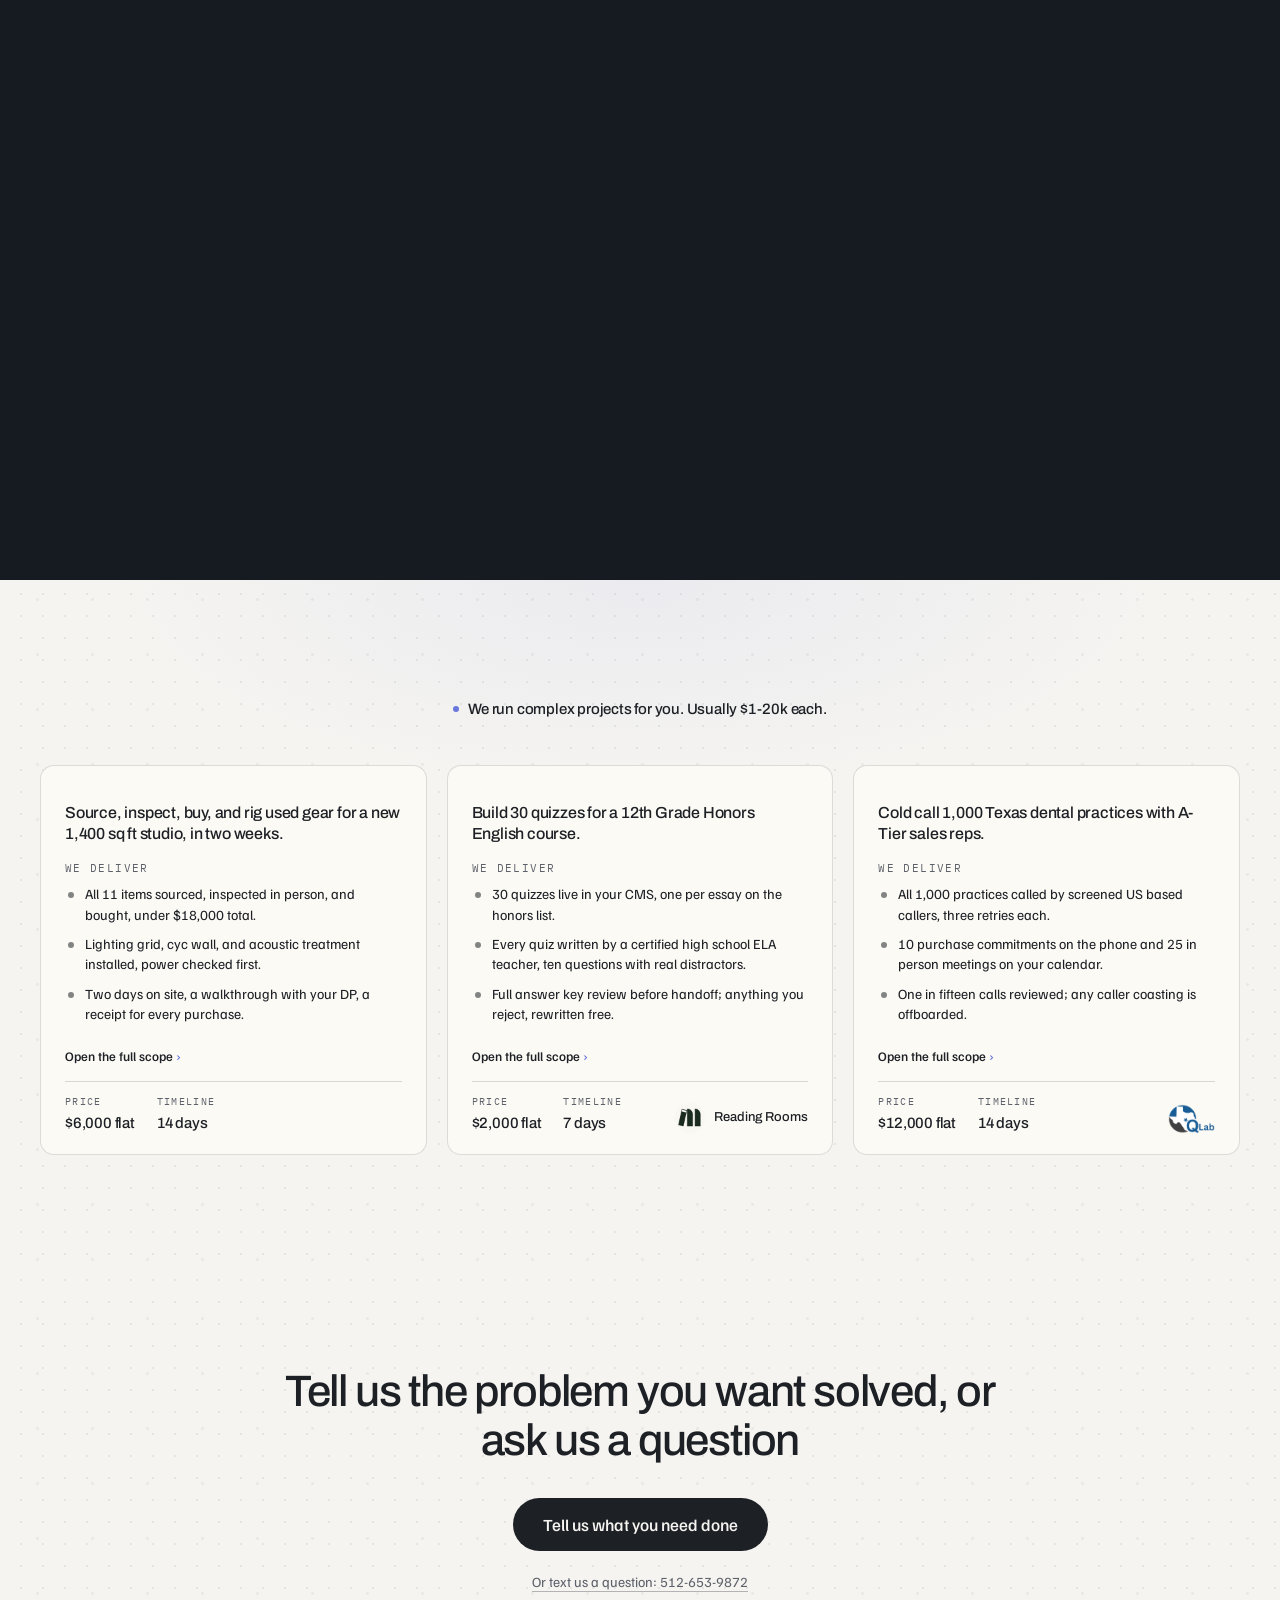
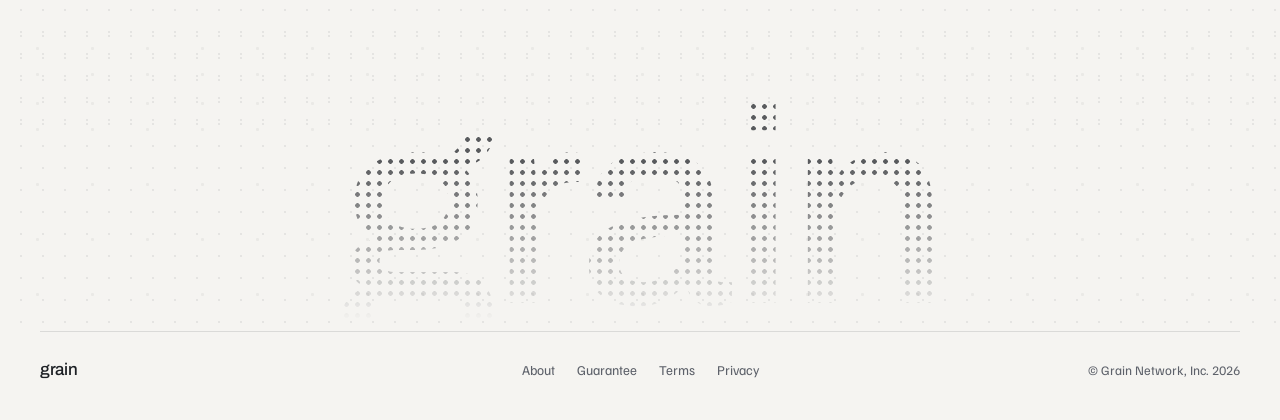
==== commit 977f4b33: "Add Kyle to the about page, align the subpage chrome with the home page, and move the examples after" ====
--- a/index.html
+++ b/index.html
@@ -31,7 +31,6 @@
   /* ONE viewport-fixed sky shared by every section — boundaries can never mismatch */
   .wash { z-index:1; background:
     radial-gradient(1100px 640px at 78% -6%, rgba(var(--indigo),0.16), transparent 62%),
-    radial-gradient(980px 560px at -6% 105%, rgba(var(--amber),0.10), transparent 60%),
     radial-gradient(700px 440px at 50% 62%, rgba(var(--indigo),0.05), transparent 70%);
     background-attachment:fixed; }
   .fielddots { z-index:2; background-size:var(--grid) var(--grid); background-attachment:fixed; }
@@ -103,7 +102,7 @@
     text-transform:none; color:var(--ink-sub); max-width:520px; margin:16px auto 0; }
   .mcap.m2 .sm { font-family:var(--sans); font-size:17px; letter-spacing:-0.1px; line-height:1.45; text-transform:none; color:var(--td); opacity:.92; max-width:360px; margin-left:auto; margin-top:18px; }
   .mcap.m1 { left:8%; top:38%; color:var(--td); }
-  .mcap.m2 { right:8%; top:42%; color:var(--td); text-align:right; max-width:380px; }
+  .mcap.m2 { right:8%; top:50%; transform:translateY(-50%); color:var(--td); text-align:right; max-width:380px; }
   /* a soft scrim so the caption reads over the moving dot field */
   .mcap.m2::before { content:''; position:absolute; inset:-54px -60px; z-index:-1; pointer-events:none;
     border-radius:50%; backdrop-filter:blur(10px); -webkit-backdrop-filter:blur(10px);
@@ -130,19 +129,17 @@
   @media (max-width: 860px) { .how-wm { font-size:44px; } .mcap.m0::before { width:380px; } }
   .mpanel { position:absolute; width:min(440px, 40vw); opacity:0; z-index:3; }
   .mpanel .bframe, .mpanel .pdoc { box-shadow:0 30px 80px rgba(0,0,0,0.35); }
+  .p3 .pdoc { box-shadow:0 10px 28px rgba(29,32,37,0.10); }
   .p1 { right:7%; top:26%; }
-  .p2 { left:5%; top:16%; width:min(560px, 46vw); }
+  .p2 { left:5%; top:50%; transform:translateY(-50%); width:min(560px, 46vw); }
   .p3 { left:50%; top:58%; transform:translateX(-50%); width:min(620px, 88vw); }
   .signrow { display:grid; grid-template-columns:1.15fr 1fr; gap:18px; align-items:start; }
   .signlist { list-style:none; margin:0 0 14px; padding:0; }
   /* the signed doc reads as complete — it does not use the staged reveal
      that .pdoc li inherits from the quote card */
   .pdoc .signlist li { position:relative; font-size:11.5px; line-height:1.3; color:#1D2025;
-    padding:0 0 0 20px; margin-bottom:9px; opacity:1; transform:none; transition:none; }
-  .pdoc .signlist li::before { content:''; position:absolute; left:2px; top:2px; width:11px; height:11px;
-    border-radius:3px; background:#3A4048; }
-  .pdoc .signlist li::after { content:''; position:absolute; left:5.4px; top:4.4px; width:3.5px; height:6.5px;
-    border:solid #fff; border-width:0 1.6px 1.6px 0; transform:rotate(43deg); }
+    padding:0 0 0 16px; margin-bottom:9px; opacity:1; transform:none; transition:none; }
+  .pdoc .signlist li::before { content:''; position:absolute; left:3px; top:6px; width:5px; height:5px; border-radius:50%; background:#1D2025; }
   .signfoot { display:flex; align-items:center; justify-content:space-between; gap:12px;
     border-top:1px solid rgba(29,32,37,0.14); padding-top:13px; }
   .signsig em { display:block; font-family:'Snell Roundhand','Apple Chancery',cursive; font-style:italic;
@@ -180,15 +177,32 @@
   .pdoc-head { display:flex; justify-content:space-between; gap:12px; font-family:var(--disp); font-weight:500; font-size:13px; letter-spacing:-0.1px; color:#1D2025; border-bottom:1px solid #1D2025; padding-bottom:10px; margin-bottom:12px; }
   .pdoc ul { list-style:none; margin:0; padding:0; }
   .pdoc li { font-size:13.5px; line-height:1.55; padding:5px 0 5px 20px; position:relative; opacity:0; transform:translateY(6px); transition:opacity .45s var(--ease), transform .45s var(--ease); }
-  .pdoc li::before { content:''; position:absolute; left:2px; top:12px; width:6px; height:6px; border-radius:50%; background:#8F5F1E; }
+  .pdoc li::before { content:''; position:absolute; left:2px; top:12px; width:6px; height:6px; border-radius:50%; background:rgba(29,32,37,0.55); }
   .mpanel.play .pdoc li { animation:revealup .45s var(--ease) forwards; }
   .mpanel.play .pdoc li:nth-child(1){animation-delay:.15s} .mpanel.play .pdoc li:nth-child(2){animation-delay:.45s}
   .mpanel.play .pdoc li:nth-child(3){animation-delay:.75s} .mpanel.play .pdoc li:nth-child(4){animation-delay:1.05s}
   .mpanel.play .pdoc li:nth-child(5){animation-delay:1.35s}
   .pdoc-foot { display:flex; justify-content:space-between; align-items:baseline; border-top:1px solid rgba(29,32,37,0.16); margin-top:12px; padding-top:11px; font-family:var(--mono); }
   .pdoc-foot span { font-size:9.5px; letter-spacing:.13em; color:#5D616A; }
-  .pdoc-foot b { font-size:17px; color:#8F5F1E; font-weight:500; opacity:0; transition:opacity .4s var(--ease) 1.7s; }
+  .pdoc-foot b { font-size:17px; color:var(--ink); font-weight:500; opacity:0; transition:opacity .4s var(--ease) 1.7s; }
   .mpanel.play .pdoc-foot b { opacity:1; }
+  .pdoc-sow .pdoc-head { font-size:12.5px; align-items:baseline; }
+  .pd-mark { font-family:var(--disp); font-weight:500; font-size:15px; letter-spacing:-0.3px; color:#1D2025; }
+  .pd-block { padding:12px 0 10px; border-bottom:1px solid rgba(29,32,37,0.10); }
+  .pd-block:last-of-type { border-bottom:none; }
+  .pd-eyebrow { font-family:var(--mono); font-size:10px; letter-spacing:.13em; text-transform:uppercase; color:#5D616A; margin:0 0 10px; display:flex; align-items:center; gap:8px; }
+  .pd-dir { display:inline-flex; align-items:center; justify-content:center; min-width:30px; height:18px; padding:0 7px; border-radius:9px; background:#1D2025; color:#F5F4F1; font-family:var(--mono); font-size:9.5px; letter-spacing:.12em; }
+  .pd-check { list-style:none; margin:0; padding:0; }
+  .pdoc .pd-check li { position:relative; font-size:13px; line-height:1.5; color:#1D2025; padding:0 0 0 20px; margin:0 0 7px; }
+  .pdoc .pd-check li::before { content:''; position:absolute; left:4px; top:8px; width:5px; height:5px; border-radius:50%; background:#1D2025; }
+  .pd-foot { display:flex; flex-wrap:wrap; gap:12px 24px; border-top:1px solid #1D2025; margin-top:14px; padding-top:12px; }
+  .pd-foot span { display:flex; flex-direction:column; gap:2px; }
+  .pd-foot em { font-family:var(--mono); font-style:normal; font-size:9.5px; letter-spacing:.13em; text-transform:uppercase; color:#5D616A; }
+  .pd-foot b { font-family:var(--disp); font-weight:500; font-size:13.5px; color:#1D2025; letter-spacing:-0.1px; }
+  .pdoc-sow li, .mpanel.play .pdoc-sow li { opacity:1; transform:none; animation:none; }
+  /* the section's floor fades into the page so the seam below it is soft on every side */
+  .morph-sticky::after { content:''; position:absolute; left:0; right:0; bottom:0; height:16vh; z-index:2; pointer-events:none;
+    background:linear-gradient(180deg, rgba(245,244,241,0) 0%, rgba(245,244,241,0.85) 70%, #F5F4F1 100%); opacity:var(--seam, 0); transition:opacity .3s; }
   .mkicker { font-family:var(--sans); font-weight:500; font-size:11.5px; color:#5D616A; margin-bottom:11px; }
   .mgrid { display:grid; grid-template-columns:repeat(2, 1fr); gap:10px; }
   .mbox { position:relative; overflow:hidden; border-radius:10px; padding:15px 16px 17px;
@@ -242,8 +256,16 @@
        out-rank this one, so the offsets have to be forced off for the stack */
     .mcap, .mpanel { position:relative;
       left:auto !important; right:auto !important; top:auto !important; bottom:auto !important;
-      width:100%; max-width:none;
-      opacity:1 !important; transform:none !important; padding:0 20px; }
+      width:100%; max-width:none; padding:0 20px;
+      opacity:0 !important; transform:translateY(16px) !important;
+      transition:opacity .7s var(--ease), transform .7s var(--ease); }
+    .mcap.in, .mpanel.in { opacity:1 !important; transform:none !important; }
+    .morph-sticky { background:var(--dark); transition:background-color .2s linear; }
+    .morph-sticky .fielddots { position:absolute; inset:0; }
+    .morph-sticky.lit .mcap.m3 { color:var(--ink); }
+    .morph-sticky.lit .mcap.m3 .sm { color:var(--ink-sub); }
+    .morph-sticky.lit .mcap.m3 .stepno { color:#5C67C4; }
+    .morph-sticky::after { bottom:0; height:12vh; }
     .mcap { text-align:left; margin-bottom:20px; }
     .mcap p { font-size:24px; }
     .mcap .sm { font-size:14px; color:var(--td-mut); max-width:none; margin-left:0; }
@@ -270,7 +292,7 @@
 
   /* ---------- HERO ---------- */
   .hero-sec { position:relative; overflow:hidden; background:var(--dark);
-    min-height:86vh; min-height:86svh; display:flex; flex-direction:column; }
+    min-height:100vh; min-height:100svh; display:flex; flex-direction:column; }
   .hero-sec > .wrap { flex:1; display:flex; flex-direction:column; width:100%; }
   .hero { flex:1; display:flex; flex-direction:column; justify-content:center;
     padding:16px 0 36px; max-width:860px; margin:0 auto; text-align:center; width:100%; }
@@ -327,7 +349,7 @@
   .prog { display:flex; gap:9px; margin-bottom:20px; }
   .prog i { width:6px; height:6px; border-radius:50%; background:rgba(237,238,242,0.16); transition:background .35s var(--ease), transform .35s var(--ease); }
   .prog i.on { background:var(--td); }
-  .prog i.now { background:rgba(var(--amber),0.9); transform:scale(1.25); }
+  .prog i.now { background:rgb(var(--accent)); transform:scale(1.25); }
   .wstep { display:none; }
   .wstep.on { display:block; animation:stepin .4s var(--ease); }
   @keyframes stepin { from { opacity:0; transform:translateY(10px); } to { opacity:1; transform:none; } }
@@ -344,11 +366,11 @@
   @media (prefers-reduced-motion: reduce) { .gtcaret { animation:none; } }
   .mic { display:inline-flex; align-items:center; gap:8px; font-size:13.5px; color:var(--td-sub); background:none; border:1px solid rgba(237,238,242,0.22); border-radius:32px; height:44px; padding:0 18px; cursor:pointer; font-family:var(--sans); transition:border-color .2s, color .2s; }
   .mic:hover { border-color:rgba(237,238,242,0.5); color:var(--td); }
-  .mic.rec { border-color:rgba(232,179,107,0.7); color:rgb(var(--amber)); }
+  .mic.rec { border-color:rgba(var(--accent),0.7); color:rgb(var(--accent)); }
   .mic.rec svg { animation:ppulse2 1.4s var(--ease) infinite; }
   @keyframes ppulse2 { 50% { opacity:.5; } }
   .fld-note { font-size:12.5px; color:var(--td-mut); margin:-8px 0 18px; }
-  .backdrop .hl { color:var(--td); border-bottom:1px solid rgba(var(--amber),0.6); }
+  .backdrop .hl { color:var(--td); border-bottom:1px solid rgba(var(--accent),0.7); }
   .editor { position:relative; z-index:2; background:transparent; border:none; outline:none; resize:none; color:transparent; caret-color:var(--td); min-height:160px; display:block; }
   .ws-tools { display:flex; align-items:center; gap:18px; margin-top:16px; padding-top:16px; border-top:1px solid var(--line-d); flex-wrap:wrap; }
   .ws-send { font-size:15px; font-weight:500; border:none; border-radius:32px; height:44px; padding:0 24px; cursor:pointer; background:var(--td); color:var(--dark); font-family:var(--sans); transition:opacity .2s; }
@@ -409,7 +431,7 @@
 
   .rcv-big { font-family:var(--disp); font-weight:500; font-size:26px; letter-spacing:-0.4px; margin:2px 0 16px; animation:stepin .5s var(--ease); }
   .rcv .doc { border:1px solid var(--line-d); border-radius:12px; padding:20px 24px; margin-bottom:18px; font-size:15px; line-height:1.7; color:var(--td-sub); }
-  .rcv .doc .hl { color:var(--td); border-bottom:1px solid rgba(var(--amber),0.6); }
+  .rcv .doc .hl { color:var(--td); border-bottom:1px solid rgba(var(--accent),0.7); }
   .rcv .meta { font-family:var(--sans); font-size:13px; color:var(--td-mut); margin-bottom:10px; }
   .rcv-note { font-size:14.5px; color:var(--td-sub); max-width:560px; line-height:1.6; text-wrap:pretty; }
   .rcv-note span { color:var(--td); }
@@ -450,10 +472,10 @@
   .band-sec .noise { opacity:.35; }
   .body-sec { position:relative; overflow:hidden; background:var(--bone); color:var(--ink); }
   .body-sec .noise { opacity:.35; }
-  .marq-band { padding:36px 0 8px; }
+  .marq-band { padding:64px 0 72px; }
   .tile .t { padding-bottom:2px; letter-spacing:-0.1px; }
   .band-label { display:flex; align-items:center; justify-content:center; gap:9px; font-family:var(--disp);
-    font-weight:500; font-size:15px; letter-spacing:-0.2px; color:var(--ink); margin-bottom:24px; text-align:center; }
+    font-weight:500; font-size:15px; letter-spacing:-0.2px; color:var(--ink); margin-bottom:30px; text-align:center; }
   .band-label::before { content:''; width:6px; height:6px; border-radius:50%; background:rgb(var(--accent)); }
   @media (max-width: 760px) {
     .band-label { display:block; padding:0 24px; }
@@ -462,9 +484,15 @@
   .marq-band { position:relative; }
   .marquee { overflow-x:auto; overflow-y:hidden; position:relative;
     scroll-behavior:smooth; scroll-snap-type:x mandatory;
-    scrollbar-width:none; -ms-overflow-style:none; padding:2px 40px 4px; }
+    scrollbar-width:none; -ms-overflow-style:none; padding:14px 40px 18px; }
   .marquee::-webkit-scrollbar { display:none; }
-  .marq-track { display:flex; gap:18px; align-items:stretch; width:100%; }
+  .marq-track { display:flex; gap:20px; align-items:stretch; width:100%; }
+  @media (min-width: 761px) and (max-width: 1280px) {
+    .tile.sow { padding:20px 20px 18px; }
+    .sow-ask { font-size:15px; }
+    .sow-list li { font-size:13.5px; margin-bottom:8px; }
+    .sow-foot b { font-size:14px; }
+  }
   .marq-next { position:absolute; top:50%; right:14px; transform:translateY(-50%);
     width:52px; height:52px; border-radius:50%; border:none; cursor:pointer; z-index:6;
     display:none; place-items:center; color:#fff; background:rgb(var(--accent));
@@ -476,10 +504,6 @@
   .tile { background:rgba(255,255,255,0.80); border:1px solid var(--line-l); border-radius:14px;
     padding:24px 26px 22px; flex:1 1 0; min-width:0; scroll-snap-align:center;
     display:flex; flex-direction:column; transition:border-color .2s var(--ease); }
-  .tile .d { font-size:11.5px; line-height:1.62; color:var(--ink-sub); margin-top:12px; flex:1;
-    padding-left:12px; border-left:2px solid rgba(var(--accent),0.28); }
-  .tile .d p { margin:0 0 9px; }
-  .tile .d p:last-child { margin-bottom:0; }
   .mtitle { font-family:var(--disp); font-weight:500; font-size:13.5px; letter-spacing:-0.1px;
     color:var(--ink); margin-top:18px; padding-top:15px; border-top:1px solid var(--line-l); }
   .mlist { list-style:none; margin:11px 0 0; padding:0; }
@@ -504,6 +528,56 @@
     .tile { flex:0 0 84vw; }
     .marq-next { display:grid; }
   }
+
+  /* scope-of-work example cards: the document, not the conversation */
+  .tile.sow { background:#FCFAF5; border:1px solid rgba(29,32,37,0.14); padding:22px 24px 20px; }
+  .sow-head { display:flex; justify-content:space-between; gap:12px; font-family:var(--mono); font-size:10.5px;
+    letter-spacing:.13em; text-transform:uppercase; color:#5D616A; border-bottom:1px solid #1D2025; padding-bottom:10px; }
+  .sow-ask { font-family:var(--disp); font-weight:500; font-size:16px; line-height:1.35; letter-spacing:-0.2px;
+    color:var(--ink); margin:14px 0 0; }
+  .sow-label { font-family:var(--mono); font-size:10.5px; letter-spacing:.13em; text-transform:uppercase;
+    color:#5D616A; margin:16px 0 8px; }
+  .sow-list { list-style:none; margin:0; padding:0; flex:1; }
+  .sow-list li { position:relative; font-size:14px; line-height:1.45; color:var(--ink); padding:0 0 0 20px; margin-bottom:9px; }
+  .sow-list li::before { content:''; position:absolute; left:3px; top:8px; width:6px; height:6px; border-radius:50%; background:rgba(29,32,37,0.55); }
+  .tile.sow { cursor:pointer; }
+  .tile.sow:focus-visible { outline:2px solid var(--ink); outline-offset:3px; }
+  .sow-open { font-family:var(--sans); font-weight:500; font-size:13px; color:var(--ink); margin:14px 0 0; }
+  .sow-open span { color:rgb(var(--accent)); }
+  .tile.sow:hover .sow-open span { margin-left:3px; }
+  .sow-modal { position:fixed; inset:0; z-index:60; display:grid; place-items:center; padding:24px; }
+  .sow-modal[hidden] { display:none; }
+  .sow-backdrop { position:absolute; inset:0; background:rgba(12,14,19,0.70); backdrop-filter:blur(3px); }
+  .sow-paper { position:relative; z-index:1; width:min(760px, 100%); max-height:calc(100vh - 48px); overflow:auto;
+    background:#FCFAF5; color:var(--ink); border-radius:14px; padding:40px 44px 36px;
+    box-shadow:0 30px 80px rgba(0,0,0,0.45); animation:sowin .28s var(--ease); }
+  @keyframes sowin { from { opacity:0; transform:translateY(10px); } to { opacity:1; transform:none; } }
+  .sow-paper:focus { outline:none; }
+  .sow-x { position:absolute; top:14px; right:16px; width:34px; height:34px; border:none; background:none; border-radius:50%;
+    font-size:24px; line-height:1; color:var(--ink-sub); cursor:pointer; }
+  .sow-x:hover { background:rgba(29,32,37,0.07); color:var(--ink); }
+  .sow-sheet-head { display:flex; justify-content:space-between; gap:16px; flex-wrap:wrap; border-bottom:1px solid var(--ink); padding-bottom:12px; margin-bottom:22px; }
+  .sow-eyebrow { font-family:var(--mono); font-size:10.5px; letter-spacing:.13em; text-transform:uppercase; color:#5D616A; }
+  .sow-paper h3 { font-family:var(--disp); font-weight:500; font-size:26px; line-height:1.2; letter-spacing:-0.6px; margin:0 0 28px; max-width:600px; }
+  .sow-sec { display:block; margin:0 0 12px; }
+  .sow-raw { margin:0 0 30px; padding:18px 22px; border:1px solid rgba(29,32,37,0.12); background:rgba(255,255,255,0.55); border-radius:10px; }
+  .sow-raw p { font-family:var(--sans); font-size:15px; line-height:1.6; color:var(--ink-sub); margin:0 0 10px; }
+  .sow-raw p:last-child { margin:0; }
+  .sow-agreed { list-style:none; margin:0 0 30px; padding:0; }
+  .sow-agreed li { position:relative; font-size:15.5px; line-height:1.5; color:var(--ink); padding:0 0 0 24px; margin-bottom:11px; }
+  .sow-agreed li::before { content:''; position:absolute; left:4px; top:9px; width:6px; height:6px; border-radius:50%; background:rgba(29,32,37,0.55); }
+  .sow-sheet-foot { display:flex; flex-wrap:wrap; gap:16px 32px; border-top:1px solid rgba(29,32,37,0.16); padding-top:18px; }
+  .sow-sheet-foot span { display:flex; flex-direction:column; gap:4px; }
+  .sow-sheet-foot em { font-family:var(--mono); font-style:normal; font-size:10px; letter-spacing:.13em; text-transform:uppercase; color:#5D616A; }
+  .sow-sheet-foot b { font-family:var(--disp); font-weight:500; font-size:17px; letter-spacing:-0.2px; }
+  @media (max-width: 760px) { .sow-paper { padding:30px 22px 26px; border-radius:12px; } .sow-paper h3 { font-size:22px; } }
+  .sow-foot { display:flex; flex-wrap:wrap; gap:14px 22px; align-items:flex-end; border-top:1px solid rgba(29,32,37,0.16);
+    margin-top:14px; padding-top:12px; }
+  .sow-foot span { display:flex; flex-direction:column; gap:3px; }
+  .sow-foot em { font-family:var(--mono); font-style:normal; font-size:10px; letter-spacing:.13em; text-transform:uppercase; color:#5D616A; }
+  .sow-foot b { font-family:var(--disp); font-weight:500; font-size:15px; color:var(--ink); letter-spacing:-0.2px; }
+  .sow-foot .sow-logo { flex-direction:row; align-items:center; gap:8px; margin-left:auto; font-family:var(--disp);
+    font-weight:500; font-size:13px; color:var(--ink); }
   .tile:hover { border-color:rgba(var(--accent),0.40); }
   .tile .t { font-family:var(--disp); font-size:15px; font-weight:500; line-height:1.35; color:var(--ink); }
   .tile .m { font-family:var(--sans); font-weight:500; font-size:13px; color:var(--ink); margin-top:16px; padding-top:12px; border-top:1px solid var(--line-l); }
@@ -547,9 +621,9 @@
   .step h3 { font-family:var(--disp); font-weight:500; font-size:21px; letter-spacing:-0.3px; }
   .step p { font-size:15.5px; color:var(--ink-sub); line-height:1.55; }
 
-  .dusk-cta { position:relative; overflow:hidden; text-align:center; padding:110px 0 140px; background:var(--dark); color:var(--td); }
+  .dusk-cta { position:relative; text-align:center; padding:96px 0 40px; background:var(--bone); color:var(--ink); }
   .dusk-cta > .wrap { position:relative; z-index:3; }
-  .dusk-cta h2 { color:var(--td); }
+  .dusk-cta h2 { color:var(--ink); position:relative; z-index:3; }
   .dusk-cta .sec-sub { color:var(--td-sub); }
   .dusk-cta .pill { margin:40px auto 0; box-shadow:0 6px 24px rgba(26,26,26,0.10); border:1px solid rgba(29,32,37,0.14); }
   .dusk-cta .pill button { background:var(--ink); }
@@ -557,6 +631,15 @@
   .cta-row { display:flex; flex-direction:column; align-items:center; gap:16px; margin-top:36px; }
   .cta-box { max-width:720px; margin:36px auto 0; text-align:left; border:1px solid var(--line-l);
     border-radius:14px; padding:22px 26px 18px; background:rgba(255,255,255,0.70); }
+  .cta-actions { display:flex; flex-direction:column; align-items:center; gap:18px; margin-top:34px; position:relative; z-index:3; }
+  .cta-top { font-family:var(--sans); font-weight:500; font-size:17px; color:#F5F4F1; background:#1D2025;
+    border:none; border-radius:999px; padding:16px 30px; cursor:pointer;
+    transition:transform .18s var(--ease), background .18s var(--ease); }
+  .cta-top:hover { background:#000; transform:translateY(-1px); }
+  .cta-top:active { transform:translateY(0); }
+  .cta-text { font-family:var(--sans); font-size:14px; color:var(--ink-sub); background:none; border:none; cursor:pointer;
+    text-decoration:underline; text-underline-offset:4px; text-decoration-color:rgba(29,32,37,0.3); padding:4px 8px; }
+  .cta-text:hover { color:var(--ink); }
   .cta-box textarea { font-family:var(--sans); font-size:16px; line-height:1.7; width:100%; min-height:190px;
     background:transparent; border:none; outline:none; resize:none; color:var(--ink); display:block; padding:2px 0; }
   .cta-box textarea::placeholder { color:var(--ink-sub); opacity:.75; }
@@ -645,14 +728,19 @@
   .close-alt { margin-top:18px; font-size:14px; color:var(--td-mut); position:relative; z-index:3; }
   .close-alt a { color:var(--td-sub); text-decoration:underline; text-underline-offset:3px; }
 
-  .foot-giant { text-align:center; padding:90px 0 10px; overflow:hidden; }
-  .foot-giant .gword { font-family:var(--disp); font-weight:500; letter-spacing:-0.02em; font-size:clamp(120px, 22vw, 280px); line-height:.86;
+  .foot-giant { text-align:center; padding:56px 0 0; overflow:hidden; line-height:0; }
+  .foot-giant .gword { display:block; font-family:var(--disp); font-weight:500; letter-spacing:-0.02em; font-size:clamp(120px, 22vw, 280px); line-height:.86;
     background-image:radial-gradient(rgba(29,32,37,0.72) 2px, transparent 2.6px); background-size:11px 11px;
-    -webkit-background-clip:text; background-clip:text; color:transparent; }
-  footer { background:var(--bone); color:var(--ink); padding:30px 0 40px; position:relative; z-index:3; }
-  .foot-row { display:flex; justify-content:space-between; align-items:baseline; border-top:1px solid rgba(29,32,37,0.12); padding-top:28px; }
-  .foot-tag { font-family:var(--sans); font-size:14px; color:var(--ink-sub); margin-top:10px; }
+    -webkit-background-clip:text; background-clip:text; color:transparent;
+    -webkit-mask-image:linear-gradient(180deg, #000 30%, rgba(0,0,0,0) 96%); mask-image:linear-gradient(180deg, #000 30%, rgba(0,0,0,0) 96%); }
+  footer { background:var(--bone); color:var(--ink); padding:0 0 40px; position:relative; z-index:3; }
+  .foot-row { display:grid; grid-template-columns:1fr auto 1fr; align-items:baseline; border-top:1px solid rgba(29,32,37,0.12); padding-top:28px; }
+  .foot-row .legal { text-align:right; }
+  .foot-row .foot-nav { justify-content:center; }
   .legal { font-size:13px; color:var(--ink-sub); }
+  .foot-nav { display:flex; gap:22px; }
+  .foot-nav a { font-family:var(--sans); font-size:13.5px; color:var(--ink-sub); text-decoration:none; }
+  .foot-nav a:hover { color:var(--ink); opacity:1; }
 
   /* ---------- RESPONSIVE ---------- */
   @media (max-width: 960px) {
@@ -678,11 +766,14 @@
     .close-card { padding:56px 24px; }
     .dark-panel { padding:56px 22px 40px; border-radius:20px; }
     /* .86 line-height clips the g's descender against overflow:hidden */
-    .foot-giant { padding:56px 0 14px; overflow:visible; }
+    .foot-giant { padding:20px 0 0; overflow:hidden; }
     .foot-giant .gword { font-size:clamp(112px, 34vw, 200px); line-height:1.06;
       background-image:radial-gradient(rgba(29,32,37,0.72) 1.5px, transparent 2.1px);
       background-size:8px 8px; }
-    .foot-row { flex-direction:column; gap:16px; }
+    .foot-row { grid-template-columns:1fr; gap:16px; }
+    .foot-row .legal { text-align:left; }
+    .foot-row .foot-nav { justify-content:flex-start; }
+    .foot-nav { flex-wrap:wrap; gap:14px 20px; }
     .fielddots, .wash, .seam .mx1, .seam .mx2 { background-attachment:scroll; }
   }
 </style>
@@ -759,44 +850,6 @@
   </div>
 </section>
 
-<section class="band-sec on-light">
-  <div class="fielddots"></div><div class="noise"></div>
-  <div class="wrap" style="max-width:100%; padding:0; position:relative; z-index:3;">
-    <div class="marq-band" id="projects">
-      <div class="band-label rv">We do projects entirely for you, usually between $1,000 and $20,000.</div>
-      <div class="marquee rv rv2">
-        <div class="marq-track" id="marqTrack">
-          <div class="tile">
-            <div class="t">Sofia asked us to kit out her studio in Austin and buy the equipment:</div>
-            <div class="d"><p>We took a lease on a new 1,400 square ft space in Austin and I have about two weeks before the first shoots are booked. To give yu an idea, it needs a full lighting grid, a cyc wall, sound treatment, and two camera bodies with glass.   I do not have the budget to buy any of that new atm.</p><p>the used market here is fine but its a nightmare to actually work it well! SO we have tried facebook marketplace, a couple of local rental houses, i met some guy in san marcos with three arri kits. And we need to do this for over 10 items, and every one of them needs somebody to physically go look at the gear, test it, and haggle. i have driven out twice already and both were a waste of an afternoon tbh lol.</p><p>So what I actually need is a person on the ground here. Like ideally this is someone who can source the equipment, go and inspect it in person, and also hopefully negotiate with the FB Marketplace seller (or wherever else the buy it). Then they need to be in the room afterwards to rig the lighting and set the whole thing up for a couple days (this can be a diff person but ideally is the same).</p><p>TO be very clear I don not want a consultant who emails me a spreadsheet of options. A lot of this is just driving around in person!</p></div>
-            <div class="mtitle">Under 24 hours later, we agreed on these metrics:</div>
-            <ul class="mlist"><li>We'll source, inspect in-person, and buy all 11 items, and keep your total spend under $18,000.</li><li>We'll install the full lighting grid, the cyc wall and the acoustic treatment, and we'll confirm the room's power can carry the grid before confirming the purchases.</li><li>Our tech will be on-site for 2 days, and he'll do a full walkthrough with your DP before the first shoot.</li><li>If anything fails once it's rigged we'll replace it at our cost.</li><li>You'll get a receipt for every purchase (with condition notes and the seller's contact attached).</li></ul>
-            <p class="mclose">We did this for a $6,000 flat fee in 14 days.</p>
-          </div>
-          <div class="tile">
-            <div class="t">Almar asked us to build an internal course:</div>
-            <div class="d"><p>Hello there. I am Almar, the CTO of Reading Rooms. To give you context we are currently building out our 12th Grade Honors course (ELA / English). This will require making 30 different quizzes around 30 different standard essays. So we need to hire two people (or perhaps one person with both skills?)  to do the technical work of building the quizzes on our site, and all of the actual editorial work of choosing the right texts + writing the question choices. So the second part is ideal for a high school English teacher. Like that's not an engineer skillset, especially because they actually need to know regular ELA 12 coursework. Anyway. The platform and the CMS already exist, so nobody needs to write code. What the engineer needs to do is data entry into our question builder. But it has to be done by someone who knows what a good distractor question looks like. 2 contractors have tried this already and it wasn't great, I mean, both handed back questions where the correct answer was obvious. So to be very clear I would rather pay once for someone who actually knows the material. In a full hands-off way where I have to do no reviewing of this myself; right now I am the bottleneck and I want to get past this.</p></div>
-            <div class="mtitle">Under 24 hours later, we agreed on these metrics:</div>
-            <ul class="mlist"><li>We'll build 30 quizzes (live in your CMS) for each essay on the 12th Grade Honors list.</li><li>Every quiz will be written by a certified high school ELA teacher (10 questions each) with plausible distractors.</li><li>We'll run a full answer key review before handing it off, and we’ll rewrite anything you reject at no extra cost.</li></ul>
-            <p class="mclose">We did this for a $2,000 flat fee in 7 days.</p>
-            <div class="tile-logo"><img class="tl-mark" src="reading-rooms.png" alt="" width="32" height="32"><span class="tl-name">Reading Rooms<em>Education</em></span></div>
-          </div>
-          <div class="tile">
-            <div class="t">Jason asked us to cold call potential customers:</div>
-            <div class="d"><p>We at Q Lab manufacture dental prosthetics; crowns, bridges, that whole category. As it stands, the current focus of our sales is that we sell direct to the practices instead of going through distributors. Our growth so far has been almost all referral, and it has flattened out over the last year. Anyway, currently I have a list of roughly 1,000 practices across Texas, and I need someone to call them. I need someone to call them well!</p><p>What matters most to me is who is actually on the phone, can jam phones all day, but has the charisma! I have tried overseas call centers twice now, and frankly I am disappointed. Cash flow not well spent. So, I need Americans, 20-39 years old, genuinely charismatic. The kind of guy (or gal) who can for real hold a dentist's attention. Even if the dentist is between patients and has no interest in talking. Convert! I would far rather have five excellent callers than twenty cheap ones.</p><p>Ask: Overall, basically there are 2 things I care about: 1) They close the sale on the call. 2) They book me for an in-person meeting (then I or one of my guys will drive to meet them in-person) with clear interest shown beforehand. I want crazy good conversion on this whole ordeal. Think like a 25 year old in New York that currently makes $200k per year that has the right set of motivation to push hard on  this. I am open to giving him a bonus if the results are there. And when someone does buy, the handoff to our invoicing team has to be clean too. There is more to it than just calls. That part is not negotiable!</p></div>
-            <div class="mtitle">Under 24 hours later, we agreed on these metrics:</div>
-            <ul class="mlist"><li>We'll call all 1,000 Texas practices on your list using high-end US-based callers, set up an incentive/motivation structure for them, and screen all of them on a live mock call beforehand.</li><li>If we can't reach a practice, we'll call back 3 more times across different days and times before we mark it closed.</li><li>We'll get you 10 purchase commitments over the phone and 25 in-person meetings booked straight into your calendar.</li><li>We'll review 1 in every 15 calls randomly for tone / effort, and immediately offboard any caller who's coasting.</li></ul>
-            <p class="mclose">We did the first 1,000 calls for a $12,000 flat fee in 14 days, and then moved to a $1,000/week retainer for follow-ups and returning calls, to be eventually cancelled at Jason's discretion.</p>
-            <div class="tile-logo"><img class="tl-lockup" src="qlab.png" alt="Q Lab"><span class="tl-name"><em>Dental lab, Austin</em></span></div>
-          </div>
-        </div>
-      </div>
-      <button class="marq-next" id="marqNext" type="button" aria-label="Show the next example">
-        <svg viewBox="0 0 24 24" width="22" height="22" fill="none" stroke="currentColor" stroke-width="2.4" stroke-linecap="round" stroke-linejoin="round" aria-hidden="true"><path d="M9 5l7 7-7 7"/></svg>
-      </button>
-    </div>
-  </div>
-</section>
 
 <div class="morph-wrap" id="morphWrap">
   <div class="morph-sticky">
@@ -807,12 +860,12 @@
     <div class="noise"></div>
     <div class="mcap m0">
       <span class="m0-rule" aria-hidden="true"></span>
-      <p>Our goal is to make projects as easy as possible</p>
+      <p>Your most complex projects, run for you</p>
       <span class="wm how-wm" id="howWm" aria-hidden="true"><span class="gslot"><span class="ghost">g</span></span>rain</span>
     </div>
     <div class="mcap m1"><p><em class="stepno">Step 1</em>Send us a rough description.</p></div>
-    <div class="mcap m2"><p><em class="stepno">Step 2</em>We'll send you an exact list of what we'll do, and an exact price — usually two quotes, so you pick what's best.</p></div>
-    <div class="mcap m3"><p><em class="stepno">Step 3</em>Sign and pay in one link.<br>We start immediately.</p></div>
+    <div class="mcap m2"><p><em class="stepno">Step 2</em>We'll send you the deliverables we've identified, the price, and when we'll be done.</p></div>
+    <div class="mcap m3"><p><em class="stepno">Step 3</em>Sign and pay.<br>We start immediately.</p></div>
     <div class="mpanel p1" id="mp1">
       <div class="bframe">
         <div class="bbar"><i></i><i></i><i></i><span>hiregrain.com</span></div>
@@ -824,30 +877,24 @@
       </div>
     </div>
     <div class="mpanel p2" id="mp2">
-      <div class="pdoc">
-        <div class="pdoc-head"><span>Tax filing project for Amari Smith &ndash; Quote 1 ($5,500)</span></div>
-        <div class="mkicker">Exact project metrics we will hit</div>
-        <div class="mgrid">
-          <div class="mbox">
-            <span class="mnum">Deductions</span>
-            <p class="mdesc">At least $8,400 in deductions and credits identified across both entities. We itemize every one with the statute it comes from, so your accountant can check the work line by line.</p>
-          </div>
-          <div class="mbox">
-            <span class="mnum">Returns filed</span>
-            <p class="mdesc">4 returns filed and accepted — 2 US federal and 2 foreign. You get the stamped confirmation for each one, plus a one-page summary of what was reported where.</p>
-          </div>
-          <div class="mbox">
-            <span class="mnum">Timeline</span>
-            <p class="mdesc">Everything filed within 18 days of you sending the last PDF, which puts it 6 weeks ahead of the deadline. A progress note every Friday until it's done.</p>
-          </div>
-          <div class="mbox">
-            <span class="mnum">30 days continued</span>
-            <p class="mdesc">Any agency notice answered within 48 hours, for a full 30 days after filing. You forward it, we handle it — no new scope, no new invoice.</p>
-          </div>
-          <div class="mbox">
-            <span class="mnum">Accountant time</span>
-            <p class="mdesc">Up to 3 hours with your accountant, scheduled within 5 business days of your asking, so they can walk the return line by line with us.</p>
-          </div>
+      <div class="pdoc pdoc-sow">
+        <div class="pdoc-head"><span>How a project starts</span><span class="pd-mark">grain</span></div>
+        <div class="pd-block pd-you">
+          <p class="pd-eyebrow"><span class="pd-dir">You</span></p>
+          <ul class="pd-check">
+            <li>Your description of the problem</li>
+          </ul>
+        </div>
+        <div class="pd-block pd-us">
+          <p class="pd-eyebrow"><span class="pd-dir">Us</span></p>
+          <ul class="pd-check">
+            <li>What we'll deliver</li>
+            <li>What's out of scope</li>
+            <li>A fixed price for the project and our estimated completion date</li>
+          </ul>
+        </div>
+        <div class="pd-foot">
+          <span><em>Price</em><b>Fixed before we start</b></span><span><em>If we miss it</em><b>Your money back</b></span>
         </div>
       </div>
     </div>
@@ -876,71 +923,64 @@
   </div>
 </div>
 
-<section class="body-sec on-light">
-  <div class="wash"></div><div class="fielddots"></div><div class="noise"></div>
-
-  <div class="wrap">
-    <div class="steps-belt" id="how">
-      <div class="sec-head" style="padding-top:0;">
-        <h2 class="rv rv2">Two minutes on how Grain works</h2>
-      </div>
-
-      <div class="vid rv rv2">
-        <div class="vid-frame">
-          <!-- replace this block with the embed once the film is cut -->
-          <div class="vid-ph">
-            <button class="vid-play" type="button" aria-label="Play the explainer video">
-              <svg viewBox="0 0 24 24" width="26" height="26" aria-hidden="true"><path d="M8 5.2v13.6L19 12z" fill="currentColor"/></svg>
-            </button>
-            <span class="vid-meta">2:04 · coming soon</span>
-          </div>
-        </div>
-        <div class="vid-script">
-          <p class="vid-script-label">Transcript:</p>
-          <p class="vid-soon">Coming soon</p>
+<section class="band-sec on-light">
+  <div class="fielddots"></div><div class="noise"></div>
+  <div class="wrap" style="max-width:100%; padding:0; position:relative; z-index:3;">
+    <div class="marq-band" id="projects">
+      <div class="band-label rv">We run complex projects for you. Usually $1-20k each.</div>
+      <div class="marquee rv rv2">
+        <div class="marq-track" id="marqTrack">
+          <article class="tile sow" role="button" tabindex="0" data-sow-open="sofia" aria-haspopup="dialog">
+            <p class="sow-ask">Source, inspect, buy, and rig used gear for a new 1,400 sq ft studio, in two weeks.</p>
+            <p class="sow-label">We deliver</p>
+            <ul class="sow-list">
+              <li>All 11 items sourced, inspected in person, and bought, under $18,000 total.</li>
+              <li>Lighting grid, cyc wall, and acoustic treatment installed, power checked first.</li>
+              <li>Two days on site, a walkthrough with your DP, a receipt for every purchase.</li>
+            </ul>
+            <p class="sow-open">Open the full scope <span aria-hidden="true">›</span></p>
+            <div class="sow-foot"><span><em>Price</em><b>$6,000 flat</b></span><span><em>Timeline</em><b>14 days</b></span></div>
+          </article>
+          <article class="tile sow" role="button" tabindex="0" data-sow-open="almar" aria-haspopup="dialog">
+            <p class="sow-ask">Build 30 quizzes for a 12th Grade Honors English course.</p>
+            <p class="sow-label">We deliver</p>
+            <ul class="sow-list">
+              <li>30 quizzes live in your CMS, one per essay on the honors list.</li>
+              <li>Every quiz written by a certified high school ELA teacher, ten questions with real distractors.</li>
+              <li>Full answer key review before handoff; anything you reject, rewritten free.</li>
+            </ul>
+            <p class="sow-open">Open the full scope <span aria-hidden="true">›</span></p>
+            <div class="sow-foot"><span><em>Price</em><b>$2,000 flat</b></span><span><em>Timeline</em><b>7 days</b></span><span class="sow-logo"><img class="tl-mark" src="reading-rooms.png" alt="" width="28" height="28">Reading Rooms</span></div>
+          </article>
+          <article class="tile sow" role="button" tabindex="0" data-sow-open="jason" aria-haspopup="dialog">
+            <p class="sow-ask">Cold call 1,000 Texas dental practices with A-Tier sales reps.</p>
+            <p class="sow-label">We deliver</p>
+            <ul class="sow-list">
+              <li>All 1,000 practices called by screened US based callers, three retries each.</li>
+              <li>10 purchase commitments on the phone and 25 in person meetings on your calendar.</li>
+              <li>One in fifteen calls reviewed; any caller coasting is offboarded.</li>
+            </ul>
+            <p class="sow-open">Open the full scope <span aria-hidden="true">›</span></p>
+            <div class="sow-foot"><span><em>Price</em><b>$12,000 flat</b></span><span><em>Timeline</em><b>14 days</b></span><span class="sow-logo"><img class="tl-lockup" src="qlab.png" alt="Q Lab"></span></div>
+          </article>
         </div>
       </div>
-    </div>
-
-  </div>
-</section>
-
-<section class="founder-sec on-light" id="why">
-  <div class="fielddots"></div>
-  <div class="wrap">
-    <div class="founder rv">
-      <div class="founder-photo">
-        <img src="founder.jpg" alt="Rhett Jones, founder of Grain"
-             onerror="this.closest('.founder-photo').classList.add('noimg')">
-        <span class="founder-fallback">RJ</span>
-      </div>
-      <div class="founder-body">
-        <h2>Grain lore.</h2>
-        <p>Yo, I'm Rhett, the cofounder. I previously made <a class="lore-link" href="https://www.ridecased.com" target="_blank" rel="noopener">Cased</a>, a bike clothing business, and I also study economic development in low-income countries.</p><p>When I made my first website for Cased, I wasted $5k on some Fiverr dude. That was lame. When I started running static ads, I then blew $10k on an unvetted agency, which was super lame. Sourcing was always a shitty time. Upwork was such a hassle.</p><p>Then, one day, I was meditating under a tree, and I came to a profound realization of how to make a lot of money: Make a fantastically better version of Upwork! So, for the past year, my cofounder Kyle and I went deep into the talent industry. We met with&hellip;</p>
-        <button class="founder-cta" type="button" id="founderArticle">
-          <span id="founderCtaLabel">Read more</span>
-          <svg viewBox="0 0 24 24" width="15" height="15" fill="none" stroke="currentColor" stroke-width="2" stroke-linecap="round" stroke-linejoin="round" aria-hidden="true"><path d="M5 12h13M13 6l6 6-6 6"/></svg>
-        </button>
-      </div>
+      <button class="marq-next" id="marqNext" type="button" aria-label="Show the next example">
+        <svg viewBox="0 0 24 24" width="22" height="22" fill="none" stroke="currentColor" stroke-width="2.4" stroke-linecap="round" stroke-linejoin="round" aria-hidden="true"><path d="M9 5l7 7-7 7"/></svg>
+      </button>
     </div>
   </div>
 </section>
 
-<section class="dusk-cta on-dark" id="start-cta">
-  <div class="wash"></div><div class="fielddots"></div><div class="noise"></div>
+<!-- The explainer video section is parked until the film is cut. Remove the hidden attribute to show it. -->
+<section class="dusk-cta on-light" id="start-cta">
+  <div class="fielddots"></div>
   <div class="wrap">
     <h2 class="rv">Tell us the problem you want solved, or ask us a question</h2>
-    <div class="cta-box rv rv3">
-        <textarea data-cta-editor spellcheck="false"></textarea>
-        <div class="cta-box-tools">
-          <button class="ws-send" data-cta-send>Submit</button>
-          <button class="mic" id="ctaMic" type="button" title="Speak instead of typing" aria-label="Speak instead of typing">
-            <svg viewBox="0 0 24 24" width="16" height="16" fill="none" stroke="currentColor" stroke-width="2" stroke-linecap="round"><rect x="9" y="3" width="6" height="11" rx="3"/><path d="M5 11a7 7 0 0 0 14 0M12 18v3"/></svg>
-            <span>Speak it</span>
-          </button>
-          <button class="ws-esc" type="button" data-sms>text us questions: 512-653-9872</button>
-        </div>
-      </div>
+    <div class="cta-actions rv rv3">
+      <button class="cta-top" type="button" data-cta-top>Tell us what you need done</button>
+      <button class="cta-text" type="button" data-sms>Or text us a question: 512-653-9872</button>
+    </div>
   </div>
 </section>
 
@@ -948,18 +988,63 @@
 <section class="close-belt on-light" id="start">
   <div class="fielddots"></div>
 
-  <div class="foot-giant"><div class="gword">grain</div><div class="foot-tag">projects made easy.</div></div>
+  <div class="foot-giant"><div class="gword" aria-hidden="true">grain</div></div>
 
   <footer>
     <div class="wrap">
       <div class="foot-row">
         <span class="wm" style="font-size:17px;">grain</span>
-        <span class="legal">© Grain Inc. 2026 · hiregrain.com</span>
+        <nav class="foot-nav" aria-label="Site">
+          <a href="/about">About</a><a href="/guarantee">Guarantee</a><a href="/terms">Terms</a><a href="/privacy">Privacy</a>
+        </nav>
+        <span class="legal">&copy; Grain Network, Inc. 2026</span>
       </div>
     </div>
   </footer>
+
 </section>
 
+
+<div class="sow-modal" id="sowModal" hidden>
+  <div class="sow-backdrop" data-sow-close></div>
+  <article class="sow-paper" role="dialog" aria-modal="true" aria-labelledby="sowTitle" tabindex="-1">
+    <button class="sow-x" type="button" data-sow-close aria-label="Close">&times;</button>
+    <div class="sow-body" id="sowBody"></div>
+  </article>
+</div>
+<template data-sow="sofia">
+  <div class="sow-sheet-head"><span class="sow-eyebrow">Grain · Scope of work</span><span class="sow-eyebrow">Sofia, Photo studio, Austin</span></div>
+  <h3>Sofia asked us to kit out her studio in Austin and buy the equipment</h3>
+  <p class="sow-eyebrow sow-sec">What they sent us</p>
+  <blockquote class="sow-raw"><p>We took a lease on a new 1,400 square ft space in Austin and I have about two weeks before the first shoots are booked. To give yu an idea, it needs a full lighting grid, a cyc wall, sound treatment, and two camera bodies with glass. I do not have the budget to buy any of that new atm.</p><p>the used market here is fine but its a nightmare to actually work it well! SO we have tried facebook marketplace, a couple of local rental houses, i met some guy in san marcos with three arri kits. And we need to do this for over 10 items, and every one of them needs somebody to physically go look at the gear, test it, and haggle. i have driven out twice already and both were a waste of an afternoon tbh lol.</p><p>So what I actually need is a person on the ground here. Like ideally this is someone who can source the equipment, go and inspect it in person, and also hopefully negotiate with the FB Marketplace seller (or wherever else the buy it). Then they need to be in the room afterwards to rig the lighting and set the whole thing up for a couple days (this can be a diff person but ideally is the same).</p><p>TO be very clear I don not want a consultant who emails me a spreadsheet of options. A lot of this is just driving around in person!</p></blockquote>
+  <p class="sow-eyebrow sow-sec">What we agreed, within a day</p>
+  <ul class="sow-agreed"><li>We'll source, inspect in-person, and buy all 11 items, and keep your total spend under $18,000.</li><li>We'll install the full lighting grid, the cyc wall and the acoustic treatment, and we'll confirm the room's power can carry the grid before confirming the purchases.</li><li>Our tech will be on-site for 2 days, and he'll do a full walkthrough with your DP before the first shoot.</li><li>If anything fails once it's rigged we'll replace it at our cost.</li><li>You'll get a receipt for every purchase (with condition notes and the seller's contact attached).</li></ul>
+  <div class="sow-sheet-foot">
+    <span><em>Price</em><b>$6,000 flat</b></span><span><em>Timeline</em><b>14 days</b></span><span><em>Outcome</em><b>Studio kitted out to Sofia's satisfaction</b></span>
+  </div>
+</template>
+<template data-sow="almar">
+  <div class="sow-sheet-head"><span class="sow-eyebrow">Grain · Scope of work</span><span class="sow-eyebrow">Almar, CTO, Reading Rooms</span></div>
+  <h3>Almar asked us to build an internal course</h3>
+  <p class="sow-eyebrow sow-sec">What they sent us</p>
+  <blockquote class="sow-raw"><p>Hello there. I am Almar, the CTO of Reading Rooms. To give you context we are currently building out our 12th Grade Honors course (ELA / English). This will require making 30 different quizzes around 30 different standard essays. So we need to hire two people (or perhaps one person with both skills?) to do the technical work of building the quizzes on our site, and all of the actual editorial work of choosing the right texts + writing the question choices. So the second part is ideal for a high school English teacher. Like that's not an engineer skillset, especially because they actually need to know regular ELA 12 coursework. Anyway. The platform and the CMS already exist, so nobody needs to write code. What the engineer needs to do is data entry into our question builder. But it has to be done by someone who knows what a good distractor question looks like. 2 contractors have tried this already and it wasn't great, I mean, both handed back questions where the correct answer was obvious. So to be very clear I would rather pay once for someone who actually knows the material. In a full hands-off way where I have to do no reviewing of this myself; right now I am the bottleneck and I want to get past this.</p></blockquote>
+  <p class="sow-eyebrow sow-sec">What we agreed, within a day</p>
+  <ul class="sow-agreed"><li>We'll build 30 quizzes (live in your CMS) for each essay on the 12th Grade Honors list.</li><li>Every quiz will be written by a certified high school ELA teacher (10 questions each) with plausible distractors.</li><li>We'll run a full answer key review before handing it off, and we’ll rewrite anything you reject at no extra cost.</li></ul>
+  <div class="sow-sheet-foot">
+    <span><em>Price</em><b>$2,000 flat</b></span><span><em>Timeline</em><b>7 days</b></span><span><em>Outcome</em><b>Course built to Almar's satisfaction</b></span>
+  </div>
+</template>
+<template data-sow="jason">
+  <div class="sow-sheet-head"><span class="sow-eyebrow">Grain · Scope of work</span><span class="sow-eyebrow">Jason, Q Lab, dental prosthetics, Austin</span></div>
+  <h3>Jason asked us to cold call potential customers</h3>
+  <p class="sow-eyebrow sow-sec">What they sent us</p>
+  <blockquote class="sow-raw"><p>We at Q Lab manufacture dental prosthetics; crowns, bridges, that whole category. As it stands, the current focus of our sales is that we sell direct to the practices instead of going through distributors. Our growth so far has been almost all referral, and it has flattened out over the last year. Anyway, currently I have a list of roughly 1,000 practices across Texas, and I need someone to call them. I need someone to call them well!</p><p>What matters most to me is who is actually on the phone, can jam phones all day, but has the charisma! I have tried overseas call centers twice now, and frankly I am disappointed. Cash flow not well spent. So, I need Americans, 20-39 years old, genuinely charismatic. The kind of guy (or gal) who can for real hold a dentist's attention. Even if the dentist is between patients and has no interest in talking. Convert! I would far rather have five excellent callers than twenty cheap ones.</p><p>Ask: Overall, basically there are 2 things I care about: 1) They close the sale on the call. 2) They book me for an in-person meeting (then I or one of my guys will drive to meet them in-person) with clear interest shown beforehand. I want crazy good conversion on this whole ordeal. Think like a 25 year old in New York that currently makes $200k per year that has the right set of motivation to push hard on this. I am open to giving him a bonus if the results are there. And when someone does buy, the handoff to our invoicing team has to be clean too. There is more to it than just calls. That part is not negotiable!</p></blockquote>
+  <p class="sow-eyebrow sow-sec">What we agreed, within a day</p>
+  <ul class="sow-agreed"><li>We'll call all 1,000 Texas practices on your list using high-end US-based callers, set up an incentive/motivation structure for them, and screen all of them on a live mock call beforehand.</li><li>If we can't reach a practice, we'll call back 3 more times across different days and times before we mark it closed.</li><li>We'll get you 10 purchase commitments over the phone and 25 in-person meetings booked straight into your calendar.</li><li>We'll review 1 in every 15 calls randomly for tone / effort, and immediately offboard any caller who's coasting.</li></ul>
+  <div class="sow-sheet-foot">
+    <span><em>Price</em><b>$12,000 flat, then $1,000 a week</b></span><span><em>Timeline</em><b>14 days, then weekly</b></span><span><em>Outcome</em><b>1,000 practices called to Jason's satisfaction</b></span>
+  </div>
+</template>
 <div class="sms-modal" id="smsModal" hidden>
   <div class="sms-backdrop" data-sms-close></div>
   <div class="sms-card" role="dialog" aria-modal="true" aria-labelledby="smsNum">
@@ -1095,15 +1180,11 @@
   }, 500);
 }
 document.querySelectorAll('[data-open-ws]').forEach(b => b.addEventListener('click', () => openWS()));
-document.querySelectorAll('[data-cta-send]').forEach(btn => {
-  const ta = btn.closest('.cta-box').querySelector('[data-cta-editor]');
-  const go = () => {
-    const v = ta.value.trim();
-    if (v) { editor.value = v; schedule(); }
-    openWS();
-  };
-  btn.addEventListener('click', go);
-  ta.addEventListener('keydown', e => { if (e.key === 'Enter' && (e.metaKey || e.ctrlKey)) go(); });
+document.querySelectorAll('[data-cta-top]').forEach(btn => {
+  btn.addEventListener('click', () => {
+    document.getElementById('hero').scrollIntoView({ behavior: 'smooth', block: 'start' });
+    setTimeout(() => editor.focus({ preventScroll: true }), 650);
+  });
 });
 /* ghost typing demo in the empty intake box */
 (function () {
@@ -1223,7 +1304,7 @@
   });
 }
 wireMic('micBtn', editor, schedule);
-wireMic('ctaMic', document.querySelector('[data-cta-editor]'));
+/* the bottom box no longer has its own editor; its button returns to the form */
 
 document.getElementById('doneClose').addEventListener('click', () => {
   submitted = false; editor.value = '';
@@ -1328,6 +1409,30 @@
 
 /* text-us card */
 (function () {
+
+/* ============ SCOPE SHEETS ============ */
+(function () {
+  const modal = document.getElementById('sowModal');
+  const body = document.getElementById('sowBody');
+  const paper = modal.querySelector('.sow-paper');
+  let opener = null;
+  const open = (slug, from) => {
+    const t = document.querySelector('template[data-sow="' + slug + '"]');
+    if (!t) return;
+    body.innerHTML = '';
+    body.appendChild(t.content.cloneNode(true));
+    const h = body.querySelector('h3'); if (h) h.id = 'sowTitle';
+    opener = from; modal.hidden = false; document.body.style.overflow = 'hidden'; paper.focus();
+  };
+  const close = () => { modal.hidden = true; document.body.style.overflow = ''; if (opener) opener.focus(); };
+  document.querySelectorAll('[data-sow-open]').forEach(card => {
+    card.addEventListener('click', () => open(card.dataset.sowOpen, card));
+    card.addEventListener('keydown', e => { if (e.key === 'Enter' || e.key === ' ') { e.preventDefault(); open(card.dataset.sowOpen, card); } });
+  });
+  document.querySelectorAll('[data-sow-close]').forEach(b => b.addEventListener('click', close));
+  document.addEventListener('keydown', e => { if (e.key === 'Escape' && !modal.hidden) close(); });
+})();
+
   const modal = document.getElementById('smsModal');
   const copy = document.getElementById('smsCopy');
   const NUM = '+1 512-653-9872';
@@ -1386,7 +1491,7 @@
     if (!on && el.classList.contains('play')) { el.classList.remove('play'); if (isTyping) stopTypeDemo(); }
   }
   const DARK = [22, 26, 33], BONE = [245, 244, 241], LIGHTDOT = [237, 238, 242], INKDOT = [29, 32, 37];
-  const AMB = [232, 179, 107];
+  const AMB = [105, 118, 220];
   let W = 0, H = 0, dpr = 1, grains = [];
   let seed = 7;
   const rnd = () => { seed = (seed * 16807) % 2147483647; return (seed - 1) / 2147483646; };
@@ -1417,18 +1522,38 @@
   // check lives in the frame loop so crossing the breakpoint mid-session works.
   const MOBILE = matchMedia('(max-width:960px)');
   let mobileWired = false;
+  const sticky = document.querySelector('.morph-sticky');
   function wireMobile() {
     if (mobileWired) return;
     mobileWired = true;
     if (window.__howDissolve) window.__howDissolve(0);
+    // a caption and its panel arrive together, the moment the caption is a fifth of the way in
+    const pairs = [[caps[3], null], [caps[0], panels[0]], [caps[1], panels[1]], [caps[2], panels[2]]];
     const io = new IntersectionObserver(es => {
       es.forEach(e => {
         if (!e.isIntersecting) return;
-        setPanel(e.target, 1, e.target === panels[0]);
+        const pair = pairs.find(pr => pr[0] === e.target || pr[1] === e.target);
+        if (!pair) return;
+        pair[0].classList.add('in');
+        if (pair[1]) { pair[1].classList.add('in'); setPanel(pair[1], 1, pair[1] === panels[0]); }
         io.unobserve(e.target);
       });
-    }, { threshold: 0.15 });
-    panels.forEach(el => io.observe(el));
+    }, { threshold: 0.2 });
+    pairs.forEach(pr => { io.observe(pr[0]); if (pr[1]) io.observe(pr[1]); });
+    // the floor goes from dusk to bone as the third step approaches, the way the desktop canvas does
+    const lightUp = () => {
+      const r3 = caps[2].getBoundingClientRect();
+      const t = ease(clamp01((innerHeight * 0.85 - r3.top) / (innerHeight * 0.6)));
+      const WARM = [124, 116, 102];
+      sticky.style.backgroundColor = t < 0.5 ? mix(DARK, WARM, t * 2) : mix(WARM, BONE, (t - 0.5) * 2);
+      mfLight.style.opacity = (0.10 * (1 - t)).toFixed(3);
+      mfInk.style.opacity = (0.09 * t).toFixed(3);
+      sticky.classList.toggle('lit', t > 0.5);
+      wrap.style.setProperty('--seam', t.toFixed(3));
+    };
+    addEventListener('scroll', lightUp, { passive: true });
+    addEventListener('resize', lightUp);
+    lightUp();
   }
 
   const ease = t => t < .5 ? 4 * t * t * t : 1 - Math.pow(-2 * t + 2, 3) / 2;
@@ -1457,6 +1582,7 @@
         ctx.fillStyle = g2; ctx.fillRect(0, 0, W, H);
       }
       mfLight.style.opacity = (0.10 * (1 - t)).toFixed(3);
+      wrap.style.setProperty('--seam', t.toFixed(3));
       mfInk.style.opacity = (0.09 * t).toFixed(3);
       const move = clamp01(p / 0.88);
       for (const g of grains) {
@@ -1464,7 +1590,7 @@
         if (intro <= 0) continue;
         const q = ease(clamp01((move - g.d) / 0.66));
         const x = lerp(g.sx, g.tx, q), y = lerp(g.sy, g.ty, q);
-        ctx.fillStyle = (g.w > 0.99 && q > 0.9) ? mix(AMB, [143, 95, 30], t) : mix(LIGHTDOT, INKDOT, t);
+        ctx.fillStyle = (g.w > 0.99 && q > 0.9) ? mix(AMB, [92, 103, 196], t) : mix(LIGHTDOT, INKDOT, t);
         const handoff = ease(clamp01((p - 0.94) / 0.06));
         ctx.globalAlpha = (0.4 + 0.6 * q) * intro * (1 - handoff * 0.75);
         ctx.beginPath(); ctx.arc(x, y, lerp(g.r, 0.9, handoff), 0, 6.2832); ctx.fill();
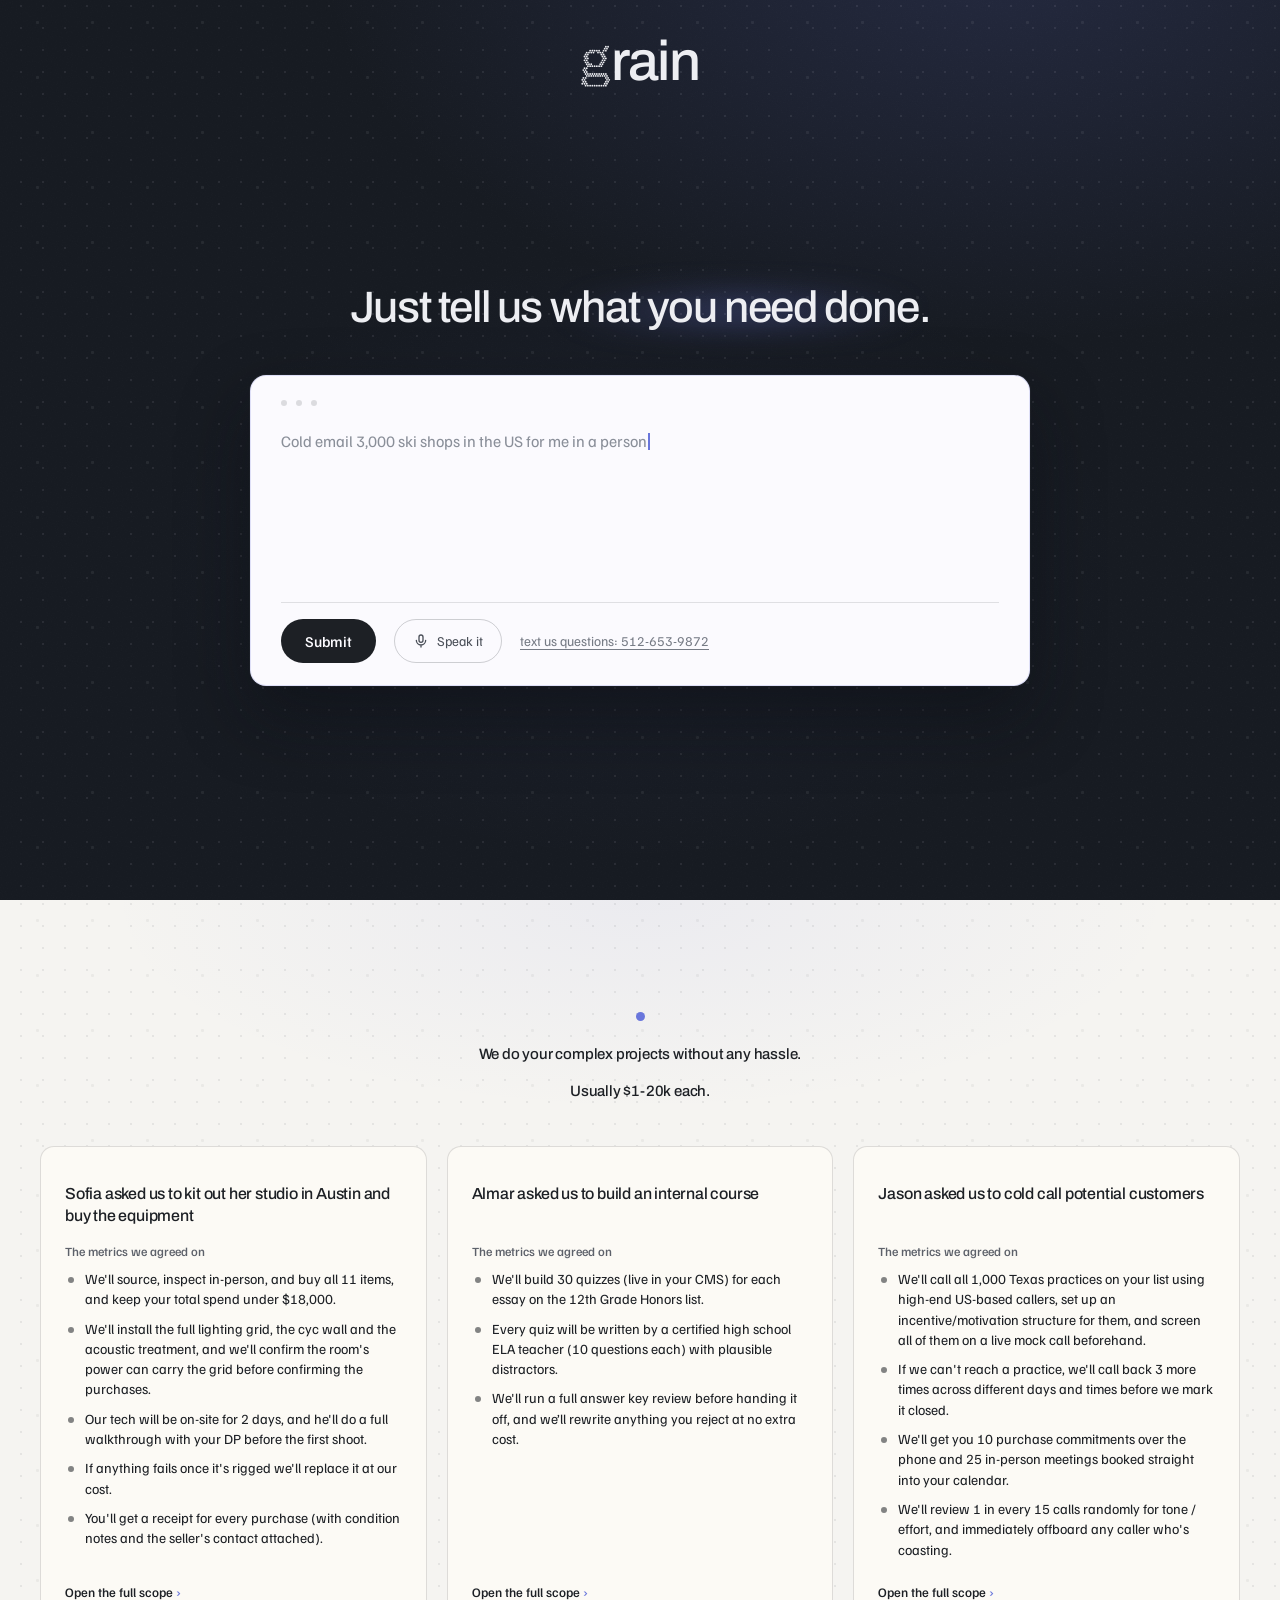
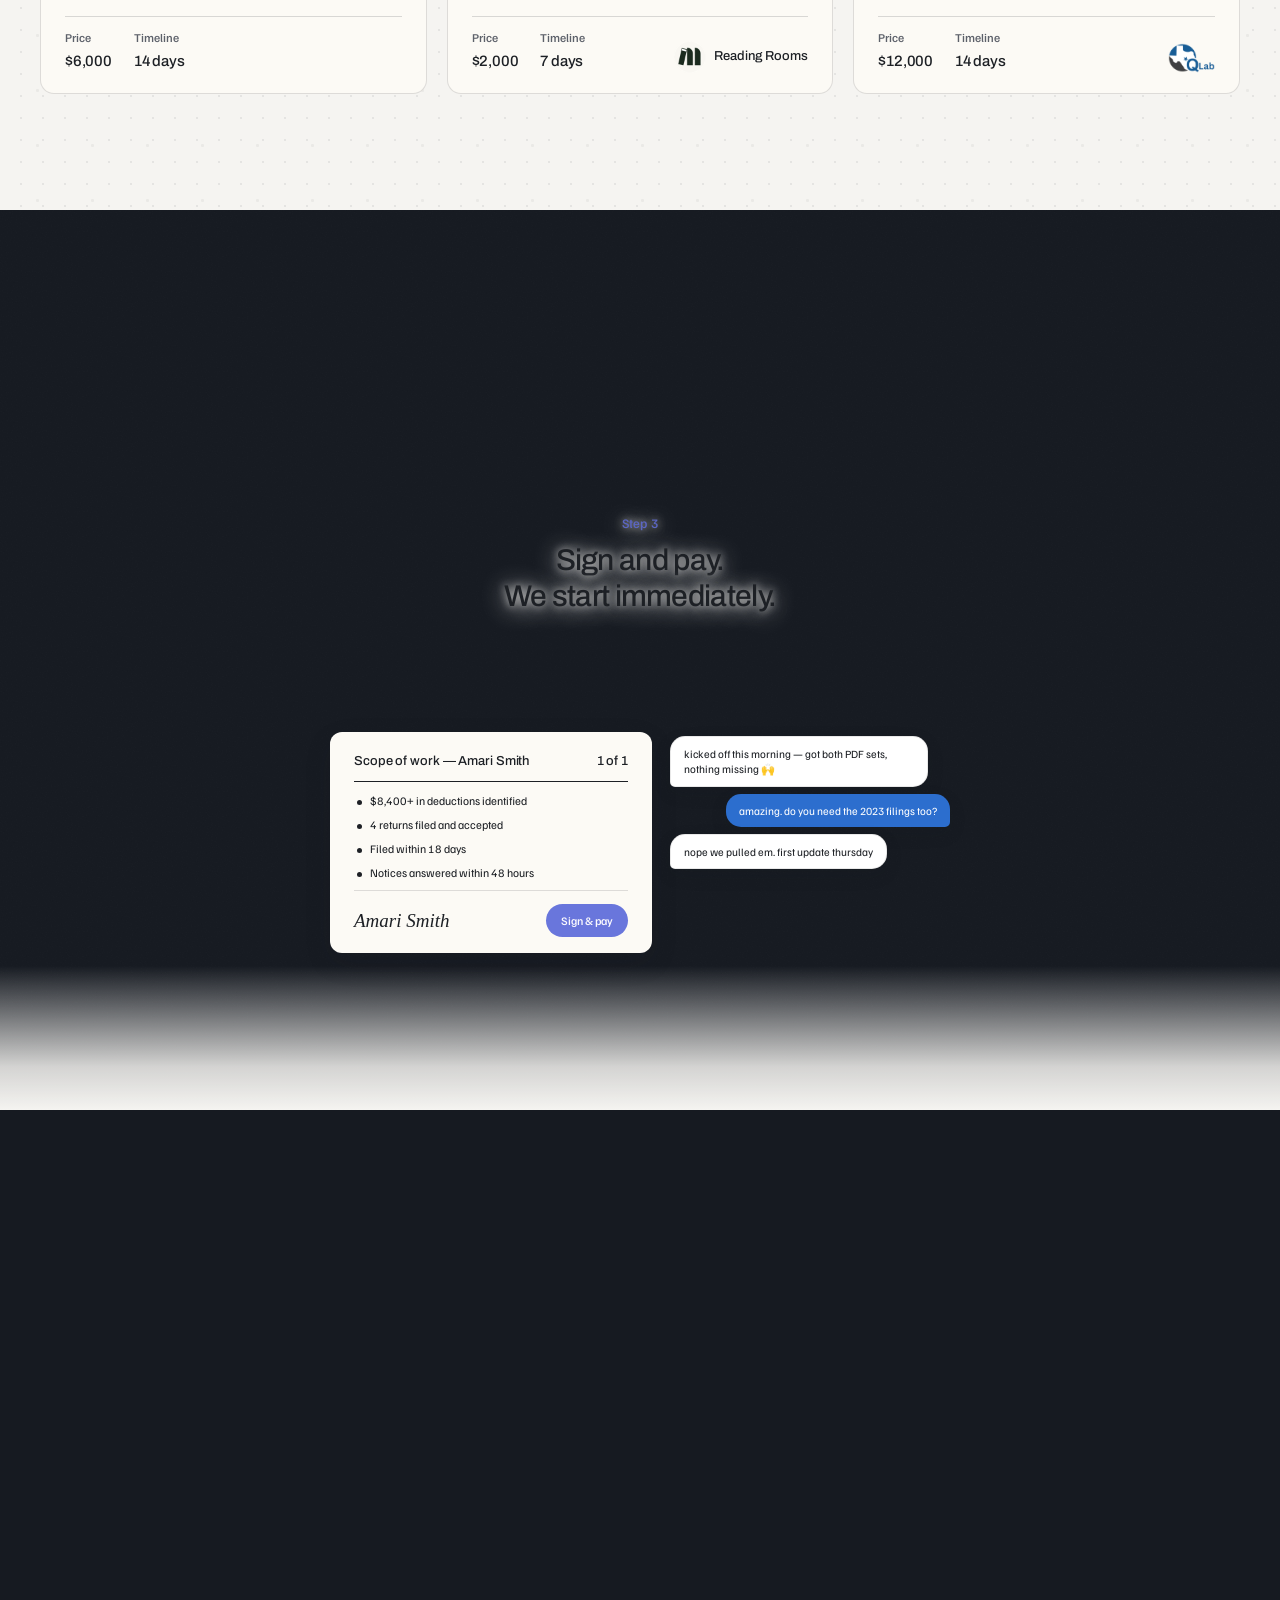
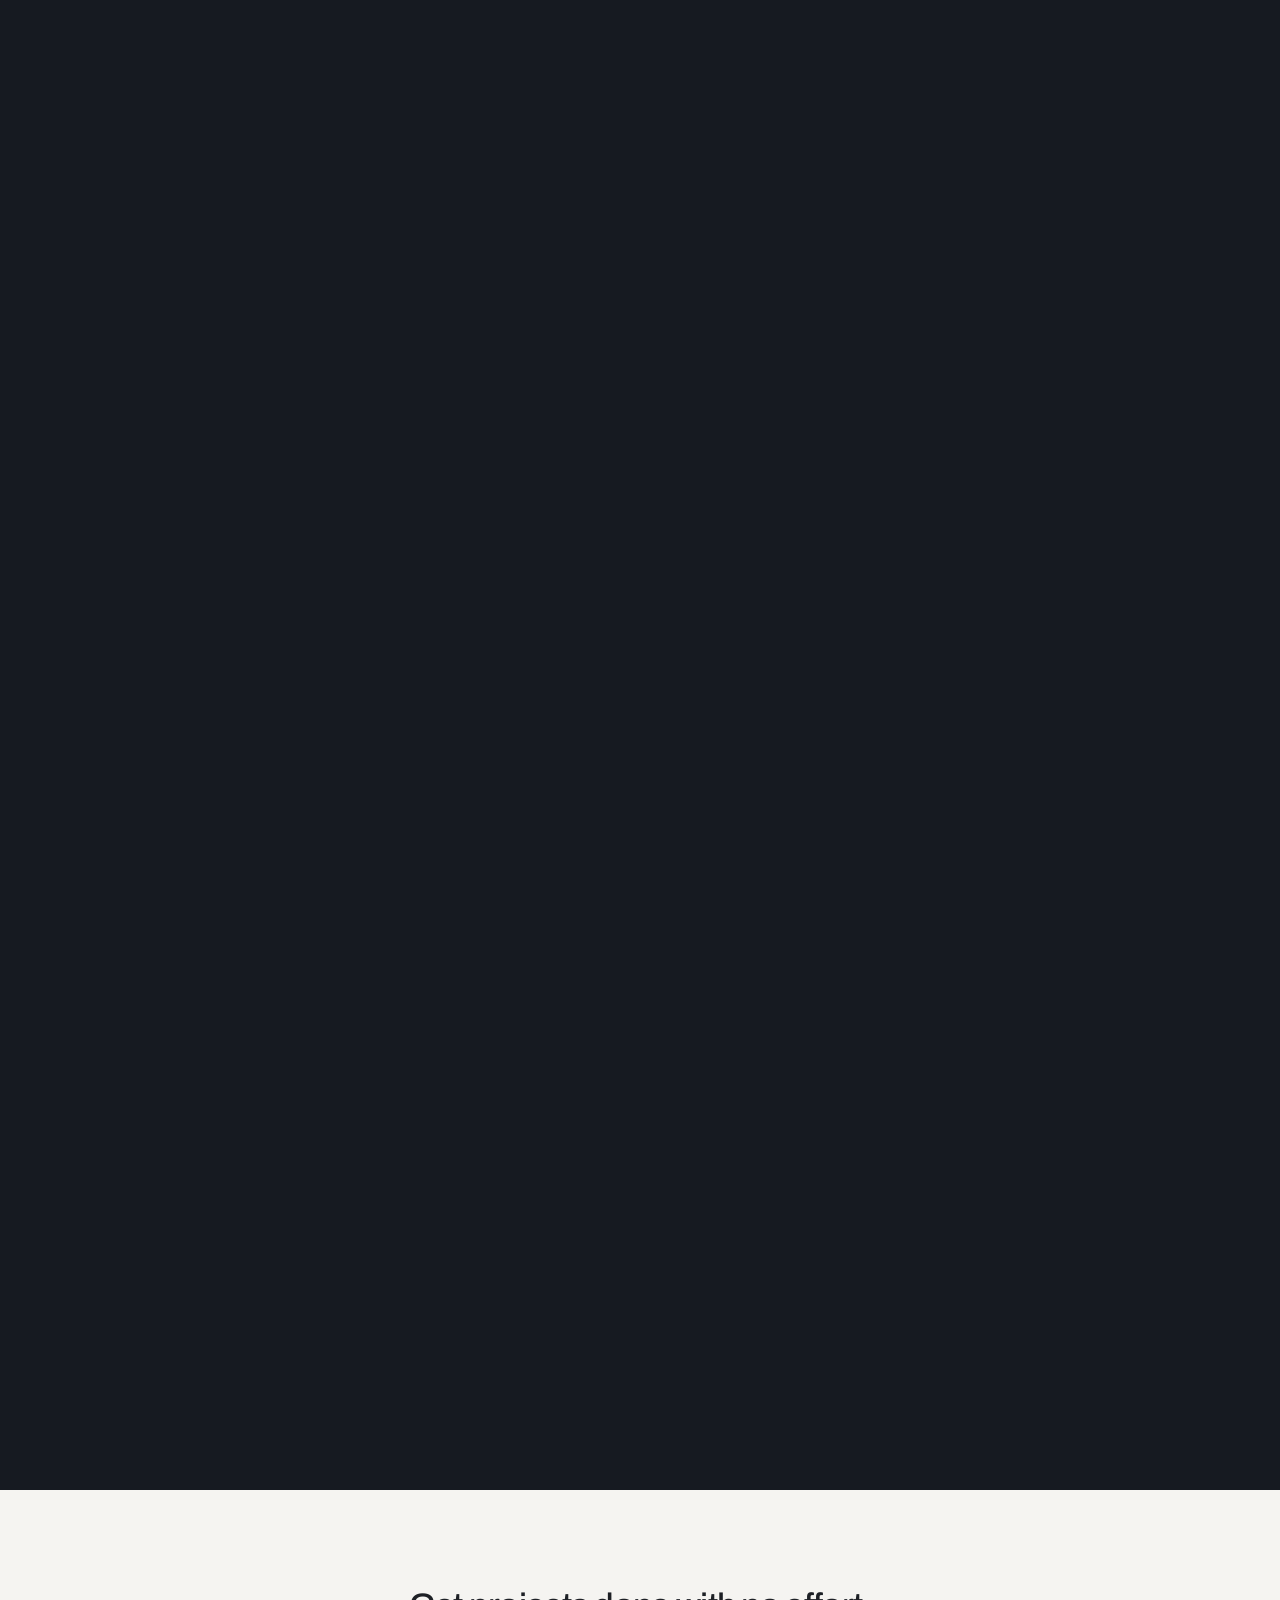
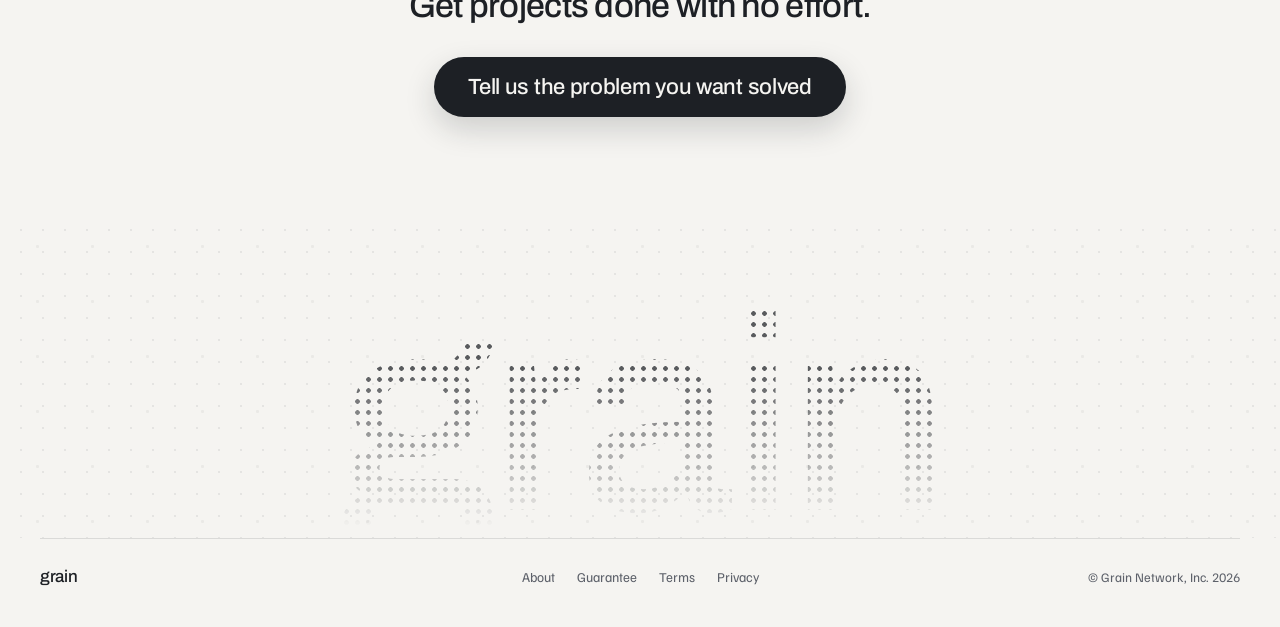
==== commit 07c08a45: "Rework the closing CTA, the example cards, and the about page - The closing CTA is one pulsing butto" ====
--- a/index.html
+++ b/index.html
@@ -182,7 +182,7 @@
   .mpanel.play .pdoc li:nth-child(1){animation-delay:.15s} .mpanel.play .pdoc li:nth-child(2){animation-delay:.45s}
   .mpanel.play .pdoc li:nth-child(3){animation-delay:.75s} .mpanel.play .pdoc li:nth-child(4){animation-delay:1.05s}
   .mpanel.play .pdoc li:nth-child(5){animation-delay:1.35s}
-  .pdoc-foot { display:flex; justify-content:space-between; align-items:baseline; border-top:1px solid rgba(29,32,37,0.16); margin-top:12px; padding-top:11px; font-family:var(--mono); }
+  .pdoc-foot { display:flex; justify-content:space-between; align-items:baseline; border-top:1px solid rgba(29,32,37,0.16); margin-top:12px; padding-top:11px; font-family:var(--sans); }
   .pdoc-foot span { font-size:9.5px; letter-spacing:.13em; color:#5D616A; }
   .pdoc-foot b { font-size:17px; color:var(--ink); font-weight:500; opacity:0; transition:opacity .4s var(--ease) 1.7s; }
   .mpanel.play .pdoc-foot b { opacity:1; }
@@ -190,14 +190,14 @@
   .pd-mark { font-family:var(--disp); font-weight:500; font-size:15px; letter-spacing:-0.3px; color:#1D2025; }
   .pd-block { padding:12px 0 10px; border-bottom:1px solid rgba(29,32,37,0.10); }
   .pd-block:last-of-type { border-bottom:none; }
-  .pd-eyebrow { font-family:var(--mono); font-size:10px; letter-spacing:.13em; text-transform:uppercase; color:#5D616A; margin:0 0 10px; display:flex; align-items:center; gap:8px; }
-  .pd-dir { display:inline-flex; align-items:center; justify-content:center; min-width:30px; height:18px; padding:0 7px; border-radius:9px; background:#1D2025; color:#F5F4F1; font-family:var(--mono); font-size:9.5px; letter-spacing:.12em; }
+  .pd-eyebrow { font-family:var(--sans); font-weight:500; font-size:12px; letter-spacing:0; color:#5D616A; margin:0 0 10px; display:flex; align-items:center; gap:8px; }
+  .pd-dir { display:inline-flex; align-items:center; justify-content:center; min-width:30px; height:18px; padding:0 7px; border-radius:9px; background:#1D2025; color:#F5F4F1; font-family:var(--sans); font-weight:500; font-size:10.5px; letter-spacing:.02em; }
   .pd-check { list-style:none; margin:0; padding:0; }
   .pdoc .pd-check li { position:relative; font-size:13px; line-height:1.5; color:#1D2025; padding:0 0 0 20px; margin:0 0 7px; }
   .pdoc .pd-check li::before { content:''; position:absolute; left:4px; top:8px; width:5px; height:5px; border-radius:50%; background:#1D2025; }
   .pd-foot { display:flex; flex-wrap:wrap; gap:12px 24px; border-top:1px solid #1D2025; margin-top:14px; padding-top:12px; }
   .pd-foot span { display:flex; flex-direction:column; gap:2px; }
-  .pd-foot em { font-family:var(--mono); font-style:normal; font-size:9.5px; letter-spacing:.13em; text-transform:uppercase; color:#5D616A; }
+  .pd-foot em { font-family:var(--sans); font-style:normal; font-weight:500; font-size:12px; letter-spacing:0; color:#5D616A; }
   .pd-foot b { font-family:var(--disp); font-weight:500; font-size:13.5px; color:#1D2025; letter-spacing:-0.1px; }
   .pdoc-sow li, .mpanel.play .pdoc-sow li { opacity:1; transform:none; animation:none; }
   /* the section's floor fades into the page so the seam below it is soft on every side */
@@ -236,7 +236,7 @@
     56%, 100% { width:100%; opacity:0; }
   }
   .pdoc-fee { display:flex; justify-content:space-between; align-items:baseline; margin-top:14px; padding-top:12px;
-    border-top:1px solid rgba(29,32,37,0.16); font-family:var(--mono); }
+    border-top:1px solid rgba(29,32,37,0.16); font-family:var(--sans); }
   .pdoc-fee span { font-family:var(--sans); font-size:11.5px; color:#5D616A; }
   .pdoc-fee b { font-family:var(--disp); font-size:20px; color:rgb(var(--accent)); font-weight:600; opacity:0; transition:opacity .5s var(--ease) 2.1s; }
   .mpanel.play .pdoc-fee b { opacity:1; }
@@ -474,12 +474,14 @@
   .body-sec .noise { opacity:.35; }
   .marq-band { padding:64px 0 72px; }
   .tile .t { padding-bottom:2px; letter-spacing:-0.1px; }
-  .band-label { display:flex; align-items:center; justify-content:center; gap:9px; font-family:var(--disp);
-    font-weight:500; font-size:15px; letter-spacing:-0.2px; color:var(--ink); margin-bottom:30px; text-align:center; }
-  .band-label::before { content:''; width:6px; height:6px; border-radius:50%; background:rgb(var(--accent)); }
+  .band-label { display:block; font-family:var(--disp); font-weight:500; font-size:15px;
+    letter-spacing:-0.2px; color:var(--ink); margin-bottom:30px; text-align:center; }
+  .bl-dot { display:block; width:9px; height:9px; border-radius:50%;
+    background:rgb(var(--accent)); margin:-6px auto 22px; }
+  .bl-line { display:block; }
+  .bl-line + .bl-line { margin-top:14px; }
   @media (max-width: 760px) {
-    .band-label { display:block; padding:0 24px; }
-    .band-label::before { display:inline-block; vertical-align:middle; margin:0 8px 3px 0; }
+    .band-label { padding:0 24px; }
   }
   .marq-band { position:relative; }
   .marquee { overflow-x:auto; overflow-y:hidden; position:relative;
@@ -531,11 +533,12 @@
 
   /* scope-of-work example cards: the document, not the conversation */
   .tile.sow { background:#FCFAF5; border:1px solid rgba(29,32,37,0.14); padding:22px 24px 20px; }
-  .sow-head { display:flex; justify-content:space-between; gap:12px; font-family:var(--mono); font-size:10.5px;
-    letter-spacing:.13em; text-transform:uppercase; color:#5D616A; border-bottom:1px solid #1D2025; padding-bottom:10px; }
+  .sow-head { display:flex; justify-content:space-between; gap:12px; font-family:var(--sans); font-weight:500; font-size:12px;
+    letter-spacing:0; color:#5D616A; border-bottom:1px solid #1D2025; padding-bottom:10px; }
+  /* a two-line floor so "The metrics we agreed on" lines up across all three cards */
   .sow-ask { font-family:var(--disp); font-weight:500; font-size:16px; line-height:1.35; letter-spacing:-0.2px;
-    color:var(--ink); margin:14px 0 0; }
-  .sow-label { font-family:var(--mono); font-size:10.5px; letter-spacing:.13em; text-transform:uppercase;
+    color:var(--ink); margin:14px 0 0; min-height:2.7em; }
+  .sow-label { font-family:var(--sans); font-weight:500; font-size:12.5px; letter-spacing:0;
     color:#5D616A; margin:16px 0 8px; }
   .sow-list { list-style:none; margin:0; padding:0; flex:1; }
   .sow-list li { position:relative; font-size:14px; line-height:1.45; color:var(--ink); padding:0 0 0 20px; margin-bottom:9px; }
@@ -557,7 +560,7 @@
     font-size:24px; line-height:1; color:var(--ink-sub); cursor:pointer; }
   .sow-x:hover { background:rgba(29,32,37,0.07); color:var(--ink); }
   .sow-sheet-head { display:flex; justify-content:space-between; gap:16px; flex-wrap:wrap; border-bottom:1px solid var(--ink); padding-bottom:12px; margin-bottom:22px; }
-  .sow-eyebrow { font-family:var(--mono); font-size:10.5px; letter-spacing:.13em; text-transform:uppercase; color:#5D616A; }
+  .sow-eyebrow { font-family:var(--sans); font-weight:500; font-size:12.5px; letter-spacing:0; color:#5D616A; }
   .sow-paper h3 { font-family:var(--disp); font-weight:500; font-size:26px; line-height:1.2; letter-spacing:-0.6px; margin:0 0 28px; max-width:600px; }
   .sow-sec { display:block; margin:0 0 12px; }
   .sow-raw { margin:0 0 30px; padding:18px 22px; border:1px solid rgba(29,32,37,0.12); background:rgba(255,255,255,0.55); border-radius:10px; }
@@ -568,13 +571,13 @@
   .sow-agreed li::before { content:''; position:absolute; left:4px; top:9px; width:6px; height:6px; border-radius:50%; background:rgba(29,32,37,0.55); }
   .sow-sheet-foot { display:flex; flex-wrap:wrap; gap:16px 32px; border-top:1px solid rgba(29,32,37,0.16); padding-top:18px; }
   .sow-sheet-foot span { display:flex; flex-direction:column; gap:4px; }
-  .sow-sheet-foot em { font-family:var(--mono); font-style:normal; font-size:10px; letter-spacing:.13em; text-transform:uppercase; color:#5D616A; }
+  .sow-sheet-foot em { font-family:var(--sans); font-style:normal; font-weight:500; font-size:12px; letter-spacing:0; color:#5D616A; }
   .sow-sheet-foot b { font-family:var(--disp); font-weight:500; font-size:17px; letter-spacing:-0.2px; }
   @media (max-width: 760px) { .sow-paper { padding:30px 22px 26px; border-radius:12px; } .sow-paper h3 { font-size:22px; } }
   .sow-foot { display:flex; flex-wrap:wrap; gap:14px 22px; align-items:flex-end; border-top:1px solid rgba(29,32,37,0.16);
     margin-top:14px; padding-top:12px; }
   .sow-foot span { display:flex; flex-direction:column; gap:3px; }
-  .sow-foot em { font-family:var(--mono); font-style:normal; font-size:10px; letter-spacing:.13em; text-transform:uppercase; color:#5D616A; }
+  .sow-foot em { font-family:var(--sans); font-style:normal; font-weight:500; font-size:12px; letter-spacing:0; color:#5D616A; }
   .sow-foot b { font-family:var(--disp); font-weight:500; font-size:15px; color:var(--ink); letter-spacing:-0.2px; }
   .sow-foot .sow-logo { flex-direction:row; align-items:center; gap:8px; margin-left:auto; font-family:var(--disp);
     font-weight:500; font-size:13px; color:var(--ink); }
@@ -621,7 +624,7 @@
   .step h3 { font-family:var(--disp); font-weight:500; font-size:21px; letter-spacing:-0.3px; }
   .step p { font-size:15.5px; color:var(--ink-sub); line-height:1.55; }
 
-  .dusk-cta { position:relative; text-align:center; padding:96px 0 40px; background:var(--bone); color:var(--ink); }
+  .dusk-cta { position:relative; text-align:center; padding:96px 0 96px; background:var(--bone); color:var(--ink); }
   .dusk-cta > .wrap { position:relative; z-index:3; }
   .dusk-cta h2 { color:var(--ink); position:relative; z-index:3; }
   .dusk-cta .sec-sub { color:var(--td-sub); }
@@ -631,15 +634,21 @@
   .cta-row { display:flex; flex-direction:column; align-items:center; gap:16px; margin-top:36px; }
   .cta-box { max-width:720px; margin:36px auto 0; text-align:left; border:1px solid var(--line-l);
     border-radius:14px; padding:22px 26px 18px; background:rgba(255,255,255,0.70); }
-  .cta-actions { display:flex; flex-direction:column; align-items:center; gap:18px; margin-top:34px; position:relative; z-index:3; }
-  .cta-top { font-family:var(--sans); font-weight:500; font-size:17px; color:#F5F4F1; background:#1D2025;
-    border:none; border-radius:999px; padding:16px 30px; cursor:pointer;
-    transition:transform .18s var(--ease), background .18s var(--ease); }
-  .cta-top:hover { background:#000; transform:translateY(-1px); }
-  .cta-top:active { transform:translateY(0); }
-  .cta-text { font-family:var(--sans); font-size:14px; color:var(--ink-sub); background:none; border:none; cursor:pointer;
-    text-decoration:underline; text-underline-offset:4px; text-decoration-color:rgba(29,32,37,0.3); padding:4px 8px; }
-  .cta-text:hover { color:var(--ink); }
+  .cta-lede { font-family:var(--disp); font-weight:500; font-size:clamp(24px, 3.2vw, 34px);
+    letter-spacing:-0.7px; line-height:1.2; color:var(--ink); margin:0 0 30px; }
+  .cta-big { display:block; margin:0 auto; font-family:var(--disp); font-weight:500;
+    font-size:clamp(17px, 2.1vw, 22px); letter-spacing:-0.3px; line-height:1.2; color:#F5F4F1;
+    border:none; border-radius:44px; padding:17px 34px; cursor:pointer; max-width:100%;
+    background:#1D2025; box-shadow:0 12px 30px rgba(29,32,37,0.18);
+    animation:ctaglow 3.6s var(--ease) infinite;
+    transition:transform .18s var(--ease); }
+  .cta-big:hover { transform:translateY(-2px); }
+  .cta-big:active { transform:translateY(0); }
+  @keyframes ctaglow {
+    0%, 100% { background:#1D2025; box-shadow:0 12px 30px rgba(29,32,37,0.18); }
+    50% { background:rgb(var(--accent)); box-shadow:0 12px 34px rgba(var(--accent),0.42); }
+  }
+  @media (prefers-reduced-motion: reduce) { .cta-big { animation:none; } }
   .cta-box textarea { font-family:var(--sans); font-size:16px; line-height:1.7; width:100%; min-height:190px;
     background:transparent; border:none; outline:none; resize:none; color:var(--ink); display:block; padding:2px 0; }
   .cta-box textarea::placeholder { color:var(--ink-sub); opacity:.75; }
@@ -728,7 +737,7 @@
   .close-alt { margin-top:18px; font-size:14px; color:var(--td-mut); position:relative; z-index:3; }
   .close-alt a { color:var(--td-sub); text-decoration:underline; text-underline-offset:3px; }
 
-  .foot-giant { text-align:center; padding:56px 0 0; overflow:hidden; line-height:0; }
+  .foot-giant { text-align:center; padding:84px 0 0; overflow:hidden; line-height:0; }
   .foot-giant .gword { display:block; font-family:var(--disp); font-weight:500; letter-spacing:-0.02em; font-size:clamp(120px, 22vw, 280px); line-height:.86;
     background-image:radial-gradient(rgba(29,32,37,0.72) 2px, transparent 2.6px); background-size:11px 11px;
     -webkit-background-clip:text; background-clip:text; color:transparent;
@@ -766,7 +775,7 @@
     .close-card { padding:56px 24px; }
     .dark-panel { padding:56px 22px 40px; border-radius:20px; }
     /* .86 line-height clips the g's descender against overflow:hidden */
-    .foot-giant { padding:20px 0 0; overflow:hidden; }
+    .foot-giant { padding:48px 0 0; overflow:hidden; }
     .foot-giant .gword { font-size:clamp(112px, 34vw, 200px); line-height:1.06;
       background-image:radial-gradient(rgba(29,32,37,0.72) 1.5px, transparent 2.1px);
       background-size:8px 8px; }
@@ -851,6 +860,48 @@
 </section>
 
 
+<section class="band-sec on-light">
+  <div class="fielddots"></div><div class="noise"></div>
+  <div class="wrap" style="max-width:100%; padding:0; position:relative; z-index:3;">
+    <div class="marq-band" id="projects">
+      <div class="band-label rv">
+        <span class="bl-dot" aria-hidden="true"></span>
+        <span class="bl-line">We do your complex projects without any hassle.</span>
+        <span class="bl-line">Usually $1-20k each.</span>
+      </div>
+      <div class="marquee rv rv2">
+        <div class="marq-track" id="marqTrack">
+          <article class="tile sow" role="button" tabindex="0" data-sow-open="sofia" aria-haspopup="dialog">
+            <p class="sow-ask">Sofia asked us to kit out her studio in Austin and buy the equipment</p>
+            <p class="sow-label">The metrics we agreed on</p>
+            <ul class="sow-list"><li>We'll source, inspect in-person, and buy all 11 items, and keep your total spend under $18,000.</li><li>We'll install the full lighting grid, the cyc wall and the acoustic treatment, and we'll confirm the room's power can carry the grid before confirming the purchases.</li><li>Our tech will be on-site for 2 days, and he'll do a full walkthrough with your DP before the first shoot.</li><li>If anything fails once it's rigged we'll replace it at our cost.</li><li>You'll get a receipt for every purchase (with condition notes and the seller's contact attached).</li></ul>
+            <p class="sow-open">Open the full scope <span aria-hidden="true">›</span></p>
+            <div class="sow-foot"><span><em>Price</em><b>$6,000</b></span><span><em>Timeline</em><b>14 days</b></span></div>
+          </article>
+          <article class="tile sow" role="button" tabindex="0" data-sow-open="almar" aria-haspopup="dialog">
+            <p class="sow-ask">Almar asked us to build an internal course</p>
+            <p class="sow-label">The metrics we agreed on</p>
+            <ul class="sow-list"><li>We'll build 30 quizzes (live in your CMS) for each essay on the 12th Grade Honors list.</li><li>Every quiz will be written by a certified high school ELA teacher (10 questions each) with plausible distractors.</li><li>We'll run a full answer key review before handing it off, and we’ll rewrite anything you reject at no extra cost.</li></ul>
+            <p class="sow-open">Open the full scope <span aria-hidden="true">›</span></p>
+            <div class="sow-foot"><span><em>Price</em><b>$2,000</b></span><span><em>Timeline</em><b>7 days</b></span><span class="sow-logo"><img class="tl-mark" src="reading-rooms.png" alt="" width="28" height="28">Reading Rooms</span></div>
+          </article>
+          <article class="tile sow" role="button" tabindex="0" data-sow-open="jason" aria-haspopup="dialog">
+            <p class="sow-ask">Jason asked us to cold call potential customers</p>
+            <p class="sow-label">The metrics we agreed on</p>
+            <ul class="sow-list"><li>We'll call all 1,000 Texas practices on your list using high-end US-based callers, set up an incentive/motivation structure for them, and screen all of them on a live mock call beforehand.</li><li>If we can't reach a practice, we'll call back 3 more times across different days and times before we mark it closed.</li><li>We'll get you 10 purchase commitments over the phone and 25 in-person meetings booked straight into your calendar.</li><li>We'll review 1 in every 15 calls randomly for tone / effort, and immediately offboard any caller who's coasting.</li></ul>
+            <p class="sow-open">Open the full scope <span aria-hidden="true">›</span></p>
+            <div class="sow-foot"><span><em>Price</em><b>$12,000</b></span><span><em>Timeline</em><b>14 days</b></span><span class="sow-logo"><img class="tl-lockup" src="qlab.png" alt="Q Lab"></span></div>
+          </article>
+        </div>
+      </div>
+      <button class="marq-next" id="marqNext" type="button" aria-label="Show the next example">
+        <svg viewBox="0 0 24 24" width="22" height="22" fill="none" stroke="currentColor" stroke-width="2.4" stroke-linecap="round" stroke-linejoin="round" aria-hidden="true"><path d="M9 5l7 7-7 7"/></svg>
+      </button>
+    </div>
+  </div>
+</section>
+
+<!-- The explainer video section is parked until the film is cut. Remove the hidden attribute to show it. -->
 <div class="morph-wrap" id="morphWrap">
   <div class="morph-sticky">
     <canvas id="morphCanvas"></canvas>
@@ -860,11 +911,11 @@
     <div class="noise"></div>
     <div class="mcap m0">
       <span class="m0-rule" aria-hidden="true"></span>
-      <p>Your most complex projects, run for you</p>
+      <p>How it works</p>
       <span class="wm how-wm" id="howWm" aria-hidden="true"><span class="gslot"><span class="ghost">g</span></span>rain</span>
     </div>
     <div class="mcap m1"><p><em class="stepno">Step 1</em>Send us a rough description.</p></div>
-    <div class="mcap m2"><p><em class="stepno">Step 2</em>We'll send you the deliverables we've identified, the price, and when we'll be done.</p></div>
+    <div class="mcap m2"><p><em class="stepno">Step 2</em>We'll send you the deliverables, the price, and when we'll be done.</p></div>
     <div class="mcap m3"><p><em class="stepno">Step 3</em>Sign and pay.<br>We start immediately.</p></div>
     <div class="mpanel p1" id="mp1">
       <div class="bframe">
@@ -923,64 +974,10 @@
   </div>
 </div>
 
-<section class="band-sec on-light">
-  <div class="fielddots"></div><div class="noise"></div>
-  <div class="wrap" style="max-width:100%; padding:0; position:relative; z-index:3;">
-    <div class="marq-band" id="projects">
-      <div class="band-label rv">We run complex projects for you. Usually $1-20k each.</div>
-      <div class="marquee rv rv2">
-        <div class="marq-track" id="marqTrack">
-          <article class="tile sow" role="button" tabindex="0" data-sow-open="sofia" aria-haspopup="dialog">
-            <p class="sow-ask">Source, inspect, buy, and rig used gear for a new 1,400 sq ft studio, in two weeks.</p>
-            <p class="sow-label">We deliver</p>
-            <ul class="sow-list">
-              <li>All 11 items sourced, inspected in person, and bought, under $18,000 total.</li>
-              <li>Lighting grid, cyc wall, and acoustic treatment installed, power checked first.</li>
-              <li>Two days on site, a walkthrough with your DP, a receipt for every purchase.</li>
-            </ul>
-            <p class="sow-open">Open the full scope <span aria-hidden="true">›</span></p>
-            <div class="sow-foot"><span><em>Price</em><b>$6,000 flat</b></span><span><em>Timeline</em><b>14 days</b></span></div>
-          </article>
-          <article class="tile sow" role="button" tabindex="0" data-sow-open="almar" aria-haspopup="dialog">
-            <p class="sow-ask">Build 30 quizzes for a 12th Grade Honors English course.</p>
-            <p class="sow-label">We deliver</p>
-            <ul class="sow-list">
-              <li>30 quizzes live in your CMS, one per essay on the honors list.</li>
-              <li>Every quiz written by a certified high school ELA teacher, ten questions with real distractors.</li>
-              <li>Full answer key review before handoff; anything you reject, rewritten free.</li>
-            </ul>
-            <p class="sow-open">Open the full scope <span aria-hidden="true">›</span></p>
-            <div class="sow-foot"><span><em>Price</em><b>$2,000 flat</b></span><span><em>Timeline</em><b>7 days</b></span><span class="sow-logo"><img class="tl-mark" src="reading-rooms.png" alt="" width="28" height="28">Reading Rooms</span></div>
-          </article>
-          <article class="tile sow" role="button" tabindex="0" data-sow-open="jason" aria-haspopup="dialog">
-            <p class="sow-ask">Cold call 1,000 Texas dental practices with A-Tier sales reps.</p>
-            <p class="sow-label">We deliver</p>
-            <ul class="sow-list">
-              <li>All 1,000 practices called by screened US based callers, three retries each.</li>
-              <li>10 purchase commitments on the phone and 25 in person meetings on your calendar.</li>
-              <li>One in fifteen calls reviewed; any caller coasting is offboarded.</li>
-            </ul>
-            <p class="sow-open">Open the full scope <span aria-hidden="true">›</span></p>
-            <div class="sow-foot"><span><em>Price</em><b>$12,000 flat</b></span><span><em>Timeline</em><b>14 days</b></span><span class="sow-logo"><img class="tl-lockup" src="qlab.png" alt="Q Lab"></span></div>
-          </article>
-        </div>
-      </div>
-      <button class="marq-next" id="marqNext" type="button" aria-label="Show the next example">
-        <svg viewBox="0 0 24 24" width="22" height="22" fill="none" stroke="currentColor" stroke-width="2.4" stroke-linecap="round" stroke-linejoin="round" aria-hidden="true"><path d="M9 5l7 7-7 7"/></svg>
-      </button>
-    </div>
-  </div>
-</section>
-
-<!-- The explainer video section is parked until the film is cut. Remove the hidden attribute to show it. -->
 <section class="dusk-cta on-light" id="start-cta">
-  <div class="fielddots"></div>
   <div class="wrap">
-    <h2 class="rv">Tell us the problem you want solved, or ask us a question</h2>
-    <div class="cta-actions rv rv3">
-      <button class="cta-top" type="button" data-cta-top>Tell us what you need done</button>
-      <button class="cta-text" type="button" data-sms>Or text us a question: 512-653-9872</button>
-    </div>
+    <p class="cta-lede rv">Get projects done with no effort.</p>
+    <button class="cta-big rv rv2" type="button" data-cta-top>Tell us the problem you want solved</button>
   </div>
 </section>
 
@@ -1017,10 +1014,10 @@
   <h3>Sofia asked us to kit out her studio in Austin and buy the equipment</h3>
   <p class="sow-eyebrow sow-sec">What they sent us</p>
   <blockquote class="sow-raw"><p>We took a lease on a new 1,400 square ft space in Austin and I have about two weeks before the first shoots are booked. To give yu an idea, it needs a full lighting grid, a cyc wall, sound treatment, and two camera bodies with glass. I do not have the budget to buy any of that new atm.</p><p>the used market here is fine but its a nightmare to actually work it well! SO we have tried facebook marketplace, a couple of local rental houses, i met some guy in san marcos with three arri kits. And we need to do this for over 10 items, and every one of them needs somebody to physically go look at the gear, test it, and haggle. i have driven out twice already and both were a waste of an afternoon tbh lol.</p><p>So what I actually need is a person on the ground here. Like ideally this is someone who can source the equipment, go and inspect it in person, and also hopefully negotiate with the FB Marketplace seller (or wherever else the buy it). Then they need to be in the room afterwards to rig the lighting and set the whole thing up for a couple days (this can be a diff person but ideally is the same).</p><p>TO be very clear I don not want a consultant who emails me a spreadsheet of options. A lot of this is just driving around in person!</p></blockquote>
-  <p class="sow-eyebrow sow-sec">What we agreed, within a day</p>
+  <p class="sow-eyebrow sow-sec">What we agreed upon less than 24 hours later</p>
   <ul class="sow-agreed"><li>We'll source, inspect in-person, and buy all 11 items, and keep your total spend under $18,000.</li><li>We'll install the full lighting grid, the cyc wall and the acoustic treatment, and we'll confirm the room's power can carry the grid before confirming the purchases.</li><li>Our tech will be on-site for 2 days, and he'll do a full walkthrough with your DP before the first shoot.</li><li>If anything fails once it's rigged we'll replace it at our cost.</li><li>You'll get a receipt for every purchase (with condition notes and the seller's contact attached).</li></ul>
   <div class="sow-sheet-foot">
-    <span><em>Price</em><b>$6,000 flat</b></span><span><em>Timeline</em><b>14 days</b></span><span><em>Outcome</em><b>Studio kitted out to Sofia's satisfaction</b></span>
+    <span><em>Price</em><b>$6,000</b></span><span><em>Timeline</em><b>14 days</b></span><span><em>Outcome</em><b>Studio kitted out to Sofia's satisfaction</b></span>
   </div>
 </template>
 <template data-sow="almar">
@@ -1028,10 +1025,10 @@
   <h3>Almar asked us to build an internal course</h3>
   <p class="sow-eyebrow sow-sec">What they sent us</p>
   <blockquote class="sow-raw"><p>Hello there. I am Almar, the CTO of Reading Rooms. To give you context we are currently building out our 12th Grade Honors course (ELA / English). This will require making 30 different quizzes around 30 different standard essays. So we need to hire two people (or perhaps one person with both skills?) to do the technical work of building the quizzes on our site, and all of the actual editorial work of choosing the right texts + writing the question choices. So the second part is ideal for a high school English teacher. Like that's not an engineer skillset, especially because they actually need to know regular ELA 12 coursework. Anyway. The platform and the CMS already exist, so nobody needs to write code. What the engineer needs to do is data entry into our question builder. But it has to be done by someone who knows what a good distractor question looks like. 2 contractors have tried this already and it wasn't great, I mean, both handed back questions where the correct answer was obvious. So to be very clear I would rather pay once for someone who actually knows the material. In a full hands-off way where I have to do no reviewing of this myself; right now I am the bottleneck and I want to get past this.</p></blockquote>
-  <p class="sow-eyebrow sow-sec">What we agreed, within a day</p>
+  <p class="sow-eyebrow sow-sec">What we agreed upon less than 24 hours later</p>
   <ul class="sow-agreed"><li>We'll build 30 quizzes (live in your CMS) for each essay on the 12th Grade Honors list.</li><li>Every quiz will be written by a certified high school ELA teacher (10 questions each) with plausible distractors.</li><li>We'll run a full answer key review before handing it off, and we’ll rewrite anything you reject at no extra cost.</li></ul>
   <div class="sow-sheet-foot">
-    <span><em>Price</em><b>$2,000 flat</b></span><span><em>Timeline</em><b>7 days</b></span><span><em>Outcome</em><b>Course built to Almar's satisfaction</b></span>
+    <span><em>Price</em><b>$2,000</b></span><span><em>Timeline</em><b>7 days</b></span><span><em>Outcome</em><b>Course built to Almar's satisfaction</b></span>
   </div>
 </template>
 <template data-sow="jason">
@@ -1039,10 +1036,10 @@
   <h3>Jason asked us to cold call potential customers</h3>
   <p class="sow-eyebrow sow-sec">What they sent us</p>
   <blockquote class="sow-raw"><p>We at Q Lab manufacture dental prosthetics; crowns, bridges, that whole category. As it stands, the current focus of our sales is that we sell direct to the practices instead of going through distributors. Our growth so far has been almost all referral, and it has flattened out over the last year. Anyway, currently I have a list of roughly 1,000 practices across Texas, and I need someone to call them. I need someone to call them well!</p><p>What matters most to me is who is actually on the phone, can jam phones all day, but has the charisma! I have tried overseas call centers twice now, and frankly I am disappointed. Cash flow not well spent. So, I need Americans, 20-39 years old, genuinely charismatic. The kind of guy (or gal) who can for real hold a dentist's attention. Even if the dentist is between patients and has no interest in talking. Convert! I would far rather have five excellent callers than twenty cheap ones.</p><p>Ask: Overall, basically there are 2 things I care about: 1) They close the sale on the call. 2) They book me for an in-person meeting (then I or one of my guys will drive to meet them in-person) with clear interest shown beforehand. I want crazy good conversion on this whole ordeal. Think like a 25 year old in New York that currently makes $200k per year that has the right set of motivation to push hard on this. I am open to giving him a bonus if the results are there. And when someone does buy, the handoff to our invoicing team has to be clean too. There is more to it than just calls. That part is not negotiable!</p></blockquote>
-  <p class="sow-eyebrow sow-sec">What we agreed, within a day</p>
+  <p class="sow-eyebrow sow-sec">What we agreed upon less than 24 hours later</p>
   <ul class="sow-agreed"><li>We'll call all 1,000 Texas practices on your list using high-end US-based callers, set up an incentive/motivation structure for them, and screen all of them on a live mock call beforehand.</li><li>If we can't reach a practice, we'll call back 3 more times across different days and times before we mark it closed.</li><li>We'll get you 10 purchase commitments over the phone and 25 in-person meetings booked straight into your calendar.</li><li>We'll review 1 in every 15 calls randomly for tone / effort, and immediately offboard any caller who's coasting.</li></ul>
   <div class="sow-sheet-foot">
-    <span><em>Price</em><b>$12,000 flat, then $1,000 a week</b></span><span><em>Timeline</em><b>14 days, then weekly</b></span><span><em>Outcome</em><b>1,000 practices called to Jason's satisfaction</b></span>
+    <span><em>Price</em><b>$12,000, then $1,000 a week</b></span><span><em>Timeline</em><b>14 days, then weekly</b></span><span><em>Outcome</em><b>1,000 practices called to Jason's satisfaction</b></span>
   </div>
 </template>
 <div class="sms-modal" id="smsModal" hidden>
@@ -1180,12 +1177,9 @@
   }, 500);
 }
 document.querySelectorAll('[data-open-ws]').forEach(b => b.addEventListener('click', () => openWS()));
-document.querySelectorAll('[data-cta-top]').forEach(btn => {
-  btn.addEventListener('click', () => {
-    document.getElementById('hero').scrollIntoView({ behavior: 'smooth', block: 'start' });
-    setTimeout(() => editor.focus({ preventScroll: true }), 650);
-  });
-});
+/* #hero sits below the brandrow, so scrolling to it hid the wordmark.
+   openWS goes to the top of the page and flashes the card, like the other CTA. */
+document.querySelectorAll('[data-cta-top]').forEach(btn => btn.addEventListener('click', () => openWS()));
 /* ghost typing demo in the empty intake box */
 (function () {
   const ghost = document.getElementById('ghostType');
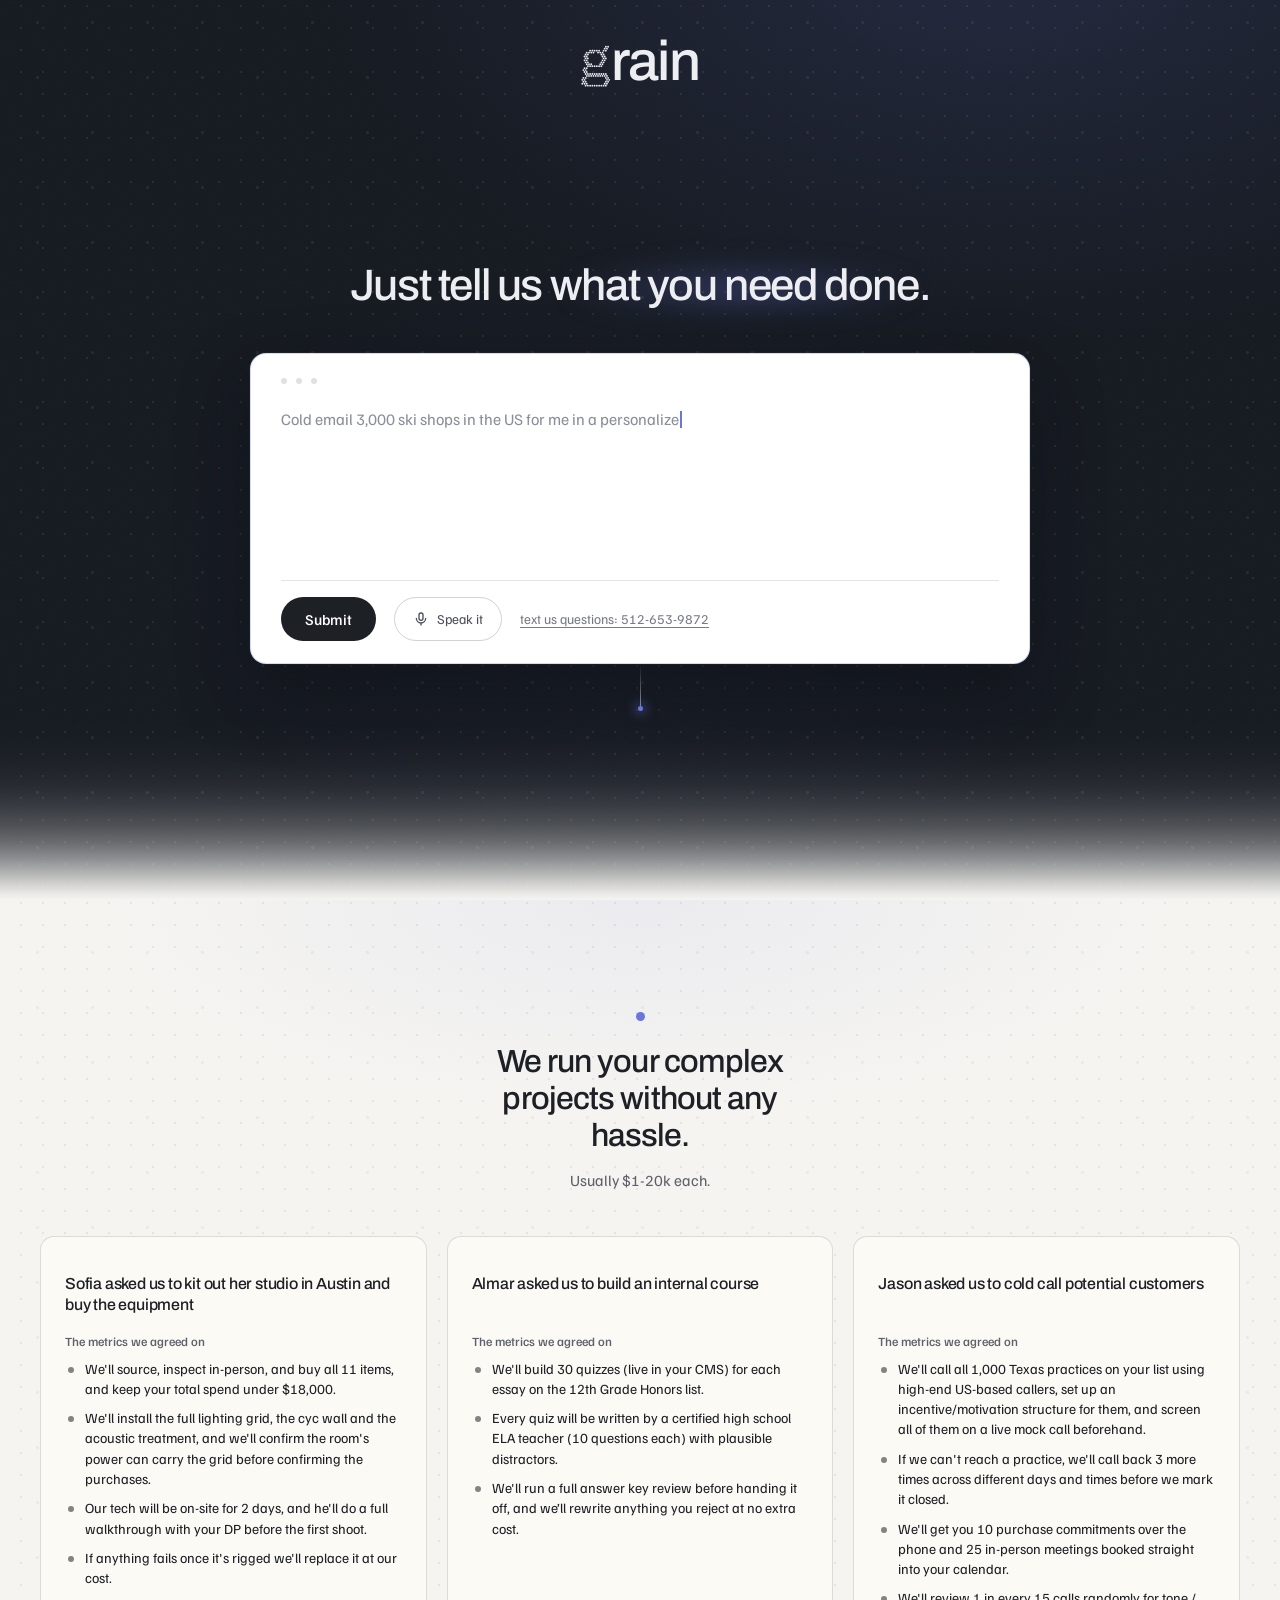
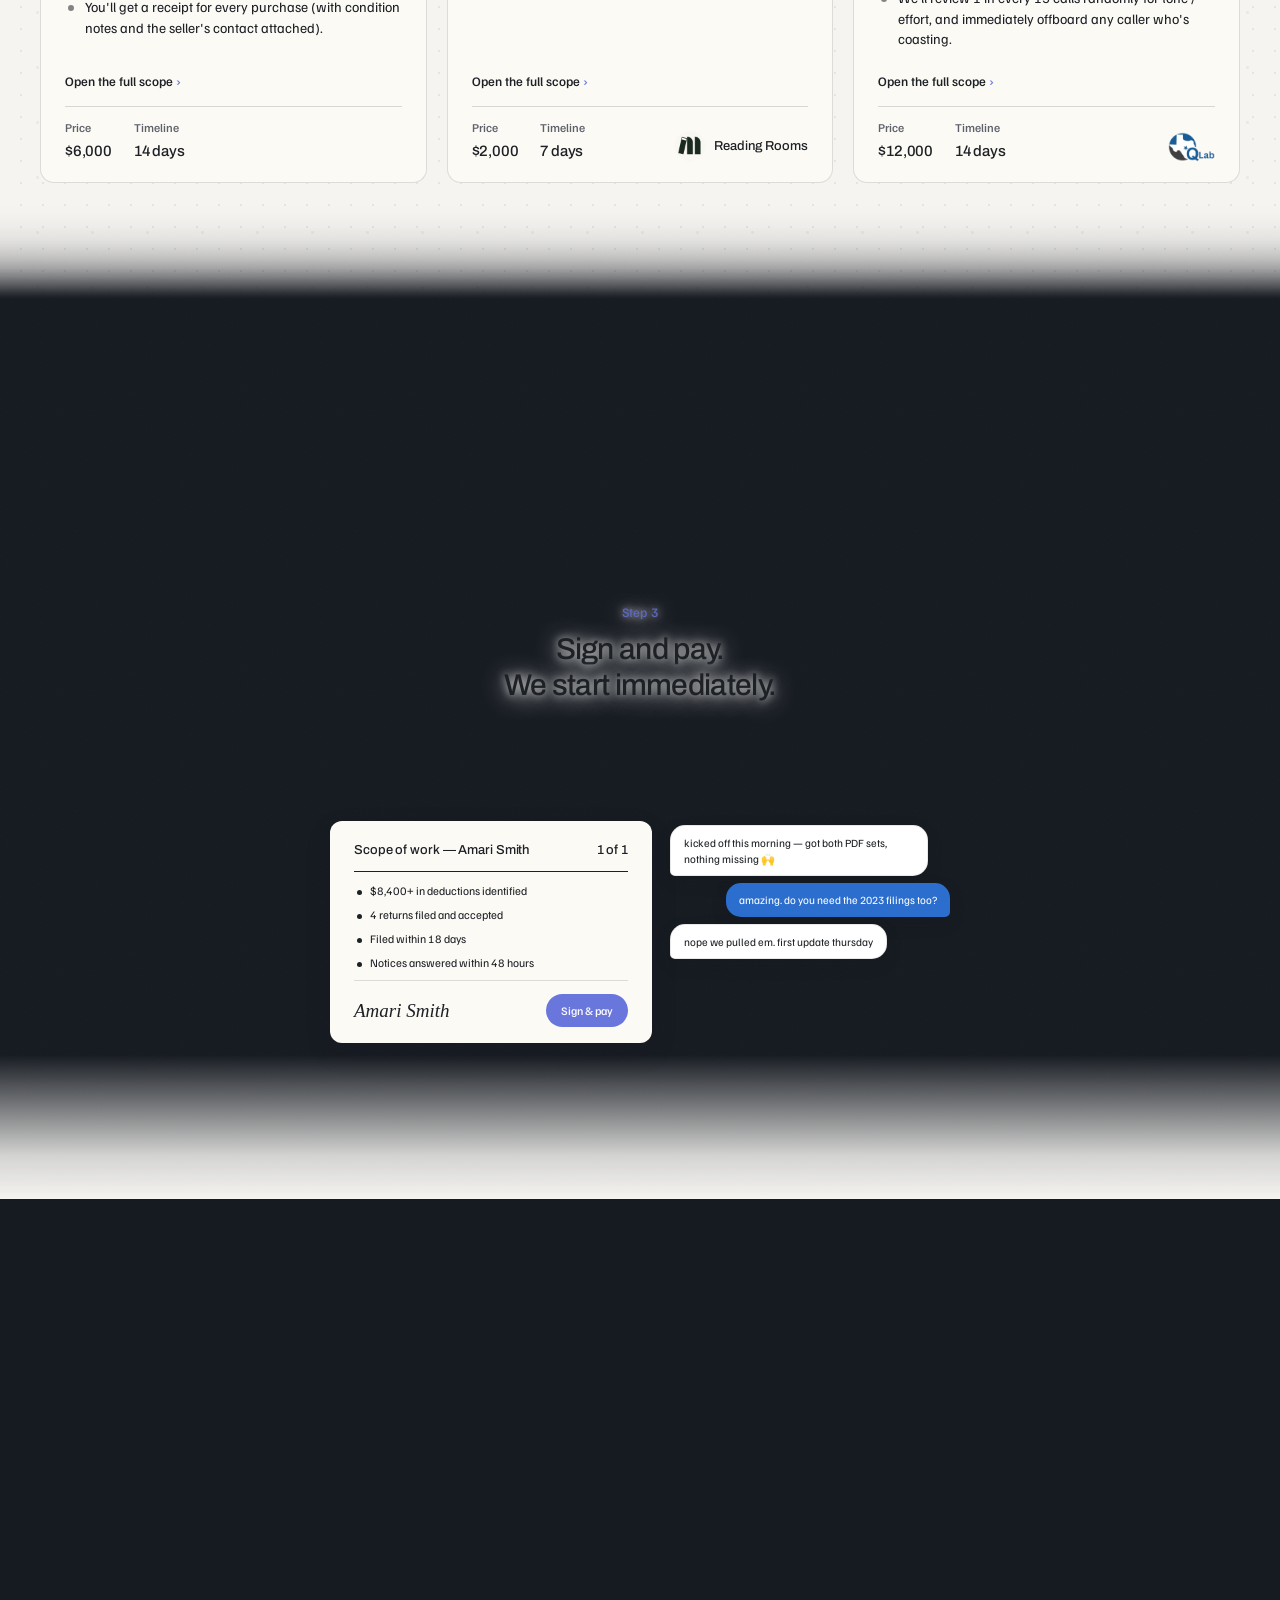
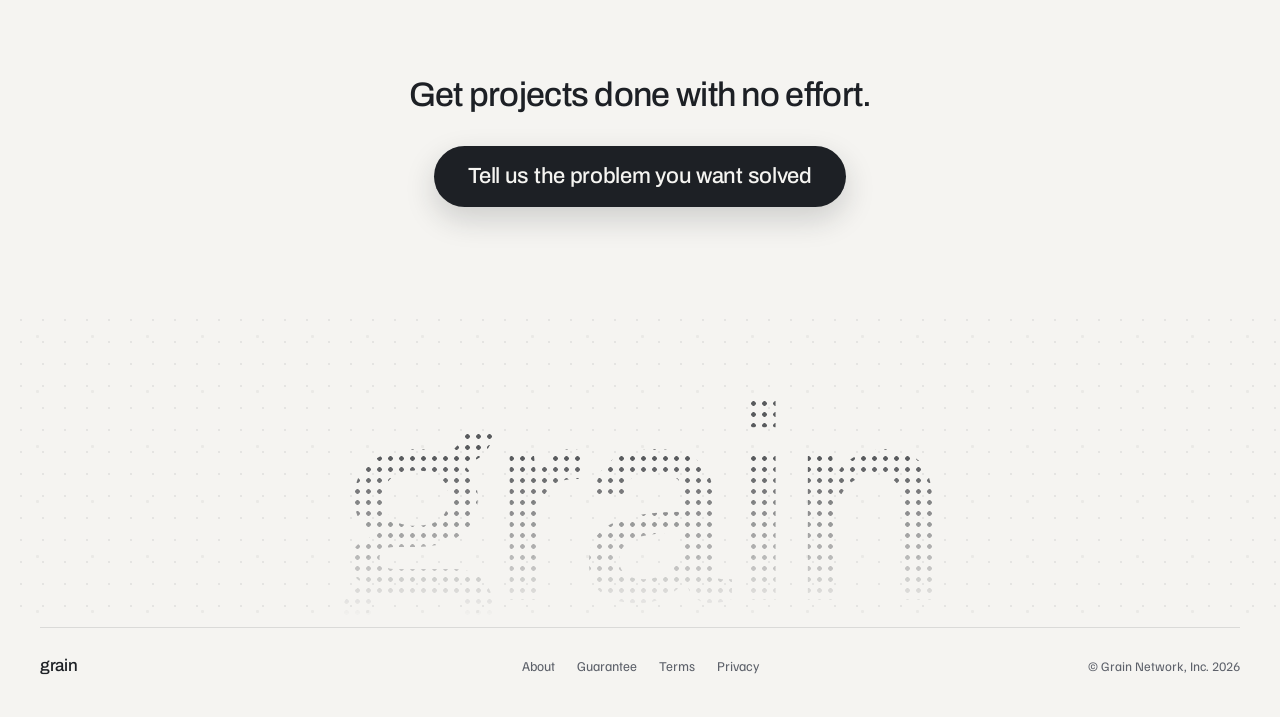
==== commit aea8ca17: "Bridge the hero seam, rebalance the How it works title, promote the band header - The hero now fades" ====
--- a/index.html
+++ b/index.html
@@ -111,22 +111,22 @@
     mask-image:radial-gradient(closest-side, #000 62%, transparent 88%); }
   .mcap.m3 { left:50%; top:34%; transform:translateX(-50%); color:var(--ink); text-align:center; max-width:560px;
     text-shadow:0 2px 24px rgba(245,244,241,0.9), 0 0 8px rgba(245,244,241,0.8); }
-  .mcap.m0 { left:50%; top:20%; transform:translateX(-50%); text-align:center; color:var(--td);
+  .mcap.m0 { left:50%; top:46%; transform:translate(-50%,-50%); text-align:center; color:var(--td);
     max-width:none; width:min(620px, 88vw); }
-  .mcap.m0::before { content:''; position:absolute; left:50%; top:-24%; z-index:-1; pointer-events:none;
-    width:660px; height:440px; transform:translateX(-50%);
+  .mcap.m0::before { content:''; position:absolute; left:50%; top:50%; z-index:-1; pointer-events:none;
+    width:660px; height:440px; transform:translate(-50%,-50%);
     background:radial-gradient(closest-side, rgba(var(--accent),0.34), transparent 70%); filter:blur(26px); }
-  .mcap.m0 p { font-size:34px; font-family:var(--disp); letter-spacing:-0.8px; font-weight:500; color:var(--td); }
-  .m0-rule { display:block; width:1px; height:58px; margin:0 auto 24px;
+  .mcap.m0 p { font-size:44px; font-family:var(--disp); letter-spacing:-1px; font-weight:500; color:var(--td); }
+  .m0-rule { display:block; width:1px; height:58px; margin:0 auto 16px;
     background:linear-gradient(180deg, rgba(var(--accent),0), rgb(var(--accent))); }
   .m0-rule::after { content:''; display:block; width:5px; height:5px; border-radius:50%;
     background:rgb(var(--accent)); margin:0 0 0 -2px; transform:translateY(56px);
     box-shadow:0 0 12px 2px rgba(var(--accent),0.8); }
-  .how-wm { display:inline-block; margin-top:30px; font-size:64px; color:var(--td); }
+  .how-wm { display:inline-block; margin-top:34px; font-size:40px; color:var(--td); }
   .how-wm .gslot circle { transition:none; }
   .m0-sub { display:block; margin-top:18px; font-family:var(--sans); font-size:13px;
     letter-spacing:.06em; color:rgba(var(--accent),0.95); }
-  @media (max-width: 860px) { .how-wm { font-size:44px; } .mcap.m0::before { width:380px; } }
+  @media (max-width: 860px) { .how-wm { font-size:30px; } .mcap.m0 p { font-size:34px; } .mcap.m0::before { width:380px; } }
   .mpanel { position:absolute; width:min(440px, 40vw); opacity:0; z-index:3; }
   .mpanel .bframe, .mpanel .pdoc { box-shadow:0 30px 80px rgba(0,0,0,0.35); }
   .p3 .pdoc { box-shadow:0 10px 28px rgba(29,32,37,0.10); }
@@ -293,6 +293,32 @@
   /* ---------- HERO ---------- */
   .hero-sec { position:relative; overflow:hidden; background:var(--dark);
     min-height:100vh; min-height:100svh; display:flex; flex-direction:column; }
+  /* bridges the hard dark-to-bone cut where the examples band begins */
+  .hero-sec::after { content:''; position:absolute; left:0; right:0; bottom:0; height:20vh; height:20svh;
+    z-index:2; pointer-events:none;
+    background:linear-gradient(180deg,
+      rgba(245,244,241,0)     0%,
+      rgba(245,244,241,0.008) 12%,
+      rgba(245,244,241,0.03)  24%,
+      rgba(245,244,241,0.07)  36%,
+      rgba(245,244,241,0.14)  47%,
+      rgba(245,244,241,0.24)  58%,
+      rgba(245,244,241,0.37)  68%,
+      rgba(245,244,241,0.53)  77%,
+      rgba(245,244,241,0.70)  85%,
+      rgba(245,244,241,0.86)  92%,
+      rgba(245,244,241,0.96)  97%,
+      rgb(245,244,241)        100%); }
+  /* grain paints over the ramp so the long dark-to-bone run does not band */
+  .hero-sec .noise { z-index:3; }
+  .hero-cue { display:block; width:1px; height:44px; margin:0 auto; position:relative; z-index:3;
+    background:linear-gradient(180deg, rgba(237,238,242,0), rgba(237,238,242,0.55));
+    animation:cuebob 2.6s var(--ease) infinite; }
+  .hero-cue::after { content:''; display:block; width:5px; height:5px; border-radius:50%;
+    background:rgb(var(--accent)); margin-left:-2px; transform:translateY(42px);
+    box-shadow:0 0 12px 2px rgba(var(--accent),0.7); }
+  @keyframes cuebob { 50% { transform:translateY(6px); opacity:.6; } }
+  @media (prefers-reduced-motion: reduce) { .hero-cue { animation:none; } }
   .hero-sec > .wrap { flex:1; display:flex; flex-direction:column; width:100%; }
   .hero { flex:1; display:flex; flex-direction:column; justify-content:center;
     padding:16px 0 36px; max-width:860px; margin:0 auto; text-align:center; width:100%; }
@@ -323,7 +349,7 @@
   .hero.ws-open .pitch h1 { font-size:30px; letter-spacing:-0.6px; margin-bottom:0; }
   .hero.ws-open .pitch .hero-sub, .hero.ws-open .pitch .pill, .hero.ws-open .pitch .hero-alt { display:none; }
   .ws { position:relative; z-index:3; max-width:780px; margin:0 auto; text-align:left; width:100%; }
-  .ws-card { background:#FBFAFE; border:1px solid rgba(var(--accent),0.20); border-radius:16px;
+  .ws-card { background:#FFFFFF; border:1px solid rgba(var(--accent),0.28); border-radius:16px;
     padding:24px 30px 22px; position:relative; margin-top:24px; overflow:hidden;
     box-shadow:0 30px 70px rgba(9,11,16,0.45), 0 0 0 1px rgba(255,255,255,0.04); }
   /* everything inside the card reads dark-on-paper */
@@ -469,7 +495,23 @@
   /* ---------- LIGHT BODY ---------- */
   .band-sec { position:relative; overflow:hidden; background:var(--bone); color:var(--ink); padding:54px 0 26px; z-index:4;
     background-image:radial-gradient(760px 300px at 50% 0%, rgba(var(--accent),0.07), transparent 70%); }
-  .band-sec .noise { opacity:.35; }
+  .band-sec .noise { opacity:.35; z-index:3; }
+  /* mirrors the hero ramp: bone resolves into the dark How-it-works field */
+  .band-sec::after { content:''; position:absolute; left:0; right:0; bottom:0; height:96px;
+    z-index:2; pointer-events:none;
+    background:linear-gradient(180deg,
+      rgba(22,26,33,0)     0%,
+      rgba(22,26,33,0.008) 12%,
+      rgba(22,26,33,0.03)  24%,
+      rgba(22,26,33,0.07)  36%,
+      rgba(22,26,33,0.14)  47%,
+      rgba(22,26,33,0.24)  58%,
+      rgba(22,26,33,0.37)  68%,
+      rgba(22,26,33,0.53)  77%,
+      rgba(22,26,33,0.70)  85%,
+      rgba(22,26,33,0.86)  92%,
+      rgba(22,26,33,0.96)  97%,
+      rgb(22,26,33)        100%); }
   .body-sec { position:relative; overflow:hidden; background:var(--bone); color:var(--ink); }
   .body-sec .noise { opacity:.35; }
   .marq-band { padding:64px 0 72px; }
@@ -478,10 +520,14 @@
     letter-spacing:-0.2px; color:var(--ink); margin-bottom:30px; text-align:center; }
   .bl-dot { display:block; width:9px; height:9px; border-radius:50%;
     background:rgb(var(--accent)); margin:-6px auto 22px; }
-  .bl-line { display:block; }
-  .bl-line + .bl-line { margin-top:14px; }
+  .bl-head { font-family:var(--disp); font-weight:500; font-size:32px; letter-spacing:-0.9px;
+    line-height:1.16; color:var(--ink); max-width:18ch; margin:0 auto; }
+  .bl-sub { font-family:var(--sans); font-weight:400; font-size:15.5px; letter-spacing:0;
+    line-height:1.5; color:var(--ink-sub); margin-top:14px; }
   @media (max-width: 760px) {
     .band-label { padding:0 24px; }
+    .bl-head { font-size:24px; letter-spacing:-0.6px; max-width:none; }
+    .bl-sub { font-size:14.5px; }
   }
   .marq-band { position:relative; }
   .marquee { overflow-x:auto; overflow-y:hidden; position:relative;
@@ -854,6 +900,7 @@
         </div>
       </div>
     </div>
+    <span class="hero-cue" id="heroCue" aria-hidden="true"></span>
     </div>
 
   </div>
@@ -866,8 +913,8 @@
     <div class="marq-band" id="projects">
       <div class="band-label rv">
         <span class="bl-dot" aria-hidden="true"></span>
-        <span class="bl-line">We do your complex projects without any hassle.</span>
-        <span class="bl-line">Usually $1-20k each.</span>
+        <h2 class="bl-head">We run your complex projects without any hassle.</h2>
+        <p class="bl-sub">Usually $1-20k each.</p>
       </div>
       <div class="marquee rv rv2">
         <div class="marq-track" id="marqTrack">
